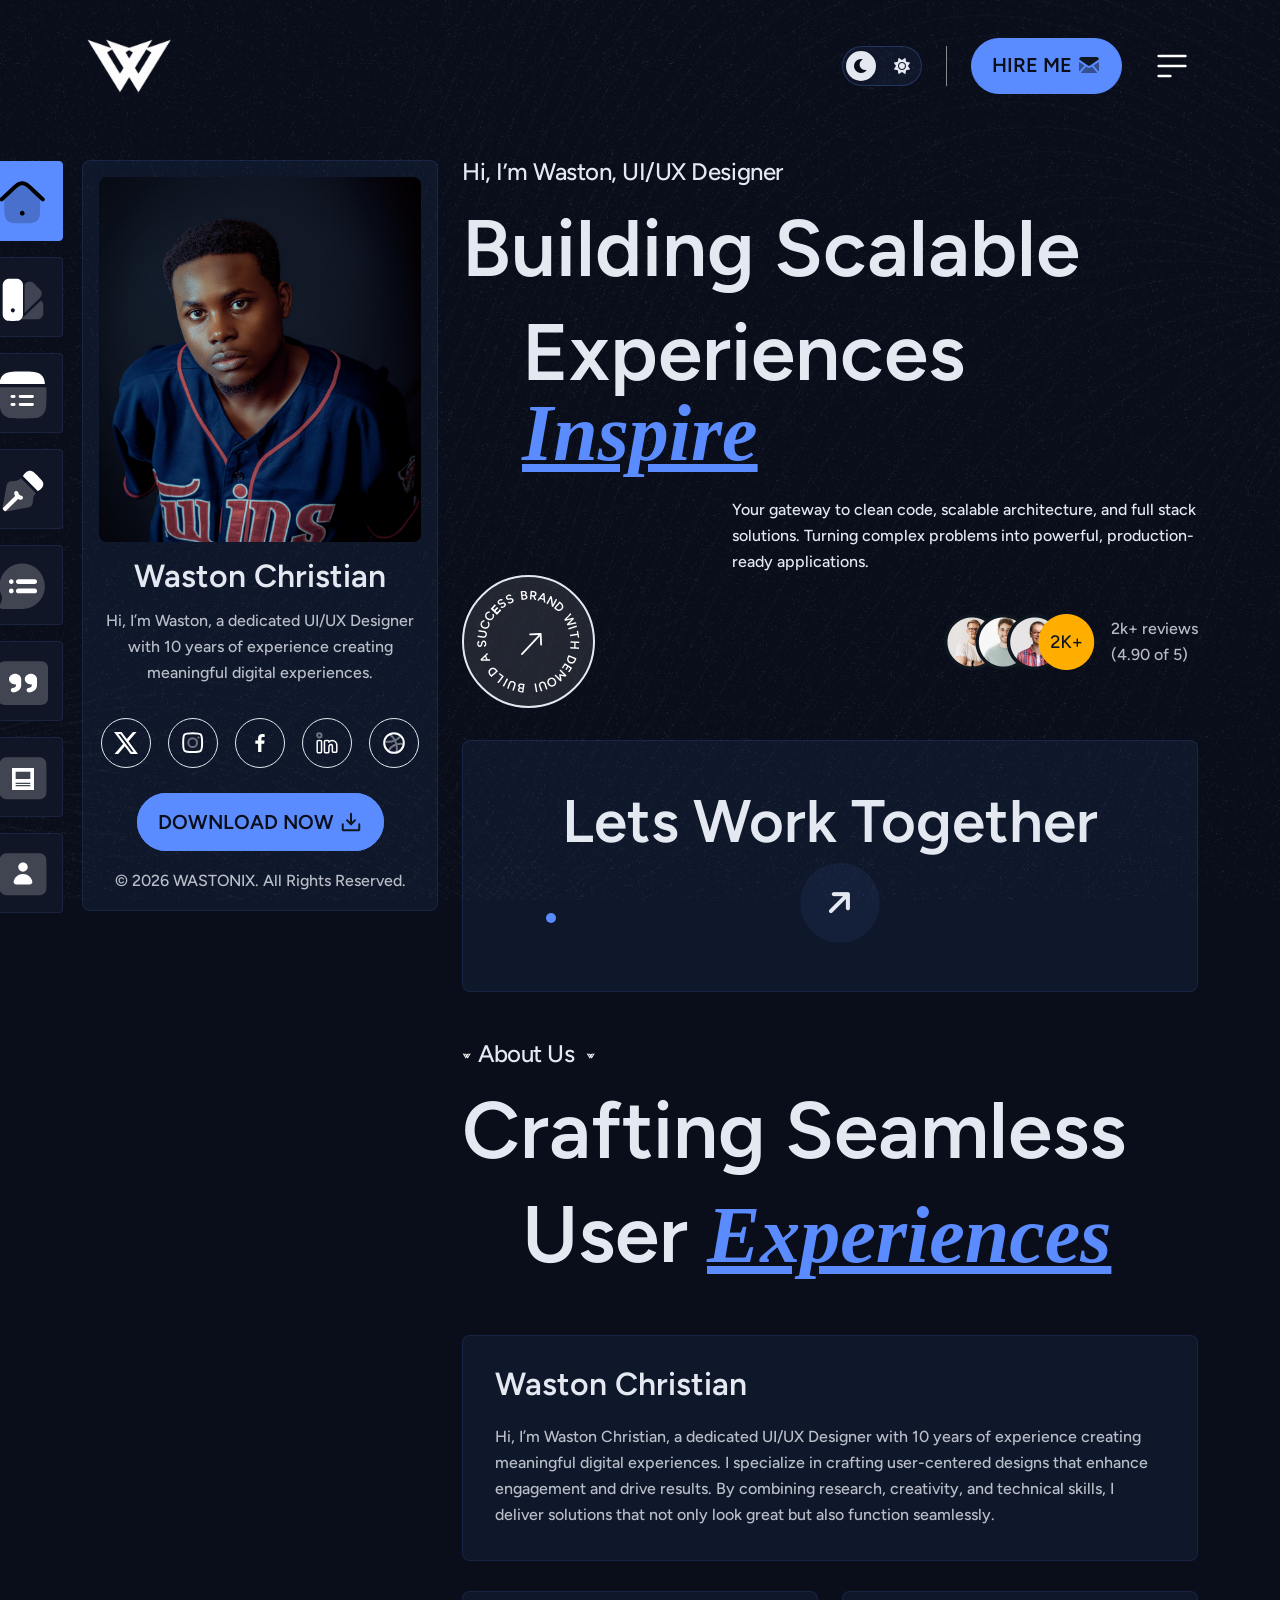
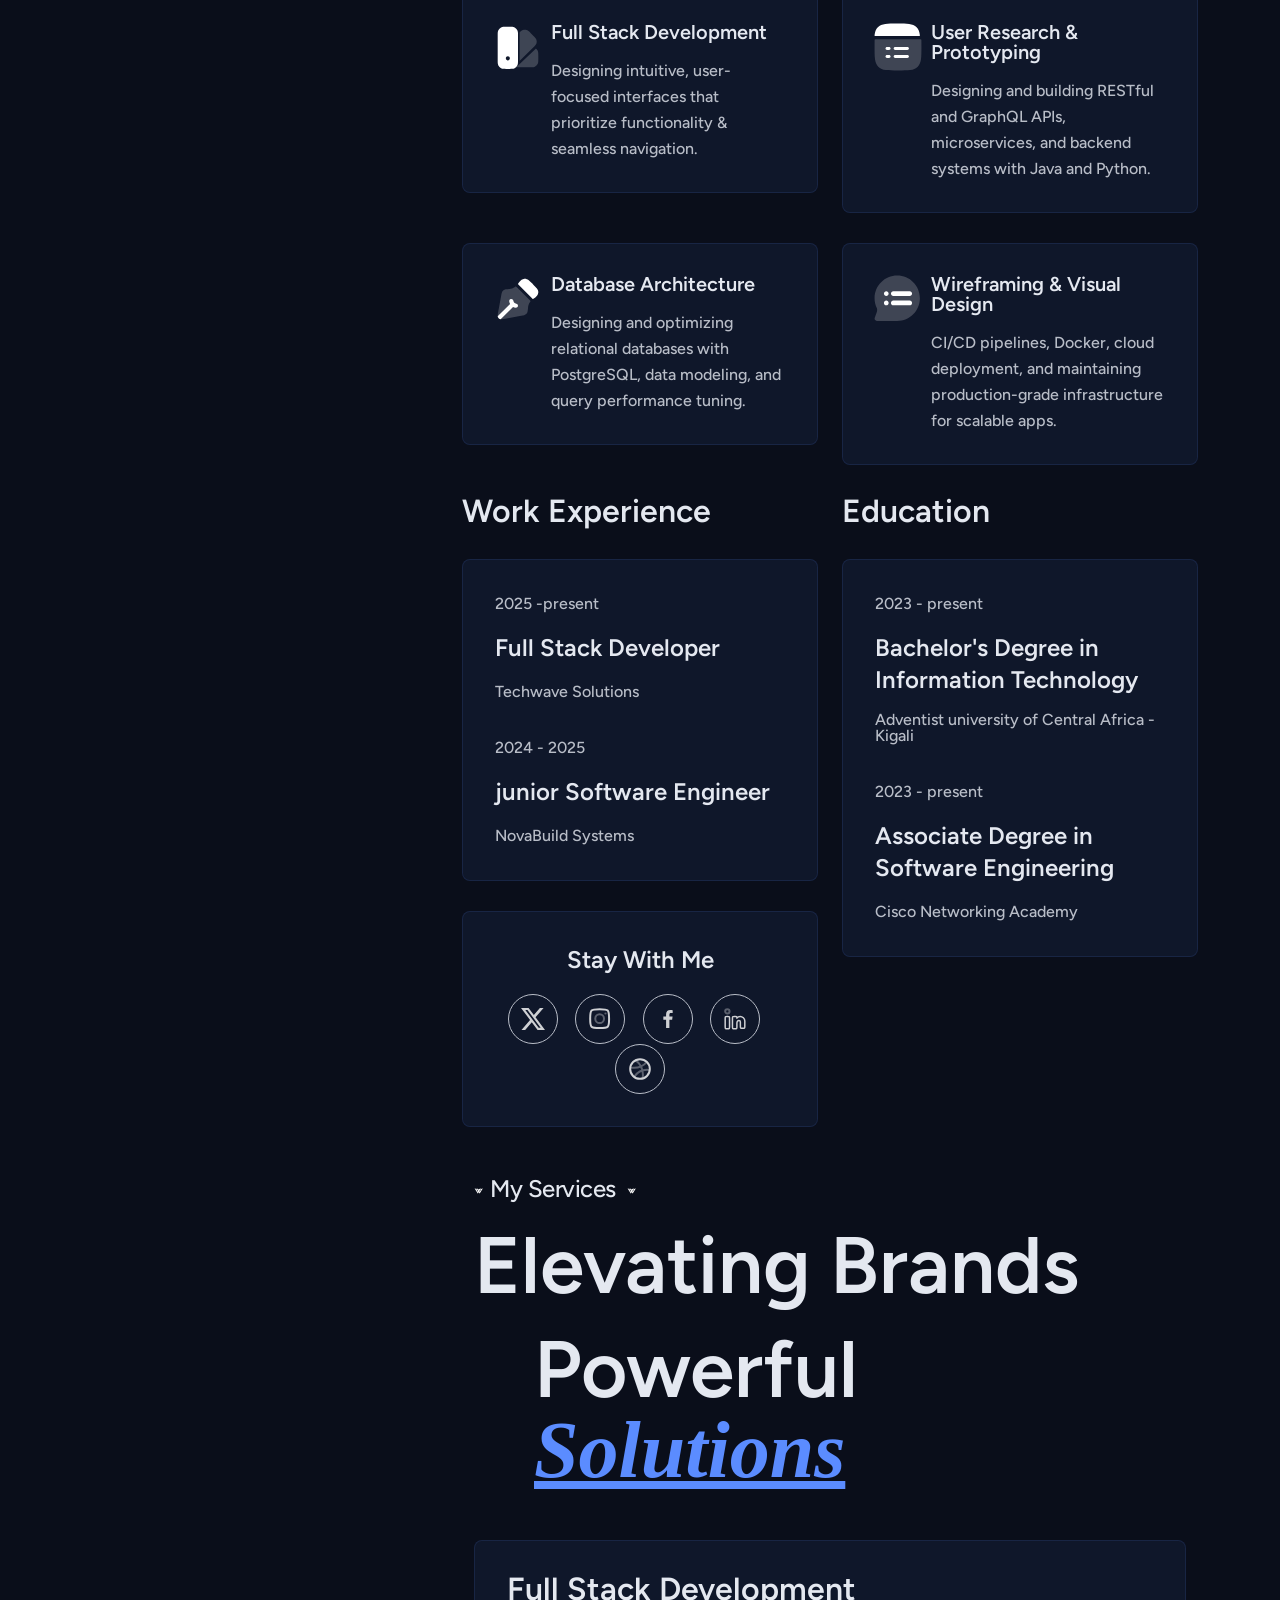
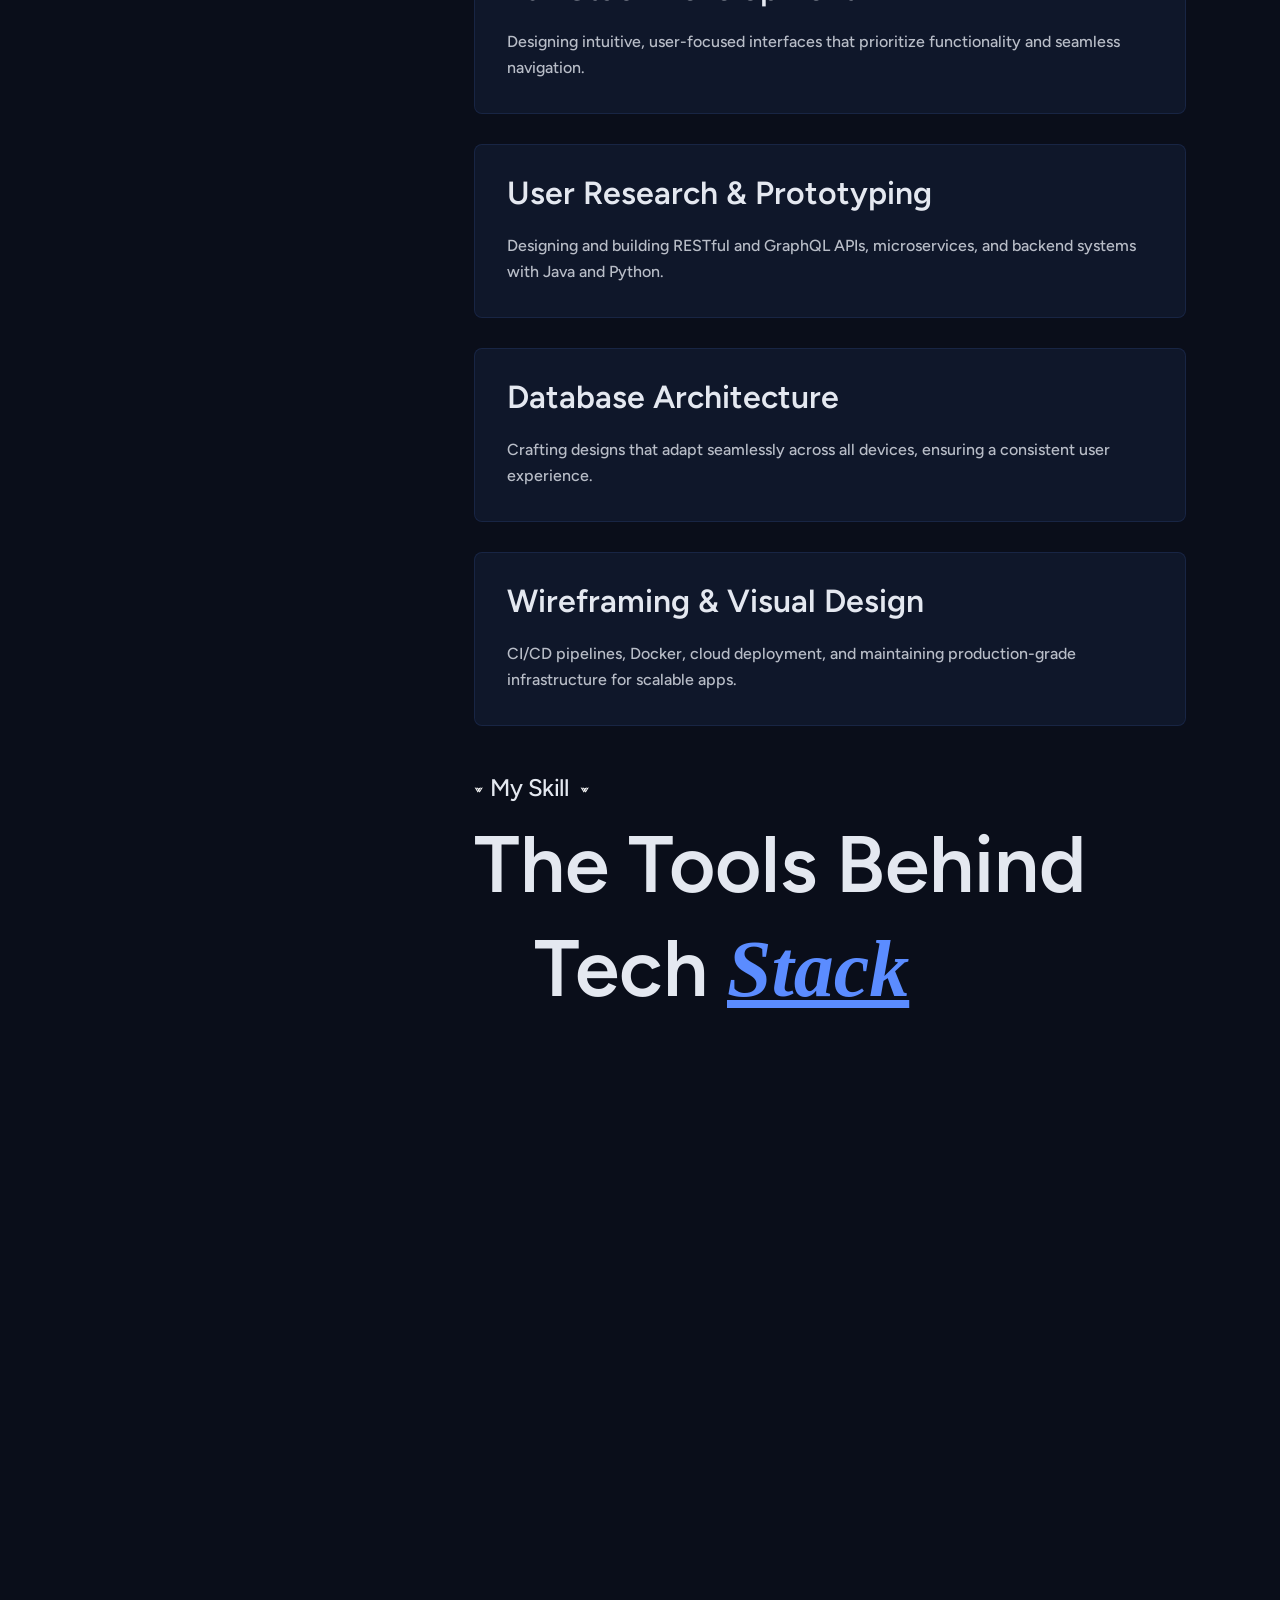
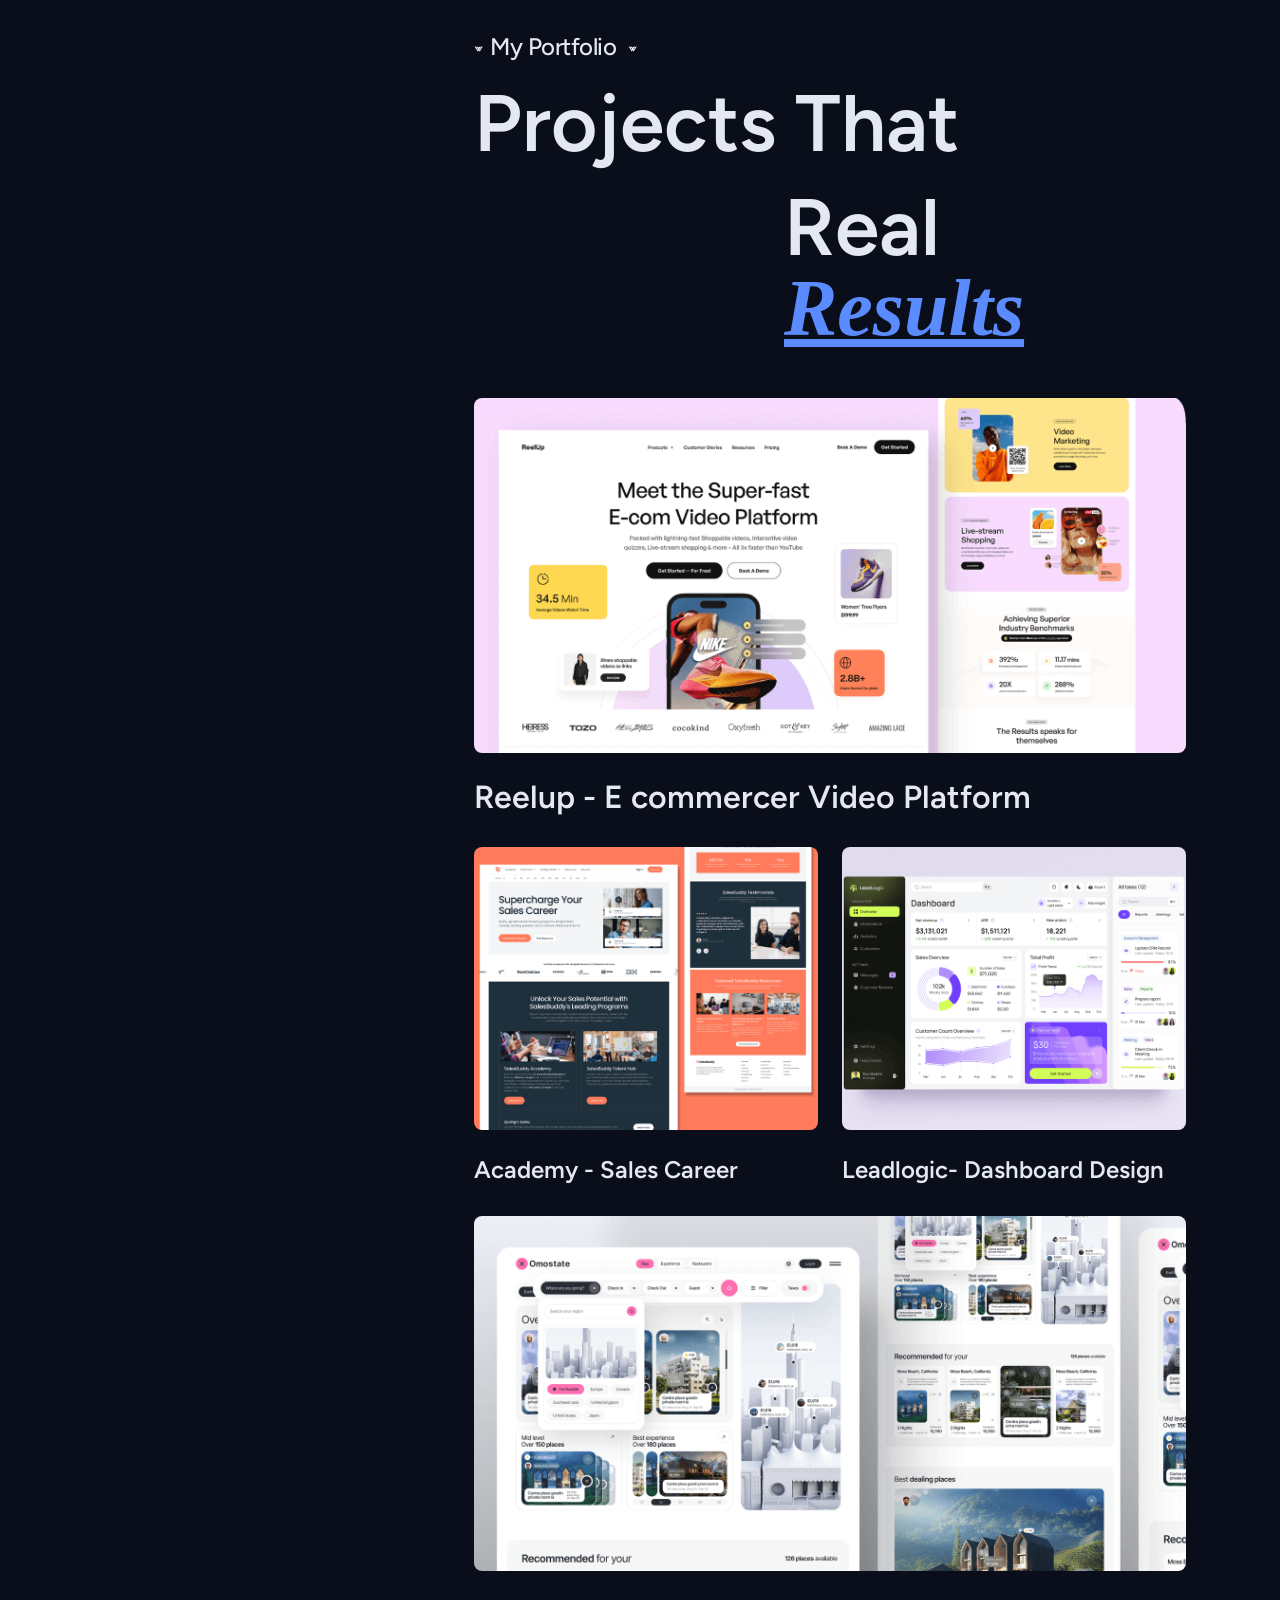
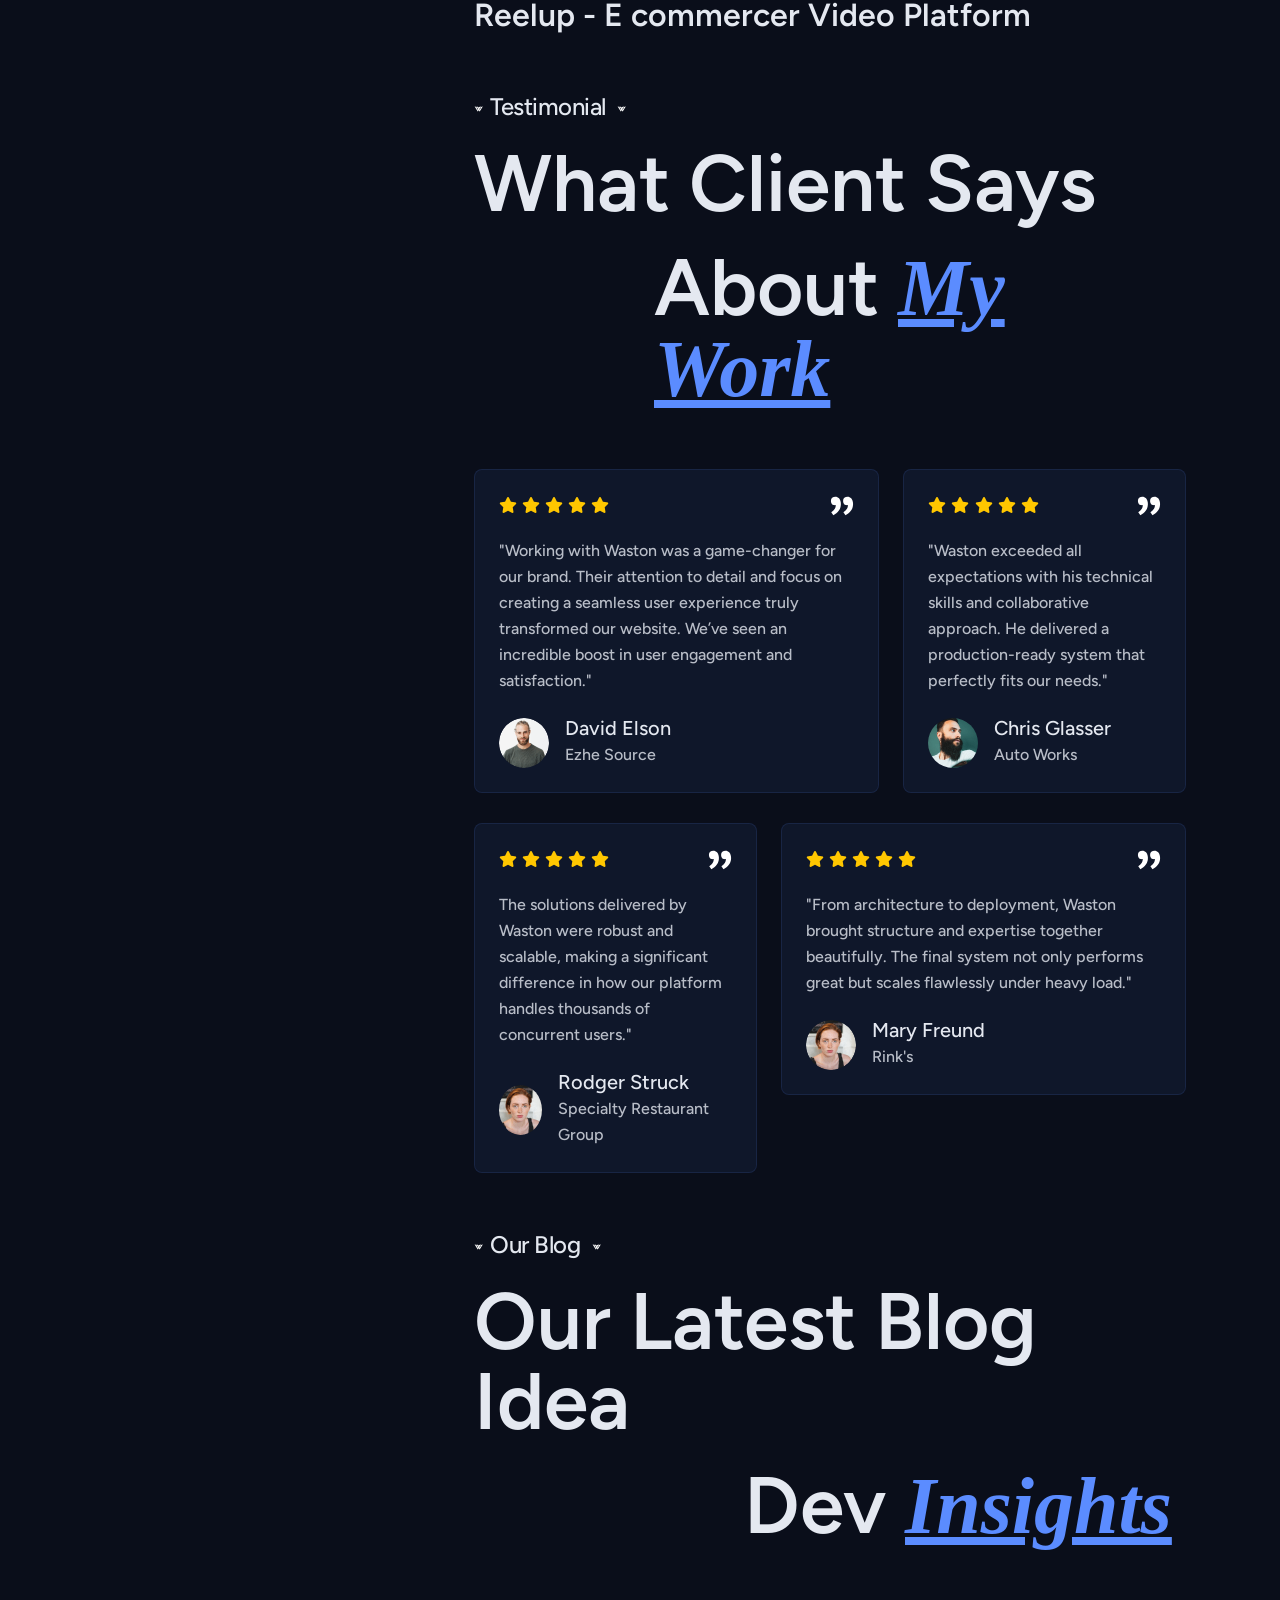
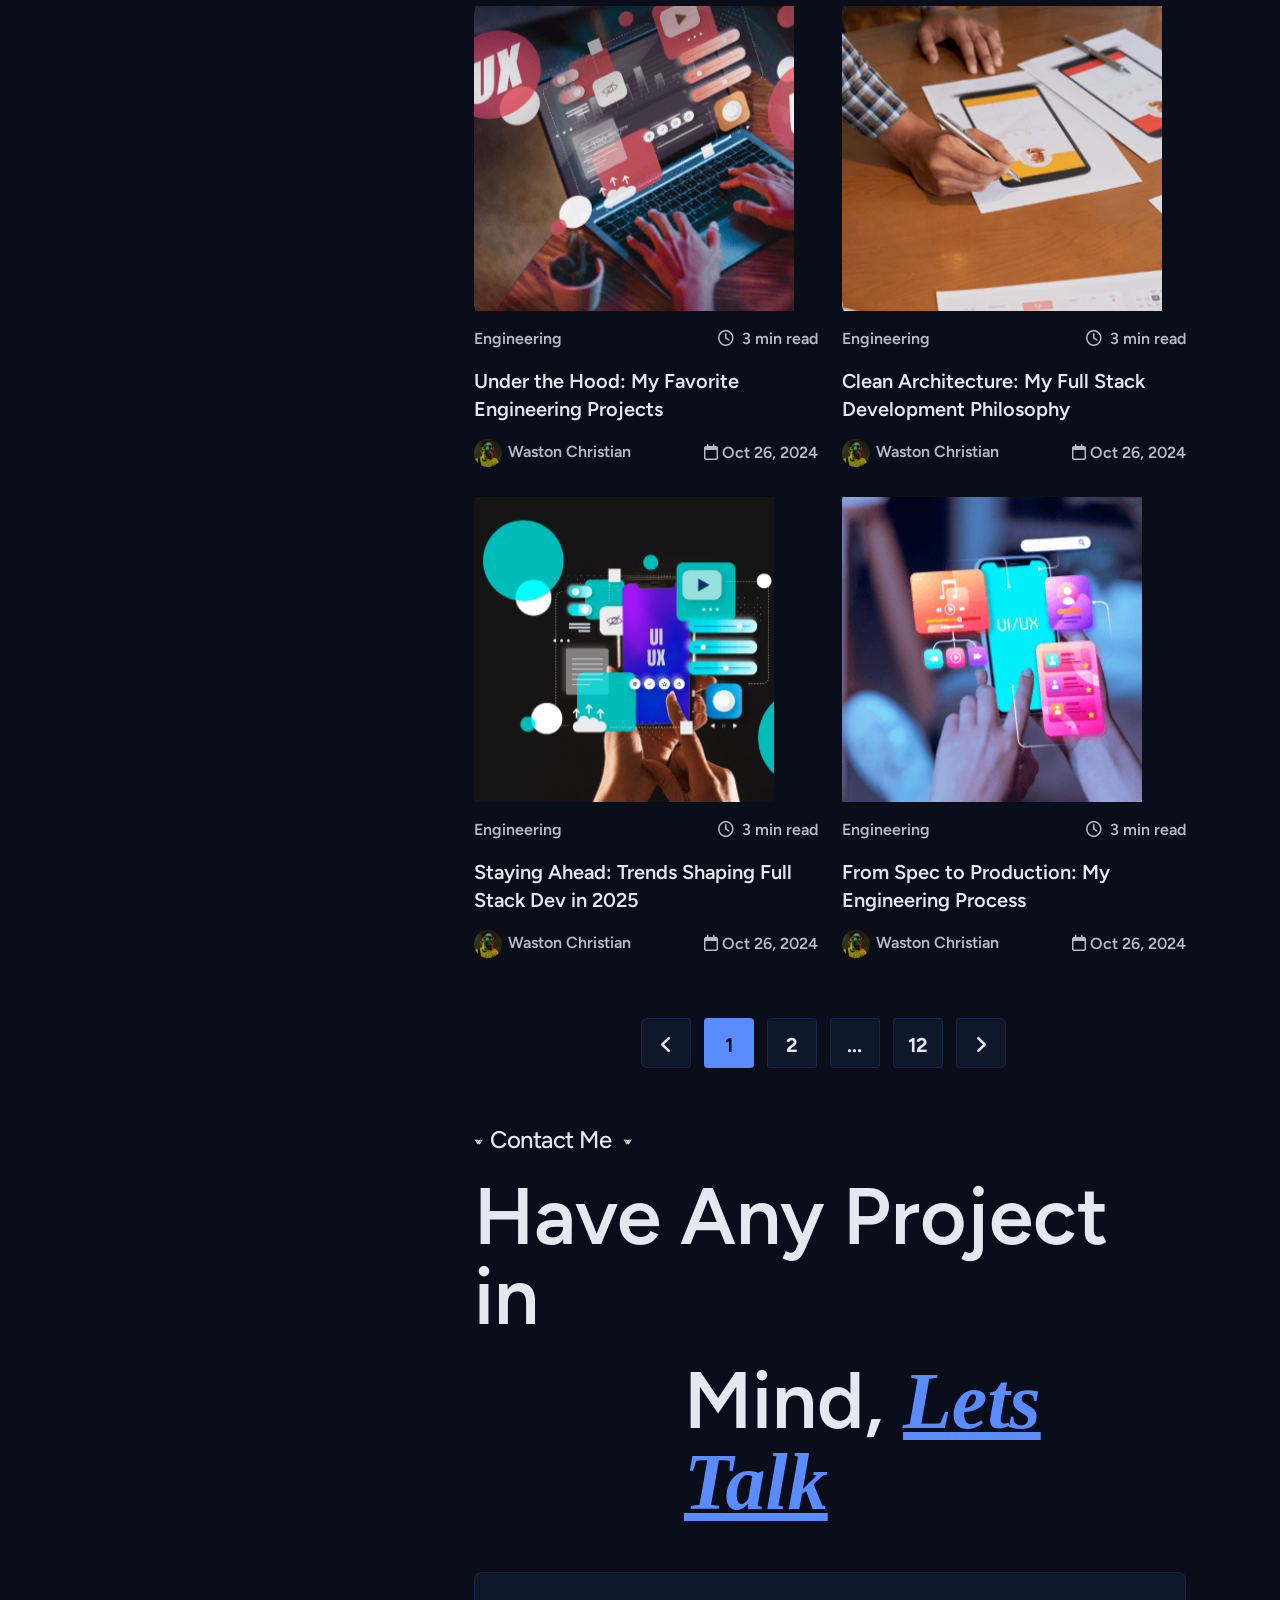
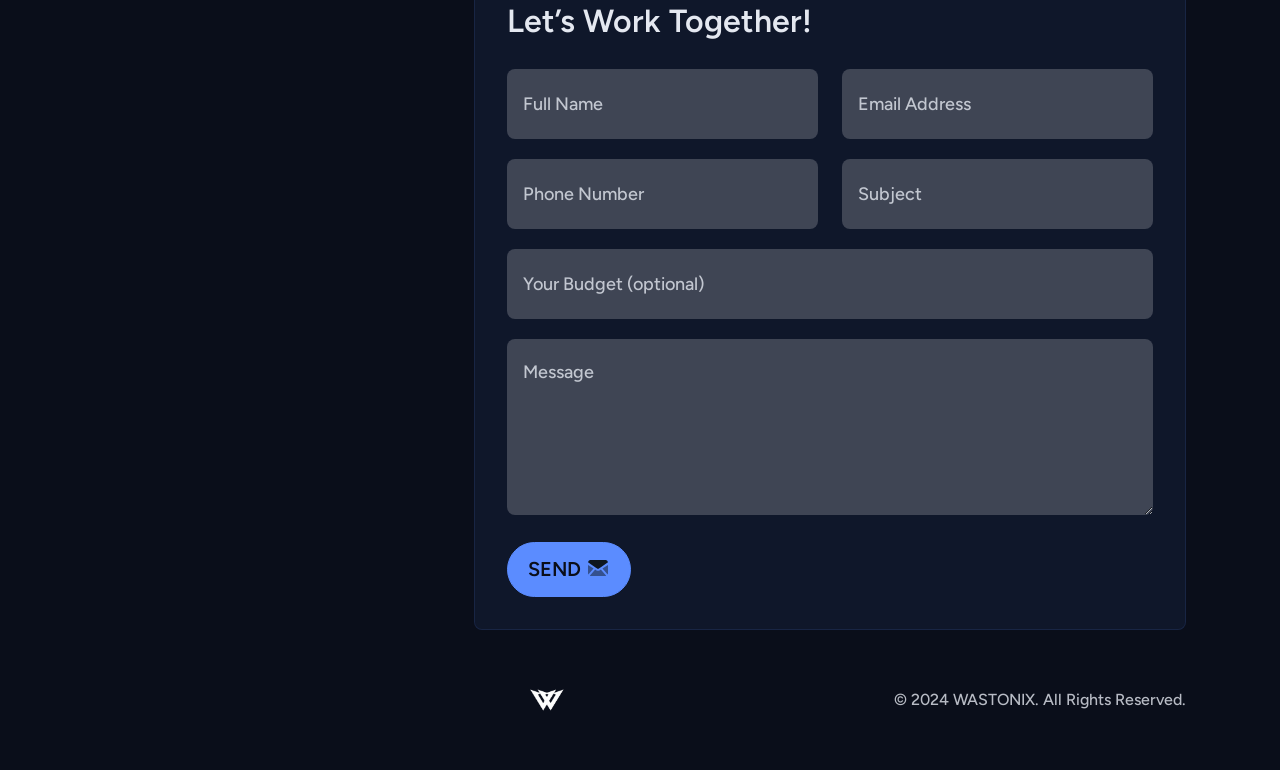
==== index.html @ a0eb6db8 "initial commit" ====
<!DOCTYPE html>
<html lang="en">


<!-- Mirrored from markeythemes.netlify.app/WASTONIX/ by HTTrack Website Copier/3.x [XR&CO'2014], Sun, 21 Jun 2026 15:28:05 GMT -->
<!-- Added by HTTrack --><meta http-equiv="content-type" content="text/html;charset=UTF-8" /><!-- /Added by HTTrack -->
<head>
  <meta charset="UTF-8">
  <meta name="viewport" content="width=device-width, initial-scale=1.0">
  <title>Waston Christian - Proffesional Wall</title>

  <!--=====FAB ICON=======-->
  <link rel="shortcut icon" href="assets/img/logo/favicon_io/favicon-32x32.png" type="image/x-icon">

  <!--===== CSS LINK =======-->
  <link rel="stylesheet" href="assets/css/plugins/bootstrap.min.css">
  <link rel="stylesheet" href="assets/css/plugins/aos.css">
  <link rel="stylesheet" href="assets/css/plugins/fontawesome.css">
  <link rel="stylesheet" href="assets/css/plugins/magnific-popup.css">
  <link rel="stylesheet" href="assets/css/plugins/owlcarousel.min.css">
  <link rel="stylesheet" href="assets/css/plugins/sidebar.css">
  <link rel="stylesheet" href="assets/css/plugins/slick-slider.css">
  <link rel="stylesheet" href="assets/css/plugins/nice-select.css">
  <link rel="stylesheet" href="assets/css/main.css">

  <!--=====  JS SCRIPT LINK =======-->
  <script src="assets/js/plugins/jquery-3-7-1.min.js"></script>
</head>

<body class="body1">

  <!--===== PRELOADER STARTS =======-->
  <div id="preloader">
    <div id="loader"></div>
  </div>
  <!--===== PRELOADER ENDS =======-->
  <div class="procus-cursor" style="transform: translate3d(calc(-50% + 1919px), calc(-50% + 787px), 0px);"></div>
  <div class="procus-cursor2" style="left: 551px; top: 918px;"></div>
  <!--===== PROGRESS STARTS=======-->
  <div class="paginacontainer">
    <div class="progress-wrap">
      <svg class="progress-circle svg-content" width="100%" height="100%" viewBox="-1 -1 102 102">
        <path d="M50,1 a49,49 0 0,1 0,98 a49,49 0 0,1 0,-98" />
      </svg>
    </div>
  </div>
  <!--===== PROGRESS ENDS=======-->

  <!--===== SIDEBAR STARTS=======-->
  <div class="header-site-icon">
    <div class="slide-bar slide-bar1">
      <div class="sidebar-info">
        <div class="sidebar-logo">
          <a href='index.html'>
            <img src="assets/img/logo/logo2.png" alt="logo">
          </a>
          <div class="close-mobile-menu">
            <a><i class="fa-solid fa-xmark"></i></a>
          </div>
        </div>
        <div class="sidebar-content">
          <ul>
            <li><a href="#list-item-1">Home</a></li>
            <li><a href="#list-item-2">About Us</a></li>
            <li><a href="#list-item-3">service</a></li>
            <li><a href="#list-item-4">Skill</a></li>
            <li><a href="#list-item-5">Portfolio</a></li>
            <li><a href="#list-item-6">Testimonial</a></li>
            <li><a href="#list-item-7">Blogs</a></li>
            <li><a href="#list-item-8">Contact</a></li>
          </ul>
        </div>
        <div class="space32"></div>
        <div class="space16"></div>
        <div class="btn-area">
          <a href="contact.html" class="vl-btn1">Get in touch now <img src="assets/img/icons/mail1.svg" alt=""></a>
        </div>
        <div class="space40"></div>
        <div class="social-link-area">
          <h3 class="sidebar-heading">Social Links</h3>
          <ul>
            <li>
              <a href="#"><i class="fa-brands fa-facebook-f"></i></a>
              <a href="#"><i class="fa-brands fa-instagram"></i></a>
              <a href="#"><i class="fa-brands fa-linkedin-in"></i></a>
              <a href="#"><i class="fa-brands fa-pinterest-p"></i></a>
              <a href="#"><i class="fa-brands fa-youtube"></i></a>
            </li>
          </ul>
        </div>
        <div class="space40"></div>
        <div class="form-area">
          <h3>Subscribe To Newsletter</h3>
          <form>
            <input type="text" placeholder="Email Address*">
            <button type="submit" class="vl-btn1">subscribe</button>
          </form>
        </div>
      </div>
    </div>
  </div>
  <!--===== SIDEBAR ENDS STARTS=======-->

  <!--=====HEADER START=======-->
  <header>
    <div class="header-area homepage1 header header-sticky " id="header">
      <div class="container">
        <div class="row">
          <div class="col-lg-12">
            <div class="header-elements">
              <div class="site-logo">
                <a href='index.html'><img src="assets/img/logo/logo1.png" alt=""></a>
              </div>
              <div class="btn-area d-lg-flex">
                <div class="theme-toggle-container">
                  <label class="theme-switch">
                    <input type="checkbox" id="theme-toggle">
                    <span class="slider">
                      <i class="fas fa-moon icon moon-icon"></i>
                      <i class="fas fa-sun icon sun-icon"></i>
                    </span>
                  </label>
                </div>
                <a href="contact.html" class="vl-btn1">HIRE ME <span><img src="assets/img/icons/mail1.svg" alt=""></span></a>
                <button class="hamburger_menu"><img src="assets/img/icons/bars-icons1.svg" alt=""></button>
              </div>
            </div>
          </div>
        </div>
      </div>
    </div>
  </header>
  <!--=====HEADER END =======-->

  <!--===== MAIN AREA STARTS =======-->
  <div class="main-hero-area parallaxie">
    <div class="container">
      <div class="row">
        <div class="col-lg-4">
          <div class="personal-contact-box" data-aos="fade-right" data-aos-duration="1000">
            <div id="list-example" class="list-group">
              <a class="list-group-item list-group-item-action active" href="#list-item-1"><img src="assets/img/icons/home1.svg" alt=""><span>Home</span></a>
              <a class="list-group-item list-group-item-action" href="#list-item-2"><img src="assets/img/icons/home2.svg" alt=""> <span>About Us</span></a>
              <a class="list-group-item list-group-item-action" href="#list-item-3"><img src="assets/img/icons/home3.svg" alt=""> <span>Our Service</span></a>
              <a class="list-group-item list-group-item-action" href="#list-item-4"><img src="assets/img/icons/home4.svg" alt=""> <span>My Skill</span></a>
              <a class="list-group-item list-group-item-action" href="#list-item-5"><img src="assets/img/icons/home5.svg" alt=""> <span>Portfolio</span></a>
              <a class="list-group-item list-group-item-action" href="#list-item-6"><img src="assets/img/icons/home6.svg" alt=""> <span>Testimonial</span></a>
              <a class="list-group-item list-group-item-action" href="#list-item-7"><img src="assets/img/icons/home8.svg" alt=""> <span>Our Blog</span></a>
              <a class="list-group-item list-group-item-action m-0" href="#list-item-8"><img src="assets/img/icons/home7.svg" alt=""> <span>Contact Us</span></a>
            </div>
            <div class="img1 image-anime reveal">
              <img src="assets/img/all-images/hero/better-asaw-Edited.jpg" alt="">
            </div>
            <div class="space18"></div>
            <h3>Waston Christian</h3>
            <div class="space16"></div>
            <p>Hi, I’m Waston, a dedicated UI/UX Designer with 10 years of experience creating meaningful digital experiences.</p>
            <div class="space32"></div>
            <ul>
              <li><a href="#"><img src="assets/img/icons/s-icon1.svg" alt=""></a></li>
              <li><a href="#"><img src="assets/img/icons/s-icon2.svg" alt=""></a></li>
              <li><a href="#"><img src="assets/img/icons/s-icon3.svg" alt=""></a></li>
              <li><a href="#"><img src="assets/img/icons/s-icon4.svg" alt=""></a></li>
              <li><a href="#" class="m-0"><img src="assets/img/icons/s-icon5.svg" alt=""></a></li>
            </ul>
            <div class="space44"></div>
            <div class="btn-area1 text-center">
              <a href="assets/img/all-images/hero/cv.pdf" download class="vl-btn1">Download Now <img src="assets/img/icons/download1.svg" alt=""></a>
            </div>
            <div class="space32"></div>
            <p>© 2026 WASTONIX. All Rights Reserved.</p>
          </div>
        </div>
        <div class="col-lg-8">
          <div data-bs-spy="scroll" data-bs-target="#list-example" data-bs-smooth-scroll="true" class="scrollspy-example" tabindex="0">
            <!--===== HERO AREA STARTS =======-->
            <div id="list-item-1">
              <div class="hero-heading-area heading1">
                <h5 data-aos="fade-left" data-aos-duration="800">Hi, I’m Waston, UI/UX Designer </h5>
                <div class="space24"></div>
                <h1 data-aos="fade-left" data-aos-duration="900">Building Scalable </h1>
                <div class="space24"></div>
                <h1 class="head" data-aos="fade-left" data-aos-duration="1000">Experiences <span>Inspire</span></h1>
                <div class="space24"></div>
                <p data-aos="fade-left" data-aos-duration="1100">Your gateway to clean code, scalable architecture, and full stack solutions. Turning complex problems into powerful, production-ready applications. </p>
                <div class="arrow" data-aos="fade-left" data-aos-duration="1200">
                  <a href="#">
                    <img src="assets/img/elements/elements1.png" alt="" class="elements1 keyframe5">
                    <img src="assets/img/icons/arrow1.svg" alt="" class="arrow1">
                  </a>

                  <div class="images">
                    <img src="assets/img/all-images/others/others1.png" alt="">
                    <p>2k+ reviews <br> (4.90 of 5)</p>
                  </div>
                </div>
                <div class="space32"></div>
                <div class="main-btn-area" data-aos="fade-up" data-aos-duration="1200">
                  <a href="#">Lets Work Together <span><i class="fa-solid fa-arrow-right"></i></span></a>
                </div>
              </div>
            </div>
            <!--===== HERO AREA ENDS =======-->
            <div class="space50"></div>
            <div id="list-item-2">
              <!--===== ABOUT AREA STARTS =======-->
              <div class="about-section-area">
                <div class="heading1">
                  <h5 data-aos="fade-left" data-aos-duration="800"><img src="assets/img/icons/sublogo1.svg" alt="" style="width:10px;height:10px;vertical-align:middle;margin-right:6px;">About Us <img src="assets/img/icons/sublogo1.svg" alt="" style="width:10px;height:10px;vertical-align:middle;margin-left:6px;"></h5>
                  <div class="space24"></div>
                  <h1 data-aos="fade-left" data-aos-duration="1000">Crafting Seamless</h1>
                  <div class="space24"></div>
                  <h1 class="head" data-aos="fade-left" data-aos-duration="1100">User <span>Experiences</span></h1>
                </div>
                <div class="space60"></div>
                <div class="about-boxarea">
                  <div class="row">
                    <div class="col-lg-12" data-aos="fade-left" data-aos-duration="1200">
                      <div class="about-main-boxes">
                        <h4>Waston Christian</h4>
                        <div class="space24"></div>
                        <p>Hi, I’m Waston Christian, a dedicated UI/UX Designer with 10 years of experience creating meaningful digital experiences. I specialize in crafting user-centered designs that enhance engagement and drive results. By combining research, creativity, and technical skills, I deliver solutions that not only look great but also function seamlessly. </p>
                      </div>
                    </div>
                    <div class="col-lg-6 col-md-6" data-aos="fade-up" data-aos-duration="900">
                      <div class="about-boxes2">
                        <img src="assets/img/icons/home2.svg" alt="">
                        <div class="content-area">
                          <h4>Full Stack Development</h4>
                          <div class="space16"></div>
                          <p>Designing intuitive, user-focused interfaces that prioritize functionality & seamless navigation.</p>
                        </div>
                      </div>
                    </div>

                    <div class="col-lg-6 col-md-6" data-aos="fade-up" data-aos-duration="1000">
                      <div class="about-boxes2">
                        <img src="assets/img/icons/home3.svg" alt="">
                        <div class="content-area">
                          <h4>User Research & Prototyping</h4>
                          <div class="space16"></div>
                          <p>Designing and building RESTful and GraphQL APIs, microservices, and backend systems with Java and Python.</p>
                        </div>
                      </div>
                    </div>

                    <div class="col-lg-6 col-md-6" data-aos="fade-up" data-aos-duration="1100">
                      <div class="about-boxes2">
                        <img src="assets/img/icons/home4.svg" alt="">
                        <div class="content-area">
                          <h4>Database Architecture</h4>
                          <div class="space16"></div>
                          <p>Designing and optimizing relational databases with PostgreSQL, data modeling, and query performance tuning.</p>
                        </div>
                      </div>
                    </div>

                    <div class="col-lg-6 col-md-6" data-aos="fade-up" data-aos-duration="1200">
                      <div class="about-boxes2">
                        <img src="assets/img/icons/home5.svg" alt="">
                        <div class="content-area">
                          <h4>Wireframing & Visual Design</h4>
                          <div class="space16"></div>
                          <p>CI/CD pipelines, Docker, cloud deployment, and maintaining production-grade infrastructure for scalable apps.</p>
                        </div>
                      </div>
                    </div>
                    <div class="soace20"></div>
                    <div class="col-lg-6 col-md-6">
                      <h3>Work Experience</h3>
                      <div class="space32"></div>
                      <div class="about-others-box" data-aos="zoom-in" data-aos-duration="900">
                        <a href="#">2025 -present</a>
                        <div class="space16"></div>
                        <h4><a href="#">Full Stack Developer</a> </h4>
                        <div class="space16"></div>
                        <p>Techwave Solutions</p>
                        <div class="space32"></div>
                        <a href="#">2024 - 2025</a>
                        <div class="space16"></div>
                        <h4><a href="#">junior Software Engineer</a></h4>
                        <div class="space16"></div>
                        <p>NovaBuild Systems</p>
                      </div>
                      <div class="about-others-box text-center" data-aos="zoom-in" data-aos-duration="1000">
                        <h4>Stay With Me </h4>
                        <div class="space18"></div>
                        <ul>
                          <li><a href="#"><img src="assets/img/icons/s-icon1.svg" alt=""></a></li>
                          <li><a href="#"><img src="assets/img/icons/s-icon2.svg" alt=""></a></li>
                          <li><a href="#"><img src="assets/img/icons/s-icon3.svg" alt=""></a></li>
                          <li><a href="#"><img src="assets/img/icons/s-icon4.svg" alt=""></a></li>
                          <li><a href="#" class="m-0"><img src="assets/img/icons/s-icon5.svg" alt=""></a></li>
                        </ul>
                      </div>
                    </div>

                    <div class="col-lg-6 col-md-6">
                      <h3>Education</h3>
                      <div class="space32"></div>
                      <div class="about-others-box" data-aos="zoom-in" data-aos-duration="1100">
                        <a href="#">2023 - present</a>
                        <div class="space16"></div>
                        <h4><a href="#">Bachelor's Degree in Information Technology</a> </h4>
                        <div class="space16"></div>
                        <p>Adventist university of Central Africa - Kigali</p>
                        <div class="space32"></div>
                        <a href="#">2023 - present</a>
                        <div class="space16"></div>
                        <h4><a href="#">Associate Degree in Software Engineering</a></h4>
                        <div class="space16"></div>
                        <p>Cisco Networking Academy</p>
                      </div>
                    </div>
                    <div class="space20"></div>
                  </div>
                </div>
              </div>
              <!--===== ABOUT AREA ENDS =======-->
            </div>

            <div id="list-item-3">
              <!--===== SERVICE AREA STARTS =======-->
              <div class="service-section-area">
                <div class="container">
                  <div class="row">
                    <div class="col-lg-12">
                      <div class="service-header heading1">
                        <h5 data-aos="fade-left" data-aos-duration="800"><img src="assets/img/icons/sublogo1.svg" alt="" style="width:10px;height:10px;vertical-align:middle;margin-right:6px;">My Services <img src="assets/img/icons/sublogo1.svg" alt="" style="width:10px;height:10px;vertical-align:middle;margin-left:6px;"></h5>
                        <div class="space24"></div>
                        <h2 data-aos="fade-left" data-aos-duration="1000">Elevating Brands</h2>
                        <div class="space24"></div>
                        <h2 class="head" data-aos="fade-left" data-aos-duration="1100">Powerful <span>Solutions</span></h2>
                        <div class="space50"></div>
                        <div class="div" data-aos="fade-left" data-aos-duration="900">
                          <div class="service-main-boxes">
                            <h4>Full Stack Development</h4>
                            <div class="space24"></div>
                            <p>Designing intuitive, user-focused interfaces that prioritize functionality and seamless navigation.</p>
                          </div>
                        </div>
                        <div class="space30"></div>
                        <div class="div" data-aos="fade-left" data-aos-duration="1000">
                          <div class="service-main-boxes">
                            <h4>User Research & Prototyping</h4>
                            <div class="space24"></div>
                            <p>Designing and building RESTful and GraphQL APIs, microservices, and backend systems with Java and Python.</p>
                          </div>
                        </div>
                        <div class="space30"></div>
                        <div class="div" data-aos="fade-left" data-aos-duration="1100">
                          <div class="service-main-boxes">
                            <h4>Database Architecture</h4>
                            <div class="space24"></div>
                            <p>Crafting designs that adapt seamlessly across all devices, ensuring a consistent user experience.</p>
                          </div>
                        </div>
                        <div class="space30"></div>
                        <div class="div" data-aos="fade-left" data-aos-duration="1200">
                          <div class="service-main-boxes">
                            <h4>Wireframing & Visual Design</h4>
                            <div class="space24"></div>
                            <p>CI/CD pipelines, Docker, cloud deployment, and maintaining production-grade infrastructure for scalable apps.</p>
                          </div>
                        </div>
                      </div>
                    </div>
                  </div>
                </div>
              </div>
              <!--===== SERVICE AREA ENDS =======-->
            </div>
            <div class="space50"></div>
            <div id="list-item-4">
              <!--===== SKILL AREA STARTS =======-->
              <div class="skill-section-area">
                <div class="container">
                  <div class="row">
                    <div class="col-gl-12">
                      <div class="skill-header heading1">
                        <h5 data-aos="fade-left" data-aos-duration="800"><img src="assets/img/icons/sublogo1.svg" alt="" style="width:10px;height:10px;vertical-align:middle;margin-right:6px;">My Skill <img src="assets/img/icons/sublogo1.svg" alt="" style="width:10px;height:10px;vertical-align:middle;margin-left:6px;"></h5>
                        <div class="space24"></div>
                        <h2 data-aos="fade-left" data-aos-duration="1000">The Tools Behind </h2>
                        <div class="space24"></div>
                        <h2 class="head" data-aos="fade-left" data-aos-duration="1100">Tech <span>Stack</span></h2>
                      </div>
                      <div class="space80"></div>
                      <div class="row">
                        <div class="col-lg-4 col-md-6" data-aos="zoom-out" data-aos-duration="900">
                          <div class="skill-boxarea">
                            <div class="icons">
                              <img src="assets/img/icons/png skills/icons8-java-color/icons8-java-144.svg" alt="">
                            </div>
                            <div class="space24"></div>
                            <h3><span class="counter">87</span>%</h3>
                            <div class="space16"></div>
                            <p>Java</p>
                          </div>
                        </div>

                        <div class="col-lg-4 col-md-6" data-aos="zoom-out" data-aos-duration="1000">
                          <div class="skill-boxarea">
                            <div class="icons">
                              <img src="assets/img/icons/png skills/icons8-python-color/icons8-python-144.svg" alt="">
                            </div>
                            <div class="space24"></div>
                            <h3><span class="counter">88</span>%</h3>
                            <div class="space16"></div>
                            <p>Python</p>
                          </div>
                        </div>

                        <div class="col-lg-4 col-md-6" data-aos="zoom-out" data-aos-duration="1100">
                          <div class="skill-boxarea">
                            <div class="icons">
                              <img src="assets/img/icons/png skills/icons8-javascript-color/icons8-javascript-144.svg" alt="">
                            </div>
                            <div class="space24"></div>
                            <h3><span class="counter">95</span>%</h3>
                            <div class="space16"></div>
                            <p>JavaScript</p>
                          </div>
                        </div>

                        <div class="col-lg-4 col-md-6" data-aos="zoom-out" data-aos-duration="1200">
                          <div class="skill-boxarea">
                            <div class="icons">
                              <img src="assets/img/icons/png skills/icons8-react-native-color/icons8-react-native-144.svg" alt="">
                            </div>
                            <div class="space24"></div>
                            <h3><span class="counter">90</span>%</h3>
                            <div class="space16"></div>
                            <p>React / Next.js</p>
                          </div>
                        </div>

                        <div class="col-lg-4 col-md-6" data-aos="zoom-out" data-aos-duration="1000">
                          <div class="skill-boxarea">
                            <div class="icons">
                              <img src="assets/img/icons/png skills/icons8-postgresql-color/icons8-postgresql-144.svg" alt="">
                            </div>
                            <div class="space24"></div>
                            <h3><span class="counter">87</span>%</h3>
                            <div class="space16"></div>
                            <p>PostgreSQL</p>
                          </div>
                        </div>

                        <div class="col-lg-4 col-md-6" data-aos="zoom-out" data-aos-duration="11000">
                          <div class="skill-boxarea">
                            <div class="icons">
                              <img src="assets/img/icons/png skills/icons8-docker-color/icons8-docker-144.svg" alt="" class="Wordpress">
                            </div>
                            <div class="space24"></div>
                            <h3><span class="counter">82</span>%</h3>
                            <div class="space16"></div>
                            <p>Docker</p>
                          </div>
                        </div>
                      </div>
                    </div>
                  </div>
                </div>
              </div>
              <!--===== SKILL AREA ENDS =======-->
            </div>
            <div class="space30"></div>
            <div id="list-item-5">
              <!--===== PORTFOLIO AREA STARTS =======-->
              <div class="portfolio-section-area">
                <div class="container">
                  <div class="row">
                    <div class="col-lg-12">
                      <div class="portfolio-header heading1">
                        <h5 data-aos="fade-left" data-aos-duration="800"><img src="assets/img/icons/sublogo1.svg" alt="" style="width:10px;height:10px;vertical-align:middle;margin-right:6px;">My Portfolio <img src="assets/img/icons/sublogo1.svg" alt="" style="width:10px;height:10px;vertical-align:middle;margin-left:6px;"></h5>
                        <div class="space24"></div>
                        <h2 data-aos="fade-left" data-aos-duration="1000">Projects That</h2>
                        <div class="space24"></div>
                        <h2 class="head" data-aos="fade-left" data-aos-duration="1100">Real <span>Results</span></h2>
                      </div>
                    </div>
                    <div class="space50"></div>
                    <div class="col-lg-12" data-aos="fade-left" data-aos-duration="1000">
                      <div class="portfolio-boxarea click-here">
                        <div class="img1">
                          <a href="javascript:void(0)">
                            <img src="assets/img/all-images/portfolio/portfolio-img1.png" alt="">
                          </a>
                        </div>
                        <div class="space24"></div>
                        <a href="javascript:void(0)">Reelup - E commercer Video Platform</a>
                      </div>
                    </div>

                    <div class="col-lg-6 col-md-6" data-aos="fade-left" data-aos-duration="1100">
                      <div class="portfolio-boxarea2 click-here">
                        <div class="img1">
                          <a href="javascript:void(0)">
                            <img src="assets/img/all-images/portfolio/portfolio-img3.png" alt="">
                          </a>
                        </div>
                        <div class="space24"></div>
                        <a href="javascript:void(0)">Academy - Sales Career</a>
                      </div>
                    </div>

                    <div class="col-lg-6 col-md-6" data-aos="fade-left" data-aos-duration="1200">
                      <div class="portfolio-boxarea2 click-here">
                        <div class="img1">
                          <a href="javascript:void(0)">
                            <img src="assets/img/all-images/portfolio/portfolio-img4.png" alt="">
                          </a>
                        </div>
                        <div class="space24"></div>
                        <a href="javascript:void(0)">Leadlogic- Dashboard Design</a>
                      </div>
                    </div>

                    <div class="col-lg-12" data-aos="fade-left" data-aos-duration="1100">
                      <div class="portfolio-boxarea click-here">
                        <div class="img1">
                          <a href="javascript:void(0)">
                            <img src="assets/img/all-images/portfolio/portfolio-img2.png" alt="">
                          </a>
                        </div>
                        <div class="space24"></div>
                        <a href="javascript:void(0)">Reelup - E commercer Video Platform</a>
                      </div>
                    </div>
                  </div>
                </div>
              </div>
              <!--===== PORTFOLIO AREA ENDS =======-->
            </div>
            <div class="space30"></div>
            <div id="list-item-6">
              <!--===== TESTIMONIAL AREA STARTS =======-->
              <div class="testimonial-section-area">
                <div class="container">
                  <div class="row">
                    <div class="col-lg-12">
                      <div class="testimonial-header heading1">
                        <h5 data-aos="fade-left" data-aos-duration="900"><img src="assets/img/icons/sublogo1.svg" alt="" style="width:10px;height:10px;vertical-align:middle;margin-right:6px;">Testimonial <img src="assets/img/icons/sublogo1.svg" alt="" style="width:10px;height:10px;vertical-align:middle;margin-left:6px;"></h5>
                        <div class="space24"></div>
                        <h2 data-aos="fade-left" data-aos-duration="1000">What Client Says </h2>
                        <div class="space24"></div>
                        <h2 class="head" data-aos="fade-left" data-aos-duration="1100">About <span> My Work</span></h2>
                      </div>
                      <div class="space60"></div>
                    </div>
                    <div class="col-lg-7 col-md-6" data-aos="zoom-in" data-aos-duration="900">
                      <div class="testimonial-boxarea">
                        <div class="list">
                          <ul>
                            <li><i class="fa-solid fa-star"></i></li>
                            <li><i class="fa-solid fa-star"></i></li>
                            <li><i class="fa-solid fa-star"></i></li>
                            <li><i class="fa-solid fa-star"></i></li>
                            <li><i class="fa-solid fa-star"></i></li>
                          </ul>
                          <svg xmlns="http://www.w3.org/2000/svg" width="24" height="20" viewBox="0 0 24 20" fill="none">
                            <path d="M13.077 4.99278C13.077 6.16612 13.3836 7.15145 13.997 7.94878C14.4316 8.49812 15.0214 8.859 15.7663 9.03145C16.4996 9.20212 17.193 9.21412 17.8196 9.06878C18.033 10.3354 17.6863 11.6768 16.8063 13.0981C15.9245 14.5186 14.7876 15.5866 13.3956 16.3021L15.5036 19.3354C16.5703 18.8074 17.5836 18.1381 18.517 17.3288C19.4636 16.5194 20.3036 15.5888 21.0503 14.5368C21.797 13.4848 22.357 12.2968 22.717 10.9501C23.077 9.60345 23.177 8.23012 23.005 6.81678C22.781 4.95012 22.1783 3.45678 21.197 2.35011C20.2165 1.22923 18.9952 0.668781 17.533 0.668781C16.2463 0.668781 15.1783 1.05545 14.333 1.83945C13.4965 2.60745 13.0787 3.65989 13.0796 4.99678L13.077 4.99278ZM0.911625 4.99278C0.911625 6.16612 1.21829 7.15145 1.83162 7.94878C2.26718 8.50878 2.85696 8.87189 3.60096 9.03812C4.34763 9.20256 5.03207 9.21234 5.65429 9.06745C5.86762 10.3208 5.53429 11.6674 4.65162 13.0941C3.77163 14.5074 2.63563 15.5741 1.24363 16.2941L3.34629 19.3354C4.41385 18.8074 5.41829 18.1386 6.35962 17.3288C7.31482 16.5074 8.16322 15.5694 8.88496 14.5368C9.62629 13.4834 10.1783 12.2968 10.5383 10.9501C10.904 9.6045 11.0023 8.20023 10.8276 6.81678C10.6063 4.95012 10.0063 3.45678 9.02762 2.35011C8.04985 1.23723 6.83074 0.680782 5.37029 0.680782C4.0814 0.679005 3.01385 1.06878 2.16762 1.85011C1.33118 2.61811 0.912514 3.67056 0.911625 5.00745V4.99278Z" fill="white" />
                          </svg>
                        </div>
                        <div class="space20"></div>
                        <p>"Working with Waston was a game-changer for our brand. Their attention to detail and focus on creating a seamless user experience truly transformed our website. We’ve seen an incredible boost in user engagement and satisfaction."</p>
                        <div class="space24"></div>
                        <div class="mans-area">
                          <div class="man">
                            <img src="assets/img/all-images/testimonials/tesi-img1.png" alt="">
                          </div>
                          <div class="content">
                            <a href="#">David Elson</a>
                            <p>Ezhe Source</p>
                          </div>
                        </div>
                      </div>
                    </div>
                    <div class="col-lg-5 col-md-6" data-aos="zoom-in" data-aos-duration="1000">
                      <div class="testimonial-boxarea">
                        <div class="list">
                          <ul>
                            <li><i class="fa-solid fa-star"></i></li>
                            <li><i class="fa-solid fa-star"></i></li>
                            <li><i class="fa-solid fa-star"></i></li>
                            <li><i class="fa-solid fa-star"></i></li>
                            <li><i class="fa-solid fa-star"></i></li>
                          </ul>
                          <svg xmlns="http://www.w3.org/2000/svg" width="24" height="20" viewBox="0 0 24 20" fill="none">
                            <path d="M13.077 4.99278C13.077 6.16612 13.3836 7.15145 13.997 7.94878C14.4316 8.49812 15.0214 8.859 15.7663 9.03145C16.4996 9.20212 17.193 9.21412 17.8196 9.06878C18.033 10.3354 17.6863 11.6768 16.8063 13.0981C15.9245 14.5186 14.7876 15.5866 13.3956 16.3021L15.5036 19.3354C16.5703 18.8074 17.5836 18.1381 18.517 17.3288C19.4636 16.5194 20.3036 15.5888 21.0503 14.5368C21.797 13.4848 22.357 12.2968 22.717 10.9501C23.077 9.60345 23.177 8.23012 23.005 6.81678C22.781 4.95012 22.1783 3.45678 21.197 2.35011C20.2165 1.22923 18.9952 0.668781 17.533 0.668781C16.2463 0.668781 15.1783 1.05545 14.333 1.83945C13.4965 2.60745 13.0787 3.65989 13.0796 4.99678L13.077 4.99278ZM0.911625 4.99278C0.911625 6.16612 1.21829 7.15145 1.83162 7.94878C2.26718 8.50878 2.85696 8.87189 3.60096 9.03812C4.34763 9.20256 5.03207 9.21234 5.65429 9.06745C5.86762 10.3208 5.53429 11.6674 4.65162 13.0941C3.77163 14.5074 2.63563 15.5741 1.24363 16.2941L3.34629 19.3354C4.41385 18.8074 5.41829 18.1386 6.35962 17.3288C7.31482 16.5074 8.16322 15.5694 8.88496 14.5368C9.62629 13.4834 10.1783 12.2968 10.5383 10.9501C10.904 9.6045 11.0023 8.20023 10.8276 6.81678C10.6063 4.95012 10.0063 3.45678 9.02762 2.35011C8.04985 1.23723 6.83074 0.680782 5.37029 0.680782C4.0814 0.679005 3.01385 1.06878 2.16762 1.85011C1.33118 2.61811 0.912514 3.67056 0.911625 5.00745V4.99278Z" fill="white" />
                          </svg>
                        </div>
                        <div class="space20"></div>
                        <p>"Waston exceeded all expectations with his technical skills and collaborative approach. He delivered a production-ready system that perfectly fits our needs."</p>
                        <div class="space24"></div>
                        <div class="mans-area">
                          <div class="man">
                            <img src="assets/img/all-images/testimonials/tesi-img2.png" alt="">
                          </div>
                          <div class="content">
                            <a href="#">Chris Glasser</a>
                            <p>Auto Works</p>
                          </div>
                        </div>
                      </div>
                    </div>

                    <div class="col-lg-5 col-md-6" data-aos="zoom-in" data-aos-duration="1100">
                      <div class="testimonial-boxarea">
                        <div class="list">
                          <ul>
                            <li><i class="fa-solid fa-star"></i></li>
                            <li><i class="fa-solid fa-star"></i></li>
                            <li><i class="fa-solid fa-star"></i></li>
                            <li><i class="fa-solid fa-star"></i></li>
                            <li><i class="fa-solid fa-star"></i></li>
                          </ul>
                          <svg xmlns="http://www.w3.org/2000/svg" width="24" height="20" viewBox="0 0 24 20" fill="none">
                            <path d="M13.077 4.99278C13.077 6.16612 13.3836 7.15145 13.997 7.94878C14.4316 8.49812 15.0214 8.859 15.7663 9.03145C16.4996 9.20212 17.193 9.21412 17.8196 9.06878C18.033 10.3354 17.6863 11.6768 16.8063 13.0981C15.9245 14.5186 14.7876 15.5866 13.3956 16.3021L15.5036 19.3354C16.5703 18.8074 17.5836 18.1381 18.517 17.3288C19.4636 16.5194 20.3036 15.5888 21.0503 14.5368C21.797 13.4848 22.357 12.2968 22.717 10.9501C23.077 9.60345 23.177 8.23012 23.005 6.81678C22.781 4.95012 22.1783 3.45678 21.197 2.35011C20.2165 1.22923 18.9952 0.668781 17.533 0.668781C16.2463 0.668781 15.1783 1.05545 14.333 1.83945C13.4965 2.60745 13.0787 3.65989 13.0796 4.99678L13.077 4.99278ZM0.911625 4.99278C0.911625 6.16612 1.21829 7.15145 1.83162 7.94878C2.26718 8.50878 2.85696 8.87189 3.60096 9.03812C4.34763 9.20256 5.03207 9.21234 5.65429 9.06745C5.86762 10.3208 5.53429 11.6674 4.65162 13.0941C3.77163 14.5074 2.63563 15.5741 1.24363 16.2941L3.34629 19.3354C4.41385 18.8074 5.41829 18.1386 6.35962 17.3288C7.31482 16.5074 8.16322 15.5694 8.88496 14.5368C9.62629 13.4834 10.1783 12.2968 10.5383 10.9501C10.904 9.6045 11.0023 8.20023 10.8276 6.81678C10.6063 4.95012 10.0063 3.45678 9.02762 2.35011C8.04985 1.23723 6.83074 0.680782 5.37029 0.680782C4.0814 0.679005 3.01385 1.06878 2.16762 1.85011C1.33118 2.61811 0.912514 3.67056 0.911625 5.00745V4.99278Z" fill="white" />
                          </svg>
                        </div>
                        <div class="space20"></div>
                        <p>The solutions delivered by Waston were robust and scalable, making a significant difference in how our platform handles thousands of concurrent users."</p>
                        <div class="space24"></div>
                        <div class="mans-area">
                          <div class="man">
                            <img src="assets/img/all-images/testimonials/tesi-img3.png" alt="">
                          </div>
                          <div class="content">
                            <a href="#">Rodger Struck</a>
                            <p>Specialty Restaurant Group</p>
                          </div>
                        </div>
                      </div>
                    </div>
                    <div class="col-lg-7 col-md-6" data-aos="zoom-in" data-aos-duration="1200">
                      <div class="testimonial-boxarea">
                        <div class="list">
                          <ul>
                            <li><i class="fa-solid fa-star"></i></li>
                            <li><i class="fa-solid fa-star"></i></li>
                            <li><i class="fa-solid fa-star"></i></li>
                            <li><i class="fa-solid fa-star"></i></li>
                            <li><i class="fa-solid fa-star"></i></li>
                          </ul>
                          <svg xmlns="http://www.w3.org/2000/svg" width="24" height="20" viewBox="0 0 24 20" fill="none">
                            <path d="M13.077 4.99278C13.077 6.16612 13.3836 7.15145 13.997 7.94878C14.4316 8.49812 15.0214 8.859 15.7663 9.03145C16.4996 9.20212 17.193 9.21412 17.8196 9.06878C18.033 10.3354 17.6863 11.6768 16.8063 13.0981C15.9245 14.5186 14.7876 15.5866 13.3956 16.3021L15.5036 19.3354C16.5703 18.8074 17.5836 18.1381 18.517 17.3288C19.4636 16.5194 20.3036 15.5888 21.0503 14.5368C21.797 13.4848 22.357 12.2968 22.717 10.9501C23.077 9.60345 23.177 8.23012 23.005 6.81678C22.781 4.95012 22.1783 3.45678 21.197 2.35011C20.2165 1.22923 18.9952 0.668781 17.533 0.668781C16.2463 0.668781 15.1783 1.05545 14.333 1.83945C13.4965 2.60745 13.0787 3.65989 13.0796 4.99678L13.077 4.99278ZM0.911625 4.99278C0.911625 6.16612 1.21829 7.15145 1.83162 7.94878C2.26718 8.50878 2.85696 8.87189 3.60096 9.03812C4.34763 9.20256 5.03207 9.21234 5.65429 9.06745C5.86762 10.3208 5.53429 11.6674 4.65162 13.0941C3.77163 14.5074 2.63563 15.5741 1.24363 16.2941L3.34629 19.3354C4.41385 18.8074 5.41829 18.1386 6.35962 17.3288C7.31482 16.5074 8.16322 15.5694 8.88496 14.5368C9.62629 13.4834 10.1783 12.2968 10.5383 10.9501C10.904 9.6045 11.0023 8.20023 10.8276 6.81678C10.6063 4.95012 10.0063 3.45678 9.02762 2.35011C8.04985 1.23723 6.83074 0.680782 5.37029 0.680782C4.0814 0.679005 3.01385 1.06878 2.16762 1.85011C1.33118 2.61811 0.912514 3.67056 0.911625 5.00745V4.99278Z" fill="white" />
                          </svg>
                        </div>
                        <div class="space20"></div>
                        <p>"From architecture to deployment, Waston brought structure and expertise together beautifully. The final system not only performs great but scales flawlessly under heavy load."</p>
                        <div class="space24"></div>
                        <div class="mans-area">
                          <div class="man">
                            <img src="assets/img/all-images/testimonials/tesi-img3.png" alt="">
                          </div>
                          <div class="content">
                            <a href="#">Mary Freund</a>
                            <p>Rink's</p>
                          </div>
                        </div>
                      </div>
                    </div>
                  </div>
                </div>
              </div>
              <!--===== TESTIMONIAL AREA ENDS =======-->
            </div>
            <div class="space30"></div>
            <div id="list-item-7">
              <!--===== BLOG AREA STARTS =======-->
              <div class="blog-section-area">
                <div class="container">
                  <div class="row">
                    <div class="col-lg-12">
                      <div class="blog-header heading1">
                        <h5 data-aos="fade-left" data-aos-duration="900"><img src="assets/img/icons/sublogo1.svg" alt="" style="width:10px;height:10px;vertical-align:middle;margin-right:6px;">Our Blog <img src="assets/img/icons/sublogo1.svg" alt="" style="width:10px;height:10px;vertical-align:middle;margin-left:6px;"></h5>
                        <div class="space24"></div>
                        <h2 data-aos="fade-left" data-aos-duration="1000">Our Latest Blog Idea </h2>
                        <div class="space24"></div>
                        <h2 class="head" data-aos="fade-left" data-aos-duration="1200">Dev <span>Insights</span></h2>
                        <div class="space60"></div>
                        <div class="row">
                          <div class="col-lg-6 col-md-6">
                            <div class="blog-boxarea">
                              <div class="img1 reveal">
                                <a href='blog-single.html'> <img src="assets/img/all-images/blog/blog-img1.png" alt=""></a>
                              </div>
                              <div class="content-area">
                                <ul>
                                  <li><a href="#">Engineering</a></li>
                                  <li><a href="#"><i class="fa-regular fa-clock"></i> 3 min read</a></li>
                                </ul>
                                <div class="space16"></div>
                                <a href='blog-single.html'>Under the Hood: My Favorite Engineering Projects</a>
                                <div class="space16"></div>
                                <ul>
                                  <li><a href="#"><img src="assets/img/all-images/blog/blog-img5.png" alt="">Waston Christian</a></li>
                                  <li><a href="#"><i class="fa-regular fa-calendar"></i>Oct 26, 2024 </a></li>
                                </ul>
                              </div>
                            </div>
                          </div>
                          <div class="col-lg-6 col-md-6">
                            <div class="blog-boxarea">
                              <div class="img1 reveal">
                                <a href='blog-single.html'><img src="assets/img/all-images/blog/blog-img2.png" alt=""></a>
                              </div>
                              <div class="content-area">
                                <ul>
                                  <li><a href="#">Engineering</a></li>
                                  <li><a href="#"><i class="fa-regular fa-clock"></i> 3 min read</a></li>
                                </ul>
                                <div class="space16"></div>
                                <a href='blog-single.html'>Clean Architecture: My Full Stack Development Philosophy</a>
                                <div class="space16"></div>
                                <ul>
                                  <li><a href="#"><img src="assets/img/all-images/blog/blog-img5.png" alt="">Waston Christian</a></li>
                                  <li><a href="#"><i class="fa-regular fa-calendar"></i>Oct 26, 2024 </a></li>
                                </ul>
                              </div>
                            </div>
                          </div>

                          <div class="col-lg-6 col-md-6">
                            <div class="blog-boxarea">
                              <div class="img1 reveal">
                                <a href='blog-single.html'> <img src="assets/img/all-images/blog/blog-img3.png" alt=""></a>
                              </div>
                              <div class="content-area">
                                <ul>
                                  <li><a href="#">Engineering</a></li>
                                  <li><a href="#"><i class="fa-regular fa-clock"></i> 3 min read</a></li>
                                </ul>
                                <div class="space16"></div>
                                <a href='blog-single.html'>Staying Ahead: Trends Shaping Full Stack Dev in 2025</a>
                                <div class="space16"></div>
                                <ul>
                                  <li><a href="#"><img src="assets/img/all-images/blog/blog-img5.png" alt="">Waston Christian</a></li>
                                  <li><a href="#"><i class="fa-regular fa-calendar"></i>Oct 26, 2024 </a></li>
                                </ul>
                              </div>
                            </div>
                          </div>

                          <div class="col-lg-6 col-md-6">
                            <div class="blog-boxarea">
                              <div class="img1 reveal">
                                <a href='blog-single.html'><img src="assets/img/all-images/blog/blog-img4.png" alt=""></a>
                              </div>
                              <div class="content-area">
                                <ul>
                                  <li><a href="#">Engineering</a></li>
                                  <li><a href="#"><i class="fa-regular fa-clock"></i> 3 min read</a></li>
                                </ul>
                                <div class="space16"></div>
                                <a href='blog-single.html'>From Spec to Production: My Engineering Process</a>
                                <div class="space16"></div>
                                <ul>
                                  <li><a href="#"><img src="assets/img/all-images/blog/blog-img5.png" alt="">Waston Christian</a></li>
                                  <li><a href="#"><i class="fa-regular fa-calendar"></i>Oct 26, 2024 </a></li>
                                </ul>
                              </div>
                            </div>
                          </div>

                          <div class="space30"></div>
                          <div class="pagination-area">
                            <nav aria-label="Page navigation example">
                              <ul class="pagination justify-content-center">
                                <li class="page-item">
                                  <a class="page-link" href="#" aria-label="Previous">
                                    <i class="fa-solid fa-angle-left"></i>
                                  </a>
                                </li>
                                <li class="page-item"><a class="page-link active" href="#">1</a></li>
                                <li class="page-item"><a class="page-link" href="#">2</a></li>
                                <li class="page-item"><a class="page-link" href="#">...</a></li>
                                <li class="page-item"><a class="page-link" href="#">12</a></li>
                                <li class="page-item">
                                  <a class="page-link" href="#" aria-label="Next">
                                    <i class="fa-solid fa-angle-right"></i>
                                  </a>
                                </li>
                              </ul>
                            </nav>
                          </div>
                        </div>
                      </div>
                    </div>
                  </div>
                </div>
              </div>
              <!--===== BLOG AREA ENDS =======-->
            </div>
            <div class="space60"></div>
            <div id="list-item-8">
              <!--===== CONTACT AREA STARTS =======-->
              <div class="contact-section-area">
                <div class="container">
                  <div class="row">
                    <div class="col-lg-12">
                      <div class="contact-heading heading1">
                        <h5 data-aos="fade-left" data-aos-duration="900"><img src="assets/img/icons/sublogo1.svg" alt="" style="width:10px;height:10px;vertical-align:middle;margin-right:6px;">Contact Me <img src="assets/img/icons/sublogo1.svg" alt="" style="width:10px;height:10px;vertical-align:middle;margin-left:6px;"></h5>
                        <div class="space24"></div>
                        <h2 data-aos="fade-left" data-aos-duration="1000">Have Any Project in</h2>
                        <div class="space24"></div>
                        <h2 class="head" data-aos="fade-left" data-aos-duration="1100">Mind, <span>Lets Talk</span></h2>
                      </div>
                      <div class="space50"></div>
                      <div class="contact-boxarea" data-aos="zoom-in" data-aos-duration="1000">
                        <h3>Let’s Work Together!</h3>
                        <div class="space12"></div>
                        <div class="row">
                          <div class="col-lg-6 col-md-6">
                            <div class="input-area">
                              <input type="text" placeholder="Full Name">
                            </div>
                          </div>
                          <div class="col-lg-6 col-md-6">
                            <div class="input-area">
                              <input type="email" placeholder="Email Address">
                            </div>
                          </div>
                          <div class="col-lg-6 col-md-6">
                            <div class="input-area">
                              <input type="number" placeholder="Phone Number">
                            </div>
                          </div>
                          <div class="col-lg-6 col-md-6">
                            <div class="input-area">
                              <input type="text" placeholder="Subject">
                            </div>
                          </div>

                          <div class="col-lg-12">
                            <div class="input-area">
                              <input type="text" placeholder="Your Budget (optional)">
                            </div>
                          </div>

                          <div class="col-lg-12">
                            <div class="input-area">
                              <textarea placeholder="Message"></textarea>
                            </div>
                          </div>

                          <div class="col-lg-12">
                            <div class="input-area">
                              <button type="submit" class="vl-btn1">Send <img src="assets/img/icons/mail1.svg" alt=""></button>
                            </div>
                          </div>
                        </div>
                      </div>
                    </div>

                    <div class="col-lg-12">
                      <div class="space50"></div>
                      <div class="footer-area">
                        <div class="btn-area1">
                          <a href='index.html'><img src="assets/img/logo/logo1.png" alt=""></a>
                        </div>
                        <p>© 2024 WASTONIX. All Rights Reserved.</p>
                      </div>
                    </div>
                  </div>
                </div>
              </div>
              <!--===== CONTACT AREA ENDS =======-->
            </div>

          </div>
        </div>
      </div>
    </div>
  </div>
  <!--===== MAIN AREA STARTS =======-->

  <!--===== POPUP STARTS=======-->
  <div class="custom-model-main">
    <div class="custom-model-inner">
      <div class="close-btn">×</div>
      <div class="custom-model-wrap">
        <div class="pop-up-content-wrap">
          <div class="row">
            <div class="col-lg-12">
              <div class="opend-section">
                <div class="row">
                  <div class="col-lg-7">
                    <div class="boxes-area">
                      <div class="img1">
                        <img src="assets/img/all-images/portfolio/portfolio-img1.png" alt="">
                      </div>
                      <div class="content">
                        <div class="tags-area">
                          <a href="#">23 April 2024</a>
                          <a href="#">Waston Ross</a>
                        </div>
                        <a href="#">Building Scalable Systems: A Full Stack Engineering Journey Unveiled</a>
                        <p>In today's fast-paced digital landscape, robust and scalable back-end systems are vital for businesses aiming to handle growth and deliver fast, reliable products. Engineering clean solutions.</p>
                        <p class="pera">System design and architecture principles. Through disciplined engineering, these solutions are brought to production, leveraging data-driven decisions and modern tooling.</p>
                        <div class="btn-area1">
                          <a href="contact.html" class="vl-btn1">Get in touch now</a>
                        </div>
                      </div>
                    </div>
                  </div>

                  <div class="col-lg-5">
                    <div class="contact-from-area" data-aos="flip-right" data-aos-duration="1000">
                      <h3>Leave A Message</h3>
                      <form action="https://api.web3forms.com/submit" method="POST">
                        <input type="hidden" name="access_key" value="0cd32fff-eda2-4da3-be43-37d47fbb396b">

                        <div class="input">
                          <input type="text" placeholder="Full Name">
                        </div>
                        <div class="input">
                          <input type="number" placeholder="Phone Number" required>
                        </div>
                        <div class="input">
                          <input type="email" placeholder="Email Address" required>
                        </div>
                        <div class="input">
                          <select name="country" id="country" class="country-area nice-select6">
                            <option value="1" data-display="Service Type">Service Type</option>
                            <option value="">Belgium</option>
                            <option value="">Brezil</option>
                            <option value="">Argentina</option>
                            <option value="">Bangladesh</option>
                            <option value="">Germany</option>
                          </select>
                        </div>
                        <div class="input">
                          <textarea placeholder="Message" required></textarea>
                        </div>
                        <div class="space32"></div>
                        <div class="btn-area text-end" data-aos="fade-up" data-aos-duration="1200">
                          <button type="submit" class="vl-btn1">submit now</button>
                        </div>
                      </form>
                    </div>
                  </div>
                </div>
              </div>
            </div>
          </div>
        </div>
      </div>
    </div>
    <div class="bg-overlay"></div>
  </div>
  <!--===== POPUP ENDS =======-->

  <!--===== JS SCRIPT LINK =======-->
  <script src="assets/js/plugins/bootstrap.min.js"></script>
  <script src="assets/js/plugins/fontawesome.js"></script>
  <script src="assets/js/plugins/aos.js"></script>
  <script src="assets/js/plugins/counter.js"></script>
  <script src="assets/js/plugins/sidebar.js"></script>
  <script src="assets/js/plugins/magnific-popup.js"></script>
  <script src="assets/js/plugins/owlcarousel.min.js"></script>
  <script src="assets/js/plugins/nice-select.js"></script>
  <script src="assets/js/plugins/waypoints.js"></script>
  <script src="assets/js/plugins/slick-slider.js"></script>
  <script src="assets/js/plugins/gsap.min.js"></script>
  <script src="assets/js/plugins/ScrollTrigger.min.js"></script>
  <script src="assets/js/plugins/Splitetext.js"></script>
  <script src="assets/js/plugins/SmoothScroll.js"></script>
  <script src="assets/js/plugins/parallax.js"></script>
  <script src="assets/js/main.js"></script>

</body>


<!-- Mirrored from markeythemes.netlify.app/WASTONIX/ by HTTrack Website Copier/3.x [XR&CO'2014], Sun, 21 Jun 2026 15:30:04 GMT -->
</html>
---- assets/css/plugins/owlcarousel.min.css ----
blog/**
 * Owl Carousel v2.3.4
 * Copyright 2013-2018 David Deutsch
 * Licensed under: SEE LICENSE IN https://github.com/OwlCarousel2/OwlCarousel2/blob/master/LICENSE
 */
 .owl-carousel,.owl-carousel .owl-item{-webkit-tap-highlight-color:transparent;position:relative}.owl-carousel{display:none;width:100%;z-index:1}.owl-carousel .owl-stage{position:relative;-ms-touch-action:pan-Y;touch-action:manipulation;-moz-backface-visibility:hidden}.owl-carousel .owl-stage:after{content:".";display:block;clear:both;visibility:hidden;line-height:0;height:0}.owl-carousel .owl-stage-outer{position:relative;overflow:hidden;-webkit-transform:translate3d(0,0,0)}.owl-carousel .owl-item,.owl-carousel .owl-wrapper{-webkit-backface-visibility:hidden;-moz-backface-visibility:hidden;-ms-backface-visibility:hidden;-webkit-transform:translate3d(0,0,0);-moz-transform:translate3d(0,0,0);-ms-transform:translate3d(0,0,0)}.owl-carousel .owl-item{min-height:1px;float:left;-webkit-backface-visibility:hidden;-webkit-touch-callout:none}.owl-carousel .owl-item img{display:block;width:100%}.owl-carousel .owl-dots.disabled,.owl-carousel .owl-nav.disabled{display:none}.no-js .owl-carousel,.owl-carousel.owl-loaded{display:block}.owl-carousel .owl-dot,.owl-carousel .owl-nav .owl-next,.owl-carousel .owl-nav .owl-prev{cursor:pointer;-webkit-user-select:none;-khtml-user-select:none;-moz-user-select:none;-ms-user-select:none;user-select:none}.owl-carousel .owl-nav button.owl-next,.owl-carousel .owl-nav button.owl-prev,.owl-carousel button.owl-dot{background:0 0;color:inherit;border:none;padding:0!important;font:inherit}.owl-carousel.owl-loading{opacity:0;display:block}.owl-carousel.owl-hidden{opacity:0}.owl-carousel.owl-refresh .owl-item{visibility:hidden}.owl-carousel.owl-drag .owl-item{-ms-touch-action:pan-y;touch-action:pan-y;-webkit-user-select:none;-moz-user-select:none;-ms-user-select:none;user-select:none}.owl-carousel.owl-grab{cursor:move;cursor:grab}.owl-carousel.owl-rtl{direction:rtl}.owl-carousel.owl-rtl .owl-item{float:right}.owl-carousel .animated{animation-duration:1s;animation-fill-mode:both}.owl-carousel .owl-animated-in{z-index:0}.owl-carousel .owl-animated-out{z-index:1}.owl-carousel .fadeOut{animation-name:fadeOut}@keyframes fadeOut{0%{opacity:1}100%{opacity:0}}.owl-height{transition:height .5s ease-in-out}.owl-carousel .owl-item .owl-lazy{opacity:0;transition:opacity .4s ease}.owl-carousel .owl-item .owl-lazy:not([src]),.owl-carousel .owl-item .owl-lazy[src^=""]{max-height:0}.owl-carousel .owl-item img.owl-lazy{transform-style:preserve-3d}.owl-carousel .owl-video-wrapper{position:relative;height:100%;background:#000}.owl-carousel .owl-video-play-icon{position:absolute;height:80px;width:80px;left:50%;top:50%;margin-left:-40px;margin-top:-40px;background:url(owl.video.play.html) no-repeat;cursor:pointer;z-index:1;-webkit-backface-visibility:hidden;transition:transform .1s ease}.owl-carousel .owl-video-play-icon:hover{-ms-transform:scale(1.3,1.3);transform:scale(1.3,1.3)}.owl-carousel .owl-video-playing .owl-video-play-icon,.owl-carousel .owl-video-playing .owl-video-tn{display:none}.owl-carousel .owl-video-tn{opacity:0;height:100%;background-position:center center;background-repeat:no-repeat;background-size:contain;transition:opacity .4s ease}.owl-carousel .owl-video-frame{position:relative;z-index:1;height:100%;width:100%}
---- assets/css/plugins/sidebar.css ----
/*!
* metismenu https://github.com/onokumus/metismenu#readme
* A jQuery menu plugin
* @version 3.0.6
* @author Osman Nuri Okumus <onokumus@gmail.com> (https://github.com/onokumus)
* @license: MIT 
*/

.metismenu .arrow {
  float: right;
  line-height: 1.42857;
}

*[dir="rtl"] .metismenu .arrow {
  float: left;
}

/*
   * Require Bootstrap 3.x
   * https://github.com/twbs/bootstrap
  */

.metismenu .glyphicon.arrow:before {
  content: "\e079";
}

.metismenu .mm-active>a>.glyphicon.arrow:before {
  content: "\e114";
}

/*
   * Require Font-Awesome
   * http://fortawesome.github.io/Font-Awesome/
  */

.metismenu .fa.arrow:before {
  content: "\f104";
}

.metismenu .mm-active>a>.fa.arrow:before {
  content: "\f107";
}

/*
   * Require Ionicons
   * http://ionicons.com/
  */

.metismenu .ion.arrow:before {
  content: "\f3d2"
}

.metismenu .mm-active>a>.ion.arrow:before {
  content: "\f3d0";
}

.metismenu .plus-times {
  float: right;
}

*[dir="rtl"] .metismenu .plus-times {
  float: left;
}

.metismenu .fa.plus-times:before {
  content: "\f067";
}

.metismenu .mm-active>a>.fa.plus-times {
  transform: rotate(45deg);
}

.metismenu .plus-minus {
  float: right;
}

*[dir="rtl"] .metismenu .plus-minus {
  float: left;
}

.metismenu .fa.plus-minus:before {
  content: "\f067";
}

.metismenu .mm-active>a>.fa.plus-minus:before {
  content: "\f068";
}

.metismenu .mm-collapse:not(.mm-show) {
  display: none;
}

.metismenu .mm-collapsing {
  position: relative;
  height: 0;
  overflow: hidden;
  transition-timing-function: ease;
  transition-duration: .35s;
  transition-property: height, visibility;
}

.metismenu .has-arrow {
  position: relative;
}

.metismenu .has-arrow::after {
  position: absolute;
  content: '';
  width: .5em;
  height: .5em;
  border-width: 1px 0 0 1px;
  border-style: solid;
  border-color: currentColor;
  border-color: initial;
  right: 1em;
  transform: rotate(-45deg) translate(0, -50%);
  transform-origin: top;
  top: 50%;
  transition: all .3s ease-out;
}

*[dir="rtl"] .metismenu .has-arrow::after {
  right: auto;
  left: 1em;
  transform: rotate(135deg) translate(0, -50%);
}

.metismenu .mm-active>.has-arrow::after, .metismenu .has-arrow[aria-expanded="true"]::after {
  transform: rotate(-135deg) translate(0, -50%);
}

*[dir="rtl"] .metismenu .mm-active>.has-arrow::after, *[dir="rtl"] .metismenu .has-arrow[aria-expanded="true"]::after {
  transform: rotate(225deg) translate(0, -50%);
}

/* custom code */

.hamburger-menu {
  display: inline-block;
}

.hamburger-menu a {
  display: inline-block;
}

.body-overlay {
  background-color: #000000;
  height: 950px;
  width: 100%;
  position: fixed;
  top: 0;
  z-index: 1010;
  left: 0;
  opacity: 0;
  visibility: hidden;
  transition: all 0.3s linear 0s;
  transition: all 600ms ease;
  -webkit-transition: all 600ms ease;
  -moz-transition: all 600ms ease;
  -ms-transition: all 600ms ease;
  -o-transition: all 600ms ease;
}

.body-overlay.active {
  opacity: .5;
  visibility: visible;
}

.side-mobile-menu ul li a {
  padding: 13px 0;
  display: block;
  border-bottom: 1px solid rgba(0, 0, 0, 0.05);
  font-size: 14px;
  color: #000;
  font-weight: 600;
  text-transform: uppercase;
  position: relative;
}

.side-mobile-menu ul li a[aria-expanded="true"] {
  color: var(--color-primary);
}

.side-mobile-menu ul li a:hover {
  color: var(--color-primary);
  padding-left: 5px;
}

.side-mobile-menu ul li ul li:hover>a {
  color: var(--color-primary);
  padding-left: 20px;
}

.side-mobile-menu ul li ul li:hover>a::before {
  background: var(--color-primary);
  border-color: var(--color-primary) !important;
}

.slide-bar.style-2 .side-mobile-menu ul li a[aria-expanded="true"],
.slide-bar.style-2 .side-mobile-menu ul li a:hover,
.slide-bar.style-2 .side-mobile-menu ul li ul li:hover>a {
  color: #2962FF;
}
.slide-bar.style-2 .side-mobile-menu ul li ul li:hover>a::before {
  background: #2962FF;
  border-color: #2962FF !important;
}





.side-mobile-menu ul {
  list-style: none;
  margin: 0;
  padding: 0;
}


.slide-bar {
    position: fixed;
    overflow-y: auto;
    top: 0;
    right: -860px;
    right: -860px;
    max-width: 830px;
    padding: 50px 50px;
    height: 900px;
    display: block;
    background-color: var(--color-white);
    z-index: 1020;
transition-duration: 500ms;
background-color: #fff;
}


.side-mobile-menu {
    display: none;
}
.slide-bar.show {
  right: 0;
}

.side-mobile-menu ul li ul li {
  padding-left: 15px;
}

.side-mobile-menu ul li ul li a {
  position: relative;
  padding-left: 15px;
  text-transform: capitalize;
  font-size: 16px;
}

.side-mobile-menu ul li.dropdown>a::after {
  position: absolute;
  content: "";
  width: 8px;
  height: 8px;
  border-width: 0 2px 2px 0;
  border-style: solid;
  border-color: initial;
  right: 16px;
  top: 50%;
  -webkit-transform: rotate(-45deg) translateY(-50%);
  -webkit-transform-origin: top;
  transform-origin: top;
  transition: all 0.3s ease-out;
  transform: rotate(-45deg) translateY(-50%);
  -moz-transform: rotate(-45deg) translateY(-50%);
  -ms-transform: rotate(-45deg) translateY(-50%);
  -o-transform: rotate(-45deg) translateY(-50%);
}

.side-mobile-menu ul li.dropdown a[aria-expanded="true"]::after {
  -webkit-transform: rotate(-135deg) translateY(-50%);
  transform: rotate(45deg) translateY(-50%);
}

.side-mobile-menu ul li ul li a::before {
  content: "";
  width: 8px;
  height: 8px;
  position: absolute;
  left: 0;
  top: 50%;
  transform: translateY(-50%);
  border: 2px solid #101a23;
  border-radius: 50%;
}

.side-mobile-menu ul li ul li a {
  text-transform: capitalize;
  font-size: 15px;
}

.close-mobile-menu a {
  color: #fff;
  position: relative;
  z-index: 2;
  font-size: 16px;
  left: 0;
  display: block;
}


.close-mobile-menu {
  position: absolute;
  top: 0;
  right: 0;
  text-align: center;
  line-height: 40px;
  transition: .3s;
  -webkit-transition: .3s;
  -moz-transition: .3s;
  -ms-transition: .3s;
  -o-transition: .3s;
}

.slide-bar .tx-close {
    background: rgba(150,144,162,.08);
    width: 54px;
    height: 54px;
    border-width: 18px;
}
.slide-bar .tx-close::before, .slide-bar .tx-close::after {
    background-color: #000;
}


.header-mobile-search input {
  width: 100%;
  height: 50px;
  background-color: #fff;
  padding: 0 18px;
  padding-right: 40px;
  font-size: 14px;
  border: 1px solid #ececec;
  transition: .3s;
  -webkit-transition: .3s;
  -moz-transition: .3s;
  -ms-transition: .3s;
  -o-transition: .3s;
  border-radius: 3px;
}

.header-mobile-search input:focus {
  border-color: var(--color-primary);
}

.header-mobile-search {
  margin-bottom: 15px;
  position: relative;
  display: block;
}

.header-mobile-search button {
  position: absolute;
  width: 50px;
  height: 100%;
  right: 0;
  line-height: 100%;
  padding: 0;
  border: none;
  background-color: initial;
  background-image: none;
  color: #3a505f;
  top: 0;
  cursor: pointer;
}
---- assets/css/main.css ----
@import url("https://fonts.googleapis.com/css2?family=Figtree:ital,wght@0,300..900;1,300..900&amp;family=Playfair+Display:ital,wght@0,400..900;1,400..900&amp;display=swap");
a, a:hover {
  text-decoration: none;
}

ul {
  padding: 0;
  margin: 0;
}
ul li {
  list-style: none;
}

h2, p {
  margin-bottom: 0;
}

h1,
h2,
h3,
h4,
h5,
h6 {
  margin-bottom: 0;
}

input, textarea {
  background: none;
  border: none;
  outline: none;
}

img {
  max-width: 100%;
  max-height: 100%;
}

.space6 {
  height: 6px;
}

.space8 {
  height: 8px;
}

.space10 {
  height: 10px;
}

.space12 {
  height: 12px;
}

.space14 {
  height: 14px;
}

.space16 {
  height: 16px;
}

.space18 {
  height: 18px;
}

.space20 {
  height: 20px;
}

.space22 {
  height: 22px;
}

.space24 {
  height: 24px;
}

.space26 {
  height: 26px;
}

.space28 {
  height: 28px;
}

.space30 {
  height: 30px;
}

.space32 {
  height: 32px;
}

.space34 {
  height: 34px;
}

.space36 {
  height: 36px;
}

.space38 {
  height: 38px;
}

.space40 {
  height: 40px;
}

.space42 {
  height: 42px;
}

.space44 {
  height: 44px;
}

.space46 {
  height: 46px;
}

.space48 {
  height: 48px;
}

.space50 {
  height: 50px;
}

.space52 {
  height: 52px;
}

.space54 {
  height: 54px;
}

.space56 {
  height: 56px;
}

.space58 {
  height: 58px;
}

.space60 {
  height: 60px;
}

.space62 {
  height: 62px;
}

.space64 {
  height: 64px;
}

.space66 {
  height: 66px;
}

.space68 {
  height: 68px;
}

.space70 {
  height: 70px;
}

.space72 {
  height: 72px;
}

.space74 {
  height: 74px;
}

.space76 {
  height: 76px;
}

.space78 {
  height: 78px;
}

.space80 {
  height: 80px;
}

.space82 {
  height: 82px;
}

.space84 {
  height: 84px;
}

.space86 {
  height: 86px;
}

.space {
  height: 88px;
}

.space90 {
  height: 90px;
}

.space92 {
  height: 92px;
}

.space94 {
  height: 94px;
}

.space96 {
  height: 96px;
}

.space98 {
  height: 98px;
}

.space100 {
  height: 100px;
}

@keyframes animation-5 {
  0% {
    transform: scale(1);
  }
  100% {
    transform: scale(1.1);
  }
}
.aniamtion-key-5 {
  position: relative;
  animation-name: animation-5;
  animation-duration: 1.5s;
  animation-iteration-count: infinite;
  animation-direction: alternate;
  transition: all 0.4s ease-in-out;
}

@keyframes animation-7 {
  0% {
    transform: rotate(0);
  }
  100% {
    transform: rotate(-1000deg);
  }
}
.keyframe5 {
  position: relative;
  animation-name: animation-7;
  animation-duration: 90s;
  animation-iteration-count: infinite;
  animation-direction: alternate;
  animation-timing-function: cubic-bezier(0.59, 0.59, 1, 1);
}

@keyframes animation-1 {
  0% {
    transform: translateY(0);
  }
  100% {
    transform: translateY(30px);
  }
}
.aniamtion-key-1 {
  position: relative;
  animation-name: animation-1;
  animation-duration: 3s;
  animation-iteration-count: infinite;
  animation-direction: alternate;
}

@keyframes animation-2 {
  0% {
    transform: translateX(0);
  }
  100% {
    transform: translateX(50px);
  }
}
.aniamtion-key-2 {
  position: relative;
  animation-name: animation-2;
  animation-duration: 2.5s;
  animation-iteration-count: infinite;
  animation-direction: alternate;
}

@keyframes animation-3 {
  0% {
    transform: translateY(0);
  }
  100% {
    transform: translateY(60px);
  }
}
.aniamtion-key-3 {
  position: relative;
  animation-name: animation-3;
  animation-duration: 1.3s;
  animation-iteration-count: infinite;
  animation-direction: alternate;
}

@keyframes animation-4 {
  0% {
    transform: translateY(0);
  }
  100% {
    transform: translateY(40px);
  }
}
.aniamtion-key-4 {
  position: relative;
  animation-name: animation-4;
  animation-duration: 1.6s;
  animation-iteration-count: infinite;
  animation-direction: alternate;
}

@keyframes animation-6 {
  0% {
    transform: translateY(0);
  }
  100% {
    transform: translateY(50px);
  }
}
.aniamtion-key-6 {
  position: relative;
  animation-name: animation-6;
  animation-duration: 1.9s;
  animation-iteration-count: infinite;
  animation-direction: alternate;
}

@keyframes animation-8 {
  0% {
    padding-left: 0px;
  }
  100% {
    padding-left: 50px;
  }
}
.aniamtion-key-7 {
  position: relative;
  animation-name: animation-8;
  animation-duration: 1.3s;
  animation-iteration-count: infinite;
  animation-direction: alternate;
}
@keyframes fade-in-down {
  0% {
    transform: translate3d(0, -50px, 0);
  }
  100% {
    opacity: 1;
    transform: none;
  }
}
@keyframes pulse-border {
  0% {
    transform: translateX(0) translateY(0) translateZ(0) scale(1);
    opacity: 1;
  }
  100% {
    transform: translateX(0) translateY(0) translateZ(0) scale(1.5);
    opacity: 1;
  }
}
.pulse-border {
  position: relative;
  animation-name: pulse-border;
  animation-duration: 1500ms;
  animation-iteration-count: infinite;
  animation-direction: alternate;
}

@keyframes marquee {
  0% {
    transform: translateX(0);
  }
  100% {
    transform: translatex(-100%);
  }
}
@keyframes marquee-2 {
  0% {
    transform: translateX(-100%);
  }
  100% {
    transform: translatex(0);
  }
}
:root {
  --ztc-text-text-1: #E4E8F0;
  --ztc-text-text-2: #0A0E1A;
  --ztc-text-btn-text1: #0A0E1A;
  --ztc-text-cnone-text: #E4E8F0;
  --ztc-bg-bg-1: #0A0E1A;
  --ztc-bg-btn-bg1: #5B8CFF;
  --ztc-bg-btn-bg2: #4070e0;
  --ztc-bg-side-bg1: #0D1120;
  --ztc-bg-bg2: rgba(91, 140, 255, 0.07);
  --ztc-bg-sticky-bg: #0A0E1A;
  --ztc-bg-bg3: #111627;
  --ztc-dark-bg-bg-1: #E4E8F0;
  --ztc-dark-bg-bg-2: rgba(91, 140, 255, 0.08);
  --ztc-border-border-1: rgba(91, 140, 255, 0.25);
  --ztc-border-border-2: rgba(91, 140, 255, 0.12);
  --ztc-border-border-3: #E4E8F0;
  --ztc-font-size-font-s10: 10px;
  --ztc-font-size-font-s12: 12px;
  --ztc-font-size-font-s14: 14px;
  --ztc-font-size-font-s16: 16px;
  --ztc-font-size-font-s18: 18px;
  --ztc-font-size-font-s20: 20px;
  --ztc-font-size-font-s22: 22px;
  --ztc-font-size-font-s24: 24px;
  --ztc-font-size-font-s26: 26px;
  --ztc-font-size-font-s28: 28px;
  --ztc-font-size-font-s30: 30px;
  --ztc-font-size-font-s32: 32px;
  --ztc-font-size-font-s34: 34px;
  --ztc-font-size-font-s36: 36px;
  --ztc-font-size-font-s38: 38px;
  --ztc-font-size-font-s40: 40px;
  --ztc-font-size-font-s42: 42px;
  --ztc-font-size-font-s44: 44px;
  --ztc-font-size-font-s46: 46px;
  --ztc-font-size-font-s48: 48px;
  --ztc-font-size-font-s50: 50px;
  --ztc-font-size-font-s52: 52px;
  --ztc-font-size-font-s54: 54px;
  --ztc-font-size-font-s56: 56px;
  --ztc-font-size-font-s58: 58px;
  --ztc-font-size-font-s60: 60px;
  --ztc-font-size-font-s62: 62px;
  --ztc-font-size-font-s64: 64px;
  --ztc-font-size-font-s66: 66px;
  --ztc-font-size-font-s68: 68px;
  --ztc-font-size-font-s70: 70px;
  --ztc-font-size-font-s80: 80px;
  --ztc-font-size-font-s10: 10px;
  --ztc-font-size-font-s12: 12px;
  --ztc-font-size-font-s14: 14px;
  --ztc-font-size-font-s16: 16px;
  --ztc-font-size-font-s18: 18px;
  --ztc-font-size-font-s20: 20px;
  --ztc-font-size-font-s22: 22px;
  --ztc-font-size-font-s24: 24px;
  --ztc-font-size-font-s26: 26px;
  --ztc-font-size-font-s28: 28px;
  --ztc-font-size-font-s30: 30px;
  --ztc-font-size-font-s32: 32px;
  --ztc-font-size-font-s34: 34px;
  --ztc-font-size-font-s36: 36px;
  --ztc-font-size-font-s38: 38px;
  --ztc-font-size-font-s40: 40px;
  --ztc-font-size-font-s42: 42px;
  --ztc-font-size-font-s44: 44px;
  --ztc-font-size-font-s46: 46px;
  --ztc-font-size-font-s48: 48px;
  --ztc-font-size-font-s50: 50px;
  --ztc-font-size-font-s52: 52px;
  --ztc-font-size-font-s54: 54px;
  --ztc-font-size-font-s56: 56px;
  --ztc-font-size-font-s58: 58px;
  --ztc-font-size-font-s60: 60px;
  --ztc-font-size-font-s62: 62px;
  --ztc-font-size-font-s64: 64px;
  --ztc-font-size-font-s66: 66px;
  --ztc-font-size-font-s68: 68px;
  --ztc-font-size-font-s70: 70px;
  --ztc-font-size-font-s80: 80px;
  --ztc-specing-height6: 6px;
  --ztc-specing-height8: 8px;
  --ztc-specing-height10: 10px;
  --ztc-specing-height12: 12px;
  --ztc-specing-height14: 114px;
  --ztc-specing-height16: 16px;
  --ztc-specing-height18: 18px;
  --ztc-specing-height20: 20px;
  --ztc-specing-height22: 22px;
  --ztc-specing-height24: 24px;
  --ztc-specing-height26: 26px;
  --ztc-specing-height28: 28px;
  --ztc-specing-height30: 30px;
  --ztc-specing-height32: 32px;
  --ztc-specing-height34: 34px;
  --ztc-specing-height36: 36px;
  --ztc-specing-height38: 38px;
  --ztc-specing-height40: 40px;
  --ztc-specing-height42: 42px;
  --ztc-specing-height44: 44px;
  --ztc-specing-height46: 46px;
  --ztc-specing-height48: 48px;
  --ztc-specing-height50: 50px;
  --ztc-specing-height52: 52px;
  --ztc-specing-height54: 54px;
  --ztc-specing-height56: 56px;
  --ztc-specing-height58: 58px;
  --ztc-specing-height60: 60px;
  --ztc-specing-height70: 70px;
  --ztc-specing-height80: 80px;
  --ztc-specing-height90: 90px;
  --ztc-specing-height100: 100px;
  --ztc-specing-height110: 110px;
  --ztc-specing-height120: 120px;
  --ztc-specing-height130: 130px;
  --ztc-weight-regular: 400;
  --ztc-weight-medium: 500;
  --ztc-weight-semibold: 600;
  --ztc-weight-bold: 700;
  --ztc-weight-black: 800;
  --ztc-family-font1: 'Figtree', sans-serif;
  --ztc-family-font2: 'Playfair Display', serif;
}

/*============= HEDAER CSS AREA ===============*/
/*============= HERO CSS AREA ===============*/
/*============= MOBILE-MENU CSS AREA ===============*/
/*============= ABOUT CSS AREA ===============*/
/*============= SERVICE CSS AREA ===============*/
/*============= WORK CSS AREA ===============*/
/*============= TESTIMONIAL CSS AREA ===============*/
/*============= BLOG CSS AREA ===============*/
/*============= CONTACT CSS AREA ===============*/
/*============= TEAM CSS AREA ===============*/
/*============= FAQ CSS AREA ===============*/
/*============= CASE CSS AREA ===============*/
/*============= CTA CSS AREA ===============*/
/*============= OTHERS CSS AREA ===============*/
/*============= FOOTER CSS AREA ===============*/
/*============= COMMON CSS AREA ===============*/
.heading1 h5 {
  color: var(--ztc-text-text-1);
  font-family: var(--ztc-family-font1);
  font-size: var(--ztc-font-size-font-s24);
  font-style: normal;
  font-weight: var(--ztc-weight-medium);
  line-height: 24px;
  letter-spacing: -0.48px;
}
.heading1 h5 img {
  margin: 0 6px 0 0;
}
@media (max-width: 767px) {
  .heading1 h5 {
    font-size: var(--ztc-font-size-font-s16);
    line-height: 16px;
  }
}
.heading1 h1 {
  color: var(--ztc-text-text-1);
  font-family: var(--ztc-family-font1);
  font-size: var(--ztc-font-size-font-s80);
  font-style: normal;
  font-weight: var(--ztc-weight-semibold);
  line-height: 80px;
}
@media only screen and (min-width: 768px) and (max-width: 991px) {
  .heading1 h1 {
    font-size: var(--ztc-font-size-font-s60);
    line-height: 60px;
  }
}
@media (max-width: 767px) {
  .heading1 h1 {
    font-size: var(--ztc-font-size-font-s32);
    line-height: 32px;
  }
}
.heading1 h1 span {
  color: var(--ztc-bg-btn-bg1);
  font-family: var(--ztc-family-font2);
  font-size: var(--ztc-font-size-font-s80);
  font-style: italic;
  font-weight: var(--ztc-weight-semibold);
  line-height: 80px;
  text-decoration-line: underline;
}
@media only screen and (min-width: 768px) and (max-width: 991px) {
  .heading1 h1 span {
    font-size: var(--ztc-font-size-font-s60);
    line-height: 60px;
  }
}
@media (max-width: 767px) {
  .heading1 h1 span {
    font-size: var(--ztc-font-size-font-s32);
    line-height: 32px;
  }
}
.heading1 h1.head {
  padding-left: 60px;
}
@media (max-width: 767px) {
  .heading1 h1.head {
    padding-left: 0;
  }
}
@media only screen and (min-width: 768px) and (max-width: 991px) {
  .heading1 h1.head {
    padding-left: 0;
  }
}
.heading1 h2 {
  color: var(--ztc-text-text-1);
  font-family: var(--ztc-family-font1);
  font-size: var(--ztc-font-size-font-s80);
  font-style: normal;
  font-weight: var(--ztc-weight-semibold);
  line-height: 80px;
}
@media only screen and (min-width: 768px) and (max-width: 991px) {
  .heading1 h2 {
    font-size: var(--ztc-font-size-font-s60);
    line-height: 60px;
  }
}
@media (max-width: 767px) {
  .heading1 h2 {
    font-size: var(--ztc-font-size-font-s32);
    line-height: 32px;
  }
}
.heading1 h2 span {
  color: var(--ztc-bg-btn-bg1);
  font-family: var(--ztc-family-font2);
  font-size: var(--ztc-font-size-font-s80);
  font-style: italic;
  font-weight: var(--ztc-weight-semibold);
  line-height: 80px;
  text-decoration-line: underline;
}
@media only screen and (min-width: 768px) and (max-width: 991px) {
  .heading1 h2 span {
    font-size: var(--ztc-font-size-font-s60);
    line-height: 60px;
  }
}
@media (max-width: 767px) {
  .heading1 h2 span {
    font-size: var(--ztc-font-size-font-s32);
    line-height: 32px;
  }
}
.heading1 h2.head {
  padding-left: 60px;
}
@media (max-width: 767px) {
  .heading1 h2.head {
    padding-left: 0;
  }
}
@media only screen and (min-width: 768px) and (max-width: 991px) {
  .heading1 h2.head {
    padding-left: 0;
  }
}
.heading1 p {
  color: var(--ztc-text-text-1);
  font-family: var(--ztc-family-font1);
  font-size: var(--ztc-font-size-font-s16);
  font-style: normal;
  font-weight: var(--ztc-weight-medium);
  line-height: 26px;
  opacity: 80%;
  padding-left: 270px;
}
@media (max-width: 767px) {
  .heading1 p {
    padding-left: 0;
  }
}

.vl-btn1 {
  border-radius: 52px;
  background: var(--ztc-bg-btn-bg1);
  color: var(--ztc-text-btn-text1);
  font-family: var(--ztc-family-font1);
  font-size: var(--ztc-font-size-font-s20);
  font-style: normal;
  font-weight: var(--ztc-weight-semibold);
  line-height: 20px;
  padding: 16px 20px;
  position: relative;
  z-index: 1;
  border: 1px solid var(--ztc-bg-btn-bg1);
  transition: all 0.4s;
  text-transform: uppercase;
}
.vl-btn1:hover {
  color: var(--ztc-text-text-1);
  border: 1px solid var(--ztc-text-text-1);
  background: transparent;
}
.vl-btn1:hover img {
  filter: brightness(0) invert(1);
  transition: all 0.4s;
}
.vl-btn1 img {
  margin: -5px 0 0 0;
  transition: all 0.4s;
}

/*============= COMMON CSS AREA ENDS===============*/
.image-anime {
  position: relative;
  overflow: hidden;
}

.image-anime:after {
  content: "";
  position: absolute;
  width: 200%;
  height: 0%;
  left: 50%;
  top: 50%;
  background-color: rgba(255, 255, 255, 0.3);
  transform: translate(-50%, -50%) rotate(-45deg);
  z-index: 1;
}

.image-anime:hover:after {
  height: 250%;
  transition: all 600ms linear;
  background-color: transparent;
}

.reveal {
  position: relative;
  display: -ms-inline-flexbox;
  visibility: hidden;
  overflow: hidden;
}

.reveal img {
  height: 100%;
  width: 100%;
  display: inline-block;
  -o-object-fit: cover;
  object-fit: cover;
  transform-origin: left;
}

.pagination-area ul li a {
  color: var(--ztc-text-text-1);
  text-align: center;
  font-family: var(--ztc-family-font1);
  font-size: var(--ztc-font-size-font-s20);
  font-style: normal;
  font-weight: var(--ztc-weight-bold);
  display: inline-block;
  transition: all 0.4s;
  background: var(--ztc-bg-bg2);
  border: 1px solid var(--ztc-border-border-2);
  height: 50px;
  width: 50px;
  text-align: center;
  line-height: 40px;
  border-radius: 4px;
  margin: 0 14px 0 0;
  box-shadow: none;
  border-color: var(--ztc-border-border-2) !important;
}
.pagination-area ul li a.active {
  background: var(--ztc-bg-btn-bg1);
  color: var(--ztc-text-text-2);
}
.pagination-area ul li a:hover {
  background: var(--ztc-bg-btn-bg1);
  color: var(--ztc-text-text-2);
  border: 1px solid var(--ztc-border-border-2);
}

.sp1 {
  padding: 100px 0 100px;
}
@media (max-width: 767px) {
  .sp1 {
    padding: 50px 0 50px;
  }
}
@media only screen and (min-width: 768px) and (max-width: 991px) {
  .sp1 {
    padding: 50px 0 50px;
  }
}

.sp2 {
  padding: 100px 0 70px;
}
@media (max-width: 767px) {
  .sp2 {
    padding: 50px 0 20px;
  }
}
@media only screen and (min-width: 768px) and (max-width: 991px) {
  .sp2 {
    padding: 50px 0 20px;
  }
}

.sp3 {
  padding: 100px 0 50px;
}

.sp4 {
  padding: 80px 0 80px;
}
@media (max-width: 767px) {
  .sp4 {
    padding: 40px 0 40px;
  }
}
@media only screen and (min-width: 768px) and (max-width: 991px) {
  .sp4 {
    padding: 40px 0 40px;
  }
}

.sp5 {
  padding: 60px 0 60px;
}
@media (max-width: 767px) {
  .sp5 {
    padding: 30px 0 30px;
  }
}
@media only screen and (min-width: 768px) and (max-width: 991px) {
  .sp5 {
    padding: 30px 0 30px;
  }
}

.sp6 {
  padding: 120px 0 120px;
}
@media (max-width: 767px) {
  .sp6 {
    padding: 60px 0 60px;
  }
}
@media only screen and (min-width: 768px) and (max-width: 991px) {
  .sp6 {
    padding: 60px 0 60px;
  }
}

.sp7 {
  padding: 120px 0 90px;
}
@media (max-width: 767px) {
  .sp7 {
    padding: 60px 0 30px;
  }
}
@media only screen and (min-width: 768px) and (max-width: 991px) {
  .sp7 {
    padding: 60px 0 30px;
  }
}

.sp8 {
  padding: 100px 0 0;
}
@media (max-width: 767px) {
  .sp8 {
    padding: 50px 0 0;
  }
}
@media only screen and (min-width: 768px) and (max-width: 991px) {
  .sp8 {
    padding: 50px 0 0;
  }
}

.sp9 {
  padding: 120px 0 0;
}
@media (max-width: 767px) {
  .sp9 {
    padding: 60px 0 0;
  }
}
@media only screen and (min-width: 768px) and (max-width: 991px) {
  .sp9 {
    padding: 60px 0 0;
  }
}

.sp10 {
  padding: 0 0 100px;
}
@media (max-width: 767px) {
  .sp10 {
    padding: 0 0 50px;
  }
}
@media only screen and (min-width: 768px) and (max-width: 991px) {
  .sp10 {
    padding: 0 0 50px;
  }
}

.space-margin60 {
  margin-bottom: 60px;
}
@media (max-width: 767px) {
  .space-margin60 {
    margin-bottom: 30px;
  }
}
@media only screen and (min-width: 768px) and (max-width: 991px) {
  .space-margin60 {
    margin-bottom: 30px;
  }
}

/*============= ABOUT CSS AREA ===============*/
.about-section-area .about-boxarea .about-main-boxes {
  position: relative;
  z-index: 1;
  background: var(--ztc-bg-bg2);
  border: 1px solid var(--ztc-border-border-2);
  border-radius: 8px;
  padding: 32px;
  transition: all 0.4s;
  margin-bottom: 30px;
}
.about-section-area .about-boxarea .about-main-boxes:hover {
  border: 1px solid var(--ztc-bg-btn-bg1);
  transition: all 0.4s;
  transform: translateY(-5px);
}
.about-section-area .about-boxarea .about-main-boxes h4 {
  color: var(--ztc-text-text-1);
  font-family: var(--ztc-family-font1);
  font-size: var(--ztc-font-size-font-s32);
  font-style: normal;
  font-weight: var(--ztc-weight-semibold);
  line-height: 32px; /* 100% */
}
.about-section-area .about-boxarea .about-main-boxes p {
  color: var(--ztc-text-text-1);
  font-family: var(--ztc-family-font1);
  font-size: var(--ztc-font-size-font-s16);
  font-style: normal;
  font-weight: var(--ztc-weight-medium);
  line-height: 26px; /* 100% */
  opacity: 80%;
}
.about-section-area .about-boxarea .about-boxes2 {
  position: relative;
  z-index: 1;
  background: var(--ztc-bg-bg2);
  border: 1px solid var(--ztc-border-border-2);
  border-radius: 8px;
  padding: 30px;
  transition: all 0.4s;
  margin-bottom: 30px;
}
.about-section-area .about-boxarea .about-boxes2:hover {
  border: 1px solid var(--ztc-bg-btn-bg1);
  transition: all 0.4s;
  transform: translateY(-5px);
}
.about-section-area .about-boxarea .about-boxes2 img {
  position: absolute;
}
@media (max-width: 767px) {
  .about-section-area .about-boxarea .about-boxes2 img {
    position: relative;
  }
}
@media only screen and (min-width: 768px) and (max-width: 991px) {
  .about-section-area .about-boxarea .about-boxes2 img {
    position: relative;
  }
}
.about-section-area .about-boxarea .about-boxes2 .content-area {
  padding-left: 58px;
}
@media (max-width: 767px) {
  .about-section-area .about-boxarea .about-boxes2 .content-area {
    padding-left: 0;
    margin-top: 24px;
  }
}
@media only screen and (min-width: 768px) and (max-width: 991px) {
  .about-section-area .about-boxarea .about-boxes2 .content-area {
    padding-left: 0;
    margin-top: 24px;
  }
}
.about-section-area .about-boxarea .about-boxes2 .content-area h4 {
  color: var(--ztc-text-text-1);
  font-family: var(--ztc-family-font1);
  font-size: var(--ztc-font-size-font-s20);
  font-style: normal;
  font-weight: var(--ztc-weight-semibold);
  line-height: 20px; /* 100% */
}
.about-section-area .about-boxarea .about-boxes2 .content-area p {
  color: var(--ztc-text-text-1);
  font-family: var(--ztc-family-font1);
  font-size: var(--ztc-font-size-font-s16);
  font-style: normal;
  font-weight: var(--ztc-weight-medium);
  line-height: 26px; /* 100% */
  opacity: 80%;
}
.about-section-area .about-boxarea h3 {
  color: var(--ztc-text-text-1);
  font-family: var(--ztc-family-font1);
  font-size: var(--ztc-font-size-font-s32);
  font-style: normal;
  font-weight: var(--ztc-weight-semibold);
  line-height: 32px;
}
.about-section-area .about-boxarea .about-others-box {
  position: relative;
  z-index: 1;
  background: var(--ztc-bg-bg2);
  border: 1px solid var(--ztc-border-border-2);
  border-radius: 8px;
  padding: 32px;
  transition: all 0.4s;
  margin-bottom: 30px;
}
.about-section-area .about-boxarea .about-others-box:hover {
  border: 1px solid var(--ztc-bg-btn-bg1);
  transition: all 0.4s;
  transform: translateY(-5px);
}
.about-section-area .about-boxarea .about-others-box a {
  color: var(--ztc-text-text-1);
  font-family: var(--ztc-family-font1);
  font-size: var(--ztc-font-size-font-s16);
  font-style: normal;
  font-weight: var(--ztc-weight-medium);
  line-height: 16px;
  opacity: 80%;
  display: inline-block;
}
.about-section-area .about-boxarea .about-others-box p {
  color: var(--ztc-text-text-1);
  font-family: var(--ztc-family-font1);
  font-size: var(--ztc-font-size-font-s16);
  font-style: normal;
  font-weight: var(--ztc-weight-medium);
  line-height: 16px;
  opacity: 80%;
  display: inline-block;
}
.about-section-area .about-boxarea .about-others-box h4 a {
  color: var(--ztc-text-text-1);
  font-family: var(--ztc-family-font1);
  font-size: var(--ztc-font-size-font-s24);
  font-style: normal;
  font-weight: var(--ztc-weight-semibold);
  line-height: 32px;
  display: inline-block;
  transition: all 0.4s;
  opacity: 1;
}
.about-section-area .about-boxarea .about-others-box h4 a:hover {
  color: var(--ztc-bg-btn-bg1);
  transition: all 0.4s;
}
.about-section-area .about-boxarea .about-others-box h4 {
  color: var(--ztc-text-text-1);
  font-family: var(--ztc-family-font1);
  font-size: var(--ztc-font-size-font-s24);
  font-style: normal;
  font-weight: var(--ztc-weight-semibold);
  line-height: 32px;
  display: inline-block;
  transition: all 0.4s;
}
.about-section-area .about-boxarea .about-others-box ul {
  text-align: center;
}
.about-section-area .about-boxarea .about-others-box ul li {
  display: inline-block;
}
.about-section-area .about-boxarea .about-others-box ul li a {
  height: 50px;
  width: 50px;
  text-align: center;
  line-height: 45px;
  border-radius: 50%;
  display: inline-block;
  transition: all 0.4s;
  border: 1px solid var(--ztc-border-border-3);
  margin: 0 12px 0 0;
}
.about-section-area .about-boxarea .about-others-box ul li a img {
  transition: all 0.4s;
  height: 24px;
  width: 24px;
  display: inline-block;
  -o-object-fit: contain;
     object-fit: contain;
}
.about-section-area .about-boxarea .about-others-box ul li a:hover {
  background: var(--ztc-bg-btn-bg1);
  border: 1px solid var(--ztc-bg-btn-bg1);
}
.about-section-area .about-boxarea .about-others-box ul li a:hover img {
  filter: brightness(0);
  transition: all 0.4s;
}

.footer-area {
  display: flex;
  align-items: center;
  justify-content: space-between;
}
.footer-area .btn-area1 a img {
  width: 147px;
  height: 40px;
  -o-object-fit: contain;
     object-fit: contain;
}
.footer-area p {
  color: var(--ztc-text-text-1);
  text-align: center;
  font-family: var(--ztc-family-font1);
  font-size: var(--ztc-font-size-font-s16);
  font-style: normal;
  font-weight: var(--ztc-weight-medium);
  line-height: 16px;
  opacity: 80%;
}
@media (max-width: 767px) {
  .footer-area p {
    margin-top: 30px;
  }
}
@media (max-width: 767px) {
  .footer-area {
    display: inline-block;
  }
}

.footer-area2 p {
  color: var(--ztc-text-text-1);
  text-align: center;
  font-family: var(--ztc-family-font1);
  font-size: var(--ztc-font-size-font-s16);
  font-style: normal;
  font-weight: var(--ztc-weight-medium);
  line-height: 16px;
  opacity: 80%;
}
@media (max-width: 767px) {
  .footer-area2 p {
    margin-top: 40px;
  }
}
@media (max-width: 767px) {
  .footer-area2 {
    display: block;
    text-align: center;
  }
}

/*============= ABOUT CSS AREA ENDS ===============*/
/*============= SERVICE CSS AREA ===============*/
.service-section-area {
  position: relative;
  z-index: 1;
}
.service-section-area .service-main-boxes {
  position: relative;
  z-index: 1;
  background: var(--ztc-bg-bg2);
  border: 1px solid var(--ztc-border-border-2);
  border-radius: 8px;
  padding: 32px;
  transition: all 0.4s;
}
.service-section-area .service-main-boxes:hover {
  border: 1px solid var(--ztc-bg-btn-bg1);
  transition: all 0.4s;
  transform: translateY(-5px);
}
.service-section-area .service-main-boxes h4 {
  color: var(--ztc-text-text-1);
  font-family: var(--ztc-family-font1);
  font-size: var(--ztc-font-size-font-s32);
  font-style: normal;
  font-weight: var(--ztc-weight-semibold);
  line-height: 32px; /* 100% */
}
@media (max-width: 767px) {
  .service-section-area .service-main-boxes h4 {
    font-size: var(--ztc-font-size-font-s24);
  }
}
.service-section-area .service-main-boxes p {
  color: var(--ztc-text-text-1);
  font-family: var(--ztc-family-font1);
  font-size: var(--ztc-font-size-font-s16);
  font-style: normal;
  font-weight: var(--ztc-weight-medium);
  line-height: 26px; /* 100% */
  opacity: 80%;
  padding-left: 0;
}

/*============= SERVICE CSS AREA ENDS===============*/
/*============= HERO CSS AREA ===============*/
.main-hero-area {
  position: relative;
  z-index: 1;
  padding: 160px 0 50px;
  background-image: url(../img/all-images/bg/bg1.png);
  background-position: center;
  background-repeat: no-repeat;
  background-size: cover;
  background-attachment: fixed;
}
@media only screen and (min-width: 1600px) and (max-width: 1700px) {
  .main-hero-area {
    padding: 120px 0 50px;
  }
}
@media only screen and (min-width: 1400px) and (max-width: 1599px) {
  .main-hero-area {
    padding: 100px 0 50px;
  }
}
.main-hero-area .row { align-items: flex-start; }
.main-hero-area .col-lg-4 { position: sticky; top: 90px; align-self: flex-start; }
.main-hero-area .list-group {
  position: absolute;
  left: -100px;
  height: 0;
  top: 0;
}
@media only screen and (min-width: 1600px) and (max-width: 1700px) {
  .main-hero-area .row { align-items: flex-start; }
.main-hero-area .col-lg-4 { position: sticky; top: 90px; align-self: flex-start; }
.main-hero-area .list-group {
    left: -90px;
  }
}
@media only screen and (min-width: 1400px) and (max-width: 1599px) {
  .main-hero-area .row { align-items: flex-start; }
.main-hero-area .col-lg-4 { position: sticky; top: 90px; align-self: flex-start; }
.main-hero-area .list-group {
    left: -90px;
  }
}
@media (max-width: 767px) {
  .main-hero-area .row { align-items: flex-start; }
.main-hero-area .col-lg-4 { position: sticky; top: 90px; align-self: flex-start; }
.main-hero-area .list-group {
    display: none;
  }
}
@media only screen and (min-width: 768px) and (max-width: 991px) {
  .main-hero-area .row { align-items: flex-start; }
.main-hero-area .col-lg-4 { position: sticky; top: 90px; align-self: flex-start; }
.main-hero-area .list-group {
    display: none;
  }
}
.main-hero-area .list-group a {
  background: none;
  display: inline-block;
  height: 80px;
  width: 80px;
  text-align: center;
  line-height: 80px;
  border-radius: 4px;
  transition: all 0.4s;
  background: var(--ztc-bg-bg3);
  padding: 0;
  margin-bottom: 16px;
  border: 1px solid var(--ztc-border-border-2);
  z-index: 2;
}
@media only screen and (min-width: 1600px) and (max-width: 1700px) {
  .main-hero-area .list-group a {
    height: 63px;
    width: 63px;
    line-height: 63px;
  }
  .main-hero-area .list-group a img {
    height: 40px;
    width: 40px;
    display: inline-block;
  }
}
@media only screen and (min-width: 1400px) and (max-width: 1599px) {
  .main-hero-area .list-group a {
    height: 63px;
    width: 63px;
    line-height: 63px;
  }
  .main-hero-area .list-group a img {
    height: 40px;
    width: 40px;
    display: inline-block;
  }
}
@media only screen and (min-width: 1600px) and (max-width: 1700px) {
  .main-hero-area .list-group a {
    height: 69px;
    width: 69px;
    line-height: 69px;
  }
  .main-hero-area .list-group a img {
    height: 40px;
    width: 40px;
    display: inline-block;
  }
}
.main-hero-area .list-group a:hover {
  background: var(--ztc-bg-btn-bg1);
}
.main-hero-area .list-group a:hover span {
  visibility: visible;
  opacity: 1;
  transition: all 0.4s;
  left: 85px;
}
.main-hero-area .list-group a:hover img {
  filter: brightness(0);
}
.main-hero-area .list-group a.active {
  background: var(--ztc-bg-btn-bg1);
  transition: all 0.4s;
  border: 1px solid var(--ztc-bg-btn-bg1);
}
.main-hero-area .list-group a.active img {
  filter: brightness(0);
}
.main-hero-area .list-group a img {
  transition: all 0.4s;
}
.main-hero-area .list-group a span {
  font-size: var(--ztc-font-size-font-s24);
  font-family: var(--ztc-family-font1);
  line-height: 24px;
  display: inline-block;
  background: var(--ztc-bg-btn-bg1);
  position: absolute;
  left: 0;
  border-radius: 4px;
  padding: 27px;
  z-index: 3;
  color: var(--ztc-text-btn-text1);
  top: -1px;
  width: 190px;
  visibility: hidden;
  opacity: 0;
  transition: all 0.4s;
  border: 1px solid var(--ztc-border-border-2);
  font-weight: var(--ztc-weight-semibold);
}
@media only screen and (min-width: 1600px) and (max-width: 1700px) {
  .main-hero-area .list-group a span {
    padding: 20px;
  }
}
@media only screen and (min-width: 1400px) and (max-width: 1599px) {
  .main-hero-area .list-group a span {
    padding: 20px;
  }
}
.main-hero-area .personal-contact-box {
  position: sticky;
  z-index: 1;
  padding: 16px;
  border-radius: 8px;
  background: var(--ztc-bg-bg2);
  border: 1px solid var(--ztc-border-border-2);
  top: 90px;
}
@media (max-width: 767px) {
  .main-hero-area .personal-contact-box {
    margin-bottom: 50px;
  }
}
@media only screen and (min-width: 768px) and (max-width: 991px) {
  .main-hero-area .personal-contact-box {
    margin-bottom: 50px;
  }
}
@media only screen and (min-width: 1400px) and (max-width: 1599px) {
  .main-hero-area .personal-contact-box {
    margin: 0 0 0 30px;
  }
}
@media only screen and (min-width: 1600px) and (max-width: 1700px) {
  .main-hero-area .personal-contact-box {
    top: 40px;
  }
}
@media only screen and (min-width: 1400px) and (max-width: 1599px) {
  .main-hero-area .personal-contact-box {
    top: 60px;
  }
}
.main-hero-area .personal-contact-box .img1 img {
  height: 365px;
  width: 100%;
  object-fit: cover;
  object-position: 10% center;
  border-radius: 8px;
}
.main-hero-area .personal-contact-box .img1 {
  padding-top: 0;
}
@media only screen and (min-width: 1600px) and (max-width: 1700px) {
  .main-hero-area .personal-contact-box .img1 img {
    height: 280px;
    -o-object-position: 10% center;
       object-position: 10% center;
  }
}
@media only screen and (min-width: 1400px) and (max-width: 1599px) {
  .main-hero-area .personal-contact-box .img1 img {
    height: 230px;
    -o-object-position: 10% center;
       object-position: 10% center;
  }
}
.main-hero-area .personal-contact-box h3 {
  color: var(--ztc-text-text-1);
  text-align: center;
  font-family: var(--ztc-family-font1);
  font-size: var(--ztc-font-size-font-s32);
  font-style: normal;
  font-weight: var(--ztc-weight-semibold);
  line-height: 32px;
}
.main-hero-area .personal-contact-box p {
  color: var(--ztc-text-text-1);
  text-align: center;
  font-family: var(--ztc-family-font1);
  font-size: var(--ztc-font-size-font-s16);
  font-style: normal;
  font-weight: var(--ztc-weight-medium);
  line-height: 26px;
  opacity: 0.8;
}
.main-hero-area .personal-contact-box ul {
  text-align: center;
}
.main-hero-area .personal-contact-box ul li {
  display: inline-block;
}
.main-hero-area .personal-contact-box ul li a {
  height: 50px;
  width: 50px;
  text-align: center;
  line-height: 45px;
  border-radius: 50%;
  display: inline-block;
  transition: all 0.4s;
  border: 1px solid var(--ztc-border-border-3);
  margin: 0 12px 0 0;
}
.main-hero-area .personal-contact-box ul li a img {
  transition: all 0.4s;
  height: 24px;
  width: 24px;
  display: inline-block;
  -o-object-fit: contain;
     object-fit: contain;
}
.main-hero-area .personal-contact-box ul li a:hover {
  background: var(--ztc-bg-btn-bg1);
  border: 1px solid var(--ztc-bg-btn-bg1);
}
.main-hero-area .personal-contact-box ul li a:hover img {
  filter: brightness(0);
  transition: all 0.4s;
}
.main-hero-area .hero-heading-area {
  position: relative;
  z-index: 1;
}
.main-hero-area .hero-heading-area .arrow {
  display: flex;
  align-items: center;
  justify-content: space-between;
}
@media (max-width: 767px) {
  .main-hero-area .hero-heading-area .arrow {
    display: inline-block;
  }
}
.main-hero-area .hero-heading-area .arrow a {
  border-radius: 50%;
  display: inline-block;
  border: 2px solid var(--ztc-text-text-1);
  background: rgba(255, 255, 255, 0.1);
  -webkit-backdrop-filter: blur(60.4687538147px);
          backdrop-filter: blur(60.4687538147px);
  position: relative;
  padding: 8px;
}
.main-hero-area .hero-heading-area .arrow a .arrow1 {
  position: absolute;
  top: 40%;
  left: 40%;
}
@media (max-width: 767px) {
  .main-hero-area .hero-heading-area .arrow a {
    margin-bottom: 20px;
    margin-top: 20px;
  }
}
.main-hero-area .hero-heading-area .arrow .images {
  display: flex;
  align-items: center;
}
.main-hero-area .hero-heading-area .arrow .images p {
  padding-left: 0;
}
.main-hero-area .hero-heading-area .arrow .images img {
  margin: 0 16px 0 0;
}
.main-hero-area .hero-heading-area .main-btn-area a {
  background: var(--ztc-bg-bg2);
  border: 1px solid var(--ztc-border-border-2);
  padding: 40px 60px;
  border-radius: 8px;
  color: var(--ztc-text-text-1);
  font-family: var(--ztc-family-font1);
  font-size: var(--ztc-font-size-font-s60);
  font-style: normal;
  font-weight: var(--ztc-weight-semibold);
  line-height: 80px;
  display: inline-block;
  text-align: center;
  width: 100%;
  position: relative;
  z-index: 1;
  transition: all 0.4s;
}
@media (max-width: 767px) {
  .main-hero-area .hero-heading-area .main-btn-area a {
    font-size: var(--ztc-font-size-font-s32);
    line-height: 40px;
    padding: 20px;
  }
}
.main-hero-area .hero-heading-area .main-btn-area a:hover {
  color: var(--ztc-text-text-2);
  transition: all 0.4s;
}
.main-hero-area .hero-heading-area .main-btn-area a:hover span {
  background: rgba(91, 140, 255, 0.1);
}
.main-hero-area .hero-heading-area .main-btn-area a:hover::after {
  width: 100%;
  left: 0;
  top: 0;
  transition: all 0.4s;
  visibility: visible;
  opacity: 1;
}
.main-hero-area .hero-heading-area .main-btn-area a::after {
  position: absolute;
  content: "";
  height: 100%;
  width: 10%;
  left: 50%;
  top: 0;
  transition: all 0.4s;
  background: var(--ztc-bg-btn-bg1);
  visibility: hidden;
  opacity: 0;
  border-radius: 8px;
  z-index: -1;
}
.main-hero-area .hero-heading-area .main-btn-area a span {
  margin-left: 20px;
  height: 80px;
  width: 80px;
  text-align: center;
  line-height: 80px;
  transform: rotate(-45deg);
  display: inline-block;
  border-radius: 50%;
  background: var(--ztc-bg-bg2);
  font-size: var(--ztc-font-size-font-s32);
  position: relative;
  top: -8px;
  transition: all 0.4s;
}
@media (max-width: 767px) {
  .main-hero-area .hero-heading-area .main-btn-area a span {
    margin-top: 10px;
  }
}

.main-hero-area2 {
  position: relative;
  z-index: 1;
  padding: 160px 0 50px;
}
.main-hero-area2 video {
  position: fixed;
  top: 0;
  left: 0;
  bottom: 0;
  z-index: -1;
  width: 100%;
  height: 100%;
  -o-object-fit: cover;
     object-fit: cover;
}
.main-hero-area2 video.body-overlay {
  opacity: 0.3;
  visibility: visible !important;
  width: 100%;
  background: var(--ztc-bg-bg2) !important;
}
@media only screen and (min-width: 1600px) and (max-width: 1700px) {
  .main-hero-area2 {
    padding: 120px 0 50px;
  }
}
@media only screen and (min-width: 1400px) and (max-width: 1599px) {
  .main-hero-area2 {
    padding: 100px 0 50px;
  }
}
.main-hero-area2 .list-group {
  position: absolute;
  left: -100px;
  height: 0;
  top: 0;
}
@media only screen and (min-width: 1600px) and (max-width: 1700px) {
  .main-hero-area2 .list-group {
    left: -90px;
  }
}
@media only screen and (min-width: 1400px) and (max-width: 1599px) {
  .main-hero-area2 .list-group {
    left: -90px;
  }
}
@media (max-width: 767px) {
  .main-hero-area2 .list-group {
    display: none;
  }
}
@media only screen and (min-width: 768px) and (max-width: 991px) {
  .main-hero-area2 .list-group {
    display: none;
  }
}
.main-hero-area2 .list-group a {
  background: none;
  display: inline-block;
  height: 80px;
  width: 80px;
  text-align: center;
  line-height: 80px;
  border-radius: 4px;
  transition: all 0.4s;
  background: var(--ztc-bg-bg3);
  padding: 0;
  margin-bottom: 16px;
  border: 1px solid var(--ztc-border-border-2);
  z-index: 2;
}
@media only screen and (min-width: 1600px) and (max-width: 1700px) {
  .main-hero-area2 .list-group a {
    height: 63px;
    width: 63px;
    line-height: 63px;
  }
  .main-hero-area2 .list-group a img {
    height: 40px;
    width: 40px;
    display: inline-block;
  }
}
@media only screen and (min-width: 1400px) and (max-width: 1599px) {
  .main-hero-area2 .list-group a {
    height: 63px;
    width: 63px;
    line-height: 63px;
  }
  .main-hero-area2 .list-group a img {
    height: 40px;
    width: 40px;
    display: inline-block;
  }
}
@media only screen and (min-width: 1600px) and (max-width: 1700px) {
  .main-hero-area2 .list-group a {
    height: 69px;
    width: 69px;
    line-height: 69px;
  }
  .main-hero-area2 .list-group a img {
    height: 40px;
    width: 40px;
    display: inline-block;
  }
}
.main-hero-area2 .list-group a:hover {
  background: var(--ztc-bg-btn-bg1);
}
.main-hero-area2 .list-group a:hover span {
  visibility: visible;
  opacity: 1;
  transition: all 0.4s;
  left: 85px;
}
.main-hero-area2 .list-group a:hover img {
  filter: brightness(0);
}
.main-hero-area2 .list-group a.active {
  background: var(--ztc-bg-btn-bg1);
  transition: all 0.4s;
  border: 1px solid var(--ztc-bg-btn-bg1);
}
.main-hero-area2 .list-group a.active img {
  filter: brightness(0);
}
.main-hero-area2 .list-group a img {
  transition: all 0.4s;
}
.main-hero-area2 .list-group a span {
  font-size: var(--ztc-font-size-font-s24);
  font-family: var(--ztc-family-font1);
  line-height: 24px;
  display: inline-block;
  background: var(--ztc-bg-btn-bg1);
  position: absolute;
  left: 0;
  border-radius: 4px;
  padding: 27px;
  z-index: 3;
  color: var(--ztc-text-btn-text1);
  top: -1px;
  width: 190px;
  visibility: hidden;
  opacity: 0;
  transition: all 0.4s;
  border: 1px solid var(--ztc-border-border-2);
  font-weight: var(--ztc-weight-semibold);
}
@media only screen and (min-width: 1600px) and (max-width: 1700px) {
  .main-hero-area2 .list-group a span {
    padding: 20px;
  }
}
@media only screen and (min-width: 1400px) and (max-width: 1599px) {
  .main-hero-area2 .list-group a span {
    padding: 20px;
  }
}
.main-hero-area2 .personal-contact-box {
  position: sticky;
  z-index: 1;
  padding: 16px;
  border-radius: 8px;
  background: var(--ztc-bg-bg2);
  border: 1px solid var(--ztc-border-border-2);
  top: 90px;
}
@media (max-width: 767px) {
  .main-hero-area2 .personal-contact-box {
    margin-bottom: 50px;
  }
}
@media only screen and (min-width: 768px) and (max-width: 991px) {
  .main-hero-area2 .personal-contact-box {
    margin-bottom: 50px;
  }
}
@media only screen and (min-width: 1400px) and (max-width: 1599px) {
  .main-hero-area2 .personal-contact-box {
    margin: 0 0 0 30px;
  }
}
@media only screen and (min-width: 1600px) and (max-width: 1700px) {
  .main-hero-area2 .personal-contact-box {
    top: 40px;
  }
}
@media only screen and (min-width: 1400px) and (max-width: 1599px) {
  .main-hero-area2 .personal-contact-box {
    top: 60px;
  }
}
.main-hero-area2 .personal-contact-box .img1 img {
  height: 365px;
  width: 100%;
  -o-object-fit: cover;
     object-fit: cover;
  border-radius: 8px;
}
@media only screen and (min-width: 1600px) and (max-width: 1700px) {
  .main-hero-area2 .personal-contact-box .img1 img {
    height: 280px;
    -o-object-position: top;
       object-position: top;
  }
}
@media only screen and (min-width: 1400px) and (max-width: 1599px) {
  .main-hero-area2 .personal-contact-box .img1 img {
    height: 230px;
    -o-object-position: top;
       object-position: top;
  }
}
.main-hero-area2 .personal-contact-box h3 {
  color: var(--ztc-text-text-1);
  text-align: center;
  font-family: var(--ztc-family-font1);
  font-size: var(--ztc-font-size-font-s32);
  font-style: normal;
  font-weight: var(--ztc-weight-semibold);
  line-height: 32px;
}
.main-hero-area2 .personal-contact-box p {
  color: var(--ztc-text-text-1);
  text-align: center;
  font-family: var(--ztc-family-font1);
  font-size: var(--ztc-font-size-font-s16);
  font-style: normal;
  font-weight: var(--ztc-weight-medium);
  line-height: 26px;
  opacity: 0.8;
}
.main-hero-area2 .personal-contact-box ul {
  text-align: center;
}
.main-hero-area2 .personal-contact-box ul li {
  display: inline-block;
}
.main-hero-area2 .personal-contact-box ul li a {
  height: 50px;
  width: 50px;
  text-align: center;
  line-height: 45px;
  border-radius: 50%;
  display: inline-block;
  transition: all 0.4s;
  border: 1px solid var(--ztc-border-border-3);
  margin: 0 12px 0 0;
}
.main-hero-area2 .personal-contact-box ul li a img {
  transition: all 0.4s;
  height: 24px;
  width: 24px;
  display: inline-block;
  -o-object-fit: contain;
     object-fit: contain;
}
.main-hero-area2 .personal-contact-box ul li a:hover {
  background: var(--ztc-bg-btn-bg1);
  border: 1px solid var(--ztc-bg-btn-bg1);
}
.main-hero-area2 .personal-contact-box ul li a:hover img {
  filter: brightness(0);
  transition: all 0.4s;
}
.main-hero-area2 .hero-heading-area {
  position: relative;
  z-index: 1;
}
.main-hero-area2 .hero-heading-area .arrow {
  display: flex;
  align-items: center;
  justify-content: space-between;
}
@media (max-width: 767px) {
  .main-hero-area2 .hero-heading-area .arrow {
    display: inline-block;
  }
}
.main-hero-area2 .hero-heading-area .arrow a {
  border-radius: 50%;
  display: inline-block;
  border: 2px solid var(--ztc-text-text-1);
  background: rgba(255, 255, 255, 0.1);
  -webkit-backdrop-filter: blur(60.4687538147px);
          backdrop-filter: blur(60.4687538147px);
  position: relative;
  padding: 8px;
}
.main-hero-area2 .hero-heading-area .arrow a .arrow1 {
  position: absolute;
  top: 40%;
  left: 40%;
}
@media (max-width: 767px) {
  .main-hero-area2 .hero-heading-area .arrow a {
    margin-bottom: 20px;
    margin-top: 20px;
  }
}
.main-hero-area2 .hero-heading-area .arrow .images {
  display: flex;
  align-items: center;
}
.main-hero-area2 .hero-heading-area .arrow .images p {
  padding-left: 0;
}
.main-hero-area2 .hero-heading-area .arrow .images img {
  margin: 0 16px 0 0;
}
.main-hero-area2 .hero-heading-area .main-btn-area a {
  background: var(--ztc-bg-bg2);
  border: 1px solid var(--ztc-border-border-2);
  padding: 40px 60px;
  border-radius: 8px;
  color: var(--ztc-text-text-1);
  font-family: var(--ztc-family-font1);
  font-size: var(--ztc-font-size-font-s60);
  font-style: normal;
  font-weight: var(--ztc-weight-semibold);
  line-height: 80px;
  display: inline-block;
  text-align: center;
  width: 100%;
  position: relative;
  z-index: 1;
  transition: all 0.4s;
}
@media (max-width: 767px) {
  .main-hero-area2 .hero-heading-area .main-btn-area a {
    font-size: var(--ztc-font-size-font-s32);
    line-height: 40px;
    padding: 20px;
  }
}
.main-hero-area2 .hero-heading-area .main-btn-area a:hover {
  color: var(--ztc-text-text-2);
  transition: all 0.4s;
}
.main-hero-area2 .hero-heading-area .main-btn-area a:hover span {
  background: rgba(91, 140, 255, 0.1);
}
.main-hero-area2 .hero-heading-area .main-btn-area a:hover::after {
  width: 100%;
  left: 0;
  top: 0;
  transition: all 0.4s;
  visibility: visible;
  opacity: 1;
}
.main-hero-area2 .hero-heading-area .main-btn-area a::after {
  position: absolute;
  content: "";
  height: 100%;
  width: 10%;
  left: 50%;
  top: 0;
  transition: all 0.4s;
  background: var(--ztc-bg-btn-bg1);
  visibility: hidden;
  opacity: 0;
  border-radius: 8px;
  z-index: -1;
}
.main-hero-area2 .hero-heading-area .main-btn-area a span {
  margin-left: 20px;
  height: 80px;
  width: 80px;
  text-align: center;
  line-height: 80px;
  transform: rotate(-45deg);
  display: inline-block;
  border-radius: 50%;
  background: var(--ztc-bg-bg2);
  font-size: var(--ztc-font-size-font-s32);
  position: relative;
  top: -8px;
  transition: all 0.4s;
}
@media (max-width: 767px) {
  .main-hero-area2 .hero-heading-area .main-btn-area a span {
    margin-top: 10px;
  }
}

.main-hero-area3 {
  position: relative;
  z-index: 1;
  padding: 160px 0 50px;
}
.main-hero-area3 video {
  position: fixed;
  top: 0;
  left: 0;
  bottom: 0;
  z-index: -1;
  width: 100%;
  height: 100%;
  -o-object-fit: cover;
     object-fit: cover;
}
.main-hero-area3 video.body-overlay {
  opacity: 0.1;
  visibility: visible !important;
  width: 100%;
  background: var(--ztc-bg-bg2) !important;
}
@media only screen and (min-width: 1600px) and (max-width: 1700px) {
  .main-hero-area3 {
    padding: 120px 0 50px;
  }
}
@media only screen and (min-width: 1400px) and (max-width: 1599px) {
  .main-hero-area3 {
    padding: 100px 0 50px;
  }
}
.main-hero-area3 .list-group {
  position: absolute;
  left: -100px;
  height: 0;
  top: 0;
}
@media only screen and (min-width: 1600px) and (max-width: 1700px) {
  .main-hero-area3 .list-group {
    left: -90px;
  }
}
@media only screen and (min-width: 1400px) and (max-width: 1599px) {
  .main-hero-area3 .list-group {
    left: -90px;
  }
}
@media (max-width: 767px) {
  .main-hero-area3 .list-group {
    display: none;
  }
}
@media only screen and (min-width: 768px) and (max-width: 991px) {
  .main-hero-area3 .list-group {
    display: none;
  }
}
.main-hero-area3 .list-group a {
  background: none;
  display: inline-block;
  height: 80px;
  width: 80px;
  text-align: center;
  line-height: 80px;
  border-radius: 4px;
  transition: all 0.4s;
  background: var(--ztc-bg-bg3);
  padding: 0;
  margin-bottom: 16px;
  border: 1px solid var(--ztc-border-border-2);
  z-index: 2;
}
@media only screen and (min-width: 1600px) and (max-width: 1700px) {
  .main-hero-area3 .list-group a {
    height: 63px;
    width: 63px;
    line-height: 63px;
  }
  .main-hero-area3 .list-group a img {
    height: 40px;
    width: 40px;
    display: inline-block;
  }
}
@media only screen and (min-width: 1400px) and (max-width: 1599px) {
  .main-hero-area3 .list-group a {
    height: 63px;
    width: 63px;
    line-height: 63px;
  }
  .main-hero-area3 .list-group a img {
    height: 40px;
    width: 40px;
    display: inline-block;
  }
}
@media only screen and (min-width: 1600px) and (max-width: 1700px) {
  .main-hero-area3 .list-group a {
    height: 69px;
    width: 69px;
    line-height: 69px;
  }
  .main-hero-area3 .list-group a img {
    height: 40px;
    width: 40px;
    display: inline-block;
  }
}
.main-hero-area3 .list-group a:hover {
  background: var(--ztc-bg-btn-bg1);
}
.main-hero-area3 .list-group a:hover span {
  visibility: visible;
  opacity: 1;
  transition: all 0.4s;
  left: 85px;
}
.main-hero-area3 .list-group a:hover img {
  filter: brightness(0);
}
.main-hero-area3 .list-group a.active {
  background: var(--ztc-bg-btn-bg1);
  transition: all 0.4s;
  border: 1px solid var(--ztc-bg-btn-bg1);
}
.main-hero-area3 .list-group a.active img {
  filter: brightness(0);
}
.main-hero-area3 .list-group a img {
  transition: all 0.4s;
}
.main-hero-area3 .list-group a span {
  font-size: var(--ztc-font-size-font-s24);
  font-family: var(--ztc-family-font1);
  line-height: 24px;
  display: inline-block;
  background: var(--ztc-bg-btn-bg1);
  position: absolute;
  left: 0;
  border-radius: 4px;
  padding: 27px;
  z-index: 3;
  color: var(--ztc-text-btn-text1);
  top: -1px;
  width: 190px;
  visibility: hidden;
  opacity: 0;
  transition: all 0.4s;
  border: 1px solid var(--ztc-border-border-2);
  font-weight: var(--ztc-weight-semibold);
}
@media only screen and (min-width: 1600px) and (max-width: 1700px) {
  .main-hero-area3 .list-group a span {
    padding: 20px;
  }
}
@media only screen and (min-width: 1400px) and (max-width: 1599px) {
  .main-hero-area3 .list-group a span {
    padding: 20px;
  }
}
.main-hero-area3 .personal-contact-box {
  position: sticky;
  z-index: 1;
  padding: 16px;
  border-radius: 8px;
  background: var(--ztc-bg-bg2);
  border: 1px solid var(--ztc-border-border-2);
  top: 90px;
}
@media (max-width: 767px) {
  .main-hero-area3 .personal-contact-box {
    margin-bottom: 50px;
  }
}
@media only screen and (min-width: 768px) and (max-width: 991px) {
  .main-hero-area3 .personal-contact-box {
    margin-bottom: 50px;
  }
}
@media only screen and (min-width: 1400px) and (max-width: 1599px) {
  .main-hero-area3 .personal-contact-box {
    margin: 0 0 0 30px;
  }
}
@media only screen and (min-width: 1400px) and (max-width: 1599px) {
  .main-hero-area3 .personal-contact-box {
    top: 60px;
  }
}
@media only screen and (min-width: 1600px) and (max-width: 1700px) {
  .main-hero-area3 .personal-contact-box {
    top: 40px;
  }
}
.main-hero-area3 .personal-contact-box .img1 img {
  height: 365px;
  width: 100%;
  -o-object-fit: cover;
     object-fit: cover;
  border-radius: 8px;
}
@media only screen and (min-width: 1600px) and (max-width: 1700px) {
  .main-hero-area3 .personal-contact-box .img1 img {
    height: 280px;
    -o-object-position: top;
       object-position: top;
  }
}
@media only screen and (min-width: 1400px) and (max-width: 1599px) {
  .main-hero-area3 .personal-contact-box .img1 img {
    height: 230px;
    -o-object-position: top;
       object-position: top;
  }
}
.main-hero-area3 .personal-contact-box h3 {
  color: var(--ztc-text-text-1);
  text-align: center;
  font-family: var(--ztc-family-font1);
  font-size: var(--ztc-font-size-font-s32);
  font-style: normal;
  font-weight: var(--ztc-weight-semibold);
  line-height: 32px;
}
.main-hero-area3 .personal-contact-box p {
  color: var(--ztc-text-text-1);
  text-align: center;
  font-family: var(--ztc-family-font1);
  font-size: var(--ztc-font-size-font-s16);
  font-style: normal;
  font-weight: var(--ztc-weight-medium);
  line-height: 26px;
  opacity: 0.8;
}
.main-hero-area3 .personal-contact-box ul {
  text-align: center;
}
.main-hero-area3 .personal-contact-box ul li {
  display: inline-block;
}
.main-hero-area3 .personal-contact-box ul li a {
  height: 50px;
  width: 50px;
  text-align: center;
  line-height: 45px;
  border-radius: 50%;
  display: inline-block;
  transition: all 0.4s;
  border: 1px solid var(--ztc-border-border-3);
  margin: 0 12px 0 0;
}
.main-hero-area3 .personal-contact-box ul li a img {
  transition: all 0.4s;
  height: 24px;
  width: 24px;
  display: inline-block;
  -o-object-fit: contain;
     object-fit: contain;
}
.main-hero-area3 .personal-contact-box ul li a:hover {
  background: var(--ztc-bg-btn-bg1);
  border: 1px solid var(--ztc-bg-btn-bg1);
}
.main-hero-area3 .personal-contact-box ul li a:hover img {
  filter: brightness(0);
  transition: all 0.4s;
}
.main-hero-area3 .hero-heading-area {
  position: relative;
  z-index: 1;
}
.main-hero-area3 .hero-heading-area .arrow {
  display: flex;
  align-items: center;
  justify-content: space-between;
}
@media (max-width: 767px) {
  .main-hero-area3 .hero-heading-area .arrow {
    display: inline-block;
  }
}
.main-hero-area3 .hero-heading-area .arrow a {
  border-radius: 50%;
  display: inline-block;
  border: 2px solid var(--ztc-text-text-1);
  background: rgba(255, 255, 255, 0.1);
  -webkit-backdrop-filter: blur(60.4687538147px);
          backdrop-filter: blur(60.4687538147px);
  position: relative;
  padding: 8px;
}
.main-hero-area3 .hero-heading-area .arrow a .arrow1 {
  position: absolute;
  top: 40%;
  left: 40%;
}
@media (max-width: 767px) {
  .main-hero-area3 .hero-heading-area .arrow a {
    margin-bottom: 20px;
    margin-top: 20px;
  }
}
.main-hero-area3 .hero-heading-area .arrow .images {
  display: flex;
  align-items: center;
}
.main-hero-area3 .hero-heading-area .arrow .images p {
  padding-left: 0;
}
.main-hero-area3 .hero-heading-area .arrow .images img {
  margin: 0 16px 0 0;
}
.main-hero-area3 .hero-heading-area .main-btn-area a {
  background: var(--ztc-bg-bg2);
  border: 1px solid var(--ztc-border-border-2);
  padding: 40px 60px;
  border-radius: 8px;
  color: var(--ztc-text-text-1);
  font-family: var(--ztc-family-font1);
  font-size: var(--ztc-font-size-font-s60);
  font-style: normal;
  font-weight: var(--ztc-weight-semibold);
  line-height: 80px;
  display: inline-block;
  text-align: center;
  width: 100%;
  position: relative;
  z-index: 1;
  transition: all 0.4s;
}
@media (max-width: 767px) {
  .main-hero-area3 .hero-heading-area .main-btn-area a {
    font-size: var(--ztc-font-size-font-s32);
    line-height: 40px;
    padding: 20px;
  }
}
.main-hero-area3 .hero-heading-area .main-btn-area a:hover {
  color: var(--ztc-text-text-2);
  transition: all 0.4s;
}
.main-hero-area3 .hero-heading-area .main-btn-area a:hover span {
  background: rgba(91, 140, 255, 0.1);
}
.main-hero-area3 .hero-heading-area .main-btn-area a:hover::after {
  width: 100%;
  left: 0;
  top: 0;
  transition: all 0.4s;
  visibility: visible;
  opacity: 1;
}
.main-hero-area3 .hero-heading-area .main-btn-area a::after {
  position: absolute;
  content: "";
  height: 100%;
  width: 10%;
  left: 50%;
  top: 0;
  transition: all 0.4s;
  background: var(--ztc-bg-btn-bg1);
  visibility: hidden;
  opacity: 0;
  border-radius: 8px;
  z-index: -1;
}
.main-hero-area3 .hero-heading-area .main-btn-area a span {
  margin-left: 20px;
  height: 80px;
  width: 80px;
  text-align: center;
  line-height: 80px;
  transform: rotate(-45deg);
  display: inline-block;
  border-radius: 50%;
  background: var(--ztc-bg-bg2);
  font-size: var(--ztc-font-size-font-s32);
  position: relative;
  top: -8px;
  transition: all 0.4s;
}
@media (max-width: 767px) {
  .main-hero-area3 .hero-heading-area .main-btn-area a span {
    margin-top: 10px;
  }
}

.main-hero-area4 {
  position: relative;
  z-index: 1;
  padding: 160px 0 50px;
}
.main-hero-area4 video {
  position: fixed;
  top: 0;
  left: 0;
  bottom: 0;
  z-index: -1;
  width: 100%;
  height: 100%;
  -o-object-fit: cover;
     object-fit: cover;
}
.main-hero-area4 video.body-overlay {
  opacity: 0.4;
  visibility: visible !important;
  width: 100%;
  background: var(--ztc-bg-bg2) !important;
}
@media only screen and (min-width: 1600px) and (max-width: 1700px) {
  .main-hero-area4 {
    padding: 120px 0 50px;
  }
}
@media only screen and (min-width: 1400px) and (max-width: 1599px) {
  .main-hero-area4 {
    padding: 100px 0 50px;
  }
}
.main-hero-area4 .list-group {
  position: absolute;
  left: -100px;
  height: 0;
  top: 0;
}
@media only screen and (min-width: 1600px) and (max-width: 1700px) {
  .main-hero-area4 .list-group {
    left: -90px;
  }
}
@media only screen and (min-width: 1400px) and (max-width: 1599px) {
  .main-hero-area4 .list-group {
    left: -90px;
  }
}
@media (max-width: 767px) {
  .main-hero-area4 .list-group {
    display: none;
  }
}
@media only screen and (min-width: 768px) and (max-width: 991px) {
  .main-hero-area4 .list-group {
    display: none;
  }
}
.main-hero-area4 .list-group a {
  background: none;
  display: inline-block;
  height: 80px;
  width: 80px;
  text-align: center;
  line-height: 80px;
  border-radius: 4px;
  transition: all 0.4s;
  background: var(--ztc-bg-bg3);
  padding: 0;
  margin-bottom: 16px;
  border: 1px solid var(--ztc-border-border-2);
  z-index: 2;
}
@media only screen and (min-width: 1600px) and (max-width: 1700px) {
  .main-hero-area4 .list-group a {
    height: 63px;
    width: 63px;
    line-height: 63px;
  }
  .main-hero-area4 .list-group a img {
    height: 40px;
    width: 40px;
    display: inline-block;
  }
}
@media only screen and (min-width: 1400px) and (max-width: 1599px) {
  .main-hero-area4 .list-group a {
    height: 63px;
    width: 63px;
    line-height: 63px;
  }
  .main-hero-area4 .list-group a img {
    height: 40px;
    width: 40px;
    display: inline-block;
  }
}
@media only screen and (min-width: 1600px) and (max-width: 1700px) {
  .main-hero-area4 .list-group a {
    height: 69px;
    width: 69px;
    line-height: 69px;
  }
  .main-hero-area4 .list-group a img {
    height: 40px;
    width: 40px;
    display: inline-block;
  }
}
.main-hero-area4 .list-group a:hover {
  background: var(--ztc-bg-btn-bg1);
}
.main-hero-area4 .list-group a:hover span {
  visibility: visible;
  opacity: 1;
  transition: all 0.4s;
  left: 85px;
}
.main-hero-area4 .list-group a:hover img {
  filter: brightness(0);
}
.main-hero-area4 .list-group a.active {
  background: var(--ztc-bg-btn-bg1);
  transition: all 0.4s;
  border: 1px solid var(--ztc-bg-btn-bg1);
}
.main-hero-area4 .list-group a.active img {
  filter: brightness(0);
}
.main-hero-area4 .list-group a img {
  transition: all 0.4s;
}
.main-hero-area4 .list-group a span {
  font-size: var(--ztc-font-size-font-s24);
  font-family: var(--ztc-family-font1);
  line-height: 24px;
  display: inline-block;
  background: var(--ztc-bg-btn-bg1);
  position: absolute;
  left: 0;
  border-radius: 4px;
  padding: 27px;
  z-index: 3;
  color: var(--ztc-text-btn-text1);
  top: -1px;
  width: 190px;
  visibility: hidden;
  opacity: 0;
  transition: all 0.4s;
  border: 1px solid var(--ztc-border-border-2);
  font-weight: var(--ztc-weight-semibold);
}
@media only screen and (min-width: 1600px) and (max-width: 1700px) {
  .main-hero-area4 .list-group a span {
    padding: 20px;
  }
}
@media only screen and (min-width: 1400px) and (max-width: 1599px) {
  .main-hero-area4 .list-group a span {
    padding: 20px;
  }
}
.main-hero-area4 .personal-contact-box {
  position: sticky;
  z-index: 1;
  padding: 16px;
  border-radius: 8px;
  background: var(--ztc-bg-bg2);
  border: 1px solid var(--ztc-border-border-2);
  top: 90px;
}
@media (max-width: 767px) {
  .main-hero-area4 .personal-contact-box {
    margin-bottom: 50px;
  }
}
@media only screen and (min-width: 768px) and (max-width: 991px) {
  .main-hero-area4 .personal-contact-box {
    margin-bottom: 50px;
  }
}
@media only screen and (min-width: 1400px) and (max-width: 1599px) {
  .main-hero-area4 .personal-contact-box {
    margin: 0 0 0 30px;
  }
}
@media only screen and (min-width: 1600px) and (max-width: 1700px) {
  .main-hero-area4 .personal-contact-box {
    top: 40px;
  }
}
@media only screen and (min-width: 1400px) and (max-width: 1599px) {
  .main-hero-area4 .personal-contact-box {
    top: 60px;
  }
}
.main-hero-area4 .personal-contact-box .img1 img {
  height: 365px;
  width: 100%;
  -o-object-fit: cover;
     object-fit: cover;
  border-radius: 8px;
}
@media only screen and (min-width: 1600px) and (max-width: 1700px) {
  .main-hero-area4 .personal-contact-box .img1 img {
    height: 280px;
    -o-object-position: top;
       object-position: top;
  }
}
@media only screen and (min-width: 1400px) and (max-width: 1599px) {
  .main-hero-area4 .personal-contact-box .img1 img {
    height: 230px;
    -o-object-position: top;
       object-position: top;
  }
}
.main-hero-area4 .personal-contact-box h3 {
  color: var(--ztc-text-text-1);
  text-align: center;
  font-family: var(--ztc-family-font1);
  font-size: var(--ztc-font-size-font-s32);
  font-style: normal;
  font-weight: var(--ztc-weight-semibold);
  line-height: 32px;
}
.main-hero-area4 .personal-contact-box p {
  color: var(--ztc-text-text-1);
  text-align: center;
  font-family: var(--ztc-family-font1);
  font-size: var(--ztc-font-size-font-s16);
  font-style: normal;
  font-weight: var(--ztc-weight-medium);
  line-height: 26px;
  opacity: 0.8;
}
.main-hero-area4 .personal-contact-box ul {
  text-align: center;
}
.main-hero-area4 .personal-contact-box ul li {
  display: inline-block;
}
.main-hero-area4 .personal-contact-box ul li a {
  height: 50px;
  width: 50px;
  text-align: center;
  line-height: 45px;
  border-radius: 50%;
  display: inline-block;
  transition: all 0.4s;
  border: 1px solid var(--ztc-border-border-3);
  margin: 0 12px 0 0;
}
.main-hero-area4 .personal-contact-box ul li a img {
  transition: all 0.4s;
  height: 24px;
  width: 24px;
  display: inline-block;
  -o-object-fit: contain;
     object-fit: contain;
}
.main-hero-area4 .personal-contact-box ul li a:hover {
  background: var(--ztc-bg-btn-bg1);
  border: 1px solid var(--ztc-bg-btn-bg1);
}
.main-hero-area4 .personal-contact-box ul li a:hover img {
  filter: brightness(0);
  transition: all 0.4s;
}
.main-hero-area4 .hero-heading-area {
  position: relative;
  z-index: 1;
}
.main-hero-area4 .hero-heading-area .arrow {
  display: flex;
  align-items: center;
  justify-content: space-between;
}
@media (max-width: 767px) {
  .main-hero-area4 .hero-heading-area .arrow {
    display: inline-block;
  }
}
.main-hero-area4 .hero-heading-area .arrow a {
  border-radius: 50%;
  display: inline-block;
  border: 2px solid var(--ztc-text-text-1);
  background: rgba(255, 255, 255, 0.1);
  -webkit-backdrop-filter: blur(60.4687538147px);
          backdrop-filter: blur(60.4687538147px);
  position: relative;
  padding: 8px;
}
.main-hero-area4 .hero-heading-area .arrow a .arrow1 {
  position: absolute;
  top: 40%;
  left: 40%;
}
@media (max-width: 767px) {
  .main-hero-area4 .hero-heading-area .arrow a {
    margin-bottom: 20px;
    margin-top: 20px;
  }
}
.main-hero-area4 .hero-heading-area .arrow .images {
  display: flex;
  align-items: center;
}
.main-hero-area4 .hero-heading-area .arrow .images p {
  padding-left: 0;
}
.main-hero-area4 .hero-heading-area .arrow .images img {
  margin: 0 16px 0 0;
}
.main-hero-area4 .hero-heading-area .main-btn-area a {
  background: var(--ztc-bg-bg2);
  border: 1px solid var(--ztc-border-border-2);
  padding: 40px 60px;
  border-radius: 8px;
  color: var(--ztc-text-text-1);
  font-family: var(--ztc-family-font1);
  font-size: var(--ztc-font-size-font-s60);
  font-style: normal;
  font-weight: var(--ztc-weight-semibold);
  line-height: 80px;
  display: inline-block;
  text-align: center;
  width: 100%;
  position: relative;
  z-index: 1;
  transition: all 0.4s;
}
@media (max-width: 767px) {
  .main-hero-area4 .hero-heading-area .main-btn-area a {
    font-size: var(--ztc-font-size-font-s32);
    line-height: 40px;
    padding: 20px;
  }
}
.main-hero-area4 .hero-heading-area .main-btn-area a:hover {
  color: var(--ztc-text-text-2);
  transition: all 0.4s;
}
.main-hero-area4 .hero-heading-area .main-btn-area a:hover span {
  background: rgba(91, 140, 255, 0.1);
}
.main-hero-area4 .hero-heading-area .main-btn-area a:hover::after {
  width: 100%;
  left: 0;
  top: 0;
  transition: all 0.4s;
  visibility: visible;
  opacity: 1;
}
.main-hero-area4 .hero-heading-area .main-btn-area a::after {
  position: absolute;
  content: "";
  height: 100%;
  width: 10%;
  left: 50%;
  top: 0;
  transition: all 0.4s;
  background: var(--ztc-bg-btn-bg1);
  visibility: hidden;
  opacity: 0;
  border-radius: 8px;
  z-index: -1;
}
.main-hero-area4 .hero-heading-area .main-btn-area a span {
  margin-left: 20px;
  height: 80px;
  width: 80px;
  text-align: center;
  line-height: 80px;
  transform: rotate(-45deg);
  display: inline-block;
  border-radius: 50%;
  background: var(--ztc-bg-bg2);
  font-size: var(--ztc-font-size-font-s32);
  position: relative;
  top: -8px;
  transition: all 0.4s;
}
@media (max-width: 767px) {
  .main-hero-area4 .hero-heading-area .main-btn-area a span {
    margin-top: 10px;
  }
}

.main-hero-area5 {
  position: relative;
  z-index: 1;
  padding: 160px 0 50px;
}
.main-hero-area5 video {
  position: fixed;
  top: 0;
  left: 0;
  bottom: 0;
  z-index: -1;
  width: 100%;
  height: 100%;
  -o-object-fit: cover;
     object-fit: cover;
}
.main-hero-area5 video.body-overlay {
  opacity: 0.2;
  visibility: visible !important;
  width: 100%;
  background: var(--ztc-bg-bg2) !important;
}
@media only screen and (min-width: 1600px) and (max-width: 1700px) {
  .main-hero-area5 {
    padding: 120px 0 50px;
  }
}
@media only screen and (min-width: 1400px) and (max-width: 1599px) {
  .main-hero-area5 {
    padding: 100px 0 50px;
  }
}
.main-hero-area5 .list-group {
  position: absolute;
  left: -100px;
  height: 0;
  top: 0;
}
@media only screen and (min-width: 1600px) and (max-width: 1700px) {
  .main-hero-area5 .list-group {
    left: -90px;
  }
}
@media only screen and (min-width: 1400px) and (max-width: 1599px) {
  .main-hero-area5 .list-group {
    left: -90px;
  }
}
@media (max-width: 767px) {
  .main-hero-area5 .list-group {
    display: none;
  }
}
@media only screen and (min-width: 768px) and (max-width: 991px) {
  .main-hero-area5 .list-group {
    display: none;
  }
}
.main-hero-area5 .list-group a {
  background: none;
  display: inline-block;
  height: 80px;
  width: 80px;
  text-align: center;
  line-height: 80px;
  border-radius: 4px;
  transition: all 0.4s;
  background: var(--ztc-bg-bg3);
  padding: 0;
  margin-bottom: 16px;
  border: 1px solid var(--ztc-border-border-2);
  z-index: 2;
}
@media only screen and (min-width: 1600px) and (max-width: 1700px) {
  .main-hero-area5 .list-group a {
    height: 63px;
    width: 63px;
    line-height: 63px;
  }
  .main-hero-area5 .list-group a img {
    height: 40px;
    width: 40px;
    display: inline-block;
  }
}
@media only screen and (min-width: 1400px) and (max-width: 1599px) {
  .main-hero-area5 .list-group a {
    height: 63px;
    width: 63px;
    line-height: 63px;
  }
  .main-hero-area5 .list-group a img {
    height: 40px;
    width: 40px;
    display: inline-block;
  }
}
@media only screen and (min-width: 1600px) and (max-width: 1700px) {
  .main-hero-area5 .list-group a {
    height: 69px;
    width: 69px;
    line-height: 69px;
  }
  .main-hero-area5 .list-group a img {
    height: 40px;
    width: 40px;
    display: inline-block;
  }
}
.main-hero-area5 .list-group a:hover {
  background: var(--ztc-bg-btn-bg1);
}
.main-hero-area5 .list-group a:hover span {
  visibility: visible;
  opacity: 1;
  transition: all 0.4s;
  left: 85px;
}
.main-hero-area5 .list-group a:hover img {
  filter: brightness(0);
}
.main-hero-area5 .list-group a.active {
  background: var(--ztc-bg-btn-bg1);
  transition: all 0.4s;
  border: 1px solid var(--ztc-bg-btn-bg1);
}
.main-hero-area5 .list-group a.active img {
  filter: brightness(0);
}
.main-hero-area5 .list-group a img {
  transition: all 0.4s;
}
.main-hero-area5 .list-group a span {
  font-size: var(--ztc-font-size-font-s24);
  font-family: var(--ztc-family-font1);
  line-height: 24px;
  display: inline-block;
  background: var(--ztc-bg-btn-bg1);
  position: absolute;
  left: 0;
  border-radius: 4px;
  padding: 27px;
  z-index: 3;
  color: var(--ztc-text-btn-text1);
  top: -1px;
  width: 190px;
  visibility: hidden;
  opacity: 0;
  transition: all 0.4s;
  border: 1px solid var(--ztc-border-border-2);
  font-weight: var(--ztc-weight-semibold);
}
@media only screen and (min-width: 1600px) and (max-width: 1700px) {
  .main-hero-area5 .list-group a span {
    padding: 20px;
  }
}
@media only screen and (min-width: 1400px) and (max-width: 1599px) {
  .main-hero-area5 .list-group a span {
    padding: 20px;
  }
}
.main-hero-area5 .personal-contact-box {
  position: sticky;
  z-index: 1;
  padding: 16px;
  border-radius: 8px;
  background: var(--ztc-bg-bg2);
  border: 1px solid var(--ztc-border-border-2);
  top: 90px;
}
@media (max-width: 767px) {
  .main-hero-area5 .personal-contact-box {
    margin-bottom: 50px;
  }
}
@media only screen and (min-width: 768px) and (max-width: 991px) {
  .main-hero-area5 .personal-contact-box {
    margin-bottom: 50px;
  }
}
@media only screen and (min-width: 1400px) and (max-width: 1599px) {
  .main-hero-area5 .personal-contact-box {
    margin: 0 0 0 30px;
  }
}
@media only screen and (min-width: 1600px) and (max-width: 1700px) {
  .main-hero-area5 .personal-contact-box {
    top: 40px;
  }
}
@media only screen and (min-width: 1400px) and (max-width: 1599px) {
  .main-hero-area5 .personal-contact-box {
    top: 60px;
  }
}
.main-hero-area5 .personal-contact-box .img1 img {
  height: 365px;
  width: 100%;
  -o-object-fit: cover;
     object-fit: cover;
  border-radius: 8px;
}
@media only screen and (min-width: 1600px) and (max-width: 1700px) {
  .main-hero-area5 .personal-contact-box .img1 img {
    height: 280px;
    -o-object-position: top;
       object-position: top;
  }
}
@media only screen and (min-width: 1400px) and (max-width: 1599px) {
  .main-hero-area5 .personal-contact-box .img1 img {
    height: 230px;
    -o-object-position: top;
       object-position: top;
  }
}
.main-hero-area5 .personal-contact-box h3 {
  color: var(--ztc-text-text-1);
  text-align: center;
  font-family: var(--ztc-family-font1);
  font-size: var(--ztc-font-size-font-s32);
  font-style: normal;
  font-weight: var(--ztc-weight-semibold);
  line-height: 32px;
}
.main-hero-area5 .personal-contact-box p {
  color: var(--ztc-text-text-1);
  text-align: center;
  font-family: var(--ztc-family-font1);
  font-size: var(--ztc-font-size-font-s16);
  font-style: normal;
  font-weight: var(--ztc-weight-medium);
  line-height: 26px;
  opacity: 0.8;
}
.main-hero-area5 .personal-contact-box ul {
  text-align: center;
}
.main-hero-area5 .personal-contact-box ul li {
  display: inline-block;
}
.main-hero-area5 .personal-contact-box ul li a {
  height: 50px;
  width: 50px;
  text-align: center;
  line-height: 45px;
  border-radius: 50%;
  display: inline-block;
  transition: all 0.4s;
  border: 1px solid var(--ztc-border-border-3);
  margin: 0 12px 0 0;
}
.main-hero-area5 .personal-contact-box ul li a img {
  transition: all 0.4s;
  height: 24px;
  width: 24px;
  display: inline-block;
  -o-object-fit: contain;
     object-fit: contain;
}
.main-hero-area5 .personal-contact-box ul li a:hover {
  background: var(--ztc-bg-btn-bg1);
  border: 1px solid var(--ztc-bg-btn-bg1);
}
.main-hero-area5 .personal-contact-box ul li a:hover img {
  filter: brightness(0);
  transition: all 0.4s;
}
.main-hero-area5 .hero-heading-area {
  position: relative;
  z-index: 1;
}
.main-hero-area5 .hero-heading-area .arrow {
  display: flex;
  align-items: center;
  justify-content: space-between;
}
@media (max-width: 767px) {
  .main-hero-area5 .hero-heading-area .arrow {
    display: inline-block;
  }
}
.main-hero-area5 .hero-heading-area .arrow a {
  border-radius: 50%;
  display: inline-block;
  border: 2px solid var(--ztc-text-text-1);
  background: rgba(255, 255, 255, 0.1);
  -webkit-backdrop-filter: blur(60.4687538147px);
          backdrop-filter: blur(60.4687538147px);
  position: relative;
  padding: 8px;
}
.main-hero-area5 .hero-heading-area .arrow a .arrow1 {
  position: absolute;
  top: 40%;
  left: 40%;
}
@media (max-width: 767px) {
  .main-hero-area5 .hero-heading-area .arrow a {
    margin-bottom: 20px;
    margin-top: 20px;
  }
}
.main-hero-area5 .hero-heading-area .arrow .images {
  display: flex;
  align-items: center;
}
.main-hero-area5 .hero-heading-area .arrow .images p {
  padding-left: 0;
}
.main-hero-area5 .hero-heading-area .arrow .images img {
  margin: 0 16px 0 0;
}
.main-hero-area5 .hero-heading-area .main-btn-area a {
  background: var(--ztc-bg-bg2);
  border: 1px solid var(--ztc-border-border-2);
  padding: 40px 60px;
  border-radius: 8px;
  color: var(--ztc-text-text-1);
  font-family: var(--ztc-family-font1);
  font-size: var(--ztc-font-size-font-s60);
  font-style: normal;
  font-weight: var(--ztc-weight-semibold);
  line-height: 80px;
  display: inline-block;
  text-align: center;
  width: 100%;
  position: relative;
  z-index: 1;
  transition: all 0.4s;
}
@media (max-width: 767px) {
  .main-hero-area5 .hero-heading-area .main-btn-area a {
    font-size: var(--ztc-font-size-font-s32);
    line-height: 40px;
    padding: 20px;
  }
}
.main-hero-area5 .hero-heading-area .main-btn-area a:hover {
  color: var(--ztc-text-text-2);
  transition: all 0.4s;
}
.main-hero-area5 .hero-heading-area .main-btn-area a:hover span {
  background: rgba(91, 140, 255, 0.1);
}
.main-hero-area5 .hero-heading-area .main-btn-area a:hover::after {
  width: 100%;
  left: 0;
  top: 0;
  transition: all 0.4s;
  visibility: visible;
  opacity: 1;
}
.main-hero-area5 .hero-heading-area .main-btn-area a::after {
  position: absolute;
  content: "";
  height: 100%;
  width: 10%;
  left: 50%;
  top: 0;
  transition: all 0.4s;
  background: var(--ztc-bg-btn-bg1);
  visibility: hidden;
  opacity: 0;
  border-radius: 8px;
  z-index: -1;
}
.main-hero-area5 .hero-heading-area .main-btn-area a span {
  margin-left: 20px;
  height: 80px;
  width: 80px;
  text-align: center;
  line-height: 80px;
  transform: rotate(-45deg);
  display: inline-block;
  border-radius: 50%;
  background: var(--ztc-bg-bg2);
  font-size: var(--ztc-font-size-font-s32);
  position: relative;
  top: -8px;
  transition: all 0.4s;
}
@media (max-width: 767px) {
  .main-hero-area5 .hero-heading-area .main-btn-area a span {
    margin-top: 10px;
  }
}

.main-hero-area7 {
  position: relative;
  z-index: 1;
  padding: 160px 0 50px;
}
@media only screen and (min-width: 1600px) and (max-width: 1700px) {
  .main-hero-area7 {
    padding: 120px 0 50px;
  }
}
@media only screen and (min-width: 1400px) and (max-width: 1599px) {
  .main-hero-area7 {
    padding: 100px 0 50px;
  }
}
.main-hero-area7 .list-group {
  position: absolute;
  left: -100px;
  height: 0;
  top: 0;
}
@media only screen and (min-width: 1600px) and (max-width: 1700px) {
  .main-hero-area7 .list-group {
    left: -90px;
  }
}
@media only screen and (min-width: 1400px) and (max-width: 1599px) {
  .main-hero-area7 .list-group {
    left: -90px;
  }
}
@media (max-width: 767px) {
  .main-hero-area7 .list-group {
    display: none;
  }
}
@media only screen and (min-width: 768px) and (max-width: 991px) {
  .main-hero-area7 .list-group {
    display: none;
  }
}
.main-hero-area7 .list-group a {
  background: none;
  display: inline-block;
  height: 80px;
  width: 80px;
  text-align: center;
  line-height: 80px;
  border-radius: 4px;
  transition: all 0.4s;
  background: var(--ztc-bg-bg3);
  padding: 0;
  margin-bottom: 16px;
  border: 1px solid var(--ztc-border-border-2);
  z-index: 2;
}
@media only screen and (min-width: 1600px) and (max-width: 1700px) {
  .main-hero-area7 .list-group a {
    height: 63px;
    width: 63px;
    line-height: 63px;
  }
  .main-hero-area7 .list-group a img {
    height: 40px;
    width: 40px;
    display: inline-block;
  }
}
@media only screen and (min-width: 1400px) and (max-width: 1599px) {
  .main-hero-area7 .list-group a {
    height: 63px;
    width: 63px;
    line-height: 63px;
  }
  .main-hero-area7 .list-group a img {
    height: 40px;
    width: 40px;
    display: inline-block;
  }
}
@media only screen and (min-width: 1600px) and (max-width: 1700px) {
  .main-hero-area7 .list-group a {
    height: 69px;
    width: 69px;
    line-height: 69px;
  }
  .main-hero-area7 .list-group a img {
    height: 40px;
    width: 40px;
    display: inline-block;
  }
}
.main-hero-area7 .list-group a:hover {
  background: var(--ztc-bg-btn-bg1);
}
.main-hero-area7 .list-group a:hover span {
  visibility: visible;
  opacity: 1;
  transition: all 0.4s;
  left: 85px;
}
.main-hero-area7 .list-group a:hover img {
  filter: brightness(0);
}
.main-hero-area7 .list-group a.active {
  background: var(--ztc-bg-btn-bg1);
  transition: all 0.4s;
  border: 1px solid var(--ztc-bg-btn-bg1);
}
.main-hero-area7 .list-group a.active img {
  filter: brightness(0);
}
.main-hero-area7 .list-group a img {
  transition: all 0.4s;
}
.main-hero-area7 .list-group a span {
  font-size: var(--ztc-font-size-font-s24);
  font-family: var(--ztc-family-font1);
  line-height: 24px;
  display: inline-block;
  background: var(--ztc-bg-btn-bg1);
  position: absolute;
  left: 0;
  border-radius: 4px;
  padding: 27px;
  z-index: 3;
  color: var(--ztc-text-btn-text1);
  top: -1px;
  width: 190px;
  visibility: hidden;
  opacity: 0;
  transition: all 0.4s;
  border: 1px solid var(--ztc-border-border-2);
  font-weight: var(--ztc-weight-semibold);
}
@media only screen and (min-width: 1600px) and (max-width: 1700px) {
  .main-hero-area7 .list-group a span {
    padding: 20px;
  }
}
@media only screen and (min-width: 1400px) and (max-width: 1599px) {
  .main-hero-area7 .list-group a span {
    padding: 20px;
  }
}
.main-hero-area7 .personal-contact-box {
  position: sticky;
  z-index: 1;
  padding: 16px;
  border-radius: 8px;
  background: var(--ztc-bg-bg2);
  border: 1px solid var(--ztc-border-border-2);
  top: 90px;
}
@media (max-width: 767px) {
  .main-hero-area7 .personal-contact-box {
    margin-bottom: 50px;
  }
}
@media only screen and (min-width: 768px) and (max-width: 991px) {
  .main-hero-area7 .personal-contact-box {
    margin-bottom: 50px;
  }
}
@media only screen and (min-width: 1400px) and (max-width: 1599px) {
  .main-hero-area7 .personal-contact-box {
    margin: 0 0 0 30px;
  }
}
@media only screen and (min-width: 1600px) and (max-width: 1700px) {
  .main-hero-area7 .personal-contact-box {
    top: 40px;
  }
}
@media only screen and (min-width: 1400px) and (max-width: 1599px) {
  .main-hero-area7 .personal-contact-box {
    top: 60px;
  }
}
.main-hero-area7 .personal-contact-box .img1 img {
  height: 365px;
  width: 100%;
  -o-object-fit: cover;
     object-fit: cover;
  border-radius: 8px;
}
@media only screen and (min-width: 1600px) and (max-width: 1700px) {
  .main-hero-area7 .personal-contact-box .img1 img {
    height: 280px;
    -o-object-position: top;
       object-position: top;
  }
}
@media only screen and (min-width: 1400px) and (max-width: 1599px) {
  .main-hero-area7 .personal-contact-box .img1 img {
    height: 230px;
    -o-object-position: top;
       object-position: top;
  }
}
.main-hero-area7 .personal-contact-box h3 {
  color: var(--ztc-text-text-1);
  text-align: center;
  font-family: var(--ztc-family-font1);
  font-size: var(--ztc-font-size-font-s32);
  font-style: normal;
  font-weight: var(--ztc-weight-semibold);
  line-height: 32px;
}
.main-hero-area7 .personal-contact-box p {
  color: var(--ztc-text-text-1);
  text-align: center;
  font-family: var(--ztc-family-font1);
  font-size: var(--ztc-font-size-font-s16);
  font-style: normal;
  font-weight: var(--ztc-weight-medium);
  line-height: 26px;
  opacity: 0.8;
}
.main-hero-area7 .personal-contact-box ul {
  text-align: center;
}
.main-hero-area7 .personal-contact-box ul li {
  display: inline-block;
}
.main-hero-area7 .personal-contact-box ul li a {
  height: 50px;
  width: 50px;
  text-align: center;
  line-height: 45px;
  border-radius: 50%;
  display: inline-block;
  transition: all 0.4s;
  border: 1px solid var(--ztc-border-border-3);
  margin: 0 12px 0 0;
}
.main-hero-area7 .personal-contact-box ul li a img {
  transition: all 0.4s;
  height: 24px;
  width: 24px;
  display: inline-block;
  -o-object-fit: contain;
     object-fit: contain;
}
.main-hero-area7 .personal-contact-box ul li a:hover {
  background: var(--ztc-bg-btn-bg1);
  border: 1px solid var(--ztc-bg-btn-bg1);
}
.main-hero-area7 .personal-contact-box ul li a:hover img {
  filter: brightness(0);
  transition: all 0.4s;
}
.main-hero-area7 .hero-heading-area {
  position: relative;
  z-index: 1;
}
.main-hero-area7 .hero-heading-area .arrow {
  display: flex;
  align-items: center;
  justify-content: space-between;
}
@media (max-width: 767px) {
  .main-hero-area7 .hero-heading-area .arrow {
    display: inline-block;
  }
}
.main-hero-area7 .hero-heading-area .arrow a {
  border-radius: 50%;
  display: inline-block;
  border: 2px solid var(--ztc-text-text-1);
  background: rgba(255, 255, 255, 0.1);
  -webkit-backdrop-filter: blur(60.4687538147px);
          backdrop-filter: blur(60.4687538147px);
  position: relative;
  padding: 8px;
}
.main-hero-area7 .hero-heading-area .arrow a .arrow1 {
  position: absolute;
  top: 40%;
  left: 40%;
}
@media (max-width: 767px) {
  .main-hero-area7 .hero-heading-area .arrow a {
    margin-bottom: 20px;
    margin-top: 20px;
  }
}
.main-hero-area7 .hero-heading-area .arrow .images {
  display: flex;
  align-items: center;
}
.main-hero-area7 .hero-heading-area .arrow .images p {
  padding-left: 0;
}
.main-hero-area7 .hero-heading-area .arrow .images img {
  margin: 0 16px 0 0;
}
.main-hero-area7 .hero-heading-area .main-btn-area a {
  background: var(--ztc-bg-bg2);
  border: 1px solid var(--ztc-border-border-2);
  padding: 40px 60px;
  border-radius: 8px;
  color: var(--ztc-text-text-1);
  font-family: var(--ztc-family-font1);
  font-size: var(--ztc-font-size-font-s60);
  font-style: normal;
  font-weight: var(--ztc-weight-semibold);
  line-height: 80px;
  display: inline-block;
  text-align: center;
  width: 100%;
  position: relative;
  z-index: 1;
  transition: all 0.4s;
}
@media (max-width: 767px) {
  .main-hero-area7 .hero-heading-area .main-btn-area a {
    font-size: var(--ztc-font-size-font-s32);
    line-height: 40px;
    padding: 20px;
  }
}
.main-hero-area7 .hero-heading-area .main-btn-area a:hover {
  color: var(--ztc-text-text-2);
  transition: all 0.4s;
}
.main-hero-area7 .hero-heading-area .main-btn-area a:hover span {
  background: rgba(91, 140, 255, 0.1);
}
.main-hero-area7 .hero-heading-area .main-btn-area a:hover::after {
  width: 100%;
  left: 0;
  top: 0;
  transition: all 0.4s;
  visibility: visible;
  opacity: 1;
}
.main-hero-area7 .hero-heading-area .main-btn-area a::after {
  position: absolute;
  content: "";
  height: 100%;
  width: 10%;
  left: 50%;
  top: 0;
  transition: all 0.4s;
  background: var(--ztc-bg-btn-bg1);
  visibility: hidden;
  opacity: 0;
  border-radius: 8px;
  z-index: -1;
}
.main-hero-area7 .hero-heading-area .main-btn-area a span {
  margin-left: 20px;
  height: 80px;
  width: 80px;
  text-align: center;
  line-height: 80px;
  transform: rotate(-45deg);
  display: inline-block;
  border-radius: 50%;
  background: var(--ztc-bg-bg2);
  font-size: var(--ztc-font-size-font-s32);
  position: relative;
  top: -8px;
  transition: all 0.4s;
}
@media (max-width: 767px) {
  .main-hero-area7 .hero-heading-area .main-btn-area a span {
    margin-top: 10px;
  }
}

.preview-header-area {
  position: relative;
  z-index: 1;
  padding: 180px 0 0;
}
.preview-header-area .heading1 .head {
  line-height: 90px;
  padding: 0;
}
@media (max-width: 767px) {
  .preview-header-area .heading1 .head {
    line-height: 40px;
  }
}
.preview-header-area .heading1 h5 {
  padding: 8px 12px;
  background: var(--ztc-bg-bg2);
  border-radius: 4px;
  display: inline-block;
}
.preview-header-area .images-area:hover .text a {
  color: var(--ztc-bg-btn-bg1);
  transition: all 0.4s;
}
.preview-header-area .images-area:hover .text a::after {
  width: 100%;
  transition: all 0.4s;
  left: 0;
}
.preview-header-area .images-area .img1 a {
  display: block;
}
.preview-header-area .images-area .img1 a img {
  height: 100%;
  width: 100%;
  -o-object-fit: cover;
     object-fit: cover;
  border-radius: 8px;
}
.preview-header-area .images-area .text a {
  color: var(--ztc-text-text-1);
  text-align: center;
  font-family: var(--ztc-family-font1);
  font-size: var(--ztc-font-size-font-s60);
  font-style: normal;
  font-weight: var(--ztc-weight-semibold);
  line-height: 80px;
  transition: all 0.4s;
  display: inline-block;
  margin: 0 auto;
  position: relative;
  z-index: 1;
}
@media (max-width: 767px) {
  .preview-header-area .images-area .text a {
    font-size: var(--ztc-font-size-font-s32);
    line-height: 40px;
  }
}
.preview-header-area .images-area .text a::after {
  position: absolute;
  content: "";
  height: 5px;
  width: 0;
  transition: all 0.4s;
  left: 50%;
  bottom: 0;
  background: var(--ztc-bg-btn-bg1);
}
.preview-header-area .images-area .text a:hover {
  color: var(--ztc-bg-btn-bg1);
  transition: all 0.4s;
}
.preview-header-area .images-area .text a:hover::after {
  width: 100%;
  transition: all 0.4s;
  left: 0;
}
.preview-header-area .images-area2 {
  margin-bottom: 50px;
  position: relative;
  z-index: 1;
  overflow: hidden;
}
.preview-header-area .images-area2:hover .img1::after {
  transform: scale(1);
  transition: all 0.4s;
  visibility: visible;
  opacity: 0.5;
}
.preview-header-area .images-area2:hover .btn-area1 {
  visibility: visible;
  opacity: 1;
  transition: all 0.6s;
  top: 50%;
}
.preview-header-area .images-area2 .btn-area1 {
  position: absolute;
  left: 50%;
  top: 70%;
  margin-left: -77px;
  margin-top: -66px;
  transition: all 0.6s;
  visibility: hidden;
  opacity: 0;
  z-index: 2;
}
.preview-header-area .images-area2:hover .text a {
  color: var(--ztc-bg-btn-bg1);
  transition: all 0.4s;
}
.preview-header-area .images-area2:hover .text a::after {
  width: 100%;
  transition: all 0.4s;
  left: 0;
}
.preview-header-area .images-area2 .img1 {
  position: relative;
  z-index: 1;
}
.preview-header-area .images-area2 .img1::after {
  position: absolute;
  content: "";
  height: 100%;
  width: 100%;
  left: 0;
  top: 0;
  border-radius: 4px;
  transition: all 0.4s;
  background: var(--ztc-bg-bg-1);
  opacity: 0.7;
  visibility: hidden;
  opacity: 0;
  transform: scale(0.7);
}
.preview-header-area .images-area2 .img1 a {
  display: block;
  padding: 24px;
  border-radius: 4px;
  border: 1px solid var(--ztc-border-border-2);
  background: var(--ztc-bg-bg2);
  height: 440px;
}
.preview-header-area .images-area2 .img1 a video {
  height: 100%;
  width: 100%;
  -o-object-fit: cover;
     object-fit: cover;
  border-radius: 8px;
}
.preview-header-area .images-area2 .img1 a {
  display: block;
  padding: 24px;
  border-radius: 4px;
  border: 1px solid var(--ztc-border-border-2);
  background: var(--ztc-bg-bg2);
  height: 440px;
}
.preview-header-area .images-area2 .img1 a img {
  height: 100%;
  width: 100%;
  -o-object-fit: cover;
     object-fit: cover;
  border-radius: 8px;
}
.preview-header-area .images-area2 .text a {
  color: var(--ztc-text-text-1);
  text-align: center;
  font-family: var(--ztc-family-font1);
  font-size: var(--ztc-font-size-font-s60);
  font-style: normal;
  font-weight: var(--ztc-weight-semibold);
  line-height: 80px;
  transition: all 0.4s;
  display: inline-block;
  margin: 0 auto;
  position: relative;
  z-index: 1;
}
@media (max-width: 767px) {
  .preview-header-area .images-area2 .text a {
    font-size: var(--ztc-font-size-font-s32);
    line-height: 40px;
  }
}
.preview-header-area .images-area2 .text a::after {
  position: absolute;
  content: "";
  height: 5px;
  width: 0;
  transition: all 0.4s;
  left: 50%;
  bottom: 0;
  background: var(--ztc-bg-btn-bg1);
}
.preview-header-area .images-area2 .text a:hover {
  color: var(--ztc-bg-btn-bg1);
  transition: all 0.4s;
}
.preview-header-area .images-area2 .text a:hover::after {
  width: 100%;
  transition: all 0.4s;
  left: 0;
}

/*============= HERO CSS AREA ===============*/
/*============= MOBILE MENU CSS AREA ===============*/
/*============= MOBILE MENU CSS AREA ===============*/
/*============= DARK MODE CSS AREA ===============*/
.light-mode {
  --ztc-bg-bg-1: #fff;
  --ztc-dark-bg-bg-2:rgba(6, 29, 30, 0.10);
  --ztc-text-text-1: #0A0E1A;
  --ztc-text-text-2: #fff;
  --ztc-border-border-1:rgba(6, 29, 30, 0.20);
  --ztc-bg-sticky-bg: #fff;
  --ztc-bg-bg2: rgba(6, 29, 30, 0.05);
  --ztc-border-border-2: rgba(6, 29, 30, 0.10);
  --ztc-border-border-3: #0A0E1A;
  --ztc-bg-bg3: rgba(6, 29, 30, 0.05);
}

.light-mode .vl-btn1:hover img {
  filter: none;
}
.light-mode .main-hero-area {
  background-image: url(../img/all-images/bg/bg2.png);
  background-position: center;
  background-repeat: no-repeat;
  background-size: cover;
  background-attachment: fixed;
}
.light-mode .site-logo img {
  filter: brightness(0);
}
.light-mode .hamburger_menu img {
  filter: brightness(0);
}
.light-mode .personal-contact-box ul li a img {
  filter: brightness(0);
}
.light-mode .list-group a img {
  filter: brightness(0);
}
.light-mode .arrow a img {
  filter: brightness(0);
}
.light-mode .main-btn-area a:hover {
  color: var(--ztc-text-text-1) !important;
}
.light-mode .about-boxes2 img {
  filter: brightness(0);
}
.light-mode .about-others-box ul li a img {
  filter: brightness(0);
}
.light-mode .skill-boxarea .icons {
  border-radius: 8px;
  background: rgba(255, 255, 255, 0.1);
  -webkit-backdrop-filter: blur(100px);
          backdrop-filter: blur(100px);
}
.light-mode .skill-boxarea .icons .Wordpress {
  filter: brightness(0);
}
.light-mode .testimonial-boxarea svg {
  filter: brightness(0);
}
.light-mode .contact-section-area .contact-boxarea .input-area input {
  border-radius: 8px;
  background: rgba(91, 140, 255, 0.1);
}
.light-mode .contact-section-area .contact-boxarea .input-area textarea {
  border-radius: 8px;
  background: rgba(91, 140, 255, 0.1);
}
.light-mode .footer-area .btn-area1 img {
  filter: brightness(0);
}
.light-mode video {
  position: fixed;
  top: 0;
  left: 0;
  bottom: 0;
  z-index: -1;
  width: 100%;
  height: 100%;
  -o-object-fit: cover;
     object-fit: cover;
}
.light-mode video.body-overlay {
  opacity: 10%;
  visibility: visible !important;
  width: 100%;
}

/*============= DARK MODE CSS AREA ENDS===============*/
/*============= BLOG CSS AREA ===============*/
.blog-section-area {
  position: relative;
  z-index: 1;
}
.blog-section-area .blog-header .head {
  padding-left: 270px;
}
@media (max-width: 767px) {
  .blog-section-area .blog-header .head {
    padding-left: 0;
  }
}
@media only screen and (min-width: 768px) and (max-width: 991px) {
  .blog-section-area .blog-header .head {
    padding-left: 0;
  }
}
.blog-section-area .blog-boxarea {
  position: relative;
  z-index: 1;
  border-radius: 8px;
  margin-bottom: 30px;
}
.blog-section-area .blog-boxarea .img1 a {
  display: block;
}
.blog-section-area .blog-boxarea .img1 a img {
  height: 100%;
  width: 100%;
  -o-object-fit: cover;
     object-fit: cover;
  border-radius: 8px;
}
.blog-section-area .blog-boxarea .content-area {
  padding-top: 16px;
}
.blog-section-area .blog-boxarea .content-area ul {
  display: flex;
  align-items: center;
  justify-content: space-between;
}
.blog-section-area .blog-boxarea .content-area ul li a {
  color: var(--ztc-text-text-1);
  font-family: var(--ztc-family-font1);
  font-size: var(--ztc-font-size-font-s16);
  font-style: normal;
  font-weight: var(--ztc-weight-semibold);
  line-height: 16px;
  display: inline-block;
  transition: all 0.4s;
  opacity: 80%;
}
.blog-section-area .blog-boxarea .content-area ul li a i {
  margin: 0 4px 0 0;
}
.blog-section-area .blog-boxarea .content-area ul li a img {
  margin: 0 6px 0 0;
}
.blog-section-area .blog-boxarea .content-area a {
  color: var(--ztc-text-text-1);
  font-family: var(--ztc-family-font1);
  font-size: var(--ztc-font-size-font-s20);
  font-style: normal;
  font-weight: var(--ztc-weight-semibold);
  line-height: 28px;
  display: inline-block;
  transition: all 0.4s;
}
.blog-section-area .blog-boxarea .content-area a:hover {
  color: var(--ztc-bg-btn-bg1);
  transition: all 0.4s;
}

.blog-single-area {
  position: relative;
  z-index: 1;
}
.blog-single-area .blog-details-content .list {
  display: flex;
  align-items: center;
  justify-content: space-between;
}
@media (max-width: 767px) {
  .blog-single-area .blog-details-content .list {
    display: inline-block;
  }
}
.blog-single-area .blog-details-content .list ul li {
  display: inline-block;
}
.blog-single-area .blog-details-content .list ul li a {
  color: var(--ztc-text-text-1);
  font-family: var(--ztc-family-font1);
  font-size: var(--ztc-font-size-font-s16);
  font-style: normal;
  font-weight: var(--ztc-weight-regular);
  line-height: 16px;
  display: inline-block;
  transition: all 0.4s;
}
.blog-single-area .blog-details-content .list ul li a img {
  height: 50px;
  width: 50px;
  border-radius: 50%;
  -o-object-fit: cover;
     object-fit: cover;
  margin: 0 6px 0 0;
}
.blog-single-area .blog-details-content .list ul li span {
  color: var(--ztc-text-text-1);
  display: inline-block;
  margin: 0 16px;
  opacity: 60%;
  height: 1px;
}
@media (max-width: 767px) {
  .blog-single-area .blog-details-content .list .list1 {
    margin-top: 20px;
  }
}
.blog-single-area .blog-details-content .list .list1 li a i {
  margin: 0 4px 0 0;
}
.blog-single-area .blog-details-content .img1 img {
  height: 100%;
  width: 100%;
  -o-object-fit: cover;
     object-fit: cover;
  border-radius: 8px;
}
.blog-single-area .blog-details-content p {
  color: var(--ztc-text-text-1);
  font-family: var(--ztc-family-font1);
  font-size: var(--ztc-font-size-font-s18);
  font-style: normal;
  font-weight: var(--ztc-weight-medium);
  line-height: 26px;
  opacity: 80%;
}
.blog-single-area .blog-details-content h3 {
  color: var(--ztc-text-text-1);
  font-family: var(--ztc-family-font1);
  font-size: var(--ztc-font-size-font-s32);
  font-style: normal;
  font-weight: var(--ztc-weight-semibold);
  line-height: 40px;
}
@media (max-width: 767px) {
  .blog-single-area .blog-details-content h3 {
    font-size: var(--ztc-font-size-font-s24);
    line-height: 34px;
  }
}
.blog-single-area .blog-details-content .pera-box {
  background: var(--ztc-bg-bg2);
  border-radius: 8px;
  border: 1px solid var(--ztc-border-border-2);
  padding: 32px 77px 32px 32px;
  position: relative;
  z-index: 1;
}
@media (max-width: 767px) {
  .blog-single-area .blog-details-content .pera-box {
    padding: 30px;
  }
}
.blog-single-area .blog-details-content .pera-box p {
  color: var(--ztc-text-text-1) !important;
  font-size: var(--ztc-font-size-font-s22);
  font-weight: var(--ztc-weight-semibold);
  line-height: 34px;
  opacity: 1;
}
.blog-single-area .blog-details-content .pera-box svg {
  position: absolute;
  bottom: 10px;
  right: 10px;
}
.blog-single-area .blog-details-content .tags-social {
  display: flex;
  align-items: center;
  justify-content: space-between;
}
@media (max-width: 767px) {
  .blog-single-area .blog-details-content .tags-social {
    display: inline-block;
  }
}
.blog-single-area .blog-details-content .tags-social .tags ul li {
  display: inline-block;
  color: var(--ztc-text-text-1);
  font-family: var(--ztc-family-font1);
  font-size: var(--ztc-font-size-font-s20);
  font-style: normal;
  font-weight: var(--ztc-weight-semibold);
  line-height: 20px;
  text-transform: uppercase;
}
.blog-single-area .blog-details-content .tags-social .tags ul li:nth-child(2) {
  margin: 0 16px 0 8px;
}
@media (max-width: 767px) {
  .blog-single-area .blog-details-content .tags-social .tags ul li:nth-child(2) {
    margin: 0 0 0 8px;
  }
}
.blog-single-area .blog-details-content .tags-social .tags ul li a {
  color: var(--ztc-text-text-1);
  font-family: var(--ztc-family-font1);
  font-size: var(--ztc-font-size-font-s16);
  font-style: normal;
  font-weight: var(--ztc-weight-medium);
  line-height: 16px;
  text-transform: capitalize;
  display: inline-block;
  transition: all 0.4s;
  border-radius: 36px;
  background: var(--ztc-bg-bg2);
  border: 1px solid var(--ztc-border-border-2);
  padding: 10px 12px;
}
.blog-single-area .blog-details-content .tags-social .tags ul li a:hover {
  background: var(--ztc-bg-btn-bg1);
  transition: all 0.4s;
}
@media (max-width: 767px) {
  .blog-single-area .blog-details-content .tags-social .social {
    margin-top: 20px;
  }
}
.blog-single-area .blog-details-content .tags-social .social ul li {
  display: inline-block;
  color: var(--ztc-text-text-1);
  font-family: var(--ztc-family-font1);
  font-size: var(--ztc-font-size-font-s20);
  font-style: normal;
  font-weight: var(--ztc-weight-semibold);
  line-height: 20px;
  text-transform: uppercase;
}
.blog-single-area .blog-details-content .tags-social .social ul li:nth-child(1) {
  margin: 0 4px 0 0;
}
.blog-single-area .blog-details-content .tags-social .social ul li:nth-child(3) {
  margin: 0 10px;
}
.blog-single-area .blog-details-content .tags-social .social ul li a {
  height: 32px;
  width: 32px;
  text-align: center;
  line-height: 32px;
  display: inline-block;
  transition: all 0.4s;
  background: var(--ztc-bg-bg2);
  border: 1px solid var(--ztc-border-border-2);
  color: var(--ztc-text-text-1);
  border-radius: 50%;
  font-size: var(--ztc-font-size-font-s16);
}
.blog-single-area .blog-details-content .tags-social .social ul li a:hover {
  background: var(--ztc-bg-btn-bg1);
  transition: all 0.4s;
}
.blog-single-area .blog-details-content .comments-boxarea {
  position: relative;
  z-index: 1;
  background: var(--ztc-bg-bg2);
  border-radius: 8px;
  padding: 24px;
}
.blog-single-area .blog-details-content .comments-boxarea.box2 {
  margin: 0 0 0 40px;
}
@media (max-width: 767px) {
  .blog-single-area .blog-details-content .comments-boxarea.box2 {
    margin: 0;
  }
}
@media only screen and (min-width: 768px) and (max-width: 991px) {
  .blog-single-area .blog-details-content .comments-boxarea.box2 {
    margin: 0;
  }
}
.blog-single-area .blog-details-content .comments-boxarea .comments-boxes {
  display: flex;
  align-items: center;
  justify-content: space-between;
}
@media (max-width: 767px) {
  .blog-single-area .blog-details-content .comments-boxarea .comments-boxes {
    display: inline-block;
  }
}
.blog-single-area .blog-details-content .comments-boxarea .comments-boxes .comments-auhtor-box {
  display: flex;
  align-items: center;
}
.blog-single-area .blog-details-content .comments-boxarea .comments-boxes .comments-auhtor-box .img3 img {
  height: 80px;
  width: 80px;
  text-align: center;
  border-radius: 50%;
  -o-object-fit: cover;
     object-fit: cover;
}
.blog-single-area .blog-details-content .comments-boxarea .comments-boxes .comments-auhtor-box .content {
  padding-left: 16px;
}
.blog-single-area .blog-details-content .comments-boxarea .comments-boxes .comments-auhtor-box .content a.date {
  color: var(--ztc-text-text-1);
  font-family: var(--ztc-family-font1);
  font-size: var(--ztc-font-size-font-s16);
  font-style: normal;
  font-weight: var(--ztc-weight-regular);
  line-height: 20px;
  display: block;
  transition: all 0.4s;
  opacity: 80%;
}
.blog-single-area .blog-details-content .comments-boxarea .comments-boxes .comments-auhtor-box .content a.name {
  color: var(--ztc-text-text-1);
  font-family: var(--ztc-family-font1);
  font-size: var(--ztc-font-size-font-s20);
  font-style: normal;
  font-weight: var(--ztc-weight-semibold);
  line-height: 10px;
  display: block;
  transition: all 0.4s;
  padding-bottom: 13px;
}
.blog-single-area .blog-details-content .comments-boxarea .comments-boxes .comments-auhtor-box .content a.name:hover {
  color: var(--ztc-bg-btn-bg1);
  transition: all 0.4s;
}
.blog-single-area .blog-details-content .comments-boxarea .comments-boxes .reply {
  color: var(--ztc-text-text-1);
  font-family: var(--ztc-family-font1);
  font-size: var(--ztc-font-size-font-s16);
  font-style: normal;
  font-weight: var(--ztc-weight-regular);
  line-height: 16px;
  display: inline-block;
}
@media (max-width: 767px) {
  .blog-single-area .blog-details-content .comments-boxarea .comments-boxes .reply {
    margin-top: 16px;
  }
}
.blog-single-area .blog-details-content .comments-boxarea .comments-boxes .reply:hover {
  color: var(--ztc-bg-btn-bg1);
  transition: all 0.4s;
}

/*============= BLOG CSS AREA ENDS ===============*/
/*============= FOOTER CSS AREA ===============*/
/*============= FOOTER CSS AREA ===============*/
/*============= HEADER CSS AREA ===============*/
/*============= HEADER CSS AREA ENDS ===============*/
/*============= HEADER CSS AREA ENDS ===============*/
.body1 {
  background: var(--ztc-bg-bg-1);
}
@media (max-width: 767px) {
  .body1 {
    overflow-x: hidden !important;
  }
}
@media only screen and (min-width: 768px) and (max-width: 991px) {
  .body1 {
    overflow-x: hidden !important;
  }
}

.header-area.homepage1 {
  position: absolute;
  width: 100%;
  z-index: 9;
  padding: 16px 0;
  transition: all 0.4s;
}
.header-area.homepage1 .header-elements {
  display: flex;
  align-items: center;
  justify-content: space-between;
  position: relative;
  transition: all 0.4s;
}
.header-area.homepage1 .header-elements .site-logo img {
  width: 100px !important;
  height: auto !important;
  max-width: none !important;
  -o-object-fit: contain;
     object-fit: contain;
}
.header-area.homepage1 .header-elements .btn-area {
  display: flex;
  align-items: center;
}
.header-area.homepage1 .header-elements .btn-area .vl-btn1 {
  margin: 0 24px;
}
@media (max-width: 767px) {
  .header-area.homepage1 .header-elements .btn-area .vl-btn1 {
    display: none;
  }
}
.header-area.homepage1 .header-elements .btn-area button {
  border: none;
  outline: none;
  background: none;
}

.header-area.homepage1.preview {
  padding: 16px 0;
}
.header-area.homepage1.preview .btn-area .vl-btn1 {
  display: inline-block;
  margin: 0;
}

.header-area.homepage1.preview.sticky {
  border-bottom: 1px solid var(--ztc-border-border-2);
}

/*============= HEADER CSS AREA ENDS ===============*/
/*============= PORTFOLIO CSS AREA ===============*/
.portfolio-section-area {
  position: relative;
  z-index: 1;
}
.portfolio-section-area .portfolio-header .head {
  padding-left: 310px;
}
@media (max-width: 767px) {
  .portfolio-section-area .portfolio-header .head {
    padding-left: 0;
  }
}
@media only screen and (min-width: 768px) and (max-width: 991px) {
  .portfolio-section-area .portfolio-header .head {
    padding-left: 0;
  }
}
.portfolio-section-area .portfolio-boxarea {
  position: relative;
  z-index: 1;
  margin-bottom: 30px;
  pointer-events: inherit;
}
.portfolio-section-area .portfolio-boxarea:hover .img1 a img {
  transform: scale(1.1);
  transition: all 0.4s;
}
.portfolio-section-area .portfolio-boxarea .img1 {
  overflow: hidden;
  position: relative;
  z-index: 1;
  border-radius: 8px;
}
.portfolio-section-area .portfolio-boxarea .img1 a {
  display: block;
}
.portfolio-section-area .portfolio-boxarea .img1 a img {
  width: 100%;
  height: 100%;
  -o-object-fit: cover;
     object-fit: cover;
  transition: all 0.4s;
}
.portfolio-section-area .portfolio-boxarea a {
  color: var(--ztc-text-text-1);
  font-family: var(--ztc-family-font1);
  font-size: var(--ztc-font-size-font-s32);
  font-style: normal;
  font-weight: var(--ztc-weight-semibold);
  line-height: 40px; /* 100% */
  display: inline-block;
  transition: all 0.4s;
}
.portfolio-section-area .portfolio-boxarea a:hover {
  color: var(--ztc-bg-btn-bg1);
  transition: all 0.4s;
}
.portfolio-section-area .portfolio-boxarea2 {
  position: relative;
  z-index: 1;
  margin-bottom: 30px;
}
.portfolio-section-area .portfolio-boxarea2:hover .img1 a img {
  transform: scale(1.1);
  transition: all 0.4s;
}
.portfolio-section-area .portfolio-boxarea2 .img1 {
  overflow: hidden;
  position: relative;
  z-index: 1;
  border-radius: 8px;
}
.portfolio-section-area .portfolio-boxarea2 .img1 a {
  display: block;
}
.portfolio-section-area .portfolio-boxarea2 .img1 a img {
  width: 100%;
  height: 100%;
  -o-object-fit: cover;
     object-fit: cover;
  transition: all 0.4s;
}
.portfolio-section-area .portfolio-boxarea2 a {
  color: var(--ztc-text-text-1);
  font-family: var(--ztc-family-font1);
  font-size: var(--ztc-font-size-font-s24);
  font-style: normal;
  font-weight: var(--ztc-weight-semibold);
  line-height: 32px; /* 100% */
  display: inline-block;
  transition: all 0.4s;
}
.portfolio-section-area .portfolio-boxarea2 a:hover {
  color: var(--ztc-bg-btn-bg1);
  transition: all 0.4s;
}

/*============= PORTFOLIO CSS AREA ===============*/
/*============= OTHERS CSS AREA STARTS ===============*/
#preloader {
  position: fixed;
  top: 0;
  left: 0;
  width: 100%;
  height: 100%;
  background: var(--ztc-text-text-2);
  z-index: 999;
}

#loader {
  display: block;
  position: relative;
  left: 50%;
  top: 50%;
  width: 150px;
  height: 150px;
  margin: -75px 0 0 -75px;
  border-radius: 50%;
  border: 3px solid transparent;
  border-top-color: var(--ztc-bg-btn-bg1);
  animation: spin 2s linear infinite;
}

#loader:before {
  content: "";
  position: absolute;
  top: 5px;
  left: 5px;
  right: 5px;
  bottom: 5px;
  border-radius: 50%;
  border: 3px solid transparent;
  border-top-color: var(--ztc-bg-btn-bg1);
  animation: spin 3s linear infinite;
}

#loader:after {
  content: "";
  position: absolute;
  top: 15px;
  left: 15px;
  right: 15px;
  bottom: 15px;
  border-radius: 50%;
  border: 3px solid transparent;
  border-top-color: var(--ztc-bg-btn-bg1);
  animation: spin 1.5s linear infinite;
}
@keyframes spin {
  0% {
    transform: rotate(0deg);
  }
  100% {
    transform: rotate(360deg);
  }
}
.progress-wrap {
  position: fixed;
  right: 30px;
  bottom: 30px;
  height: 56px;
  width: 56px;
  cursor: pointer;
  display: block;
  border-radius: 50px;
  box-shadow: inset 0 0 0 2px rgba(0, 0, 0, 0.1);
  z-index: 10000;
  opacity: 0;
  visibility: hidden;
  transform: translateY(15px);
  transition: all 200ms linear;
  color: var(--ztc-bg-btn-bg1);
}

.progress-wrap.active-progress {
  opacity: 1;
  visibility: visible;
  transform: translateY(0);
}

.progress-wrap::after {
  position: absolute;
  font-family: "FontAwesome";
  content: "\f062";
  text-align: center;
  line-height: 56px;
  font-size: 18px;
  color: var(--ztc-bg-btn-bg1);
  left: 0;
  top: 0;
  height: 56px;
  width: 56px;
  cursor: pointer;
  display: block;
  z-index: 1;
  transition: all 200ms linear;
}

.progress-wrap:hover::after {
  opacity: 0;
  color: var(--ztc-bg-btn-bg1);
}

.progress-wrap::before {
  position: absolute;
  font-family: "FontAwesome";
  content: "\f062";
  text-align: center;
  line-height: 56px;
  font-size: 18px;
  opacity: 0;
  left: 0;
  top: 0;
  height: 56px;
  width: 56px;
  cursor: pointer;
  display: block;
  z-index: 2;
  transition: all 200ms linear;
}

.progress-wrap:hover::before {
  opacity: 1;
  color: var(--ztc-bg-btn-bg1);
}

.progress-wrap svg path {
  fill: none;
}

.progress-wrap svg.progress-circle path {
  stroke: var(--ztc-bg-btn-bg1);
  stroke-width: 4;
  box-sizing: border-box;
  transition: all 200ms linear;
}

.progress-wrap.active-progress {
  opacity: 1;
  visibility: visible;
  transform: translateY(0);
}

.procus-cursor {
  width: 40px;
  height: 40px;
  border-radius: 100%;
  border: 1px solid #5B8CFF;
  transition: all 200ms ease-out;
  position: fixed;
  pointer-events: none;
  left: 0;
  top: 0;
  transform: translate(calc(-50% + 15px), -50%);
  z-index: 9998;
}

@media (min-width: 768px) and (max-width: 991.98px) {
  .procus-cursor {
    display: none;
  }
}
@media (max-width: 767.98px) {
  .procus-cursor {
    display: none;
  }
}
.procus-cursor2 {
  width: 10px;
  height: 10px;
  border-radius: 100%;
  background-color: #5B8CFF;
  position: fixed;
  transform: translate(-50%, -50%);
  pointer-events: none;
  transition: width 0.3s, height 0.3s, opacity 0.3s;
  z-index: 9998;
}

@media (min-width: 768px) and (max-width: 991.98px) {
  .procus-cursor2 {
    display: none;
  }
}
@media (max-width: 767.98px) {
  .procus-cursor2 {
    display: none;
  }
}
/*============= OTHERS CSS AREA ENDS ===============*/
/*============= POPUP STARTS ===============*/
.click-here {
  cursor: pointer;
  transition: background-image 3s ease-in-out;
}

.custom-model-main {
  text-align: center;
  position: fixed;
  top: 0;
  right: 0;
  bottom: 0;
  left: 0;
  -webkit-overflow-scrolling: touch;
  outline: 0;
  opacity: 0;
  transition: opacity 0.15s linear, z-index 0.15;
  z-index: -1;
  overflow-y: hidden;
}
@media (max-width: 767px) {
  .custom-model-main {
    overflow-y: scroll !important;
  }
}
@media only screen and (min-width: 768px) and (max-width: 991px) {
  .custom-model-main {
    overflow-y: scroll !important;
  }
}
@media only screen and (min-width: 1400px) and (max-width: 1599px) {
  .custom-model-main {
    overflow-y: scroll !important;
  }
}
@media only screen and (min-width: 1600px) and (max-width: 1700px) {
  .custom-model-main {
    overflow-y: scroll !important;
  }
}
.custom-model-main .bg-overlay {
  background: var(--ztc-bg-bg-1);
  height: 100vh;
  width: 100%;
  position: fixed;
  left: 0;
  top: 0;
  right: 0;
  bottom: 0;
  z-index: 0;
}
.custom-model-main .custom-model-inner {
  transform: translate(0, -25%);
  transition: transform 0.3s ease-out;
  display: inline-block;
  vertical-align: middle;
  width: 1100px;
  margin: 90px auto;
  max-width: 97%;
  height: 100%;
}
@media only screen and (min-width: 1400px) and (max-width: 1599px) {
  .custom-model-main .custom-model-inner {
    margin: 35px auto;
  }
}
@media only screen and (min-width: 1600px) and (max-width: 1700px) {
  .custom-model-main .custom-model-inner {
    margin: 35px auto;
  }
}
.custom-model-main .custom-model-inner .custom-model-wrap {
  display: block;
  width: 100%;
  position: relative;
  background-color: var(--ztc-bg-bg-1);
  border-radius: 4px;
  background-clip: padding-box;
  outline: 0;
  text-align: left;
  padding: 40px;
  overflow-y: auto;
}
.custom-model-main .custom-model-inner .custom-model-wrap .opend-section .boxes-area .img1 img {
  height: 100%;
  width: 100%;
  -o-object-fit: cover;
     object-fit: cover;
  border-radius: 4px;
}
.custom-model-main .custom-model-inner .custom-model-wrap .opend-section .boxes-area .content {
  padding: 32px 0 0 0;
}
.custom-model-main .custom-model-inner .custom-model-wrap .opend-section .boxes-area .content .tags-area a {
  font-family: var(--ztc-family-font1);
  font-size: var(--ztc-font-size-font-s16);
  font-weight: var(--ztc-weight-medium);
  line-height: var(--ztc-font-size-font-s16);
  color: var(--ztc-text-text-1);
  display: inline-block;
  margin: 0 16px 0 0;
  text-transform: uppercase;
}
.custom-model-main .custom-model-inner .custom-model-wrap .opend-section .boxes-area .content .tags-area a img {
  margin: -5px 8px 0 0;
}
.custom-model-main .custom-model-inner .custom-model-wrap .opend-section .boxes-area .content a {
  font-family: var(--ztc-family-font1);
  font-size: var(--ztc-font-size-font-s24);
  font-weight: var(--ztc-weight-semibold);
  color: var(--ztc-text-text-1);
  transition: all 0.4s;
  display: inline-block;
  line-height: var(--ztc-font-size-font-s34);
  text-transform: uppercase;
  margin-top: 18px;
  margin-bottom: 16px;
}
.custom-model-main .custom-model-inner .custom-model-wrap .opend-section .boxes-area .content p {
  font-family: var(--ztc-family-font1);
  font-size: var(--ztc-font-size-font-s16);
  font-weight: var(--ztc-weight-medium);
  color: var(--ztc-text-text-1);
  opacity: 0.8;
  line-height: var(--ztc-font-size-font-s26);
}
.custom-model-main .custom-model-inner .custom-model-wrap .opend-section .boxes-area .content .pera {
  padding-bottom: 32px;
}
.custom-model-main .custom-model-inner .custom-model-wrap .opend-section .boxes-area .content .btn-area1 .vl-btn1 {
  border-radius: 52px;
  background: var(--ztc-bg-btn-bg1);
  color: var(--ztc-text-btn-text1);
  font-family: var(--ztc-family-font1);
  font-size: var(--ztc-font-size-font-s20);
  font-style: normal;
  font-weight: var(--ztc-weight-semibold);
  line-height: 20px;
  padding: 16px 20px;
  position: relative;
  z-index: 1;
  border: 1px solid var(--ztc-bg-btn-bg1);
  transition: all 0.4s;
  margin-top: 0;
  margin-bottom: 0;
}
.custom-model-main .custom-model-inner .custom-model-wrap .opend-section .boxes-area .content .btn-area1 .vl-btn1:hover {
  color: var(--ztc-text-text-1);
  border: 1px solid var(--ztc-text-text-1);
  background: transparent;
}
.custom-model-main .custom-model-inner .custom-model-wrap .opend-section .boxes-area .content .btn-area1 .vl-btn1:hover img {
  filter: brightness(0) invert(1);
  transition: all 0.4s;
}
.custom-model-main .custom-model-inner .custom-model-wrap .opend-section .boxes-area .content .btn-area1 .vl-btn1 img {
  margin: -5px 0 0 0;
  transition: all 0.4s;
}
.custom-model-main .custom-model-inner .close-btn {
  position: absolute;
  right: 5px;
  top: -15px;
  cursor: pointer;
  z-index: 99;
  font-size: 40px;
  color: var(--ztc-text-text-1);
}
.custom-model-main .contact-from-area {
  background: var(--ztc-bg-bg25);
  border-radius: 4px;
  padding: 24px;
  border: 1px solid var(--ztc-border-border-1);
}
@media (max-width: 767px) {
  .custom-model-main .contact-from-area {
    margin-top: 30px;
  }
}
@media only screen and (min-width: 768px) and (max-width: 991px) {
  .custom-model-main .contact-from-area {
    margin-top: 30px;
  }
}
.custom-model-main .contact-from-area h3 {
  font-family: var(--ztc-family-font1);
  font-size: var(--ztc-font-size-font-s24);
  line-height: var(--ztc-font-size-font-s24);
  font-weight: var(--ztc-weight-semibold);
  text-transform: uppercase;
  color: var(--ztc-text-text-1);
  margin-bottom: 4px;
}
.custom-model-main .contact-from-area .input .nice-select {
  border: none;
  outline: none;
  width: 100%;
  border-radius: 4px;
  margin-top: 20px;
  background: var(--ztc-bg-bg2);
  padding: 16px;
  height: 48px;
  color: var(--ztc-text-text-1);
  font-family: var(--ztc-family-font1);
  font-size: var(--ztc-font-size-font-s16);
  line-height: 16px;
  font-weight: var(--ztc-weight-medium);
}
.custom-model-main .contact-from-area .input .nice-select span {
  color: var(--ztc-text-text-1);
  font-family: var(--ztc-family-font1);
  font-size: var(--ztc-font-size-font-s16);
  opacity: 0.8;
}
.custom-model-main .contact-from-area .input .nice-select ul.list {
  width: 100%;
  position: relative;
  z-index: 1;
}
.custom-model-main .contact-from-area .input .nice-select ul.list li {
  color: var(--ztc-text-btn-text1);
  font-family: var(--ztc-family-font1);
  font-size: var(--ztc-font-size-font-s16);
  z-index: 2;
  font-weight: var(--ztc-weight-medium);
  position: relative;
  z-index: 1;
}
.custom-model-main .contact-from-area .input input {
  border: none;
  outline: none;
  width: 100%;
  border-radius: 4px;
  margin-top: 20px;
  background: var(--ztc-bg-bg2);
  padding: 16px;
  height: 48px;
  color: var(--ztc-text-text-1);
  font-family: var(--ztc-family-font1);
  font-size: var(--ztc-font-size-font-s16);
}
.custom-model-main .contact-from-area .input input::-moz-placeholder {
  font-family: var(--ztc-family-font1);
  font-size: var(--ztc-font-size-font-s16);
  font-weight: var(--ztc-weight-medium);
  color: var(--ztc-text-text-1);
  opacity: 0.7;
}
.custom-model-main .contact-from-area .input input::placeholder {
  font-family: var(--ztc-family-font1);
  font-size: var(--ztc-font-size-font-s16);
  font-weight: var(--ztc-weight-medium);
  color: var(--ztc-text-text-1);
  opacity: 0.7;
}
.custom-model-main .contact-from-area .input textarea {
  border: none;
  outline: none;
  width: 100%;
  border-radius: 4px;
  margin-top: 20px;
  background: var(--ztc-bg-bg2);
  padding: 16px;
  height: 110px;
  color: var(--ztc-text-text-1);
  font-family: var(--ztc-family-font1);
  font-size: var(--ztc-font-size-font-s16);
}
.custom-model-main .contact-from-area .input textarea::-moz-placeholder {
  font-family: var(--ztc-family-font1);
  font-size: var(--ztc-font-size-font-s16);
  font-weight: var(--ztc-weight-medium);
  color: var(--ztc-text-text-1);
  opacity: 0.7;
}
.custom-model-main .contact-from-area .input textarea::placeholder {
  font-family: var(--ztc-family-font1);
  font-size: var(--ztc-font-size-font-s16);
  font-weight: var(--ztc-weight-medium);
  color: var(--ztc-text-text-1);
  opacity: 0.7;
}
.custom-model-main .contact-from-area .btn-area {
  text-align: end;
  margin-top: -8px;
}
.custom-model-main .contact-from-area .btn-area .vl-btn1 {
  border-radius: 52px;
  background: var(--ztc-bg-btn-bg1);
  color: var(--ztc-text-btn-text1);
  font-family: var(--ztc-family-font1);
  font-size: var(--ztc-font-size-font-s20);
  font-style: normal;
  font-weight: var(--ztc-weight-semibold);
  line-height: 20px;
  padding: 16px 20px;
  position: relative;
  z-index: 1;
  border: 1px solid var(--ztc-bg-btn-bg1);
  transition: all 0.4s;
  margin-top: 0;
  margin-bottom: 0;
  text-transform: uppercase;
}
.custom-model-main .contact-from-area .btn-area .vl-btn1:hover {
  color: var(--ztc-text-text-1);
  border: 1px solid var(--ztc-text-text-1);
  background: transparent;
}
.custom-model-main .contact-from-area .btn-area .vl-btn1:hover img {
  filter: brightness(0) invert(1);
  transition: all 0.4s;
}
.custom-model-main .contact-from-area .btn-area .vl-btn1 img {
  margin: -5px 0 0 0;
  transition: all 0.4s;
}

.model-open {
  z-index: 99999;
  opacity: 1;
}

.model-open .custom-model-inner {
  transform: translate(0, 0);
  position: relative;
  z-index: 999;
}

.model-open .bg-overlay {
  background: var(--ztc-bg-bg-1);
  z-index: 99;
  opacity: 0.8;
}

@media screen and (min-width: 800px) {
  .custom-model-main:before {
    content: "";
    display: inline-block;
    height: auto;
    vertical-align: middle;
    margin-right: 0px;
    height: 100%;
  }
}
@media screen and (max-width: 799px) {
  .custom-model-inner {
    margin-top: 45px;
  }
}
/*============= POPUP ENDS ===============*/
/*============= SIDEBAR CSS AREA STARTS ===============*/
.header-site-icon .slide-bar.slide-bar1 {
  border: 1px solid rgba(255, 255, 255, 0.1);
  -webkit-backdrop-filter: blur(1px);
          backdrop-filter: blur(1px);
  width: 450px;
  z-index: 99;
  background: var(--ztc-bg-side-bg1);
  height: 100%;
}
@media (max-width: 767px) {
  .header-site-icon .slide-bar.slide-bar1 {
    width: 100%;
    overflow-y: scroll;
    padding: 20px;
    height: 100%;
  }
}
@media only screen and (min-width: 1400px) and (max-width: 1599px) {
  .header-site-icon .slide-bar.slide-bar1 {
    overflow-y: scroll !important;
    height: 700px;
  }
}
.header-site-icon .slide-bar.slide-bar1 .sidebar-info .sidebar-logo a img {
  height: 52px;
  width: 130px;
  -o-object-fit: contain;
     object-fit: contain;
  filter: brightness(0) invert(1);
}
.header-site-icon .slide-bar.slide-bar1 .sidebar-info .sidebar-logo .close-mobile-menu a {
  font-size: var(--ztc-font-size-font-s32);
  height: 60px;
  width: 60px;
  text-align: center;
  line-height: 60px;
  display: inline-block;
  color: var(--ztc-text-cnone-text);
  cursor: pointer;
}
.header-site-icon .slide-bar.slide-bar1 .sidebar-content ul li a {
  display: inline-block;
  font-family: var(--ztc-family-font1);
  font-size: var(--ztc-font-size-font-s18);
  line-height: var(--ztc-font-size-font-s18);
  font-weight: var(--ztc-weight-medium);
  color: var(--ztc-text-cnone-text);
  text-transform: uppercase;
  margin-top: 32px;
  transition: all 0.4s ease-in-out;
}
.header-site-icon .slide-bar.slide-bar1 .sidebar-content ul li a:hover {
  color: var(--ztc-bg-btn-bg1);
  transition: all 0.4s ease-in-out;
}
.header-site-icon .slide-bar.slide-bar1 .btn-area .vl-btn1 {
  border-radius: 52px;
  background: var(--ztc-bg-btn-bg1);
  color: var(--ztc-text-btn-text1);
  font-family: var(--ztc-family-font1);
  font-size: var(--ztc-font-size-font-s20);
  font-style: normal;
  font-weight: var(--ztc-weight-semibold);
  line-height: 20px;
  padding: 16px 20px;
  position: relative;
  z-index: 1;
  border: 1px solid var(--ztc-bg-btn-bg1);
  transition: all 0.4s;
}
.header-site-icon .slide-bar.slide-bar1 .btn-area .vl-btn1:hover {
  color: var(--ztc-text-text-1);
  border: 1px solid var(--ztc-text-text-1);
  background: transparent;
}
.header-site-icon .slide-bar.slide-bar1 .btn-area .vl-btn1:hover img {
  filter: brightness(0) invert(1);
  transition: all 0.4s;
}
.header-site-icon .slide-bar.slide-bar1 .btn-area .vl-btn1 img {
  margin: -5px 0 0 0;
  transition: all 0.4s;
}
.header-site-icon .slide-bar.slide-bar1 .social-link-area h3 {
  font-family: var(--ztc-family-font1);
  font-size: var(--ztc-font-size-font-s24);
  font-weight: var(--ztc-weight-bold);
  color: var(--ztc-text-cnone-text);
  margin-bottom: 24px;
  line-height: var(--ztc-font-size-font-s34);
  text-transform: uppercase;
}
@media (max-width: 767px) {
  .header-site-icon .slide-bar.slide-bar1 .social-link-area h3 {
    font-size: var(--ztc-font-size-font-s18);
  }
}
.header-site-icon .slide-bar.slide-bar1 .social-link-area ul li a {
  height: 50px;
  width: 50px;
  text-align: center;
  line-height: 50px;
  border-radius: 50%;
  display: inline-block;
  font-size: var(--ztc-font-size-font-s20);
  margin: 0 6px 0 0;
  transition: all 0.4s ease-in-out;
  border: 1px solid rgba(255, 255, 255, 0.1);
  background: rgba(255, 255, 255, 0.1);
  -webkit-backdrop-filter: blur(1px);
          backdrop-filter: blur(1px);
  color: var(--ztc-text-cnone-text);
}
.header-site-icon .slide-bar.slide-bar1 .social-link-area ul li a:hover {
  transition: all 0.4s ease-in-out;
  transform: translateY(-5px);
}
.header-site-icon .slide-bar.slide-bar1 .form-area h3 {
  font-family: var(--ztc-family-font1);
  font-size: var(--ztc-font-size-font-s24);
  font-weight: var(--ztc-weight-bold);
  color: var(--ztc-text-cnone-text);
  margin-bottom: 24px;
  line-height: var(--ztc-font-size-font-s34);
  text-transform: uppercase;
}
@media (max-width: 767px) {
  .header-site-icon .slide-bar.slide-bar1 .form-area h3 {
    font-size: var(--ztc-font-size-font-s18);
  }
}
.header-site-icon .slide-bar.slide-bar1 .form-area form {
  border: 1px solid rgba(255, 255, 255, 0.1);
  background: rgba(255, 255, 255, 0.1);
  -webkit-backdrop-filter: blur(1px);
          backdrop-filter: blur(1px);
  display: block;
  position: relative;
  border-radius: 52px;
}
.header-site-icon .slide-bar.slide-bar1 .form-area form input {
  width: 100%;
  padding: 20px;
  border-radius: 4px;
  color: var(--ztc-text-cnone-text);
  font-family: var(--ztc-family-font1);
}
.header-site-icon .slide-bar.slide-bar1 .form-area form input::-moz-placeholder {
  font-family: var(--ztc-family-font1);
  font-size: var(--ztc-font-size-font-s16);
  font-weight: var(--ztc-weight-medium);
  line-height: var(--ztc-font-size-font-s16);
  color: var(--ztc-text-cnone-text);
  opacity: 0.8;
}
.header-site-icon .slide-bar.slide-bar1 .form-area form input::placeholder {
  font-family: var(--ztc-family-font1);
  font-size: var(--ztc-font-size-font-s16);
  font-weight: var(--ztc-weight-medium);
  line-height: var(--ztc-font-size-font-s16);
  color: var(--ztc-text-cnone-text);
  opacity: 0.8;
}
.header-site-icon .slide-bar.slide-bar1 .form-area form button {
  border: none;
  outline: none;
  position: absolute;
  top: 5px;
  right: 5px;
}
.header-site-icon .slide-bar.slide-bar1 .form-area form button.vl-btn1 {
  border-radius: 52px;
  background: var(--ztc-bg-btn-bg1);
  color: var(--ztc-text-btn-text1);
  font-family: var(--ztc-family-font1);
  font-size: var(--ztc-font-size-font-s20);
  font-style: normal;
  font-weight: var(--ztc-weight-semibold);
  line-height: 20px;
  padding: 16px 20px;
  border: 1px solid var(--ztc-bg-btn-bg1);
  transition: all 0.4s;
}
.header-site-icon .slide-bar.slide-bar1 .form-area form button.vl-btn1:hover {
  color: var(--ztc-text-cnone-text);
  border: 1px solid var(--ztc-text-cnone-text);
  background: transparent;
}
.header-site-icon .slide-bar.slide-bar1 .form-area form button.vl-btn1:hover img {
  filter: brightness(0) invert(1);
  transition: all 0.4s;
}
.header-site-icon .slide-bar.slide-bar1 .form-area form button.vl-btn1 img {
  margin: -5px 0 0 0;
  transition: all 0.4s;
}

.theme-toggle-container {
  padding-right: 24px;
  border-right: 1px solid #828E8E;
}
@media (max-width: 767px) {
  .theme-toggle-container {
    border: none;
  }
}

.theme-switch {
  display: inline-block;
  width: 80px;
  height: 40px;
  transform: rotate(0deg) translateX(0) translateY(0px);
  margin-left: -8px;
}
.theme-switch input {
  opacity: 0;
  width: 0;
  height: 0;
}
.theme-switch input:checked + .slider:before {
  transform: translateX(40px);
}
.theme-switch input:checked + .slider .sun-icon {
  opacity: 1;
}
.theme-switch input:checked + .slider .moon-icon {
  opacity: 1;
}
.theme-switch .slider {
  position: absolute;
  cursor: pointer;
  top: 0;
  left: 0;
  right: 0;
  bottom: 0;
  border-radius: 40px;
  border: 1px solid var(--ztc-border-border-1);
  background: var(--ztc-dark-bg-bg-2);
  transition: 0.4s;
  display: flex;
  align-items: center;
  justify-content: space-between;
  padding: 0 5px;
}
.theme-switch .slider::before {
  position: absolute;
  content: "";
  height: 30px;
  width: 30px;
  background-color: var(--ztc-text-text-1);
  border-radius: 50%;
  transition: 0.4s;
  left: 3px;
  top: 4px;
  box-shadow: 0 2px 4px rgba(0, 0, 0, 0.3);
}
.theme-switch .icon {
  font-size: 16px;
  color: var(--ztc-text-text-2);
  position: absolute;
  opacity: 1;
  transition: opacity 0.3s;
}
.theme-switch .moon-icon {
  left: 10px;
  opacity: 1;
  color: var(--ztc-text-btn-text1);
}
.theme-switch .sun-icon {
  right: 11px;
  opacity: 1;
  color: var(--ztc-text-cnone-text);
}

/*============= SIDECAR CSS AREA ENDS ===============*/
/*============= TEAM CSS AREA ===============*/
/*============= TEAM CSS AREA STARTS ===============*/
/*============= FAQ CSS AREA ===============*/
/*============= FAQ CSS AREA ===============*/
/*============= CONTACT CSS AREA ===============*/
.contact-section-area {
  position: relative;
  z-index: 1;
}
.contact-section-area .contact-heading .head {
  padding-left: 210px;
}
@media (max-width: 767px) {
  .contact-section-area .contact-heading .head {
    padding-left: 0;
  }
}
@media only screen and (min-width: 768px) and (max-width: 991px) {
  .contact-section-area .contact-heading .head {
    padding-left: 0;
  }
}
.contact-section-area .contact-boxarea {
  position: relative;
  z-index: 1;
  background: var(--ztc-bg-bg2);
  border-radius: 8px;
  padding: 32px;
  border: 1px solid var(--ztc-border-border-2);
}
.contact-section-area .contact-boxarea h3 {
  color: var(--ztc-text-text-1);
  font-family: var(--ztc-family-font1);
  font-size: var(--ztc-font-size-font-s32);
  font-style: normal;
  font-weight: var(--ztc-weight-semibold);
  line-height: 32px;
}
.contact-section-area .contact-boxarea .input-area {
  margin-top: 20px;
}
.contact-section-area .contact-boxarea .input-area input {
  color: var(--ztc-text-text-1);
  font-family: var(--ztc-family-font1);
  font-size: var(--ztc-font-size-font-s18);
  font-style: normal;
  font-weight: var(--ztc-weight-medium);
  line-height: 18px;
  border-radius: 8px;
  background: rgba(255, 255, 255, 0.2);
  padding: 24px 16px;
  width: 100%;
}
.contact-section-area .contact-boxarea .input-area input::-moz-placeholder {
  color: var(--ztc-text-text-1);
  font-family: var(--ztc-family-font1);
  font-size: var(--ztc-font-size-font-s18);
  font-style: normal;
  font-weight: var(--ztc-weight-medium);
  line-height: 18px;
  opacity: 80%;
}
.contact-section-area .contact-boxarea .input-area input::placeholder {
  color: var(--ztc-text-text-1);
  font-family: var(--ztc-family-font1);
  font-size: var(--ztc-font-size-font-s18);
  font-style: normal;
  font-weight: var(--ztc-weight-medium);
  line-height: 18px;
  opacity: 80%;
}
.contact-section-area .contact-boxarea .input-area textarea {
  color: var(--ztc-text-text-1);
  font-family: var(--ztc-family-font1);
  font-size: var(--ztc-font-size-font-s18);
  font-style: normal;
  font-weight: var(--ztc-weight-medium);
  line-height: 18px;
  border-radius: 8px;
  background: rgba(255, 255, 255, 0.2);
  padding: 24px 16px;
  width: 100%;
  height: 176px;
}
.contact-section-area .contact-boxarea .input-area textarea::-moz-placeholder {
  color: var(--ztc-text-text-1);
  font-family: var(--ztc-family-font1);
  font-size: var(--ztc-font-size-font-s18);
  font-style: normal;
  font-weight: var(--ztc-weight-medium);
  line-height: 18px;
  opacity: 80%;
}
.contact-section-area .contact-boxarea .input-area textarea::placeholder {
  color: var(--ztc-text-text-1);
  font-family: var(--ztc-family-font1);
  font-size: var(--ztc-font-size-font-s18);
  font-style: normal;
  font-weight: var(--ztc-weight-medium);
  line-height: 18px;
  opacity: 80%;
}
.contact-section-area .contact-boxarea .input-area button {
  outline: none;
}

/*============= CONTACT CSS AREA ENDS===============*/
/*============= CTA CSS AREA ===============*/
/*============= CTA CSS AREA ENDS===============*/
/*============= TESTIMONIAL CSS AREA ===============*/
.testimonial-section-area {
  position: relative;
  z-index: 1;
}
.testimonial-section-area .testimonial-header .head {
  padding-left: 180px;
}
@media (max-width: 767px) {
  .testimonial-section-area .testimonial-header .head {
    padding-left: 0;
  }
}
@media only screen and (min-width: 768px) and (max-width: 991px) {
  .testimonial-section-area .testimonial-header .head {
    padding-left: 0;
  }
}
.testimonial-section-area .testimonial-boxarea {
  position: relative;
  z-index: 1;
  background: var(--ztc-bg-bg2);
  border: 1px solid var(--ztc-border-border-2);
  border-radius: 8px;
  padding: 24px;
  transition: all 0.4s;
  margin-bottom: 30px;
}
.testimonial-section-area .testimonial-boxarea:hover {
  border: 1px solid var(--ztc-bg-btn-bg1);
  transition: all 0.4s;
  transform: translateY(-5px);
}
.testimonial-section-area .testimonial-boxarea .list {
  display: flex;
  align-items: center;
  justify-content: space-between;
}
.testimonial-section-area .testimonial-boxarea .list svg {
  color: var(--ztc-text-text-1);
}
.testimonial-section-area .testimonial-boxarea .list ul li {
  display: inline-block;
  color: #FFC700;
}
.testimonial-section-area .testimonial-boxarea p {
  color: var(--ztc-text-text-1);
  font-family: var(--ztc-family-font1);
  font-size: var(--ztc-font-size-font-s16);
  font-style: normal;
  font-weight: var(--ztc-weight-medium);
  line-height: 26px;
  opacity: 0.8;
}
.testimonial-section-area .testimonial-boxarea .mans-area {
  display: flex;
  align-items: center;
}
.testimonial-section-area .testimonial-boxarea .mans-area .man img {
  height: 50px;
  width: 50px;
  text-align: center;
  border-radius: 50%;
  -o-object-fit: cover;
     object-fit: cover;
}
.testimonial-section-area .testimonial-boxarea .mans-area .content {
  padding-left: 16px;
}
.testimonial-section-area .testimonial-boxarea .mans-area .content a {
  color: var(--ztc-text-text-1);
  font-family: var(--ztc-family-font1);
  font-size: var(--ztc-font-size-font-s20);
  font-style: normal;
  font-weight: var(--ztc-weight-medium);
  line-height: 20px;
}

/*============= TESTIMONIAL CSS AREA ENDS ===============*/
/*============= SKILL CSS AREA ENDS ===============*/
.skill-section-area {
  position: relative;
  z-index: 1;
}
.skill-section-area .skill-boxarea {
  position: relative;
  z-index: 1;
  background: var(--ztc-bg-bg2);
  border: 1px solid var(--ztc-border-border-2);
  border-radius: 8px;
  padding: 24px;
  transition: all 0.4s;
  text-align: center;
  margin-bottom: 20px;
}
.skill-section-area .skill-boxarea:hover {
  border: 1px solid var(--ztc-bg-btn-bg1);
  transition: all 0.4s;
  transform: translateY(-5px);
}
.skill-section-area .skill-boxarea .icons {
  height: 100px;
  width: 100px;
  display: inline-block;
  transition: all 0.4s;
  border-radius: 8px;
  text-align: center;
  line-height: 100px;
  background: rgba(255, 255, 255, 0.1);
  -webkit-backdrop-filter: blur(100px);
          backdrop-filter: blur(100px);
}
.skill-section-area .skill-boxarea h3 {
  color: var(--ztc-text-text-1);
  font-family: var(--ztc-family-font1);
  font-size: var(--ztc-font-size-font-s32);
  font-style: normal;
  font-weight: var(--ztc-weight-semibold);
  line-height: 32px;
}
.skill-section-area .skill-boxarea p {
  color: var(--ztc-text-text-1);
  text-align: center;
  font-family: var(--ztc-family-font1);
  font-size: var(--ztc-font-size-font-s16);
  font-style: normal;
  font-weight: var(--ztc-weight-medium);
  line-height: 16px;
}

/*============= SKILL CSS AREA ENDS ===============*//*# sourceMappingURL=main.css.map */
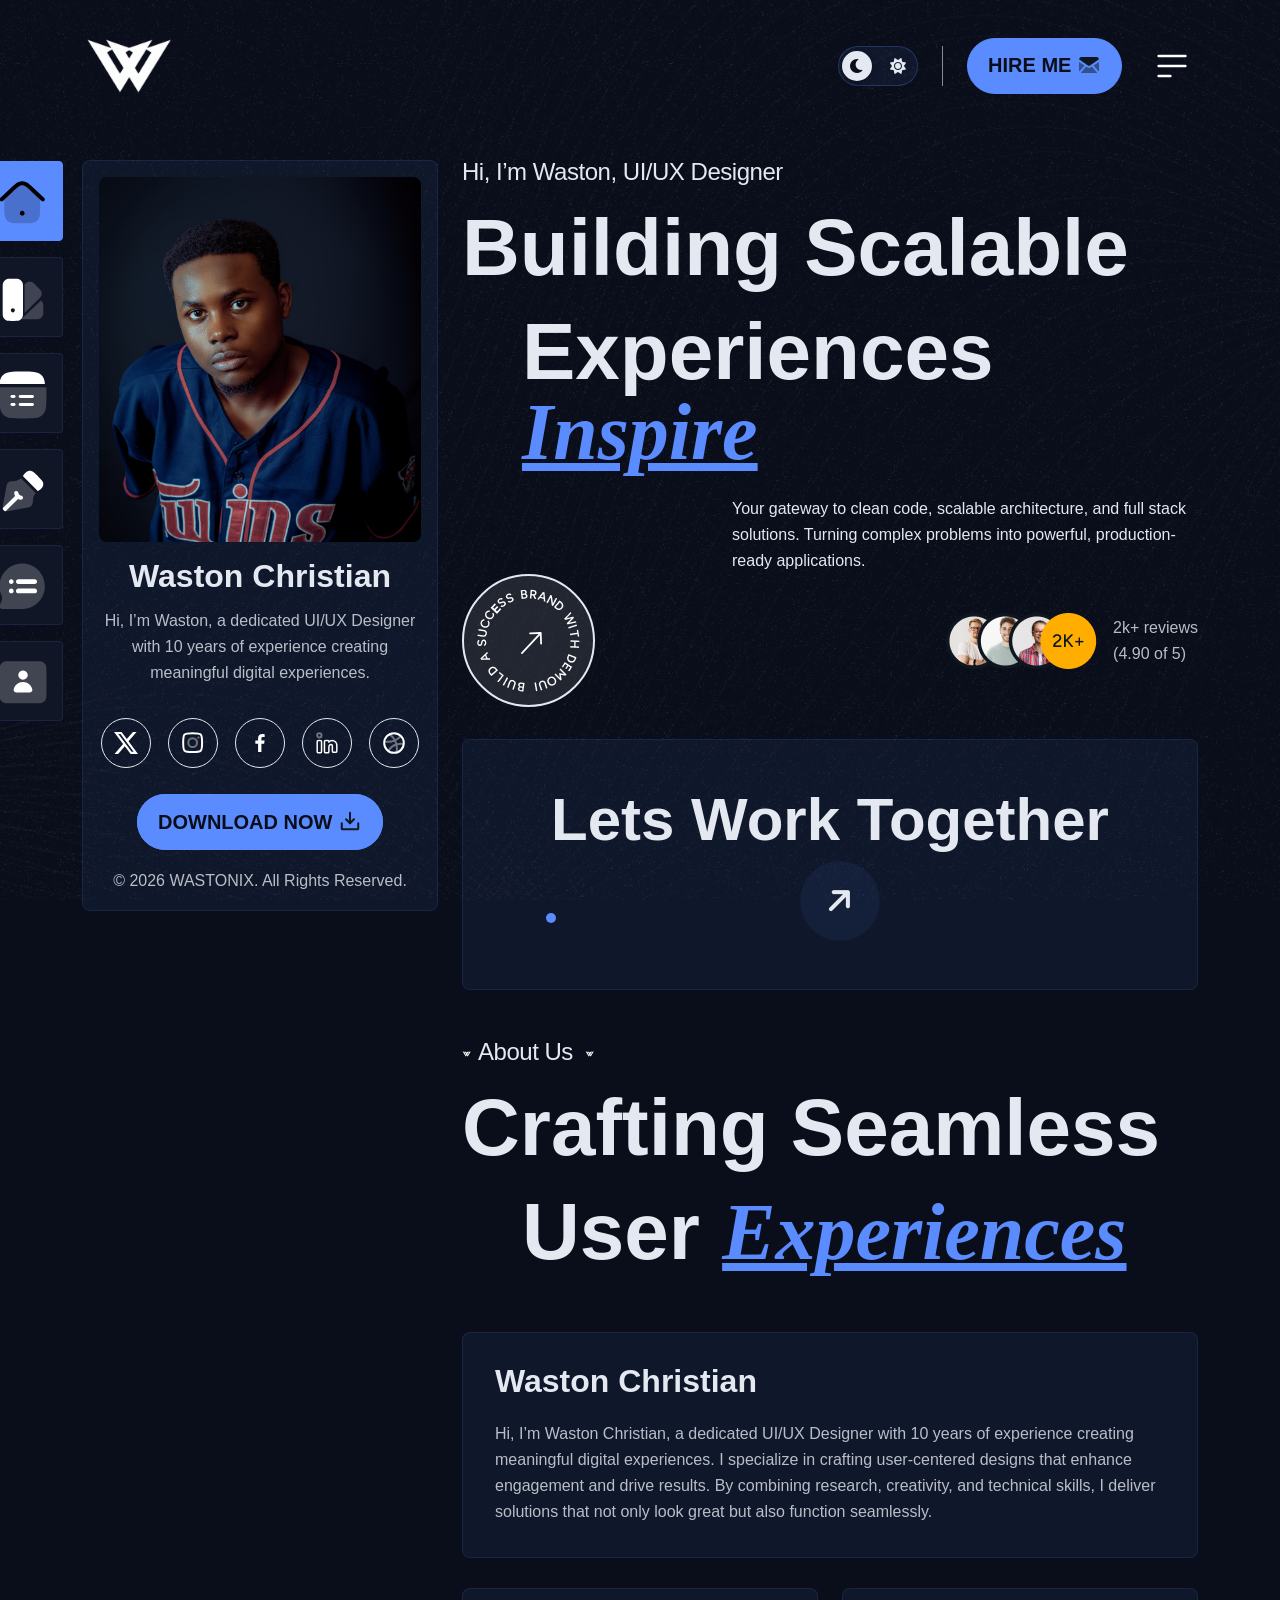
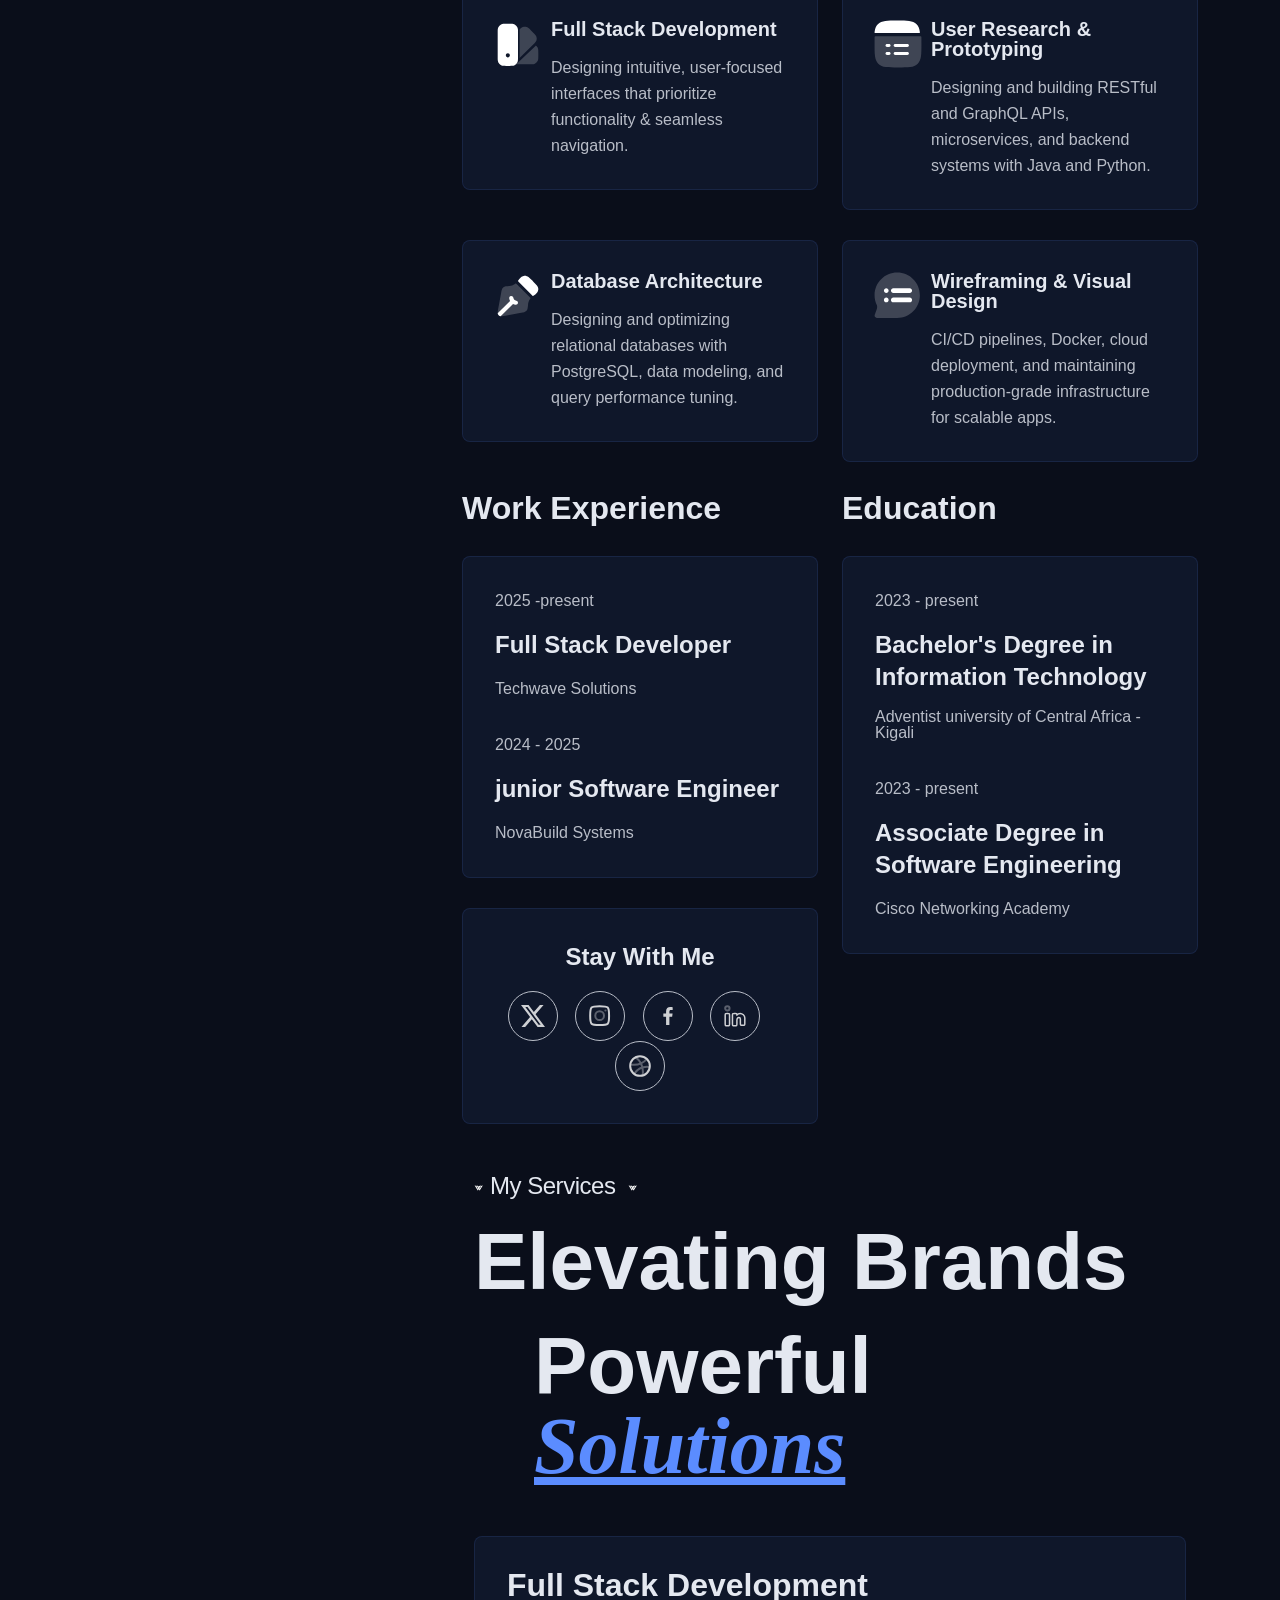
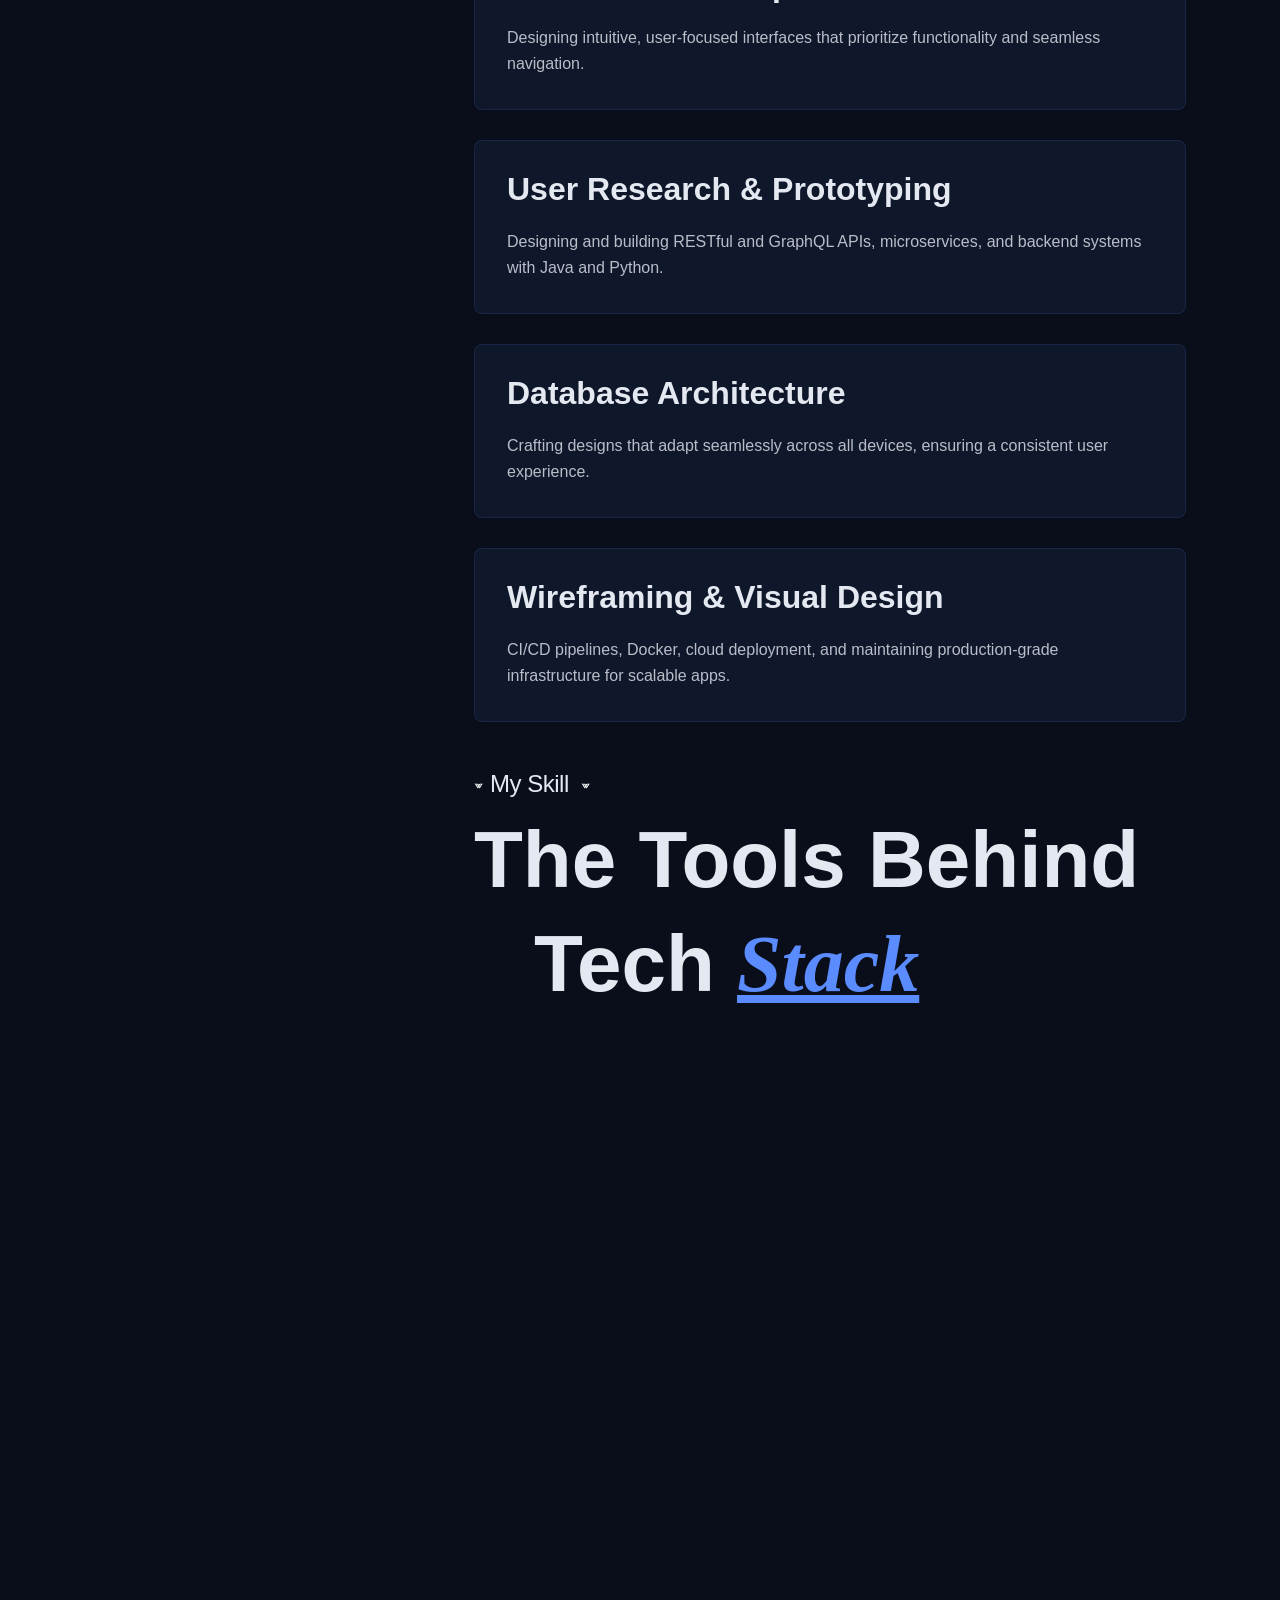
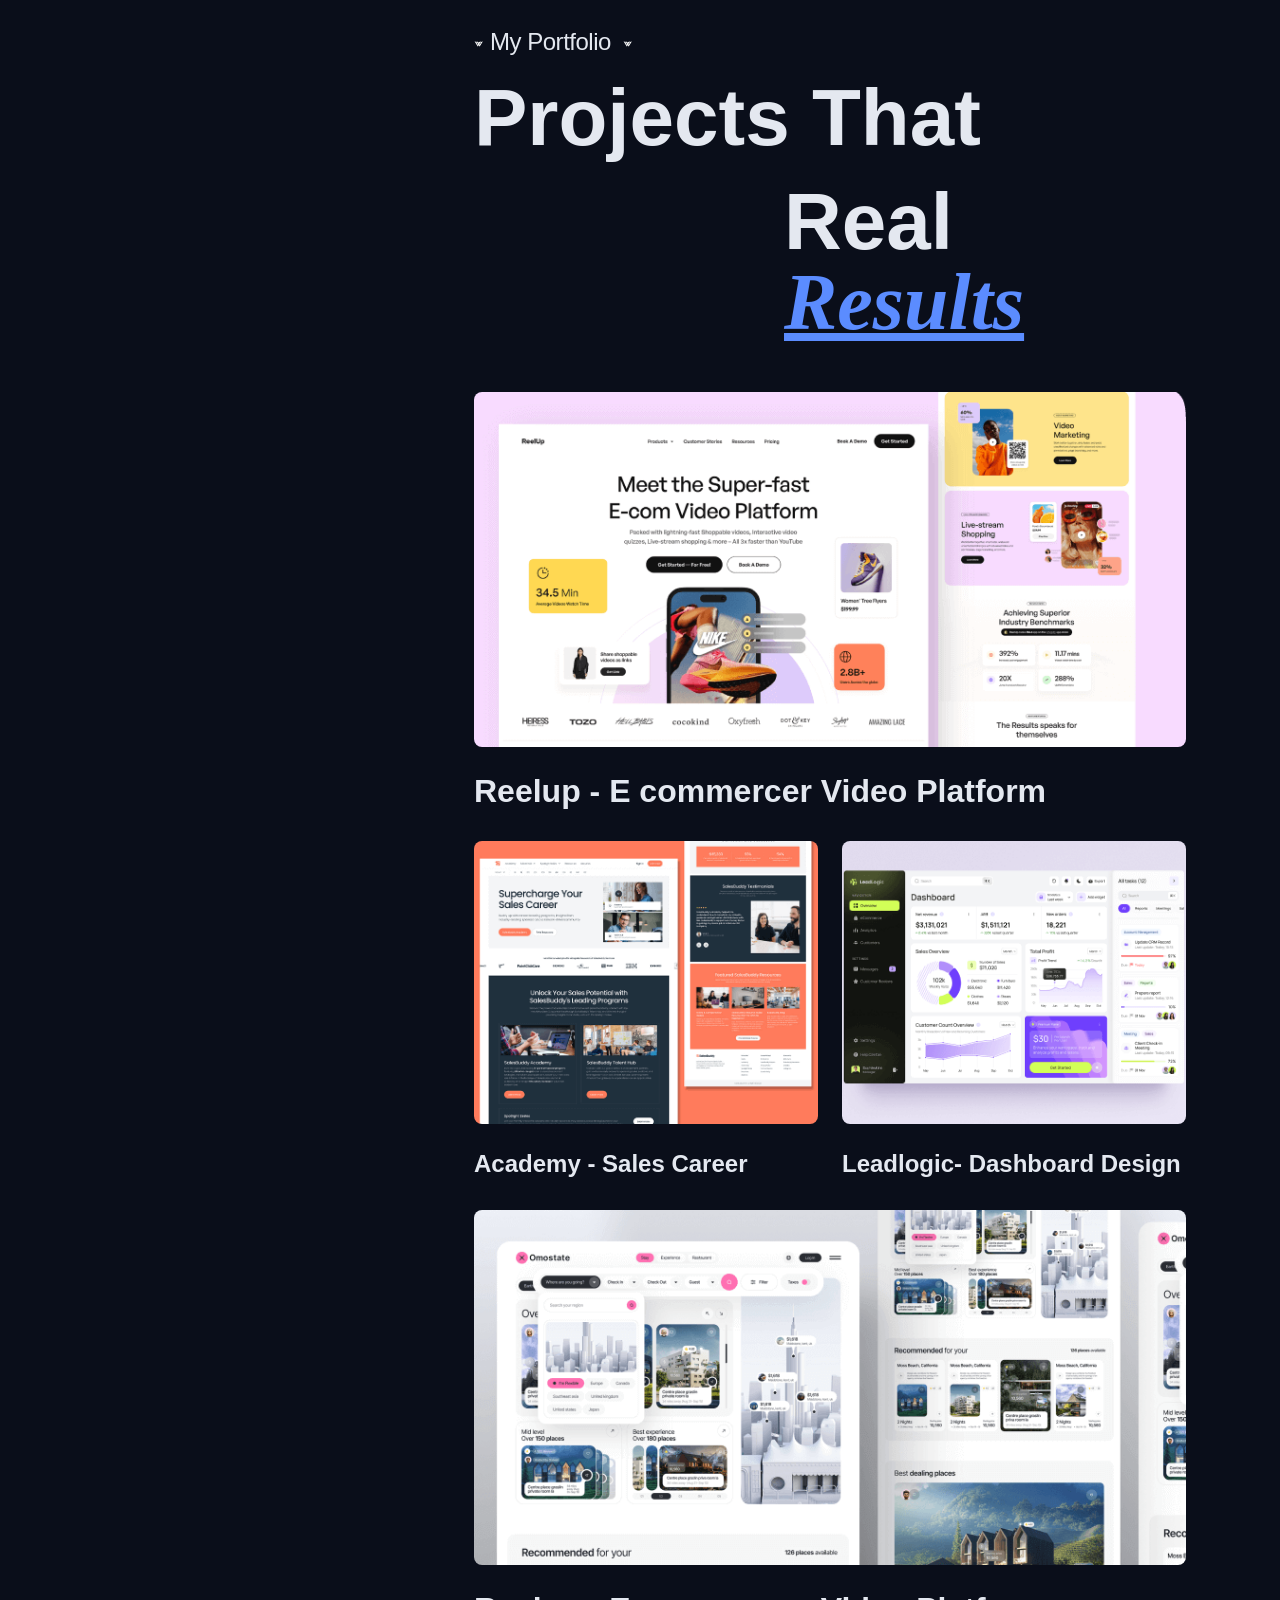
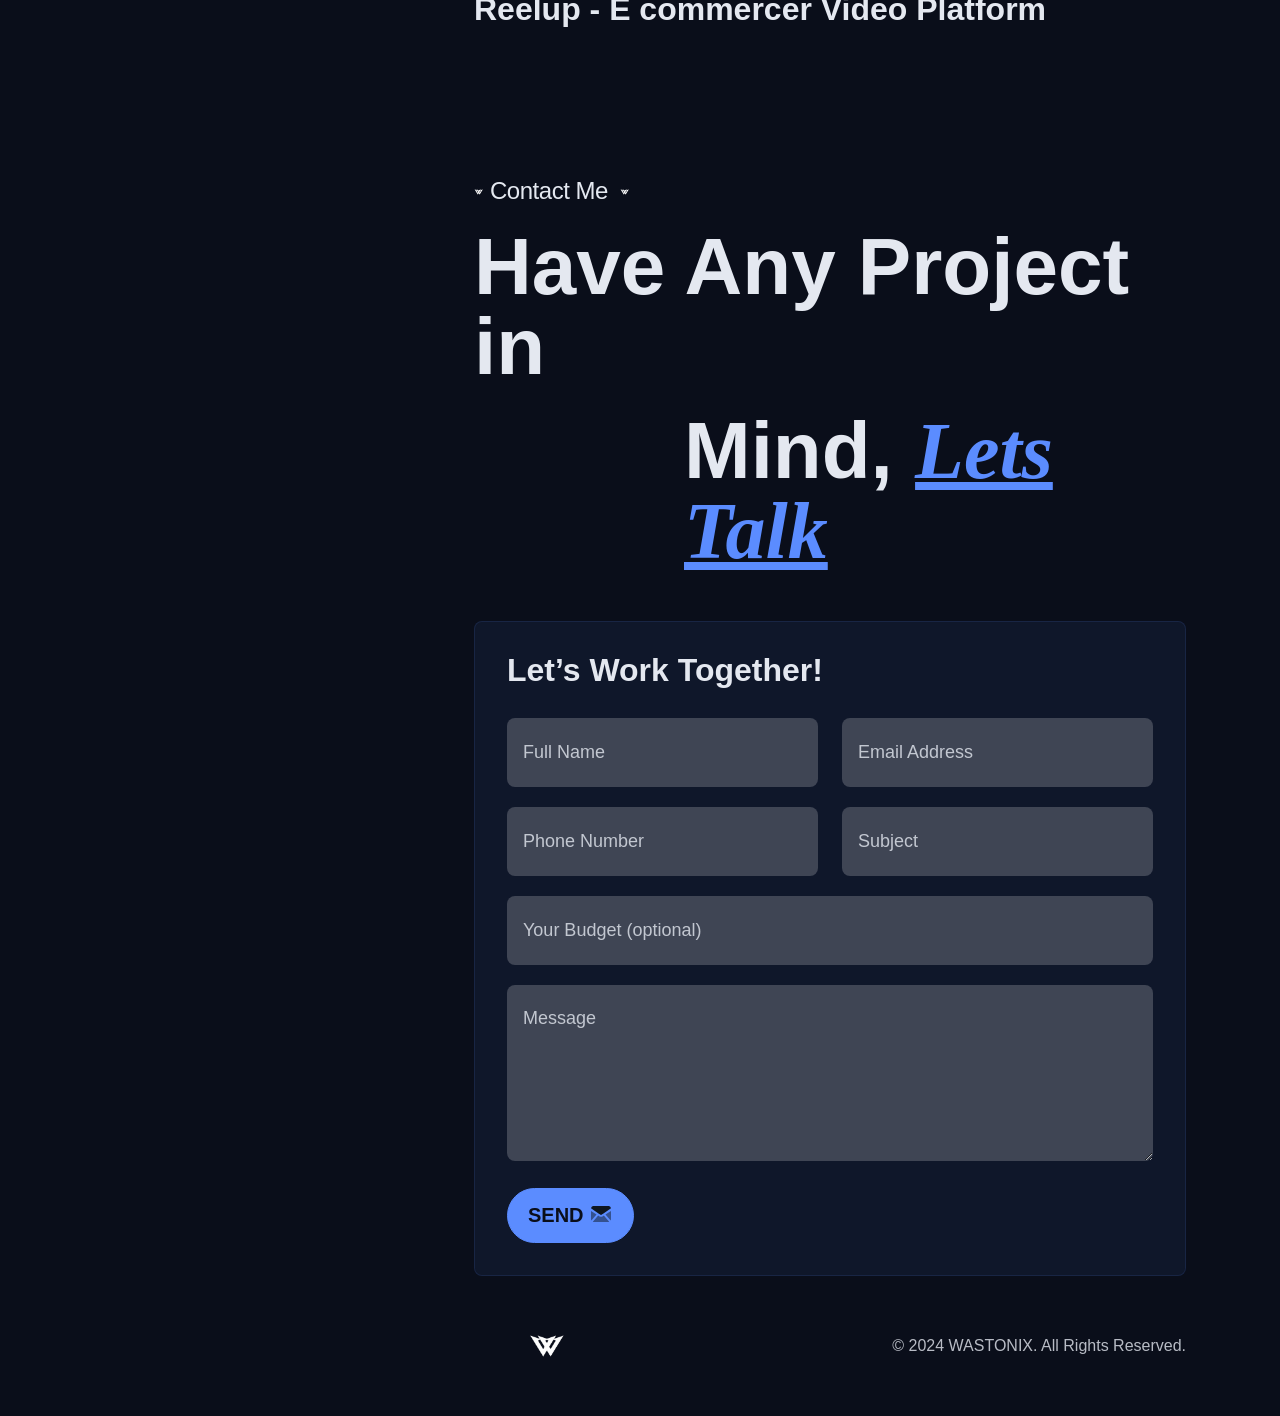
==== commit fb17bf6c: "relevant details" ====
--- a/index.html
+++ b/index.html
@@ -65,9 +65,7 @@
             <li><a href="#list-item-3">service</a></li>
             <li><a href="#list-item-4">Skill</a></li>
             <li><a href="#list-item-5">Portfolio</a></li>
-            <li><a href="#list-item-6">Testimonial</a></li>
-            <li><a href="#list-item-7">Blogs</a></li>
-            <li><a href="#list-item-8">Contact</a></li>
+            <li><a href="#list-item-6">Contact</a></li>
           </ul>
         </div>
         <div class="space32"></div>
@@ -144,9 +142,7 @@
               <a class="list-group-item list-group-item-action" href="#list-item-3"><img src="assets/img/icons/home3.svg" alt=""> <span>Our Service</span></a>
               <a class="list-group-item list-group-item-action" href="#list-item-4"><img src="assets/img/icons/home4.svg" alt=""> <span>My Skill</span></a>
               <a class="list-group-item list-group-item-action" href="#list-item-5"><img src="assets/img/icons/home5.svg" alt=""> <span>Portfolio</span></a>
-              <a class="list-group-item list-group-item-action" href="#list-item-6"><img src="assets/img/icons/home6.svg" alt=""> <span>Testimonial</span></a>
-              <a class="list-group-item list-group-item-action" href="#list-item-7"><img src="assets/img/icons/home8.svg" alt=""> <span>Our Blog</span></a>
-              <a class="list-group-item list-group-item-action m-0" href="#list-item-8"><img src="assets/img/icons/home7.svg" alt=""> <span>Contact Us</span></a>
+              <a class="list-group-item list-group-item-action m-0" href="#list-item-6"><img src="assets/img/icons/home7.svg" alt=""> <span>Contact Us</span></a>
             </div>
             <div class="img1 image-anime reveal">
               <img src="assets/img/all-images/hero/better-asaw-Edited.jpg" alt="">
--- a/assets/css/main.css
+++ b/assets/css/main.css
@@ -1,3 +1,8 @@
+/* Retired sections */
+.testimonial-section-area,
+.blog-section-area {
+  display: none;
+}
 @import url("https://fonts.googleapis.com/css2?family=Figtree:ital,wght@0,300..900;1,300..900&amp;family=Playfair+Display:ital,wght@0,400..900;1,400..900&amp;display=swap");
 a, a:hover {
   text-decoration: none;
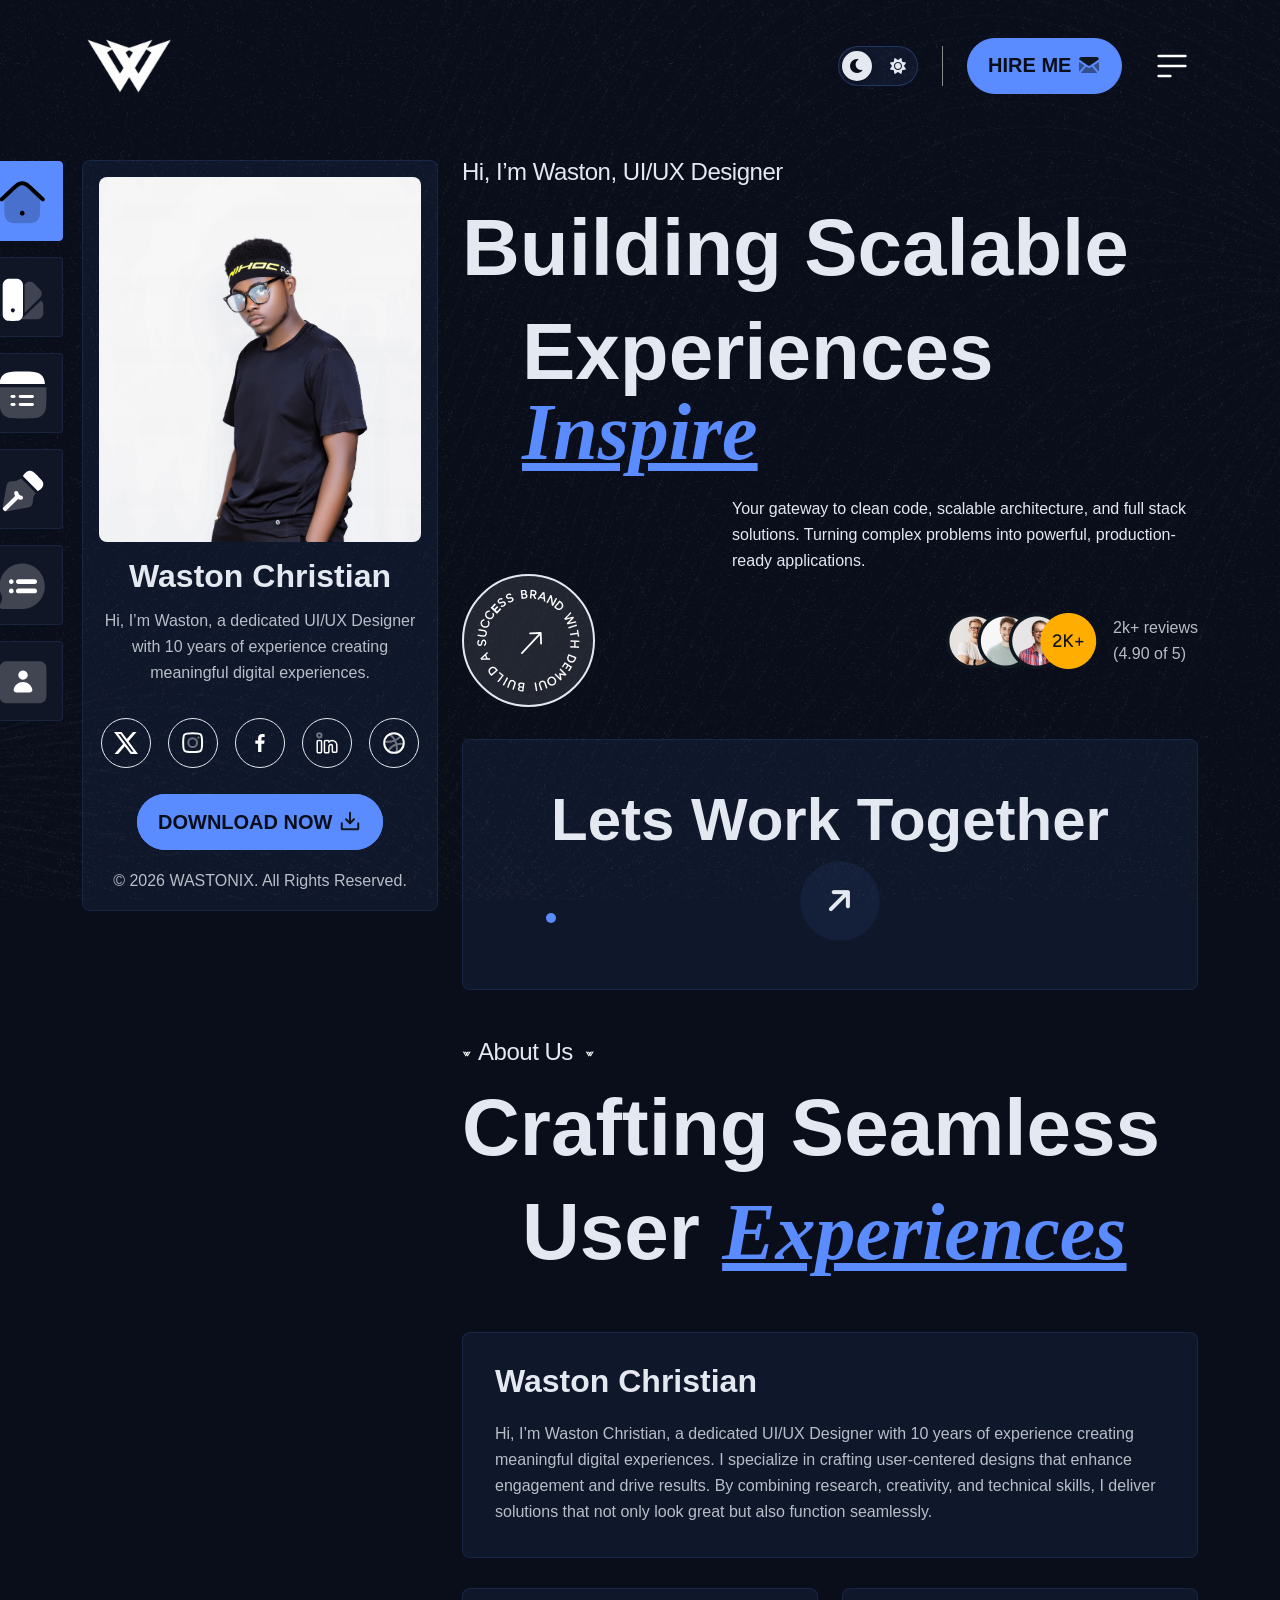
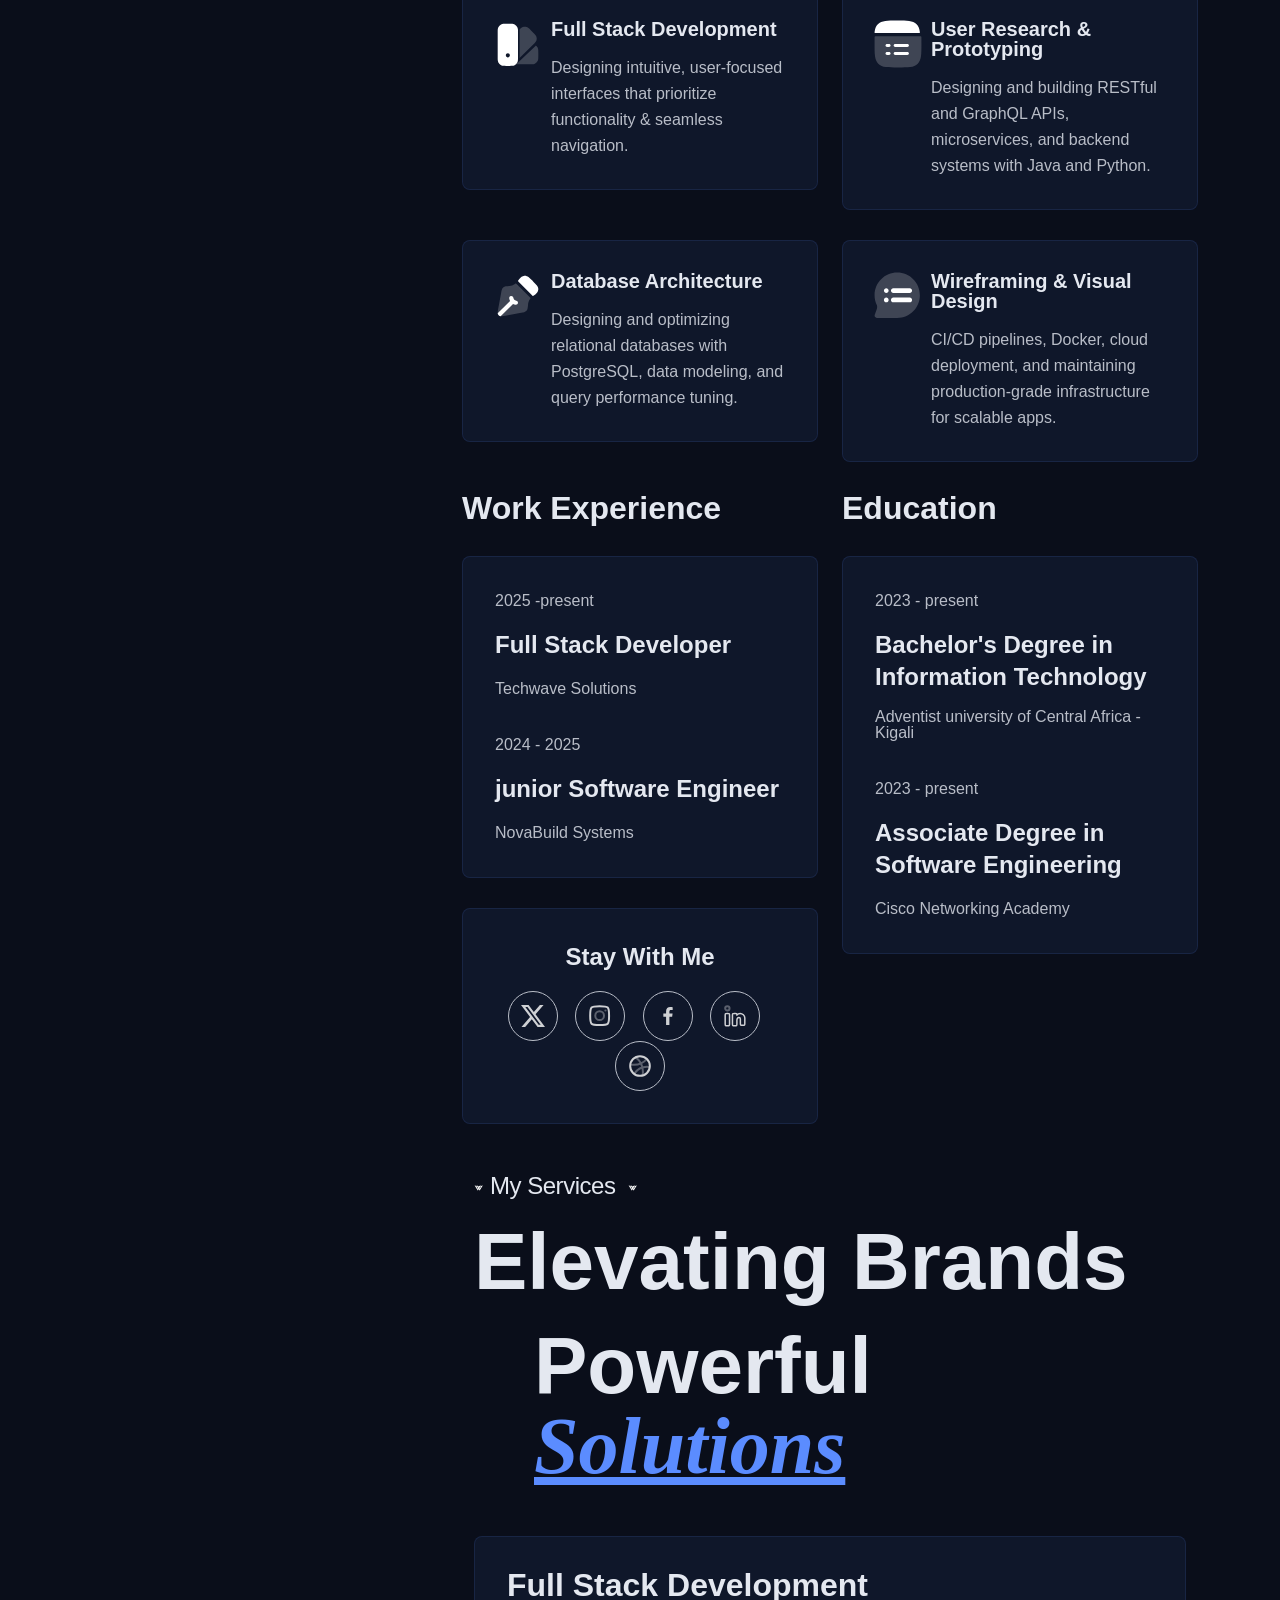
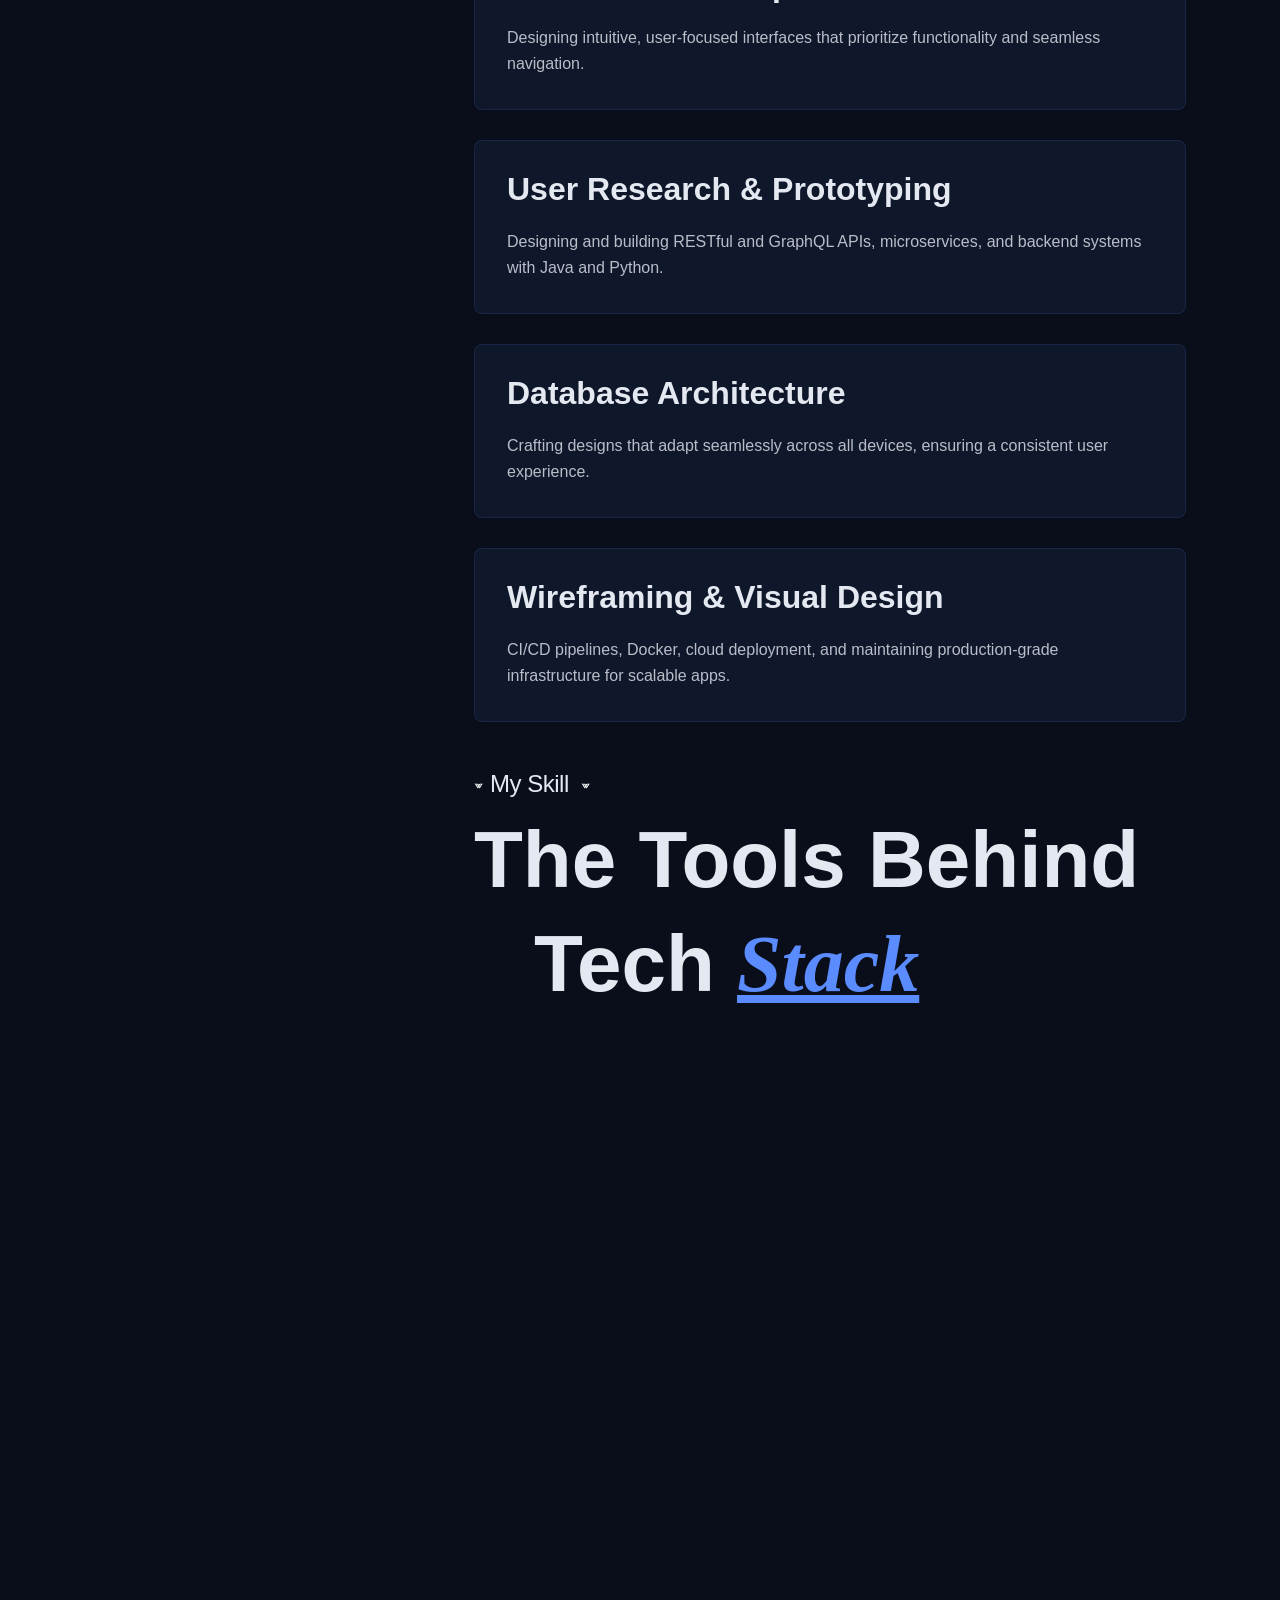
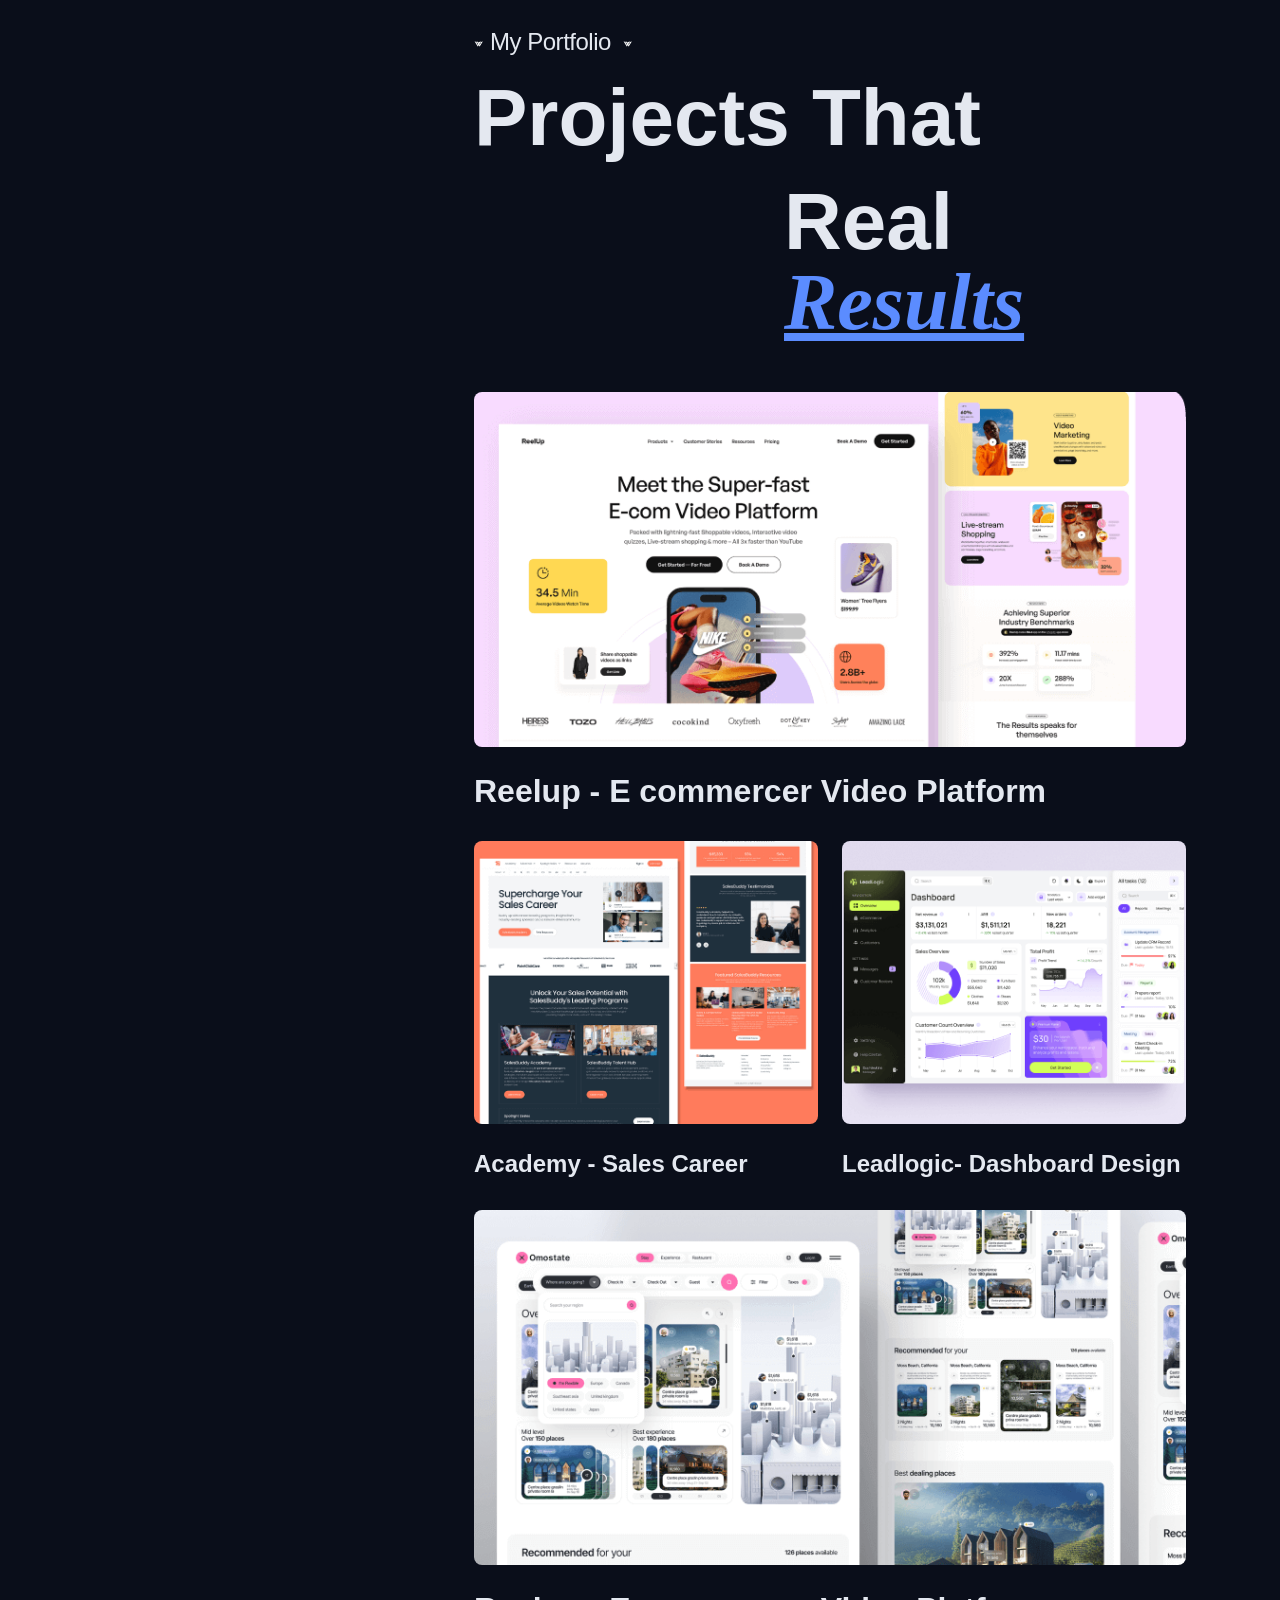
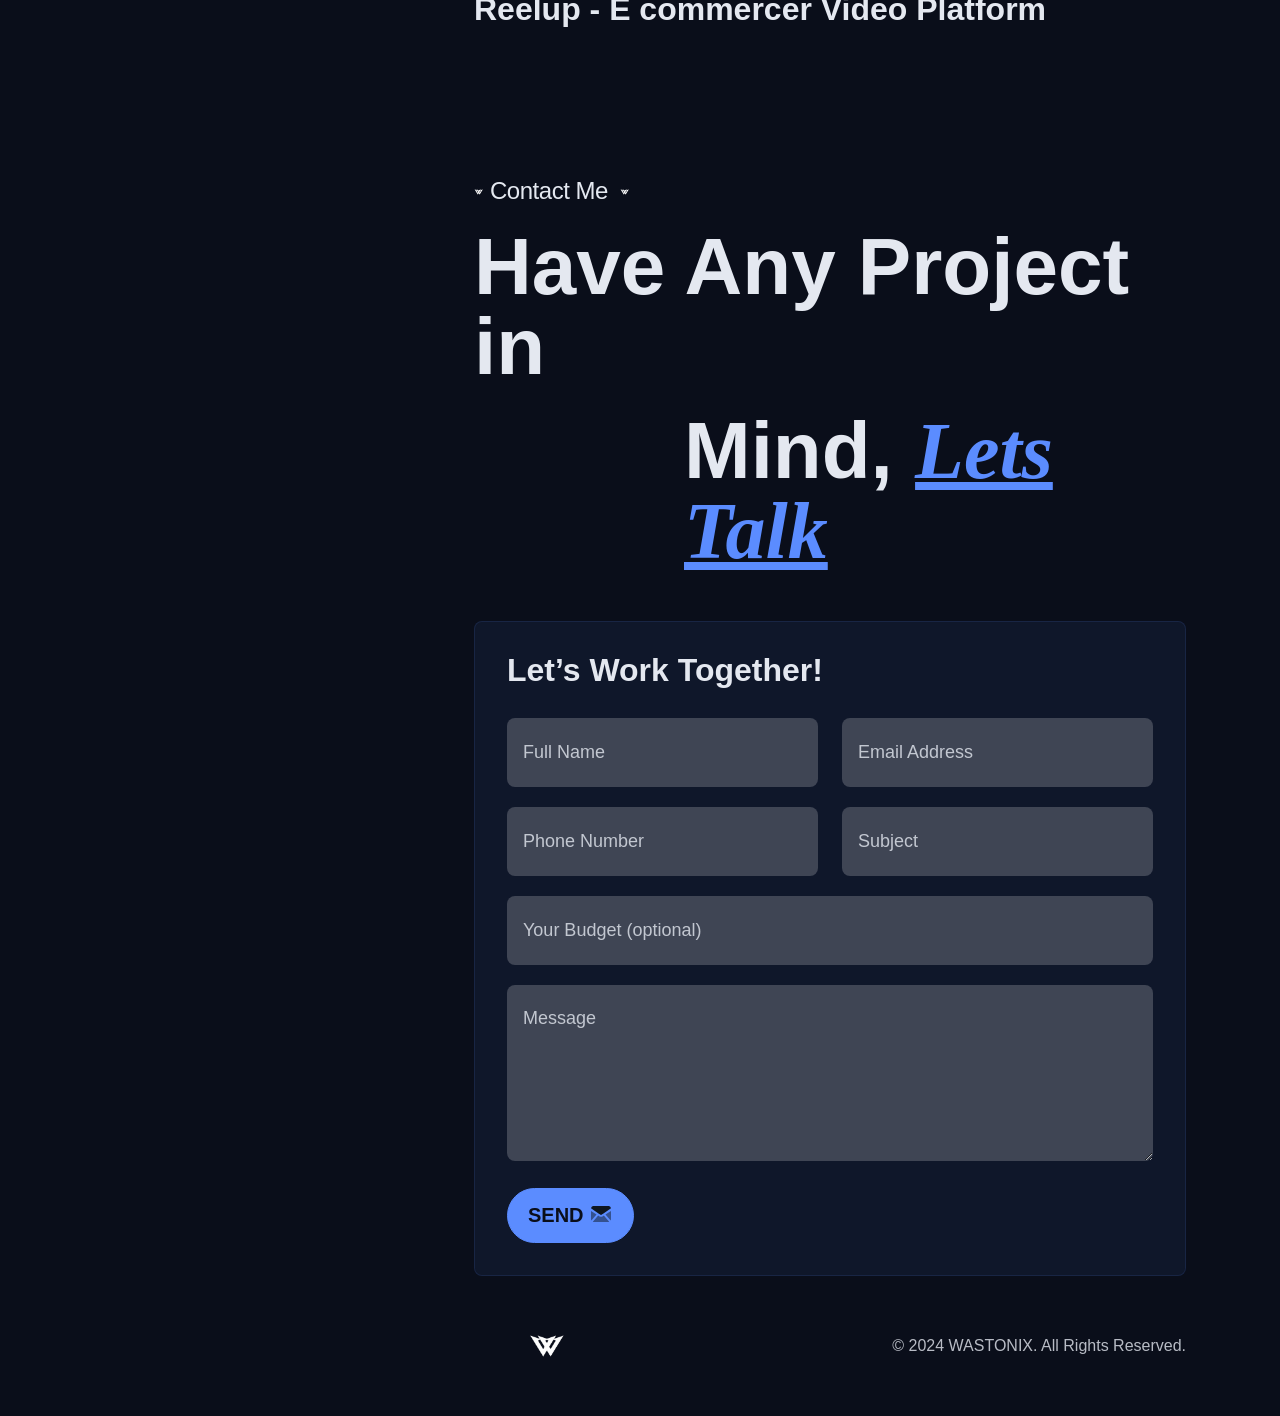
==== commit e9fc358b: "relevant details" ====
--- a/index.html
+++ b/index.html
@@ -145,7 +145,7 @@
               <a class="list-group-item list-group-item-action m-0" href="#list-item-6"><img src="assets/img/icons/home7.svg" alt=""> <span>Contact Us</span></a>
             </div>
             <div class="img1 image-anime reveal">
-              <img src="assets/img/all-images/hero/better-asaw-Edited.jpg" alt="">
+              <img src="assets/img/all-images/hero/asa.jpg" alt="Waston Christian">
             </div>
             <div class="space18"></div>
             <h3>Waston Christian</h3>
--- a/assets/css/main.css
+++ b/assets/css/main.css
@@ -1270,7 +1270,7 @@
 }
 @media (max-width: 767px) {
   .main-hero-area .row { align-items: flex-start; }
-.main-hero-area .col-lg-4 { position: sticky; top: 90px; align-self: flex-start; }
+.main-hero-area .col-lg-4 { position: static; top: auto; align-self: flex-start; }
 .main-hero-area .list-group {
     display: none;
   }
@@ -1397,6 +1397,8 @@
 }
 @media (max-width: 767px) {
   .main-hero-area .personal-contact-box {
+    position: static;
+    top: auto;
     margin-bottom: 50px;
   }
 }
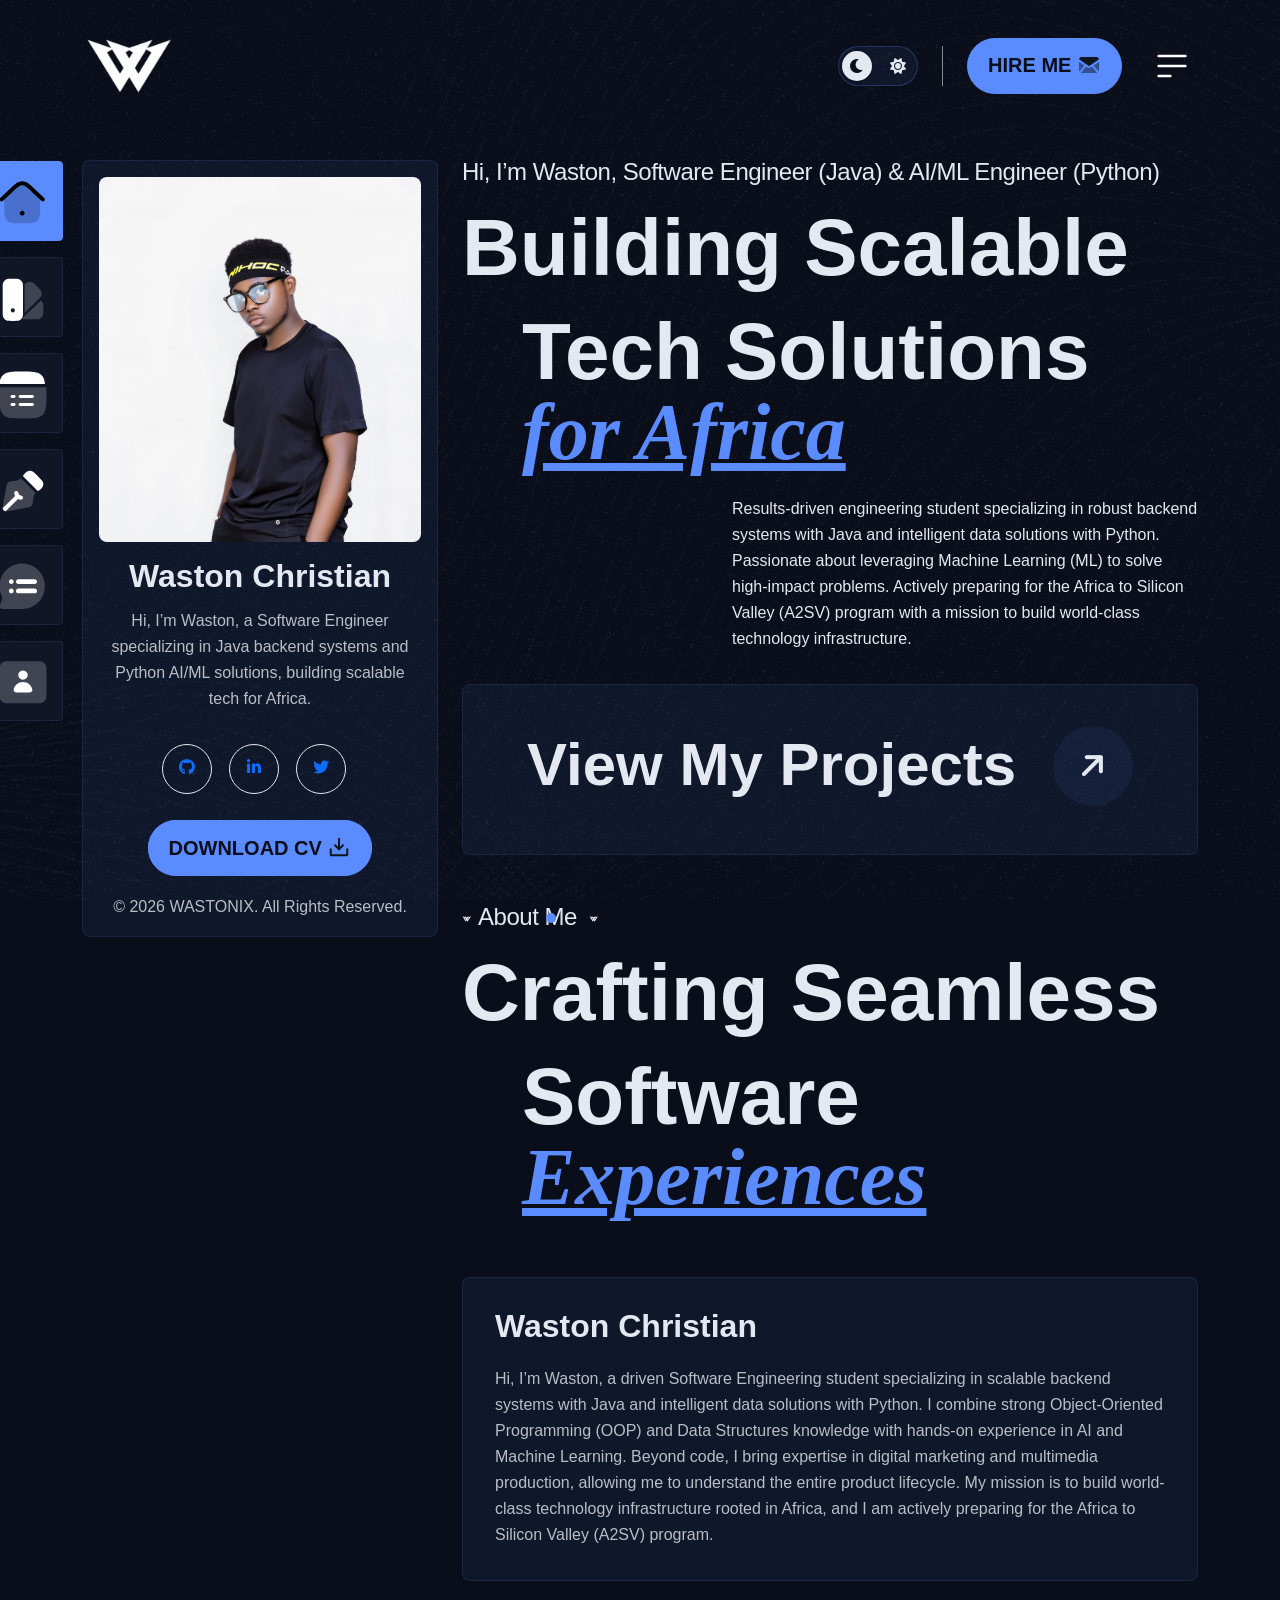
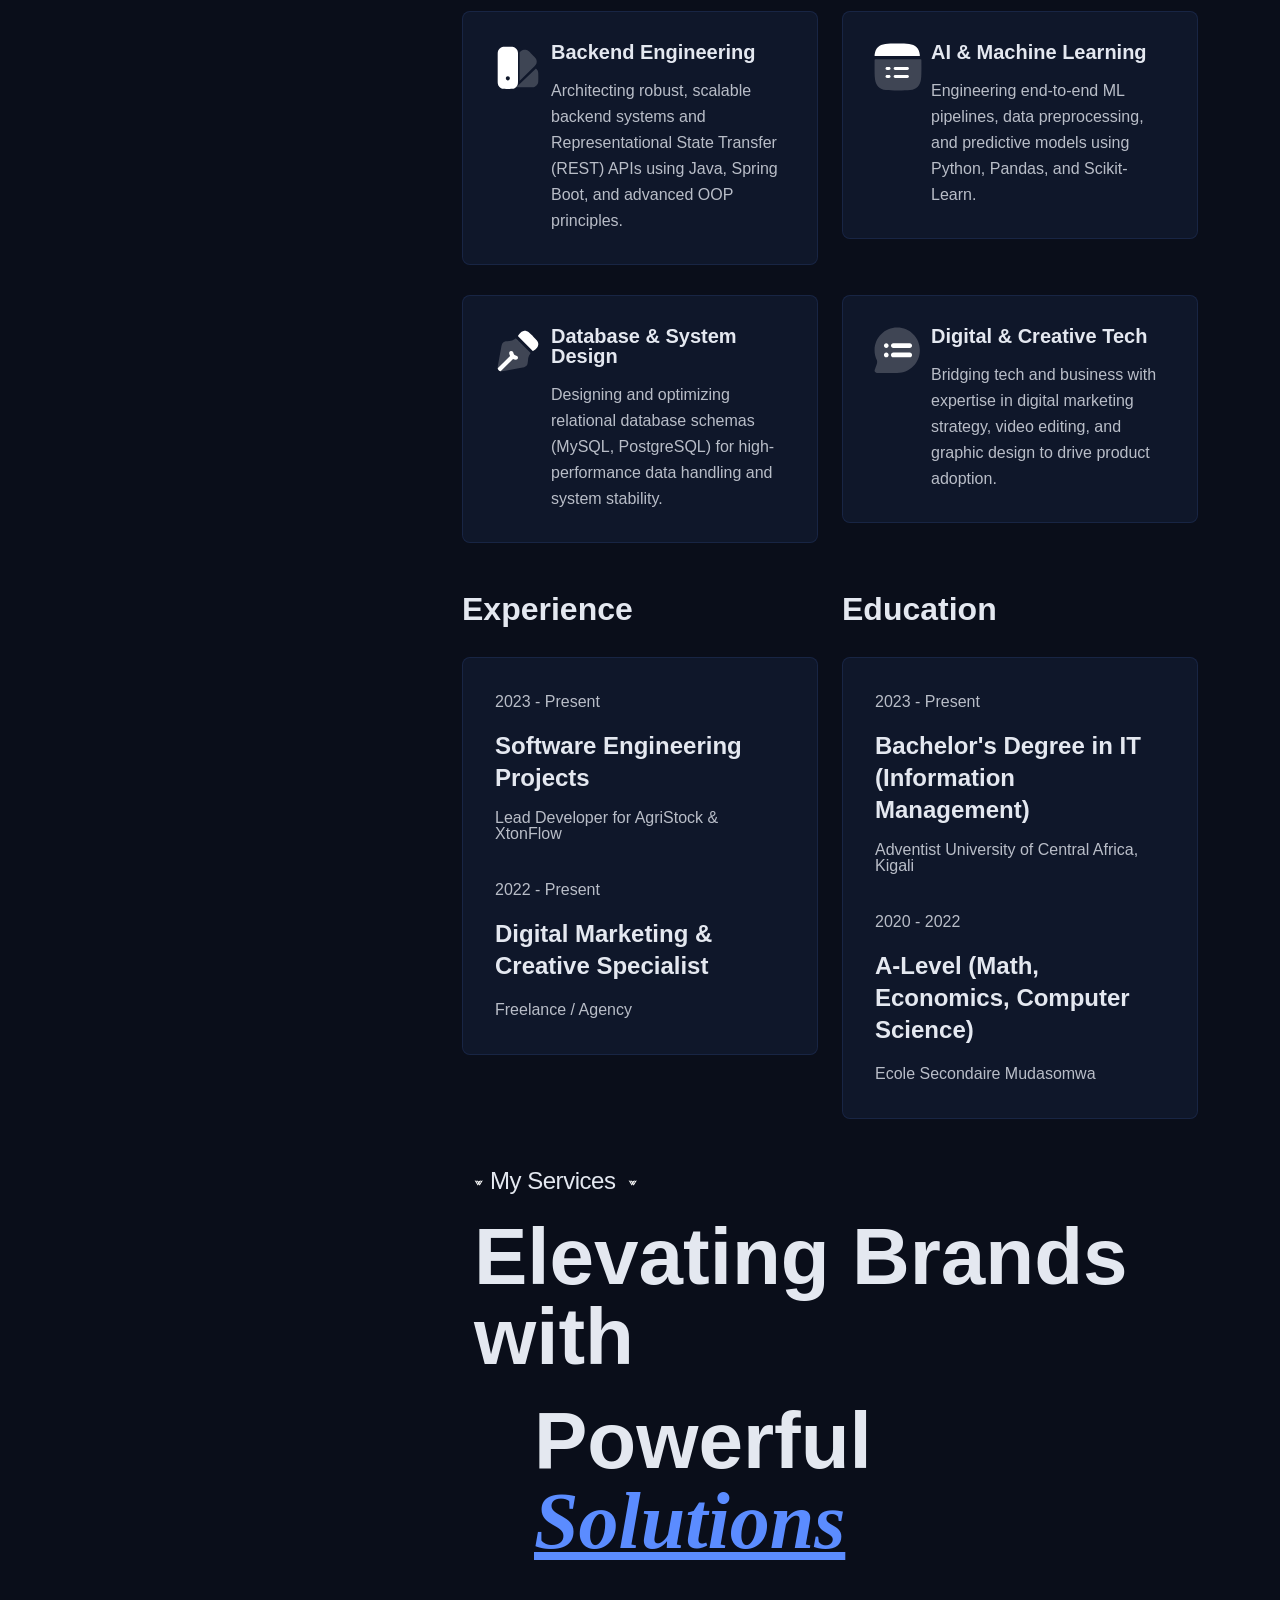
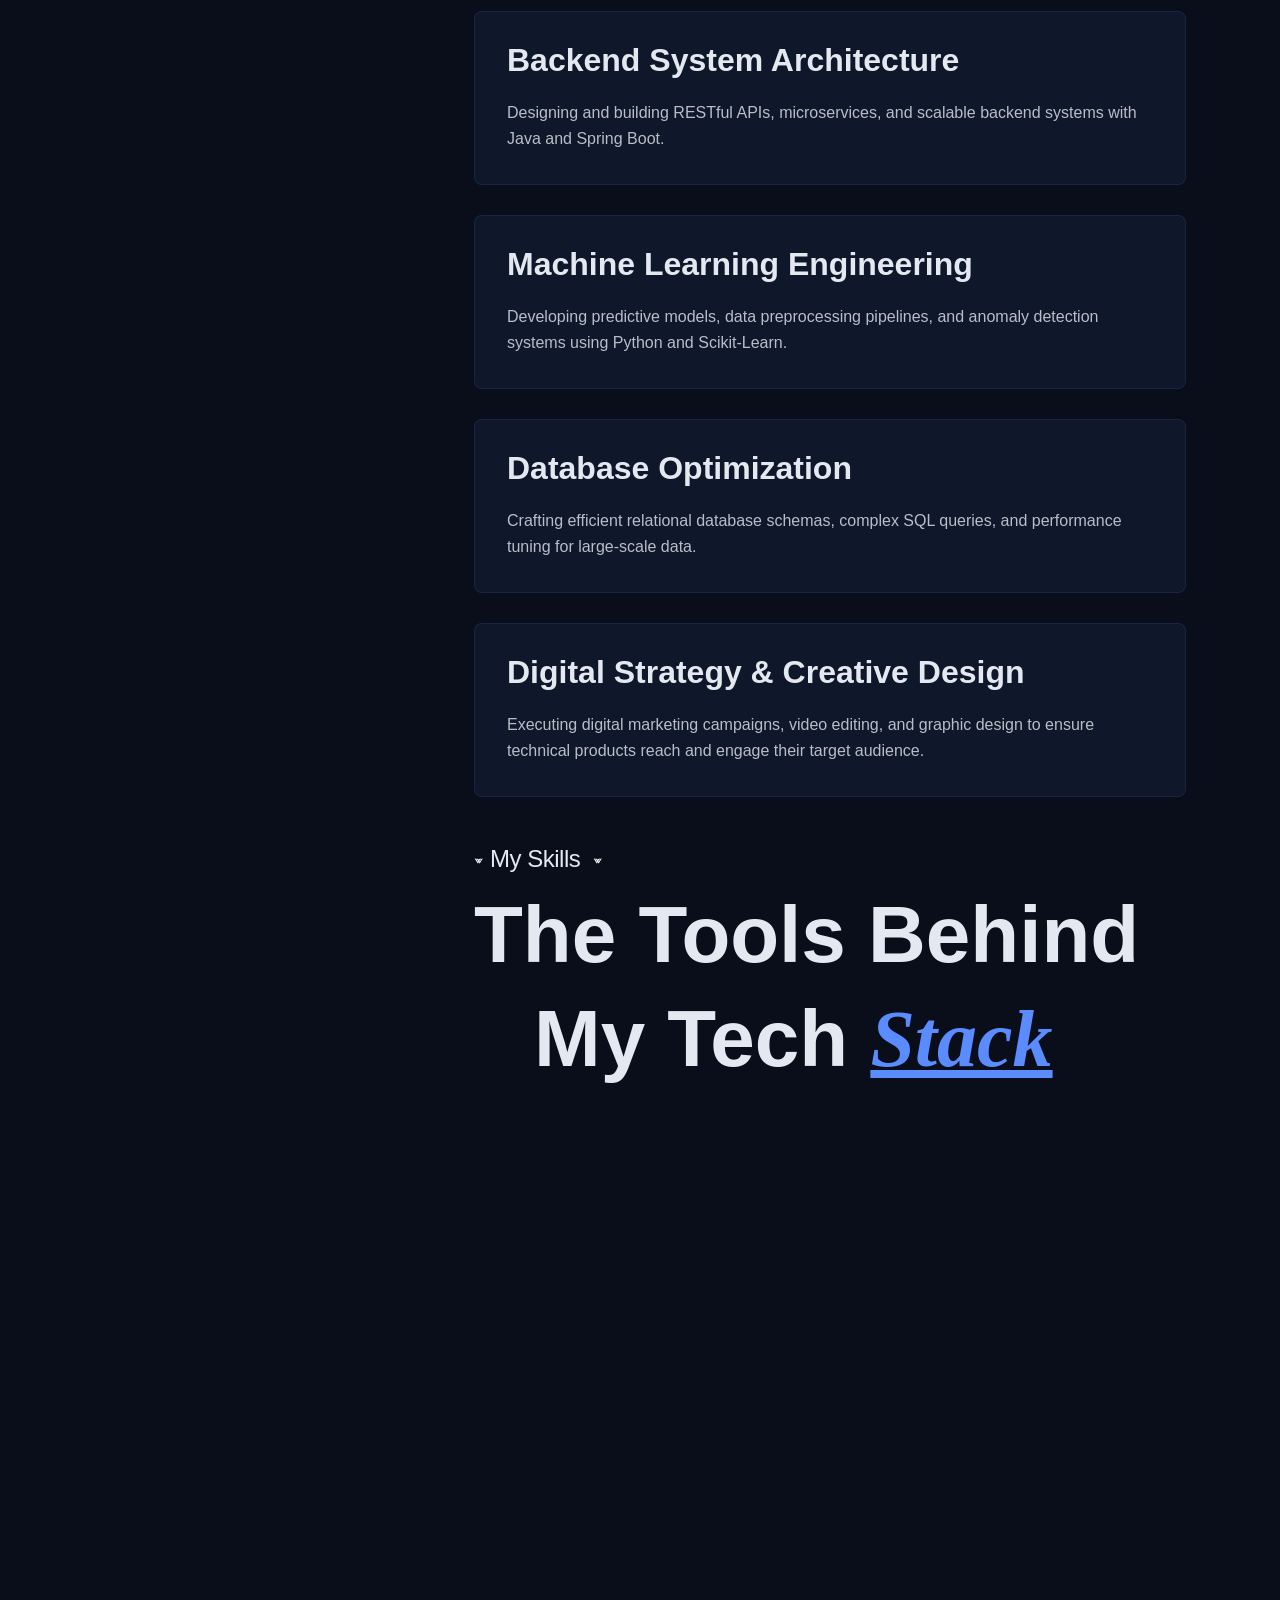
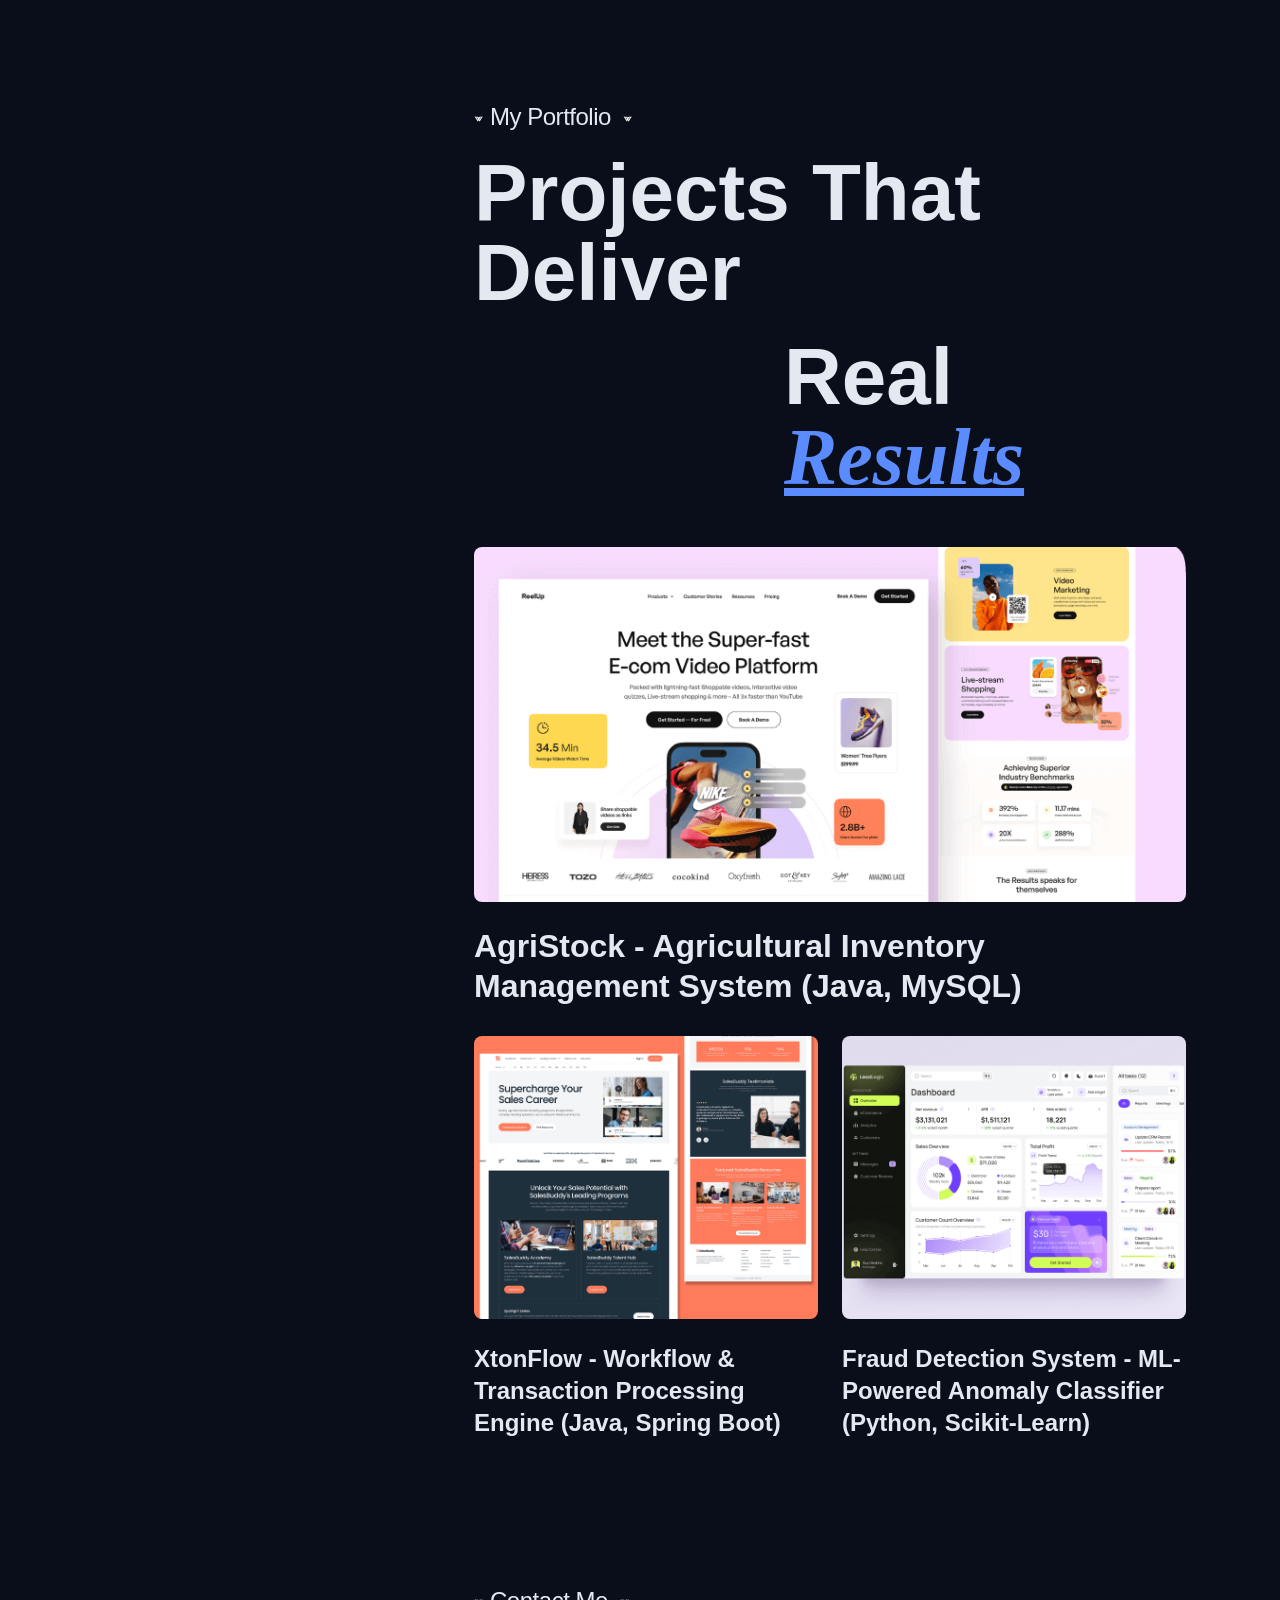
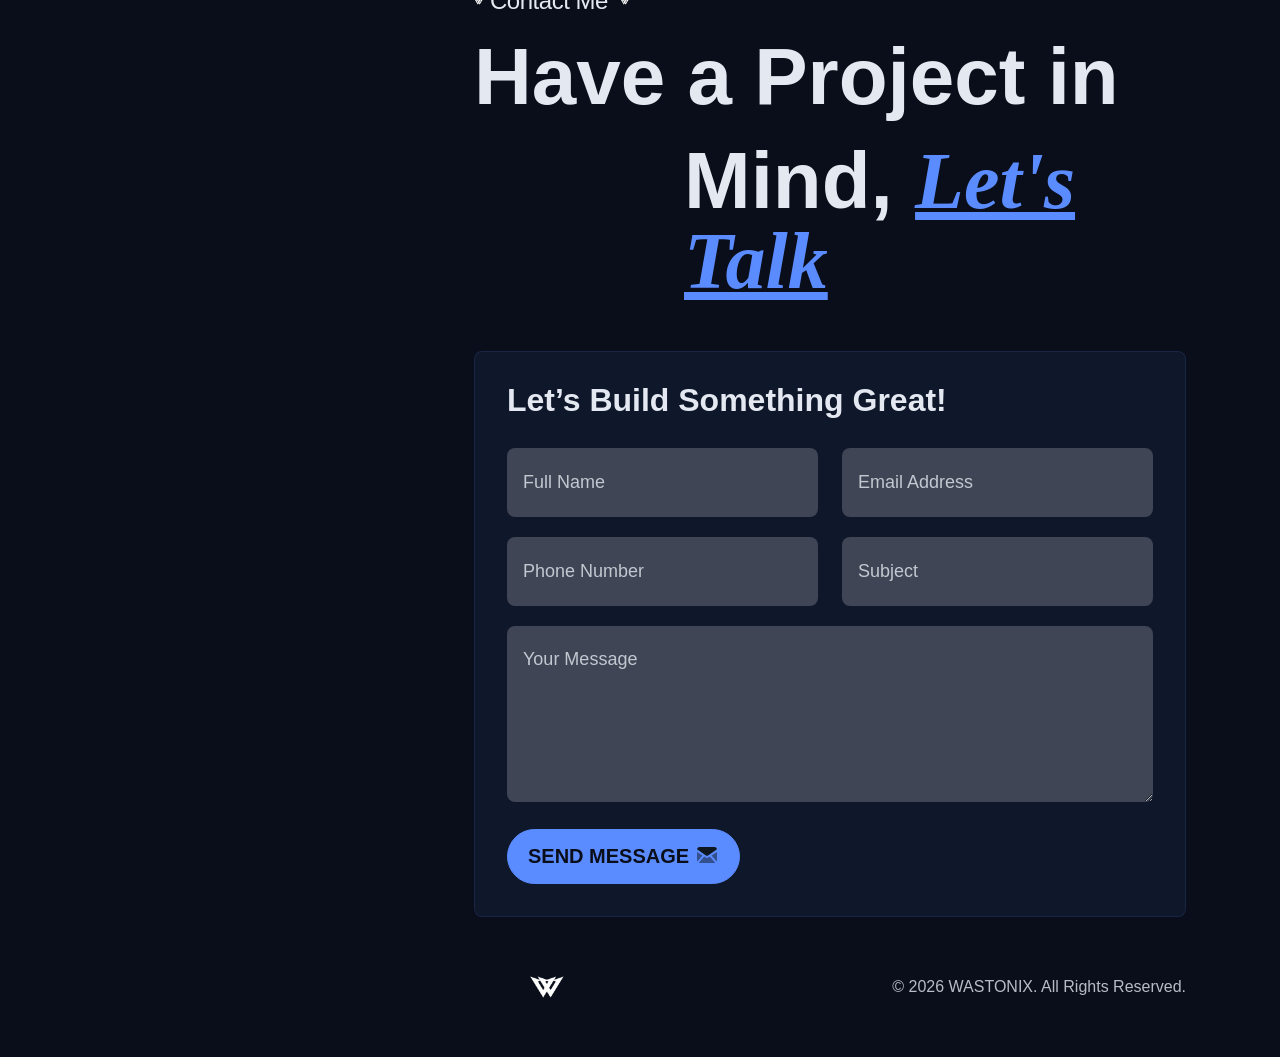
==== commit 2a6176b1: "relevant details" ====
--- a/index.html
+++ b/index.html
@@ -1,13 +1,10 @@
 <!DOCTYPE html>
 <html lang="en">
 
-
-<!-- Mirrored from markeythemes.netlify.app/WASTONIX/ by HTTrack Website Copier/3.x [XR&CO'2014], Sun, 21 Jun 2026 15:28:05 GMT -->
-<!-- Added by HTTrack --><meta http-equiv="content-type" content="text/html;charset=UTF-8" /><!-- /Added by HTTrack -->
 <head>
   <meta charset="UTF-8">
   <meta name="viewport" content="width=device-width, initial-scale=1.0">
-  <title>Waston Christian - Proffesional Wall</title>
+  <title>Waston Christian - Software Engineer & AI/ML Specialist</title>
 
   <!--=====FAB ICON=======-->
   <link rel="shortcut icon" href="assets/img/logo/favicon_io/favicon-32x32.png" type="image/x-icon">
@@ -36,6 +33,7 @@
   <!--===== PRELOADER ENDS =======-->
   <div class="procus-cursor" style="transform: translate3d(calc(-50% + 1919px), calc(-50% + 787px), 0px);"></div>
   <div class="procus-cursor2" style="left: 551px; top: 918px;"></div>
+  
   <!--===== PROGRESS STARTS=======-->
   <div class="paginacontainer">
     <div class="progress-wrap">
@@ -61,9 +59,9 @@
         <div class="sidebar-content">
           <ul>
             <li><a href="#list-item-1">Home</a></li>
-            <li><a href="#list-item-2">About Us</a></li>
-            <li><a href="#list-item-3">service</a></li>
-            <li><a href="#list-item-4">Skill</a></li>
+            <li><a href="#list-item-2">About Me</a></li>
+            <li><a href="#list-item-3">Services</a></li>
+            <li><a href="#list-item-4">Skills</a></li>
             <li><a href="#list-item-5">Portfolio</a></li>
             <li><a href="#list-item-6">Contact</a></li>
           </ul>
@@ -71,33 +69,23 @@
         <div class="space32"></div>
         <div class="space16"></div>
         <div class="btn-area">
-          <a href="contact.html" class="vl-btn1">Get in touch now <img src="assets/img/icons/mail1.svg" alt=""></a>
+          <a href="#list-item-6" class="vl-btn1">Get in touch now <img src="assets/img/icons/mail1.svg" alt=""></a>
         </div>
         <div class="space40"></div>
         <div class="social-link-area">
           <h3 class="sidebar-heading">Social Links</h3>
           <ul>
             <li>
-              <a href="#"><i class="fa-brands fa-facebook-f"></i></a>
-              <a href="#"><i class="fa-brands fa-instagram"></i></a>
+              <a href="#"><i class="fa-brands fa-github"></i></a>
               <a href="#"><i class="fa-brands fa-linkedin-in"></i></a>
-              <a href="#"><i class="fa-brands fa-pinterest-p"></i></a>
-              <a href="#"><i class="fa-brands fa-youtube"></i></a>
+              <a href="#"><i class="fa-brands fa-twitter"></i></a>
             </li>
           </ul>
-        </div>
-        <div class="space40"></div>
-        <div class="form-area">
-          <h3>Subscribe To Newsletter</h3>
-          <form>
-            <input type="text" placeholder="Email Address*">
-            <button type="submit" class="vl-btn1">subscribe</button>
-          </form>
         </div>
       </div>
     </div>
   </div>
-  <!--===== SIDEBAR ENDS STARTS=======-->
+  <!--===== SIDEBAR ENDS =======-->
 
   <!--=====HEADER START=======-->
   <header>
@@ -107,7 +95,7 @@
           <div class="col-lg-12">
             <div class="header-elements">
               <div class="site-logo">
-                <a href='index.html'><img src="assets/img/logo/logo1.png" alt=""></a>
+                <a href='index.html'><img src="assets/img/logo/logo1.png" alt="Waston Logo"></a>
               </div>
               <div class="btn-area d-lg-flex">
                 <div class="theme-toggle-container">
@@ -119,7 +107,7 @@
                     </span>
                   </label>
                 </div>
-                <a href="contact.html" class="vl-btn1">HIRE ME <span><img src="assets/img/icons/mail1.svg" alt=""></span></a>
+                <a href="#list-item-6" class="vl-btn1">HIRE ME <span><img src="assets/img/icons/mail1.svg" alt=""></span></a>
                 <button class="hamburger_menu"><img src="assets/img/icons/bars-icons1.svg" alt=""></button>
               </div>
             </div>
@@ -138,11 +126,11 @@
           <div class="personal-contact-box" data-aos="fade-right" data-aos-duration="1000">
             <div id="list-example" class="list-group">
               <a class="list-group-item list-group-item-action active" href="#list-item-1"><img src="assets/img/icons/home1.svg" alt=""><span>Home</span></a>
-              <a class="list-group-item list-group-item-action" href="#list-item-2"><img src="assets/img/icons/home2.svg" alt=""> <span>About Us</span></a>
-              <a class="list-group-item list-group-item-action" href="#list-item-3"><img src="assets/img/icons/home3.svg" alt=""> <span>Our Service</span></a>
-              <a class="list-group-item list-group-item-action" href="#list-item-4"><img src="assets/img/icons/home4.svg" alt=""> <span>My Skill</span></a>
+              <a class="list-group-item list-group-item-action" href="#list-item-2"><img src="assets/img/icons/home2.svg" alt=""> <span>About Me</span></a>
+              <a class="list-group-item list-group-item-action" href="#list-item-3"><img src="assets/img/icons/home3.svg" alt=""> <span>Services</span></a>
+              <a class="list-group-item list-group-item-action" href="#list-item-4"><img src="assets/img/icons/home4.svg" alt=""> <span>My Skills</span></a>
               <a class="list-group-item list-group-item-action" href="#list-item-5"><img src="assets/img/icons/home5.svg" alt=""> <span>Portfolio</span></a>
-              <a class="list-group-item list-group-item-action m-0" href="#list-item-6"><img src="assets/img/icons/home7.svg" alt=""> <span>Contact Us</span></a>
+              <a class="list-group-item list-group-item-action m-0" href="#list-item-6"><img src="assets/img/icons/home7.svg" alt=""> <span>Contact</span></a>
             </div>
             <div class="img1 image-anime reveal">
               <img src="assets/img/all-images/hero/asa.jpg" alt="Waston Christian">
@@ -150,63 +138,54 @@
             <div class="space18"></div>
             <h3>Waston Christian</h3>
             <div class="space16"></div>
-            <p>Hi, I’m Waston, a dedicated UI/UX Designer with 10 years of experience creating meaningful digital experiences.</p>
+            <p>Hi, I’m Waston, a Software Engineer specializing in Java backend systems and Python AI/ML solutions, building scalable tech for Africa.</p>
             <div class="space32"></div>
             <ul>
-              <li><a href="#"><img src="assets/img/icons/s-icon1.svg" alt=""></a></li>
-              <li><a href="#"><img src="assets/img/icons/s-icon2.svg" alt=""></a></li>
-              <li><a href="#"><img src="assets/img/icons/s-icon3.svg" alt=""></a></li>
-              <li><a href="#"><img src="assets/img/icons/s-icon4.svg" alt=""></a></li>
-              <li><a href="#" class="m-0"><img src="assets/img/icons/s-icon5.svg" alt=""></a></li>
+              <li><a href="#"><i class="fa-brands fa-github"></i></a></li>
+              <li><a href="#"><i class="fa-brands fa-linkedin-in"></i></a></li>
+              <li><a href="#"><i class="fa-brands fa-twitter"></i></a></li>
             </ul>
             <div class="space44"></div>
             <div class="btn-area1 text-center">
-              <a href="assets/img/all-images/hero/cv.pdf" download class="vl-btn1">Download Now <img src="assets/img/icons/download1.svg" alt=""></a>
+              <a href="assets/img/all-images/hero/cv.pdf" download class="vl-btn1">Download CV <img src="assets/img/icons/download1.svg" alt=""></a>
             </div>
             <div class="space32"></div>
             <p>© 2026 WASTONIX. All Rights Reserved.</p>
           </div>
         </div>
+        
         <div class="col-lg-8">
           <div data-bs-spy="scroll" data-bs-target="#list-example" data-bs-smooth-scroll="true" class="scrollspy-example" tabindex="0">
+            
             <!--===== HERO AREA STARTS =======-->
             <div id="list-item-1">
               <div class="hero-heading-area heading1">
-                <h5 data-aos="fade-left" data-aos-duration="800">Hi, I’m Waston, UI/UX Designer </h5>
+                <h5 data-aos="fade-left" data-aos-duration="800">Hi, I’m Waston, Software Engineer (Java) & AI/ML Engineer (Python)</h5>
                 <div class="space24"></div>
                 <h1 data-aos="fade-left" data-aos-duration="900">Building Scalable </h1>
                 <div class="space24"></div>
-                <h1 class="head" data-aos="fade-left" data-aos-duration="1000">Experiences <span>Inspire</span></h1>
+                <h1 class="head" data-aos="fade-left" data-aos-duration="1000">Tech Solutions <span>for Africa</span></h1>
                 <div class="space24"></div>
-                <p data-aos="fade-left" data-aos-duration="1100">Your gateway to clean code, scalable architecture, and full stack solutions. Turning complex problems into powerful, production-ready applications. </p>
-                <div class="arrow" data-aos="fade-left" data-aos-duration="1200">
-                  <a href="#">
-                    <img src="assets/img/elements/elements1.png" alt="" class="elements1 keyframe5">
-                    <img src="assets/img/icons/arrow1.svg" alt="" class="arrow1">
-                  </a>
-
-                  <div class="images">
-                    <img src="assets/img/all-images/others/others1.png" alt="">
-                    <p>2k+ reviews <br> (4.90 of 5)</p>
-                  </div>
-                </div>
+                <p data-aos="fade-left" data-aos-duration="1100">Results-driven engineering student specializing in robust backend systems with Java and intelligent data solutions with Python. Passionate about leveraging Machine Learning (ML) to solve high-impact problems. Actively preparing for the Africa to Silicon Valley (A2SV) program with a mission to build world-class technology infrastructure.</p>
                 <div class="space32"></div>
                 <div class="main-btn-area" data-aos="fade-up" data-aos-duration="1200">
-                  <a href="#">Lets Work Together <span><i class="fa-solid fa-arrow-right"></i></span></a>
+                  <a href="#list-item-5">View My Projects <span><i class="fa-solid fa-arrow-right"></i></span></a>
                 </div>
               </div>
             </div>
             <!--===== HERO AREA ENDS =======-->
+            
             <div class="space50"></div>
+            
             <div id="list-item-2">
               <!--===== ABOUT AREA STARTS =======-->
               <div class="about-section-area">
                 <div class="heading1">
-                  <h5 data-aos="fade-left" data-aos-duration="800"><img src="assets/img/icons/sublogo1.svg" alt="" style="width:10px;height:10px;vertical-align:middle;margin-right:6px;">About Us <img src="assets/img/icons/sublogo1.svg" alt="" style="width:10px;height:10px;vertical-align:middle;margin-left:6px;"></h5>
+                  <h5 data-aos="fade-left" data-aos-duration="800"><img src="assets/img/icons/sublogo1.svg" alt="" style="width:10px;height:10px;vertical-align:middle;margin-right:6px;">About Me <img src="assets/img/icons/sublogo1.svg" alt="" style="width:10px;height:10px;vertical-align:middle;margin-left:6px;"></h5>
                   <div class="space24"></div>
                   <h1 data-aos="fade-left" data-aos-duration="1000">Crafting Seamless</h1>
                   <div class="space24"></div>
-                  <h1 class="head" data-aos="fade-left" data-aos-duration="1100">User <span>Experiences</span></h1>
+                  <h1 class="head" data-aos="fade-left" data-aos-duration="1100">Software <span>Experiences</span></h1>
                 </div>
                 <div class="space60"></div>
                 <div class="about-boxarea">
@@ -215,16 +194,17 @@
                       <div class="about-main-boxes">
                         <h4>Waston Christian</h4>
                         <div class="space24"></div>
-                        <p>Hi, I’m Waston Christian, a dedicated UI/UX Designer with 10 years of experience creating meaningful digital experiences. I specialize in crafting user-centered designs that enhance engagement and drive results. By combining research, creativity, and technical skills, I deliver solutions that not only look great but also function seamlessly. </p>
-                      </div>
-                    </div>
+                        <p>Hi, I’m Waston, a driven Software Engineering student specializing in scalable backend systems with Java and intelligent data solutions with Python. I combine strong Object-Oriented Programming (OOP) and Data Structures knowledge with hands-on experience in AI and Machine Learning. Beyond code, I bring expertise in digital marketing and multimedia production, allowing me to understand the entire product lifecycle. My mission is to build world-class technology infrastructure rooted in Africa, and I am actively preparing for the Africa to Silicon Valley (A2SV) program.</p>
+                      </div>
+                    </div>
+                    
                     <div class="col-lg-6 col-md-6" data-aos="fade-up" data-aos-duration="900">
                       <div class="about-boxes2">
                         <img src="assets/img/icons/home2.svg" alt="">
                         <div class="content-area">
-                          <h4>Full Stack Development</h4>
+                          <h4>Backend Engineering</h4>
                           <div class="space16"></div>
-                          <p>Designing intuitive, user-focused interfaces that prioritize functionality & seamless navigation.</p>
+                          <p>Architecting robust, scalable backend systems and Representational State Transfer (REST) APIs using Java, Spring Boot, and advanced OOP principles.</p>
                         </div>
                       </div>
                     </div>
@@ -233,9 +213,9 @@
                       <div class="about-boxes2">
                         <img src="assets/img/icons/home3.svg" alt="">
                         <div class="content-area">
-                          <h4>User Research & Prototyping</h4>
+                          <h4>AI & Machine Learning</h4>
                           <div class="space16"></div>
-                          <p>Designing and building RESTful and GraphQL APIs, microservices, and backend systems with Java and Python.</p>
+                          <p>Engineering end-to-end ML pipelines, data preprocessing, and predictive models using Python, Pandas, and Scikit-Learn.</p>
                         </div>
                       </div>
                     </div>
@@ -244,9 +224,9 @@
                       <div class="about-boxes2">
                         <img src="assets/img/icons/home4.svg" alt="">
                         <div class="content-area">
-                          <h4>Database Architecture</h4>
+                          <h4>Database & System Design</h4>
                           <div class="space16"></div>
-                          <p>Designing and optimizing relational databases with PostgreSQL, data modeling, and query performance tuning.</p>
+                          <p>Designing and optimizing relational database schemas (MySQL, PostgreSQL) for high-performance data handling and system stability.</p>
                         </div>
                       </div>
                     </div>
@@ -255,39 +235,30 @@
                       <div class="about-boxes2">
                         <img src="assets/img/icons/home5.svg" alt="">
                         <div class="content-area">
-                          <h4>Wireframing & Visual Design</h4>
+                          <h4>Digital & Creative Tech</h4>
                           <div class="space16"></div>
-                          <p>CI/CD pipelines, Docker, cloud deployment, and maintaining production-grade infrastructure for scalable apps.</p>
-                        </div>
-                      </div>
-                    </div>
-                    <div class="soace20"></div>
+                          <p>Bridging tech and business with expertise in digital marketing strategy, video editing, and graphic design to drive product adoption.</p>
+                        </div>
+                      </div>
+                    </div>
+                    
+                    <div class="space20"></div>
+                    
                     <div class="col-lg-6 col-md-6">
-                      <h3>Work Experience</h3>
+                      <h3>Experience</h3>
                       <div class="space32"></div>
                       <div class="about-others-box" data-aos="zoom-in" data-aos-duration="900">
-                        <a href="#">2025 -present</a>
+                        <a href="#">2023 - Present</a>
                         <div class="space16"></div>
-                        <h4><a href="#">Full Stack Developer</a> </h4>
+                        <h4><a href="#">Software Engineering Projects</a></h4>
                         <div class="space16"></div>
-                        <p>Techwave Solutions</p>
+                        <p>Lead Developer for AgriStock & XtonFlow</p>
                         <div class="space32"></div>
-                        <a href="#">2024 - 2025</a>
+                        <a href="#">2022 - Present</a>
                         <div class="space16"></div>
-                        <h4><a href="#">junior Software Engineer</a></h4>
+                        <h4><a href="#">Digital Marketing & Creative Specialist</a></h4>
                         <div class="space16"></div>
-                        <p>NovaBuild Systems</p>
-                      </div>
-                      <div class="about-others-box text-center" data-aos="zoom-in" data-aos-duration="1000">
-                        <h4>Stay With Me </h4>
-                        <div class="space18"></div>
-                        <ul>
-                          <li><a href="#"><img src="assets/img/icons/s-icon1.svg" alt=""></a></li>
-                          <li><a href="#"><img src="assets/img/icons/s-icon2.svg" alt=""></a></li>
-                          <li><a href="#"><img src="assets/img/icons/s-icon3.svg" alt=""></a></li>
-                          <li><a href="#"><img src="assets/img/icons/s-icon4.svg" alt=""></a></li>
-                          <li><a href="#" class="m-0"><img src="assets/img/icons/s-icon5.svg" alt=""></a></li>
-                        </ul>
+                        <p>Freelance / Agency</p>
                       </div>
                     </div>
 
@@ -295,17 +266,17 @@
                       <h3>Education</h3>
                       <div class="space32"></div>
                       <div class="about-others-box" data-aos="zoom-in" data-aos-duration="1100">
-                        <a href="#">2023 - present</a>
+                        <a href="#">2023 - Present</a>
                         <div class="space16"></div>
-                        <h4><a href="#">Bachelor's Degree in Information Technology</a> </h4>
+                        <h4><a href="#">Bachelor's Degree in IT (Information Management)</a></h4>
                         <div class="space16"></div>
-                        <p>Adventist university of Central Africa - Kigali</p>
+                        <p>Adventist University of Central Africa, Kigali</p>
                         <div class="space32"></div>
-                        <a href="#">2023 - present</a>
+                        <a href="#">2020 - 2022</a>
                         <div class="space16"></div>
-                        <h4><a href="#">Associate Degree in Software Engineering</a></h4>
+                        <h4><a href="#">A-Level (Math, Economics, Computer Science)</a></h4>
                         <div class="space16"></div>
-                        <p>Cisco Networking Academy</p>
+                        <p>Ecole Secondaire Mudasomwa</p>
                       </div>
                     </div>
                     <div class="space20"></div>
@@ -324,39 +295,40 @@
                       <div class="service-header heading1">
                         <h5 data-aos="fade-left" data-aos-duration="800"><img src="assets/img/icons/sublogo1.svg" alt="" style="width:10px;height:10px;vertical-align:middle;margin-right:6px;">My Services <img src="assets/img/icons/sublogo1.svg" alt="" style="width:10px;height:10px;vertical-align:middle;margin-left:6px;"></h5>
                         <div class="space24"></div>
-                        <h2 data-aos="fade-left" data-aos-duration="1000">Elevating Brands</h2>
+                        <h2 data-aos="fade-left" data-aos-duration="1000">Elevating Brands with</h2>
                         <div class="space24"></div>
                         <h2 class="head" data-aos="fade-left" data-aos-duration="1100">Powerful <span>Solutions</span></h2>
                         <div class="space50"></div>
+                        
                         <div class="div" data-aos="fade-left" data-aos-duration="900">
                           <div class="service-main-boxes">
-                            <h4>Full Stack Development</h4>
-                            <div class="space24"></div>
-                            <p>Designing intuitive, user-focused interfaces that prioritize functionality and seamless navigation.</p>
+                            <h4>Backend System Architecture</h4>
+                            <div class="space24"></div>
+                            <p>Designing and building RESTful APIs, microservices, and scalable backend systems with Java and Spring Boot.</p>
                           </div>
                         </div>
                         <div class="space30"></div>
                         <div class="div" data-aos="fade-left" data-aos-duration="1000">
                           <div class="service-main-boxes">
-                            <h4>User Research & Prototyping</h4>
-                            <div class="space24"></div>
-                            <p>Designing and building RESTful and GraphQL APIs, microservices, and backend systems with Java and Python.</p>
+                            <h4>Machine Learning Engineering</h4>
+                            <div class="space24"></div>
+                            <p>Developing predictive models, data preprocessing pipelines, and anomaly detection systems using Python and Scikit-Learn.</p>
                           </div>
                         </div>
                         <div class="space30"></div>
                         <div class="div" data-aos="fade-left" data-aos-duration="1100">
                           <div class="service-main-boxes">
-                            <h4>Database Architecture</h4>
-                            <div class="space24"></div>
-                            <p>Crafting designs that adapt seamlessly across all devices, ensuring a consistent user experience.</p>
+                            <h4>Database Optimization</h4>
+                            <div class="space24"></div>
+                            <p>Crafting efficient relational database schemas, complex SQL queries, and performance tuning for large-scale data.</p>
                           </div>
                         </div>
                         <div class="space30"></div>
                         <div class="div" data-aos="fade-left" data-aos-duration="1200">
                           <div class="service-main-boxes">
-                            <h4>Wireframing & Visual Design</h4>
-                            <div class="space24"></div>
-                            <p>CI/CD pipelines, Docker, cloud deployment, and maintaining production-grade infrastructure for scalable apps.</p>
+                            <h4>Digital Strategy & Creative Design</h4>
+                            <div class="space24"></div>
+                            <p>Executing digital marketing campaigns, video editing, and graphic design to ensure technical products reach and engage their target audience.</p>
                           </div>
                         </div>
                       </div>
@@ -366,91 +338,93 @@
               </div>
               <!--===== SERVICE AREA ENDS =======-->
             </div>
+            
             <div class="space50"></div>
+            
             <div id="list-item-4">
               <!--===== SKILL AREA STARTS =======-->
               <div class="skill-section-area">
                 <div class="container">
                   <div class="row">
-                    <div class="col-gl-12">
+                    <div class="col-lg-12">
                       <div class="skill-header heading1">
-                        <h5 data-aos="fade-left" data-aos-duration="800"><img src="assets/img/icons/sublogo1.svg" alt="" style="width:10px;height:10px;vertical-align:middle;margin-right:6px;">My Skill <img src="assets/img/icons/sublogo1.svg" alt="" style="width:10px;height:10px;vertical-align:middle;margin-left:6px;"></h5>
+                        <h5 data-aos="fade-left" data-aos-duration="800"><img src="assets/img/icons/sublogo1.svg" alt="" style="width:10px;height:10px;vertical-align:middle;margin-right:6px;">My Skills <img src="assets/img/icons/sublogo1.svg" alt="" style="width:10px;height:10px;vertical-align:middle;margin-left:6px;"></h5>
                         <div class="space24"></div>
                         <h2 data-aos="fade-left" data-aos-duration="1000">The Tools Behind </h2>
                         <div class="space24"></div>
-                        <h2 class="head" data-aos="fade-left" data-aos-duration="1100">Tech <span>Stack</span></h2>
+                        <h2 class="head" data-aos="fade-left" data-aos-duration="1100">My Tech <span>Stack</span></h2>
                       </div>
                       <div class="space80"></div>
                       <div class="row">
                         <div class="col-lg-4 col-md-6" data-aos="zoom-out" data-aos-duration="900">
                           <div class="skill-boxarea">
                             <div class="icons">
-                              <img src="assets/img/icons/png skills/icons8-java-color/icons8-java-144.svg" alt="">
-                            </div>
-                            <div class="space24"></div>
-                            <h3><span class="counter">87</span>%</h3>
+                              <img src="assets/img/icons/png skills/icons8-java-color/icons8-java-144.svg" alt="Java">
+                            </div>
+                            <div class="space24"></div>
+                            <h3><span class="counter">90</span>%</h3>
                             <div class="space16"></div>
-                            <p>Java</p>
+                            <p>Java (Advanced)</p>
                           </div>
                         </div>
 
                         <div class="col-lg-4 col-md-6" data-aos="zoom-out" data-aos-duration="1000">
                           <div class="skill-boxarea">
                             <div class="icons">
-                              <img src="assets/img/icons/png skills/icons8-python-color/icons8-python-144.svg" alt="">
-                            </div>
-                            <div class="space24"></div>
-                            <h3><span class="counter">88</span>%</h3>
+                              <img src="assets/img/icons/png skills/icons8-python-color/icons8-python-144.svg" alt="Python">
+                            </div>
+                            <div class="space24"></div>
+                            <h3><span class="counter">85</span>%</h3>
                             <div class="space16"></div>
-                            <p>Python</p>
+                            <p>Python (AI/ML)</p>
                           </div>
                         </div>
 
                         <div class="col-lg-4 col-md-6" data-aos="zoom-out" data-aos-duration="1100">
                           <div class="skill-boxarea">
                             <div class="icons">
-                              <img src="assets/img/icons/png skills/icons8-javascript-color/icons8-javascript-144.svg" alt="">
-                            </div>
-                            <div class="space24"></div>
-                            <h3><span class="counter">95</span>%</h3>
+                              <img src="assets/img/icons/png skills/icons8-sql-database-color/icons8-sql-database-144.svg" alt="SQL">
+                            </div>
+                            <div class="space24"></div>
+                            <h3><span class="counter">85</span>%</h3>
                             <div class="space16"></div>
-                            <p>JavaScript</p>
+                            <p>SQL & Databases</p>
                           </div>
                         </div>
 
                         <div class="col-lg-4 col-md-6" data-aos="zoom-out" data-aos-duration="1200">
                           <div class="skill-boxarea">
                             <div class="icons">
-                              <img src="assets/img/icons/png skills/icons8-react-native-color/icons8-react-native-144.svg" alt="">
-                            </div>
-                            <div class="space24"></div>
-                            <h3><span class="counter">90</span>%</h3>
+                              <img src="assets/img/icons/png skills/icons8-spring-logo-color/icons8-spring-logo-144.svg" alt="Spring Boot">
+                            </div>
+                            <div class="space24"></div>
+                            <h3><span class="counter">80</span>%</h3>
                             <div class="space16"></div>
-                            <p>React / Next.js</p>
+                            <p>Spring Boot</p>
                           </div>
                         </div>
 
                         <div class="col-lg-4 col-md-6" data-aos="zoom-out" data-aos-duration="1000">
                           <div class="skill-boxarea">
                             <div class="icons">
-                              <img src="assets/img/icons/png skills/icons8-postgresql-color/icons8-postgresql-144.svg" alt="">
-                            </div>
-                            <div class="space24"></div>
-                            <h3><span class="counter">87</span>%</h3>
+                              <img src="assets/img/icons/png skills/icons8-pandas-color/icons8-pandas-144.svg" alt="Pandas">
+                            </div>
+                            <div class="space24"></div>
+                            <h3><span class="counter">80</span>%</h3>
                             <div class="space16"></div>
-                            <p>PostgreSQL</p>
-                          </div>
-                        </div>
-
-                        <div class="col-lg-4 col-md-6" data-aos="zoom-out" data-aos-duration="11000">
+                            <p>Scikit-Learn / Pandas</p>
+                          </div>
+                        </div>
+
+                        <div class="col-lg-4 col-md-6" data-aos="zoom-out" data-aos-duration="1100">
                           <div class="skill-boxarea">
                             <div class="icons">
-                              <img src="assets/img/icons/png skills/icons8-docker-color/icons8-docker-144.svg" alt="" class="Wordpress">
-                            </div>
-                            <div class="space24"></div>
-                            <h3><span class="counter">82</span>%</h3>
+                              <img src="assets/img/icons/png skills/icons8-github-color/icons8-github-144.svg" alt="Git">
+                            </div>
+                            <div class="space24"></div>
+                            <h3><span class="counter">90</span>%</h3>
                             <div class="space16"></div>
-                            <p>Docker</p>
+                            <p>Git / GitHub</p>
                           </div>
                         </div>
                       </div>
@@ -460,7 +434,9 @@
               </div>
               <!--===== SKILL AREA ENDS =======-->
             </div>
+            
             <div class="space30"></div>
+            
             <div id="list-item-5">
               <!--===== PORTFOLIO AREA STARTS =======-->
               <div class="portfolio-section-area">
@@ -470,21 +446,22 @@
                       <div class="portfolio-header heading1">
                         <h5 data-aos="fade-left" data-aos-duration="800"><img src="assets/img/icons/sublogo1.svg" alt="" style="width:10px;height:10px;vertical-align:middle;margin-right:6px;">My Portfolio <img src="assets/img/icons/sublogo1.svg" alt="" style="width:10px;height:10px;vertical-align:middle;margin-left:6px;"></h5>
                         <div class="space24"></div>
-                        <h2 data-aos="fade-left" data-aos-duration="1000">Projects That</h2>
+                        <h2 data-aos="fade-left" data-aos-duration="1000">Projects That Deliver</h2>
                         <div class="space24"></div>
                         <h2 class="head" data-aos="fade-left" data-aos-duration="1100">Real <span>Results</span></h2>
                       </div>
                     </div>
                     <div class="space50"></div>
+                    
                     <div class="col-lg-12" data-aos="fade-left" data-aos-duration="1000">
                       <div class="portfolio-boxarea click-here">
                         <div class="img1">
                           <a href="javascript:void(0)">
-                            <img src="assets/img/all-images/portfolio/portfolio-img1.png" alt="">
+                            <img src="assets/img/all-images/portfolio/portfolio-img1.png" alt="AgriStock">
                           </a>
                         </div>
                         <div class="space24"></div>
-                        <a href="javascript:void(0)">Reelup - E commercer Video Platform</a>
+                        <a href="javascript:void(0)">AgriStock - Agricultural Inventory Management System (Java, MySQL)</a>
                       </div>
                     </div>
 
@@ -492,11 +469,11 @@
                       <div class="portfolio-boxarea2 click-here">
                         <div class="img1">
                           <a href="javascript:void(0)">
-                            <img src="assets/img/all-images/portfolio/portfolio-img3.png" alt="">
+                            <img src="assets/img/all-images/portfolio/portfolio-img3.png" alt="XtonFlow">
                           </a>
                         </div>
                         <div class="space24"></div>
-                        <a href="javascript:void(0)">Academy - Sales Career</a>
+                        <a href="javascript:void(0)">XtonFlow - Workflow & Transaction Processing Engine (Java, Spring Boot)</a>
                       </div>
                     </div>
 
@@ -504,23 +481,11 @@
                       <div class="portfolio-boxarea2 click-here">
                         <div class="img1">
                           <a href="javascript:void(0)">
-                            <img src="assets/img/all-images/portfolio/portfolio-img4.png" alt="">
+                            <img src="assets/img/all-images/portfolio/portfolio-img4.png" alt="Fraud Detection">
                           </a>
                         </div>
                         <div class="space24"></div>
-                        <a href="javascript:void(0)">Leadlogic- Dashboard Design</a>
-                      </div>
-                    </div>
-
-                    <div class="col-lg-12" data-aos="fade-left" data-aos-duration="1100">
-                      <div class="portfolio-boxarea click-here">
-                        <div class="img1">
-                          <a href="javascript:void(0)">
-                            <img src="assets/img/all-images/portfolio/portfolio-img2.png" alt="">
-                          </a>
-                        </div>
-                        <div class="space24"></div>
-                        <a href="javascript:void(0)">Reelup - E commercer Video Platform</a>
+                        <a href="javascript:void(0)">Fraud Detection System - ML-Powered Anomaly Classifier (Python, Scikit-Learn)</a>
                       </div>
                     </div>
                   </div>
@@ -528,7 +493,9 @@
               </div>
               <!--===== PORTFOLIO AREA ENDS =======-->
             </div>
+            
             <div class="space30"></div>
+            
             <div id="list-item-6">
               <!--===== TESTIMONIAL AREA STARTS =======-->
               <div class="testimonial-section-area">
@@ -536,14 +503,15 @@
                   <div class="row">
                     <div class="col-lg-12">
                       <div class="testimonial-header heading1">
-                        <h5 data-aos="fade-left" data-aos-duration="900"><img src="assets/img/icons/sublogo1.svg" alt="" style="width:10px;height:10px;vertical-align:middle;margin-right:6px;">Testimonial <img src="assets/img/icons/sublogo1.svg" alt="" style="width:10px;height:10px;vertical-align:middle;margin-left:6px;"></h5>
-                        <div class="space24"></div>
-                        <h2 data-aos="fade-left" data-aos-duration="1000">What Client Says </h2>
-                        <div class="space24"></div>
-                        <h2 class="head" data-aos="fade-left" data-aos-duration="1100">About <span> My Work</span></h2>
+                        <h5 data-aos="fade-left" data-aos-duration="900"><img src="assets/img/icons/sublogo1.svg" alt="" style="width:10px;height:10px;vertical-align:middle;margin-right:6px;">Testimonials <img src="assets/img/icons/sublogo1.svg" alt="" style="width:10px;height:10px;vertical-align:middle;margin-left:6px;"></h5>
+                        <div class="space24"></div>
+                        <h2 data-aos="fade-left" data-aos-duration="1000">What Clients Say </h2>
+                        <div class="space24"></div>
+                        <h2 class="head" data-aos="fade-left" data-aos-duration="1100">About <span> My Work</span></h5>
                       </div>
                       <div class="space60"></div>
                     </div>
+                    
                     <div class="col-lg-7 col-md-6" data-aos="zoom-in" data-aos-duration="900">
                       <div class="testimonial-boxarea">
                         <div class="list">
@@ -554,24 +522,22 @@
                             <li><i class="fa-solid fa-star"></i></li>
                             <li><i class="fa-solid fa-star"></i></li>
                           </ul>
-                          <svg xmlns="http://www.w3.org/2000/svg" width="24" height="20" viewBox="0 0 24 20" fill="none">
-                            <path d="M13.077 4.99278C13.077 6.16612 13.3836 7.15145 13.997 7.94878C14.4316 8.49812 15.0214 8.859 15.7663 9.03145C16.4996 9.20212 17.193 9.21412 17.8196 9.06878C18.033 10.3354 17.6863 11.6768 16.8063 13.0981C15.9245 14.5186 14.7876 15.5866 13.3956 16.3021L15.5036 19.3354C16.5703 18.8074 17.5836 18.1381 18.517 17.3288C19.4636 16.5194 20.3036 15.5888 21.0503 14.5368C21.797 13.4848 22.357 12.2968 22.717 10.9501C23.077 9.60345 23.177 8.23012 23.005 6.81678C22.781 4.95012 22.1783 3.45678 21.197 2.35011C20.2165 1.22923 18.9952 0.668781 17.533 0.668781C16.2463 0.668781 15.1783 1.05545 14.333 1.83945C13.4965 2.60745 13.0787 3.65989 13.0796 4.99678L13.077 4.99278ZM0.911625 4.99278C0.911625 6.16612 1.21829 7.15145 1.83162 7.94878C2.26718 8.50878 2.85696 8.87189 3.60096 9.03812C4.34763 9.20256 5.03207 9.21234 5.65429 9.06745C5.86762 10.3208 5.53429 11.6674 4.65162 13.0941C3.77163 14.5074 2.63563 15.5741 1.24363 16.2941L3.34629 19.3354C4.41385 18.8074 5.41829 18.1386 6.35962 17.3288C7.31482 16.5074 8.16322 15.5694 8.88496 14.5368C9.62629 13.4834 10.1783 12.2968 10.5383 10.9501C10.904 9.6045 11.0023 8.20023 10.8276 6.81678C10.6063 4.95012 10.0063 3.45678 9.02762 2.35011C8.04985 1.23723 6.83074 0.680782 5.37029 0.680782C4.0814 0.679005 3.01385 1.06878 2.16762 1.85011C1.33118 2.61811 0.912514 3.67056 0.911625 5.00745V4.99278Z" fill="white" />
-                          </svg>
                         </div>
                         <div class="space20"></div>
-                        <p>"Working with Waston was a game-changer for our brand. Their attention to detail and focus on creating a seamless user experience truly transformed our website. We’ve seen an incredible boost in user engagement and satisfaction."</p>
+                        <p>"Waston built a robust and scalable backend system for our agribusiness. His understanding of Java and database optimization completely transformed how we track our inventory."</p>
                         <div class="space24"></div>
                         <div class="mans-area">
                           <div class="man">
-                            <img src="assets/img/all-images/testimonials/tesi-img1.png" alt="">
+                            <img src="assets/img/all-images/testimonials/tesi-img1.png" alt="Client">
                           </div>
                           <div class="content">
-                            <a href="#">David Elson</a>
-                            <p>Ezhe Source</p>
-                          </div>
-                        </div>
-                      </div>
-                    </div>
+                            <a href="#">Agribusiness Partner</a>
+                            <p>AgriStock Project</p>
+                          </div>
+                        </div>
+                      </div>
+                    </div>
+                    
                     <div class="col-lg-5 col-md-6" data-aos="zoom-in" data-aos-duration="1000">
                       <div class="testimonial-boxarea">
                         <div class="list">
@@ -582,77 +548,17 @@
                             <li><i class="fa-solid fa-star"></i></li>
                             <li><i class="fa-solid fa-star"></i></li>
                           </ul>
-                          <svg xmlns="http://www.w3.org/2000/svg" width="24" height="20" viewBox="0 0 24 20" fill="none">
-                            <path d="M13.077 4.99278C13.077 6.16612 13.3836 7.15145 13.997 7.94878C14.4316 8.49812 15.0214 8.859 15.7663 9.03145C16.4996 9.20212 17.193 9.21412 17.8196 9.06878C18.033 10.3354 17.6863 11.6768 16.8063 13.0981C15.9245 14.5186 14.7876 15.5866 13.3956 16.3021L15.5036 19.3354C16.5703 18.8074 17.5836 18.1381 18.517 17.3288C19.4636 16.5194 20.3036 15.5888 21.0503 14.5368C21.797 13.4848 22.357 12.2968 22.717 10.9501C23.077 9.60345 23.177 8.23012 23.005 6.81678C22.781 4.95012 22.1783 3.45678 21.197 2.35011C20.2165 1.22923 18.9952 0.668781 17.533 0.668781C16.2463 0.668781 15.1783 1.05545 14.333 1.83945C13.4965 2.60745 13.0787 3.65989 13.0796 4.99678L13.077 4.99278ZM0.911625 4.99278C0.911625 6.16612 1.21829 7.15145 1.83162 7.94878C2.26718 8.50878 2.85696 8.87189 3.60096 9.03812C4.34763 9.20256 5.03207 9.21234 5.65429 9.06745C5.86762 10.3208 5.53429 11.6674 4.65162 13.0941C3.77163 14.5074 2.63563 15.5741 1.24363 16.2941L3.34629 19.3354C4.41385 18.8074 5.41829 18.1386 6.35962 17.3288C7.31482 16.5074 8.16322 15.5694 8.88496 14.5368C9.62629 13.4834 10.1783 12.2968 10.5383 10.9501C10.904 9.6045 11.0023 8.20023 10.8276 6.81678C10.6063 4.95012 10.0063 3.45678 9.02762 2.35011C8.04985 1.23723 6.83074 0.680782 5.37029 0.680782C4.0814 0.679005 3.01385 1.06878 2.16762 1.85011C1.33118 2.61811 0.912514 3.67056 0.911625 5.00745V4.99278Z" fill="white" />
-                          </svg>
                         </div>
                         <div class="space20"></div>
-                        <p>"Waston exceeded all expectations with his technical skills and collaborative approach. He delivered a production-ready system that perfectly fits our needs."</p>
+                        <p>"The machine learning model Waston developed for fraud detection was highly accurate. His ability to clean complex data and deliver a production-ready Python script was impressive."</p>
                         <div class="space24"></div>
                         <div class="mans-area">
                           <div class="man">
-                            <img src="assets/img/all-images/testimonials/tesi-img2.png" alt="">
+                            <img src="assets/img/all-images/testimonials/tesi-img2.png" alt="Client">
                           </div>
                           <div class="content">
-                            <a href="#">Chris Glasser</a>
-                            <p>Auto Works</p>
-                          </div>
-                        </div>
-                      </div>
-                    </div>
-
-                    <div class="col-lg-5 col-md-6" data-aos="zoom-in" data-aos-duration="1100">
-                      <div class="testimonial-boxarea">
-                        <div class="list">
-                          <ul>
-                            <li><i class="fa-solid fa-star"></i></li>
-                            <li><i class="fa-solid fa-star"></i></li>
-                            <li><i class="fa-solid fa-star"></i></li>
-                            <li><i class="fa-solid fa-star"></i></li>
-                            <li><i class="fa-solid fa-star"></i></li>
-                          </ul>
-                          <svg xmlns="http://www.w3.org/2000/svg" width="24" height="20" viewBox="0 0 24 20" fill="none">
-                            <path d="M13.077 4.99278C13.077 6.16612 13.3836 7.15145 13.997 7.94878C14.4316 8.49812 15.0214 8.859 15.7663 9.03145C16.4996 9.20212 17.193 9.21412 17.8196 9.06878C18.033 10.3354 17.6863 11.6768 16.8063 13.0981C15.9245 14.5186 14.7876 15.5866 13.3956 16.3021L15.5036 19.3354C16.5703 18.8074 17.5836 18.1381 18.517 17.3288C19.4636 16.5194 20.3036 15.5888 21.0503 14.5368C21.797 13.4848 22.357 12.2968 22.717 10.9501C23.077 9.60345 23.177 8.23012 23.005 6.81678C22.781 4.95012 22.1783 3.45678 21.197 2.35011C20.2165 1.22923 18.9952 0.668781 17.533 0.668781C16.2463 0.668781 15.1783 1.05545 14.333 1.83945C13.4965 2.60745 13.0787 3.65989 13.0796 4.99678L13.077 4.99278ZM0.911625 4.99278C0.911625 6.16612 1.21829 7.15145 1.83162 7.94878C2.26718 8.50878 2.85696 8.87189 3.60096 9.03812C4.34763 9.20256 5.03207 9.21234 5.65429 9.06745C5.86762 10.3208 5.53429 11.6674 4.65162 13.0941C3.77163 14.5074 2.63563 15.5741 1.24363 16.2941L3.34629 19.3354C4.41385 18.8074 5.41829 18.1386 6.35962 17.3288C7.31482 16.5074 8.16322 15.5694 8.88496 14.5368C9.62629 13.4834 10.1783 12.2968 10.5383 10.9501C10.904 9.6045 11.0023 8.20023 10.8276 6.81678C10.6063 4.95012 10.0063 3.45678 9.02762 2.35011C8.04985 1.23723 6.83074 0.680782 5.37029 0.680782C4.0814 0.679005 3.01385 1.06878 2.16762 1.85011C1.33118 2.61811 0.912514 3.67056 0.911625 5.00745V4.99278Z" fill="white" />
-                          </svg>
-                        </div>
-                        <div class="space20"></div>
-                        <p>The solutions delivered by Waston were robust and scalable, making a significant difference in how our platform handles thousands of concurrent users."</p>
-                        <div class="space24"></div>
-                        <div class="mans-area">
-                          <div class="man">
-                            <img src="assets/img/all-images/testimonials/tesi-img3.png" alt="">
-                          </div>
-                          <div class="content">
-                            <a href="#">Rodger Struck</a>
-                            <p>Specialty Restaurant Group</p>
-                          </div>
-                        </div>
-                      </div>
-                    </div>
-                    <div class="col-lg-7 col-md-6" data-aos="zoom-in" data-aos-duration="1200">
-                      <div class="testimonial-boxarea">
-                        <div class="list">
-                          <ul>
-                            <li><i class="fa-solid fa-star"></i></li>
-                            <li><i class="fa-solid fa-star"></i></li>
-                            <li><i class="fa-solid fa-star"></i></li>
-                            <li><i class="fa-solid fa-star"></i></li>
-                            <li><i class="fa-solid fa-star"></i></li>
-                          </ul>
-                          <svg xmlns="http://www.w3.org/2000/svg" width="24" height="20" viewBox="0 0 24 20" fill="none">
-                            <path d="M13.077 4.99278C13.077 6.16612 13.3836 7.15145 13.997 7.94878C14.4316 8.49812 15.0214 8.859 15.7663 9.03145C16.4996 9.20212 17.193 9.21412 17.8196 9.06878C18.033 10.3354 17.6863 11.6768 16.8063 13.0981C15.9245 14.5186 14.7876 15.5866 13.3956 16.3021L15.5036 19.3354C16.5703 18.8074 17.5836 18.1381 18.517 17.3288C19.4636 16.5194 20.3036 15.5888 21.0503 14.5368C21.797 13.4848 22.357 12.2968 22.717 10.9501C23.077 9.60345 23.177 8.23012 23.005 6.81678C22.781 4.95012 22.1783 3.45678 21.197 2.35011C20.2165 1.22923 18.9952 0.668781 17.533 0.668781C16.2463 0.668781 15.1783 1.05545 14.333 1.83945C13.4965 2.60745 13.0787 3.65989 13.0796 4.99678L13.077 4.99278ZM0.911625 4.99278C0.911625 6.16612 1.21829 7.15145 1.83162 7.94878C2.26718 8.50878 2.85696 8.87189 3.60096 9.03812C4.34763 9.20256 5.03207 9.21234 5.65429 9.06745C5.86762 10.3208 5.53429 11.6674 4.65162 13.0941C3.77163 14.5074 2.63563 15.5741 1.24363 16.2941L3.34629 19.3354C4.41385 18.8074 5.41829 18.1386 6.35962 17.3288C7.31482 16.5074 8.16322 15.5694 8.88496 14.5368C9.62629 13.4834 10.1783 12.2968 10.5383 10.9501C10.904 9.6045 11.0023 8.20023 10.8276 6.81678C10.6063 4.95012 10.0063 3.45678 9.02762 2.35011C8.04985 1.23723 6.83074 0.680782 5.37029 0.680782C4.0814 0.679005 3.01385 1.06878 2.16762 1.85011C1.33118 2.61811 0.912514 3.67056 0.911625 5.00745V4.99278Z" fill="white" />
-                          </svg>
-                        </div>
-                        <div class="space20"></div>
-                        <p>"From architecture to deployment, Waston brought structure and expertise together beautifully. The final system not only performs great but scales flawlessly under heavy load."</p>
-                        <div class="space24"></div>
-                        <div class="mans-area">
-                          <div class="man">
-                            <img src="assets/img/all-images/testimonials/tesi-img3.png" alt="">
-                          </div>
-                          <div class="content">
-                            <a href="#">Mary Freund</a>
-                            <p>Rink's</p>
+                            <a href="#">FinTech Collaborator</a>
+                            <p>Fraud Detection Project</p>
                           </div>
                         </div>
                       </div>
@@ -662,7 +568,9 @@
               </div>
               <!--===== TESTIMONIAL AREA ENDS =======-->
             </div>
+            
             <div class="space30"></div>
+            
             <div id="list-item-7">
               <!--===== BLOG AREA STARTS =======-->
               <div class="blog-section-area">
@@ -670,9 +578,9 @@
                   <div class="row">
                     <div class="col-lg-12">
                       <div class="blog-header heading1">
-                        <h5 data-aos="fade-left" data-aos-duration="900"><img src="assets/img/icons/sublogo1.svg" alt="" style="width:10px;height:10px;vertical-align:middle;margin-right:6px;">Our Blog <img src="assets/img/icons/sublogo1.svg" alt="" style="width:10px;height:10px;vertical-align:middle;margin-left:6px;"></h5>
-                        <div class="space24"></div>
-                        <h2 data-aos="fade-left" data-aos-duration="1000">Our Latest Blog Idea </h2>
+                        <h5 data-aos="fade-left" data-aos-duration="900"><img src="assets/img/icons/sublogo1.svg" alt="" style="width:10px;height:10px;vertical-align:middle;margin-right:6px;">My Blog <img src="assets/img/icons/sublogo1.svg" alt="" style="width:10px;height:10px;vertical-align:middle;margin-left:6px;"></h5>
+                        <div class="space24"></div>
+                        <h2 data-aos="fade-left" data-aos-duration="1000">Latest Engineering </h2>
                         <div class="space24"></div>
                         <h2 class="head" data-aos="fade-left" data-aos-duration="1200">Dev <span>Insights</span></h2>
                         <div class="space60"></div>
@@ -684,15 +592,15 @@
                               </div>
                               <div class="content-area">
                                 <ul>
-                                  <li><a href="#">Engineering</a></li>
-                                  <li><a href="#"><i class="fa-regular fa-clock"></i> 3 min read</a></li>
+                                  <li><a href="#">Backend Engineering</a></li>
+                                  <li><a href="#"><i class="fa-regular fa-clock"></i> 4 min read</a></li>
                                 </ul>
                                 <div class="space16"></div>
-                                <a href='blog-single.html'>Under the Hood: My Favorite Engineering Projects</a>
+                                <a href='blog-single.html'>Optimizing Java Backend Systems for Scale</a>
                                 <div class="space16"></div>
                                 <ul>
                                   <li><a href="#"><img src="assets/img/all-images/blog/blog-img5.png" alt="">Waston Christian</a></li>
-                                  <li><a href="#"><i class="fa-regular fa-calendar"></i>Oct 26, 2024 </a></li>
+                                  <li><a href="#"><i class="fa-regular fa-calendar"></i>Jan 15, 2026</a></li>
                                 </ul>
                               </div>
                             </div>
@@ -704,83 +612,19 @@
                               </div>
                               <div class="content-area">
                                 <ul>
-                                  <li><a href="#">Engineering</a></li>
-                                  <li><a href="#"><i class="fa-regular fa-clock"></i> 3 min read</a></li>
+                                  <li><a href="#">Machine Learning</a></li>
+                                  <li><a href="#"><i class="fa-regular fa-clock"></i> 5 min read</a></li>
                                 </ul>
                                 <div class="space16"></div>
-                                <a href='blog-single.html'>Clean Architecture: My Full Stack Development Philosophy</a>
+                                <a href='blog-single.html'>Building End-to-End ML Pipelines with Python</a>
                                 <div class="space16"></div>
                                 <ul>
                                   <li><a href="#"><img src="assets/img/all-images/blog/blog-img5.png" alt="">Waston Christian</a></li>
-                                  <li><a href="#"><i class="fa-regular fa-calendar"></i>Oct 26, 2024 </a></li>
+                                  <li><a href="#"><i class="fa-regular fa-calendar"></i>Feb 10, 2026</a></li>
                                 </ul>
                               </div>
                             </div>
                           </div>
-
-                          <div class="col-lg-6 col-md-6">
-                            <div class="blog-boxarea">
-                              <div class="img1 reveal">
-                                <a href='blog-single.html'> <img src="assets/img/all-images/blog/blog-img3.png" alt=""></a>
-                              </div>
-                              <div class="content-area">
-                                <ul>
-                                  <li><a href="#">Engineering</a></li>
-                                  <li><a href="#"><i class="fa-regular fa-clock"></i> 3 min read</a></li>
-                                </ul>
-                                <div class="space16"></div>
-                                <a href='blog-single.html'>Staying Ahead: Trends Shaping Full Stack Dev in 2025</a>
-                                <div class="space16"></div>
-                                <ul>
-                                  <li><a href="#"><img src="assets/img/all-images/blog/blog-img5.png" alt="">Waston Christian</a></li>
-                                  <li><a href="#"><i class="fa-regular fa-calendar"></i>Oct 26, 2024 </a></li>
-                                </ul>
-                              </div>
-                            </div>
-                          </div>
-
-                          <div class="col-lg-6 col-md-6">
-                            <div class="blog-boxarea">
-                              <div class="img1 reveal">
-                                <a href='blog-single.html'><img src="assets/img/all-images/blog/blog-img4.png" alt=""></a>
-                              </div>
-                              <div class="content-area">
-                                <ul>
-                                  <li><a href="#">Engineering</a></li>
-                                  <li><a href="#"><i class="fa-regular fa-clock"></i> 3 min read</a></li>
-                                </ul>
-                                <div class="space16"></div>
-                                <a href='blog-single.html'>From Spec to Production: My Engineering Process</a>
-                                <div class="space16"></div>
-                                <ul>
-                                  <li><a href="#"><img src="assets/img/all-images/blog/blog-img5.png" alt="">Waston Christian</a></li>
-                                  <li><a href="#"><i class="fa-regular fa-calendar"></i>Oct 26, 2024 </a></li>
-                                </ul>
-                              </div>
-                            </div>
-                          </div>
-
-                          <div class="space30"></div>
-                          <div class="pagination-area">
-                            <nav aria-label="Page navigation example">
-                              <ul class="pagination justify-content-center">
-                                <li class="page-item">
-                                  <a class="page-link" href="#" aria-label="Previous">
-                                    <i class="fa-solid fa-angle-left"></i>
-                                  </a>
-                                </li>
-                                <li class="page-item"><a class="page-link active" href="#">1</a></li>
-                                <li class="page-item"><a class="page-link" href="#">2</a></li>
-                                <li class="page-item"><a class="page-link" href="#">...</a></li>
-                                <li class="page-item"><a class="page-link" href="#">12</a></li>
-                                <li class="page-item">
-                                  <a class="page-link" href="#" aria-label="Next">
-                                    <i class="fa-solid fa-angle-right"></i>
-                                  </a>
-                                </li>
-                              </ul>
-                            </nav>
-                          </div>
                         </div>
                       </div>
                     </div>
@@ -789,7 +633,9 @@
               </div>
               <!--===== BLOG AREA ENDS =======-->
             </div>
+            
             <div class="space60"></div>
+            
             <div id="list-item-8">
               <!--===== CONTACT AREA STARTS =======-->
               <div class="contact-section-area">
@@ -799,64 +645,59 @@
                       <div class="contact-heading heading1">
                         <h5 data-aos="fade-left" data-aos-duration="900"><img src="assets/img/icons/sublogo1.svg" alt="" style="width:10px;height:10px;vertical-align:middle;margin-right:6px;">Contact Me <img src="assets/img/icons/sublogo1.svg" alt="" style="width:10px;height:10px;vertical-align:middle;margin-left:6px;"></h5>
                         <div class="space24"></div>
-                        <h2 data-aos="fade-left" data-aos-duration="1000">Have Any Project in</h2>
-                        <div class="space24"></div>
-                        <h2 class="head" data-aos="fade-left" data-aos-duration="1100">Mind, <span>Lets Talk</span></h2>
+                        <h2 data-aos="fade-left" data-aos-duration="1000">Have a Project in</h2>
+                        <div class="space24"></div>
+                        <h2 class="head" data-aos="fade-left" data-aos-duration="1100">Mind, <span>Let's Talk</span></h2>
                       </div>
                       <div class="space50"></div>
                       <div class="contact-boxarea" data-aos="zoom-in" data-aos-duration="1000">
-                        <h3>Let’s Work Together!</h3>
+                        <h3>Let’s Build Something Great!</h3>
                         <div class="space12"></div>
-                        <div class="row">
-                          <div class="col-lg-6 col-md-6">
-                            <div class="input-area">
-                              <input type="text" placeholder="Full Name">
-                            </div>
-                          </div>
-                          <div class="col-lg-6 col-md-6">
-                            <div class="input-area">
-                              <input type="email" placeholder="Email Address">
-                            </div>
-                          </div>
-                          <div class="col-lg-6 col-md-6">
-                            <div class="input-area">
-                              <input type="number" placeholder="Phone Number">
-                            </div>
-                          </div>
-                          <div class="col-lg-6 col-md-6">
-                            <div class="input-area">
-                              <input type="text" placeholder="Subject">
-                            </div>
-                          </div>
-
-                          <div class="col-lg-12">
-                            <div class="input-area">
-                              <input type="text" placeholder="Your Budget (optional)">
-                            </div>
-                          </div>
-
-                          <div class="col-lg-12">
-                            <div class="input-area">
-                              <textarea placeholder="Message"></textarea>
-                            </div>
-                          </div>
-
-                          <div class="col-lg-12">
-                            <div class="input-area">
-                              <button type="submit" class="vl-btn1">Send <img src="assets/img/icons/mail1.svg" alt=""></button>
-                            </div>
-                          </div>
-                        </div>
+                        <form action="https://api.web3forms.com/submit" method="POST">
+                          <input type="hidden" name="access_key" value="YOUR_WEB3FORMS_KEY_HERE">
+                          <div class="row">
+                            <div class="col-lg-6 col-md-6">
+                              <div class="input-area">
+                                <input type="text" name="name" placeholder="Full Name" required>
+                              </div>
+                            </div>
+                            <div class="col-lg-6 col-md-6">
+                              <div class="input-area">
+                                <input type="email" name="email" placeholder="Email Address" required>
+                              </div>
+                            </div>
+                            <div class="col-lg-6 col-md-6">
+                              <div class="input-area">
+                                <input type="text" name="phone" placeholder="Phone Number">
+                              </div>
+                            </div>
+                            <div class="col-lg-6 col-md-6">
+                              <div class="input-area">
+                                <input type="text" name="subject" placeholder="Subject" required>
+                              </div>
+                            </div>
+                            <div class="col-lg-12">
+                              <div class="input-area">
+                                <textarea name="message" placeholder="Your Message" rows="5" required></textarea>
+                              </div>
+                            </div>
+                            <div class="col-lg-12">
+                              <div class="input-area">
+                                <button type="submit" class="vl-btn1">Send Message <img src="assets/img/icons/mail1.svg" alt=""></button>
+                              </div>
+                            </div>
+                          </div>
+                        </form>
                       </div>
                     </div>
 
                     <div class="col-lg-12">
                       <div class="space50"></div>
-                      <div class="footer-area">
+                      <div class="footer-area text-center">
                         <div class="btn-area1">
-                          <a href='index.html'><img src="assets/img/logo/logo1.png" alt=""></a>
-                        </div>
-                        <p>© 2024 WASTONIX. All Rights Reserved.</p>
+                          <a href='index.html'><img src="assets/img/logo/logo1.png" alt="Waston Logo"></a>
+                        </div>
+                        <p>© 2026 WASTONIX. All Rights Reserved.</p>
                       </div>
                     </div>
                   </div>
@@ -870,83 +711,7 @@
       </div>
     </div>
   </div>
-  <!--===== MAIN AREA STARTS =======-->
-
-  <!--===== POPUP STARTS=======-->
-  <div class="custom-model-main">
-    <div class="custom-model-inner">
-      <div class="close-btn">×</div>
-      <div class="custom-model-wrap">
-        <div class="pop-up-content-wrap">
-          <div class="row">
-            <div class="col-lg-12">
-              <div class="opend-section">
-                <div class="row">
-                  <div class="col-lg-7">
-                    <div class="boxes-area">
-                      <div class="img1">
-                        <img src="assets/img/all-images/portfolio/portfolio-img1.png" alt="">
-                      </div>
-                      <div class="content">
-                        <div class="tags-area">
-                          <a href="#">23 April 2024</a>
-                          <a href="#">Waston Ross</a>
-                        </div>
-                        <a href="#">Building Scalable Systems: A Full Stack Engineering Journey Unveiled</a>
-                        <p>In today's fast-paced digital landscape, robust and scalable back-end systems are vital for businesses aiming to handle growth and deliver fast, reliable products. Engineering clean solutions.</p>
-                        <p class="pera">System design and architecture principles. Through disciplined engineering, these solutions are brought to production, leveraging data-driven decisions and modern tooling.</p>
-                        <div class="btn-area1">
-                          <a href="contact.html" class="vl-btn1">Get in touch now</a>
-                        </div>
-                      </div>
-                    </div>
-                  </div>
-
-                  <div class="col-lg-5">
-                    <div class="contact-from-area" data-aos="flip-right" data-aos-duration="1000">
-                      <h3>Leave A Message</h3>
-                      <form action="https://api.web3forms.com/submit" method="POST">
-                        <input type="hidden" name="access_key" value="0cd32fff-eda2-4da3-be43-37d47fbb396b">
-
-                        <div class="input">
-                          <input type="text" placeholder="Full Name">
-                        </div>
-                        <div class="input">
-                          <input type="number" placeholder="Phone Number" required>
-                        </div>
-                        <div class="input">
-                          <input type="email" placeholder="Email Address" required>
-                        </div>
-                        <div class="input">
-                          <select name="country" id="country" class="country-area nice-select6">
-                            <option value="1" data-display="Service Type">Service Type</option>
-                            <option value="">Belgium</option>
-                            <option value="">Brezil</option>
-                            <option value="">Argentina</option>
-                            <option value="">Bangladesh</option>
-                            <option value="">Germany</option>
-                          </select>
-                        </div>
-                        <div class="input">
-                          <textarea placeholder="Message" required></textarea>
-                        </div>
-                        <div class="space32"></div>
-                        <div class="btn-area text-end" data-aos="fade-up" data-aos-duration="1200">
-                          <button type="submit" class="vl-btn1">submit now</button>
-                        </div>
-                      </form>
-                    </div>
-                  </div>
-                </div>
-              </div>
-            </div>
-          </div>
-        </div>
-      </div>
-    </div>
-    <div class="bg-overlay"></div>
-  </div>
-  <!--===== POPUP ENDS =======-->
+  <!--===== MAIN AREA ENDS =======-->
 
   <!--===== JS SCRIPT LINK =======-->
   <script src="assets/js/plugins/bootstrap.min.js"></script>
@@ -967,8 +732,4 @@
   <script src="assets/js/main.js"></script>
 
 </body>
-
-
-<!-- Mirrored from markeythemes.netlify.app/WASTONIX/ by HTTrack Website Copier/3.x [XR&CO'2014], Sun, 21 Jun 2026 15:30:04 GMT -->
-</html>
-
+</html>
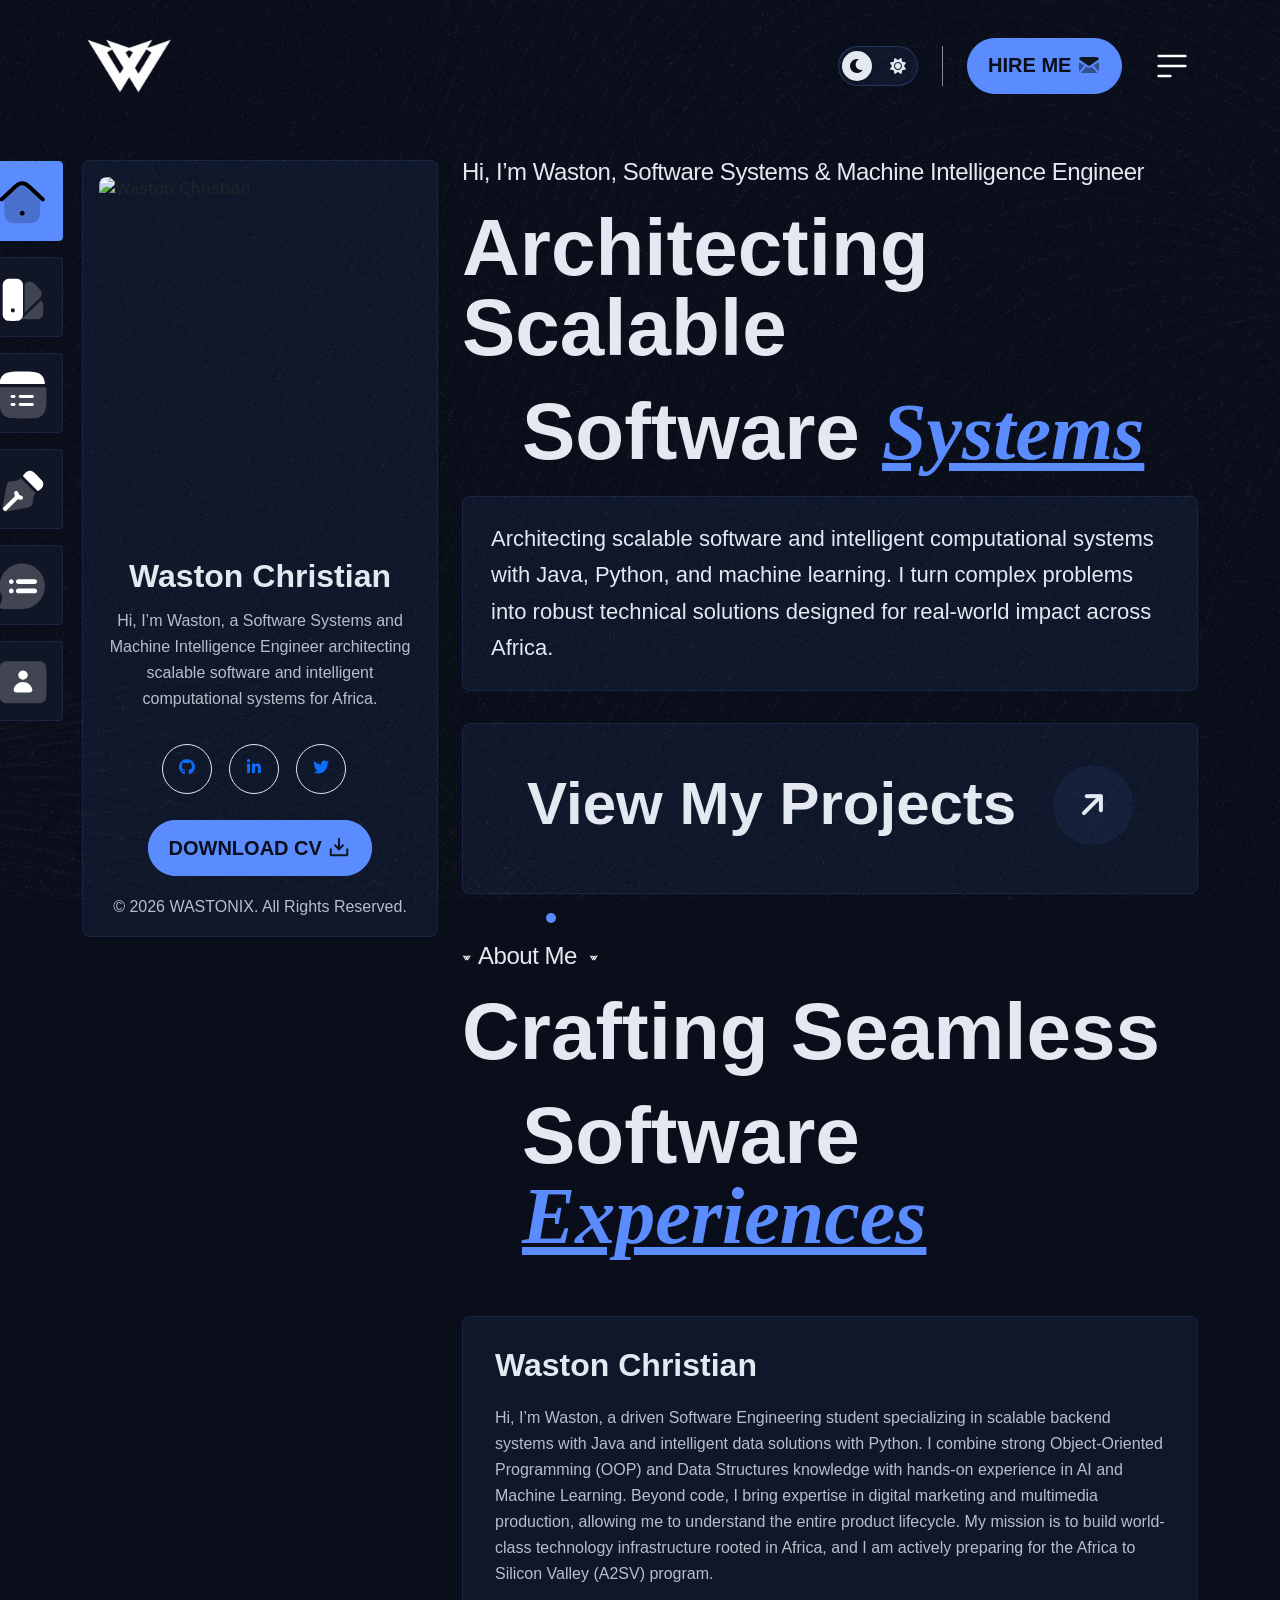
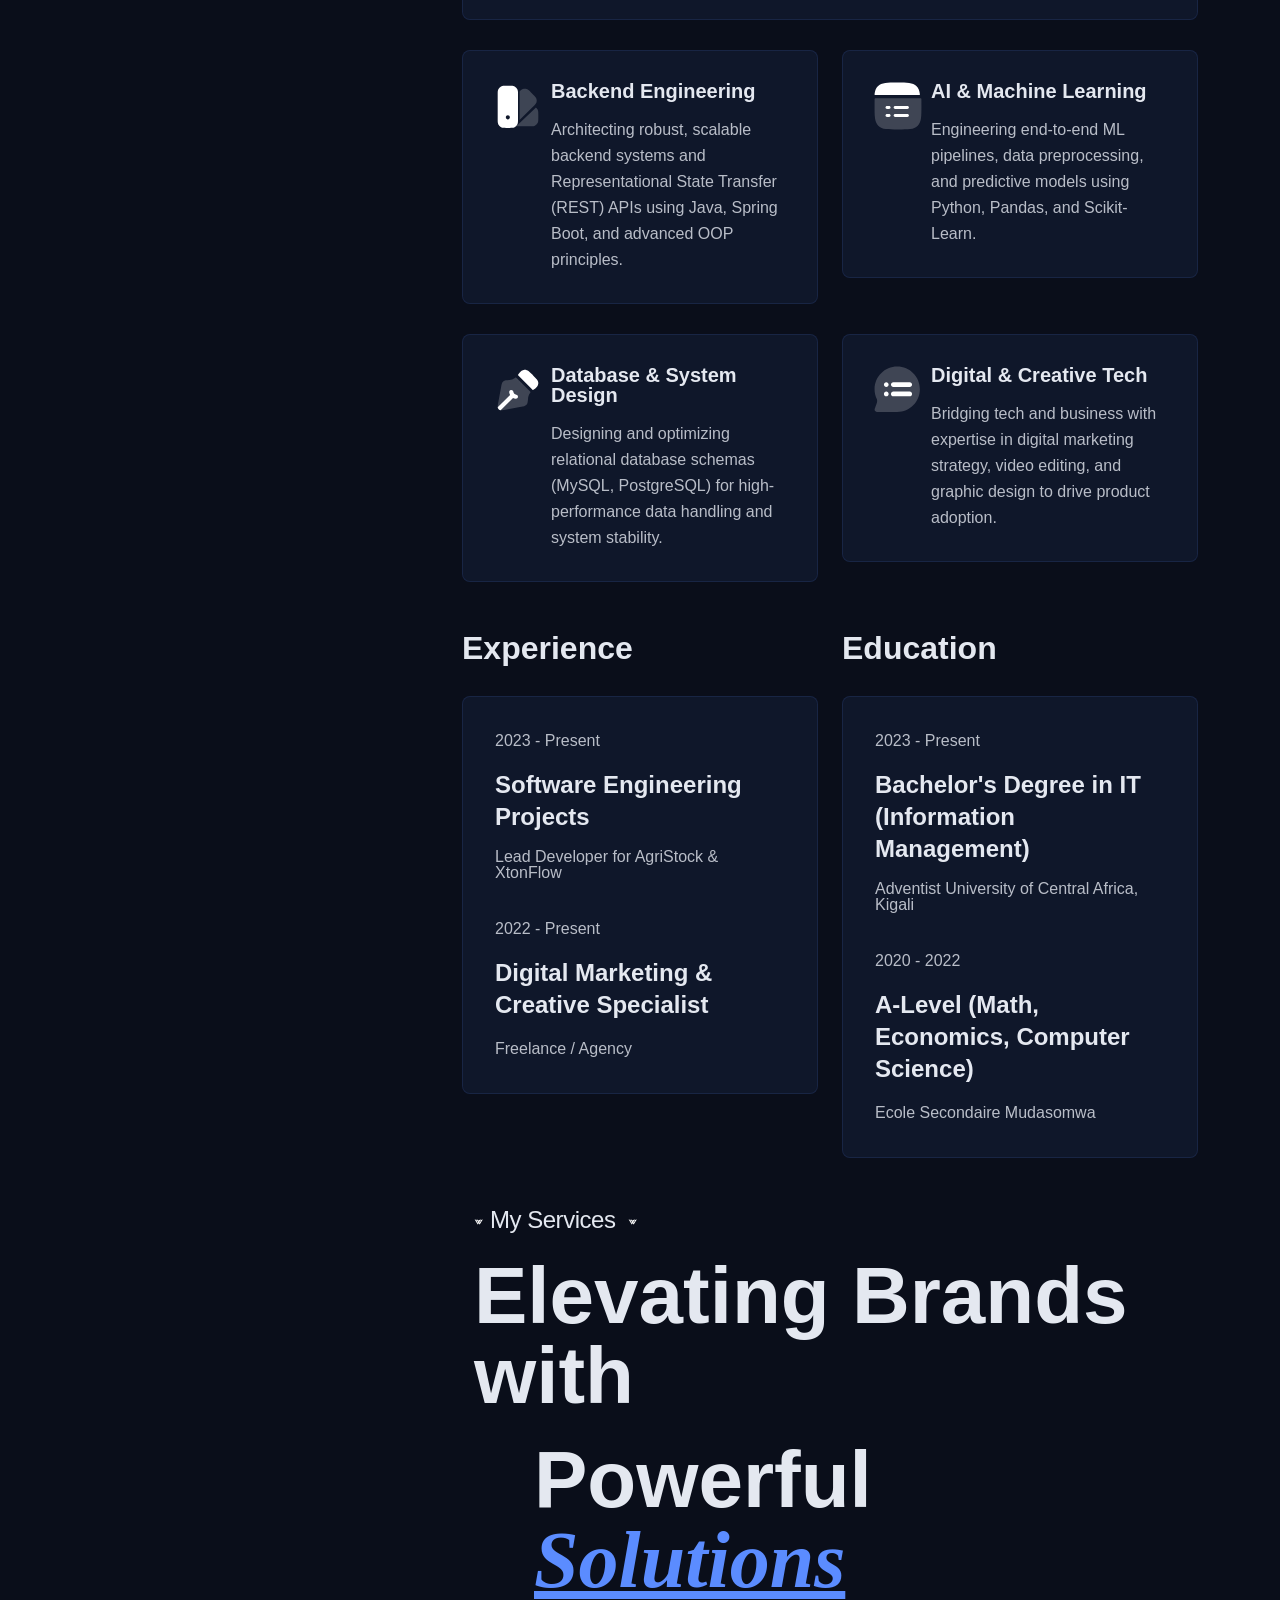
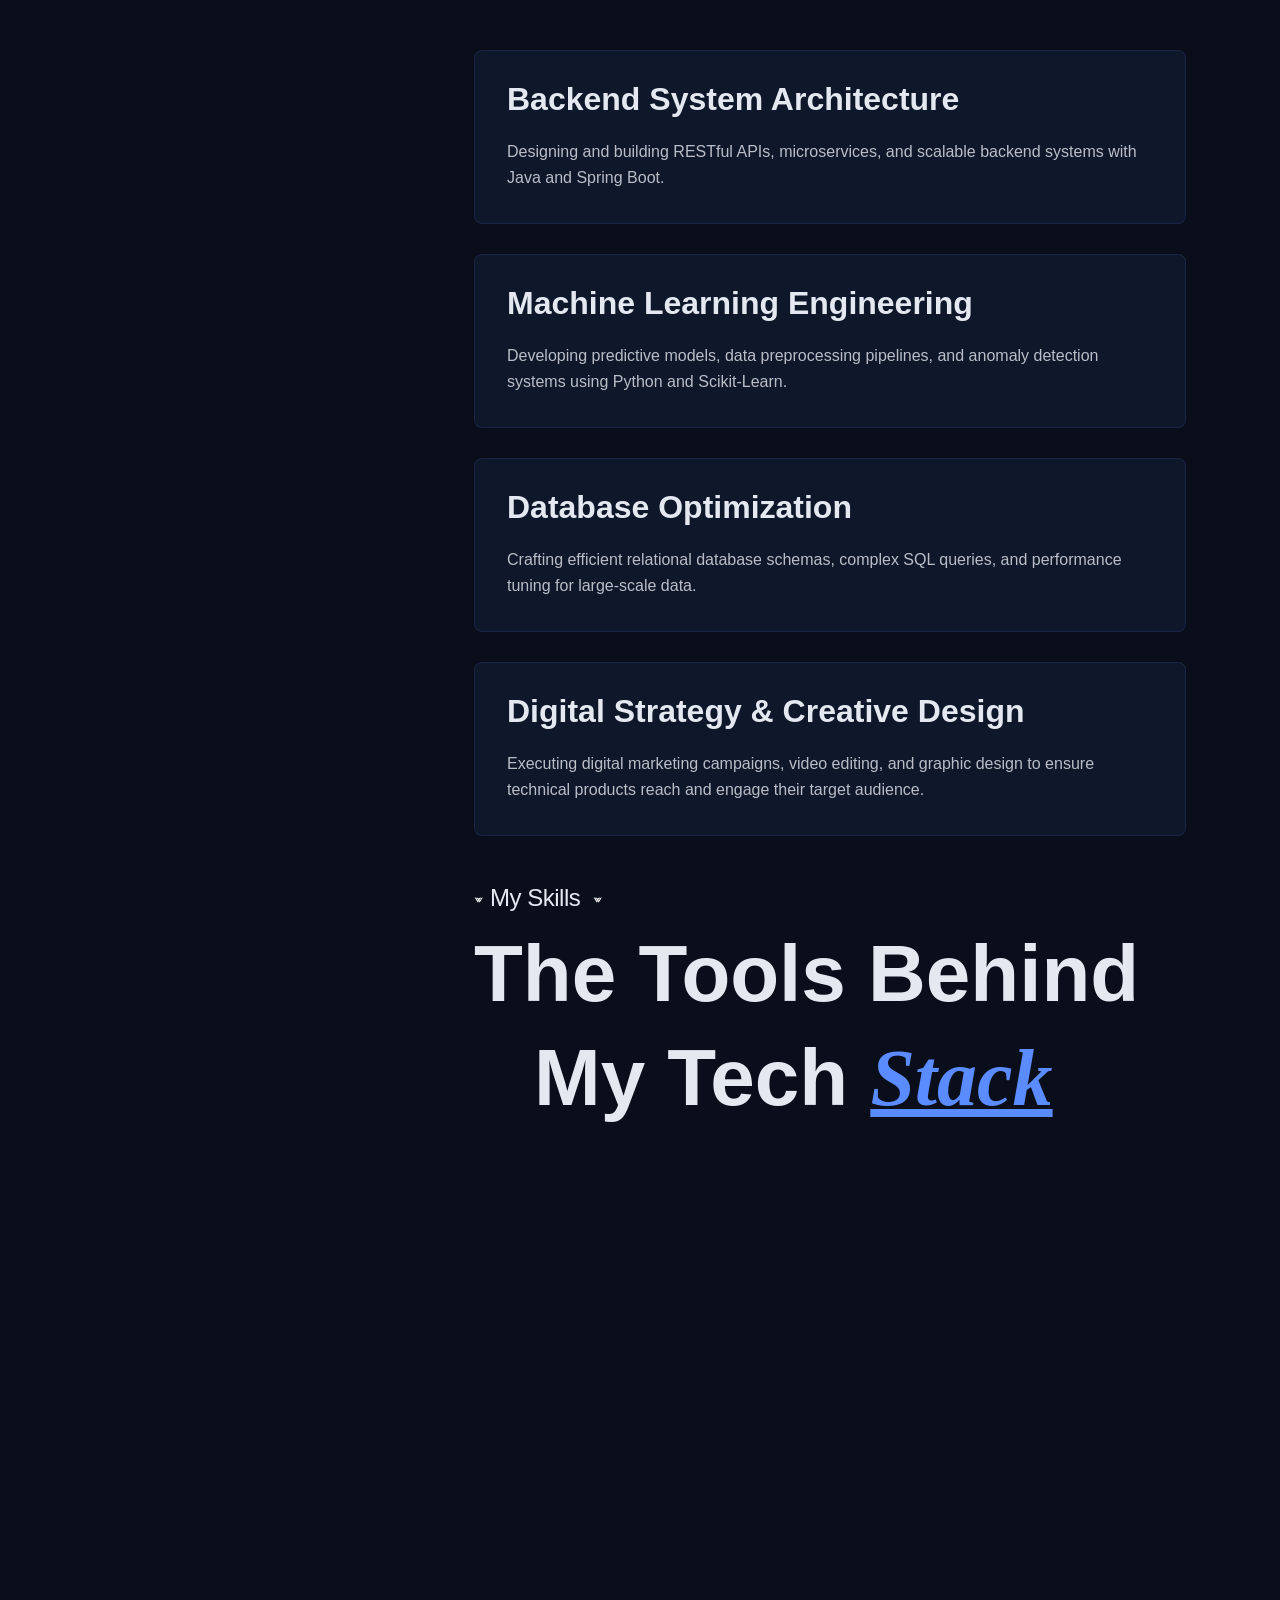
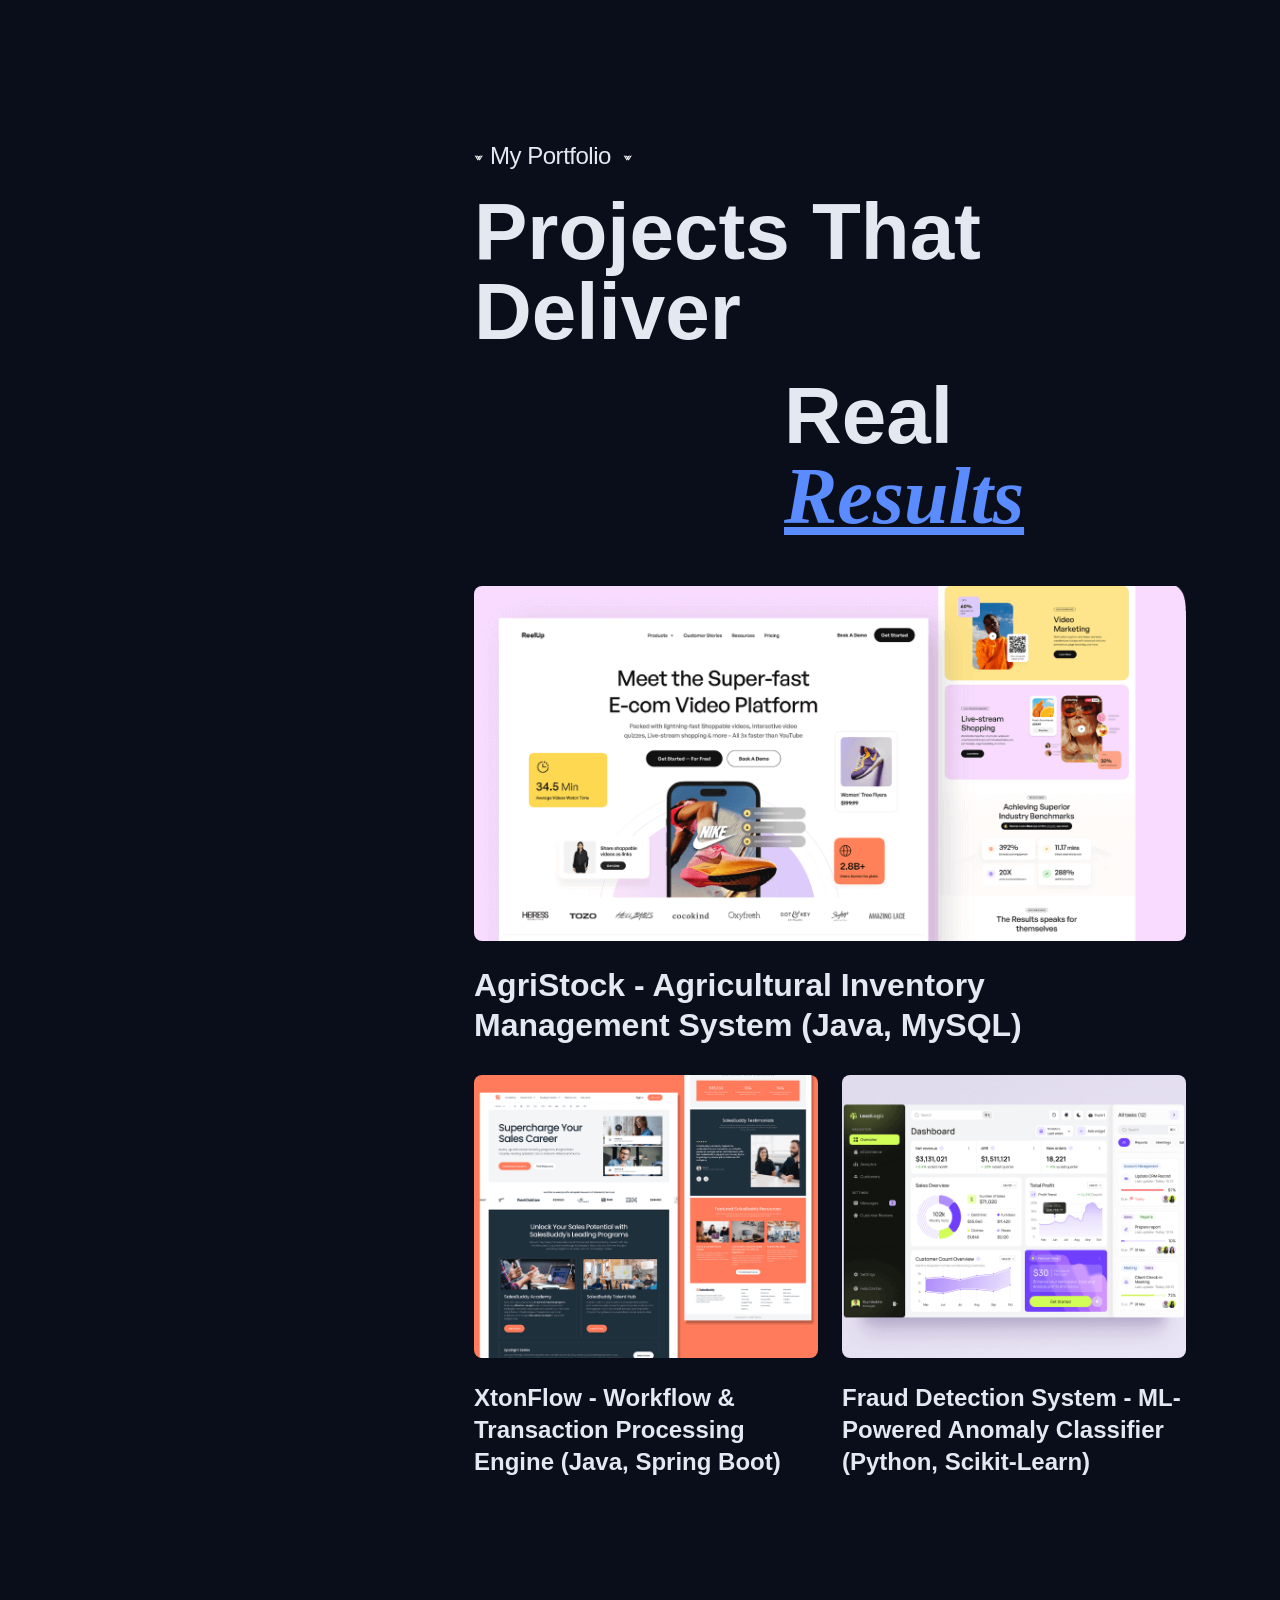
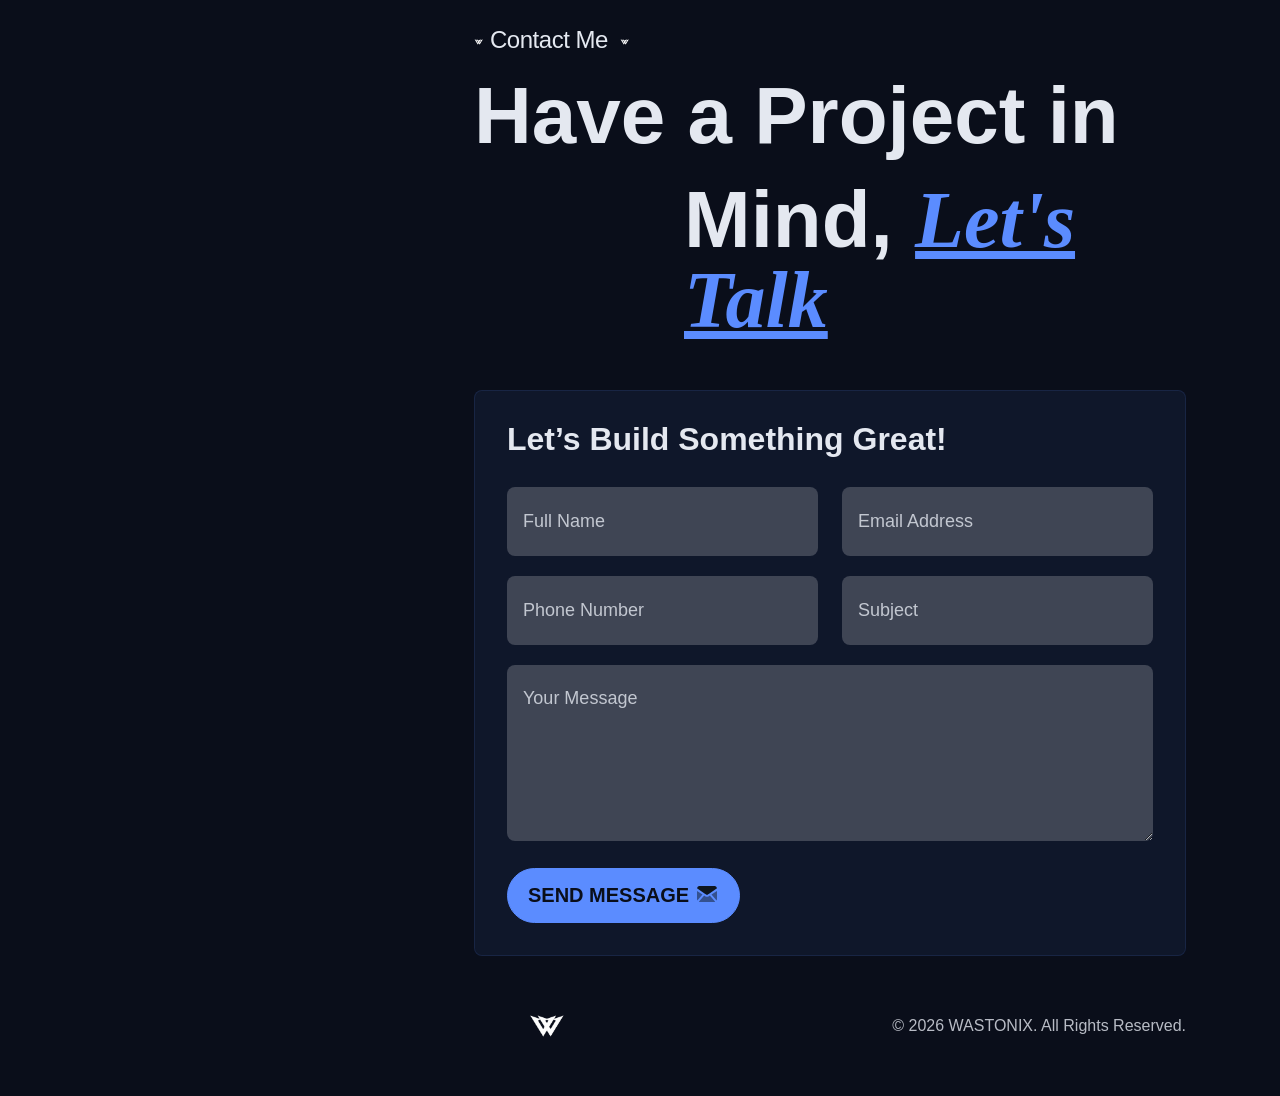
==== commit 12a804ba: "relevant details" ====
--- a/index.html
+++ b/index.html
@@ -4,7 +4,7 @@
 <head>
   <meta charset="UTF-8">
   <meta name="viewport" content="width=device-width, initial-scale=1.0">
-  <title>Waston Christian - Software Engineer & AI/ML Specialist</title>
+  <title>Waston Christian - Software Systems & Machine Intelligence Engineer</title>
 
   <!--=====FAB ICON=======-->
   <link rel="shortcut icon" href="assets/img/logo/favicon_io/favicon-32x32.png" type="image/x-icon">
@@ -76,8 +76,8 @@
           <h3 class="sidebar-heading">Social Links</h3>
           <ul>
             <li>
-              <a href="#"><i class="fa-brands fa-github"></i></a>
-              <a href="#"><i class="fa-brands fa-linkedin-in"></i></a>
+              <a href="https://github.com/christian-waston?tab=repositories" target="_blank" rel="noopener noreferrer"><i class="fa-brands fa-github"></i></a>
+              <a href="https://www.linkedin.com/in/abumukiza-leon-christian-3b72a4331/?skipRedirect=true" target="_blank" rel="noopener noreferrer"><i class="fa-brands fa-linkedin-in"></i></a>
               <a href="#"><i class="fa-brands fa-twitter"></i></a>
             </li>
           </ul>
@@ -133,16 +133,16 @@
               <a class="list-group-item list-group-item-action m-0" href="#list-item-6"><img src="assets/img/icons/home7.svg" alt=""> <span>Contact</span></a>
             </div>
             <div class="img1 image-anime reveal">
-              <img src="assets/img/all-images/hero/asa.jpg" alt="Waston Christian">
+              <img src="assets/img/all-images/hero/kkk%20-%20Copy.jpg" alt="Waston Christian">
             </div>
             <div class="space18"></div>
             <h3>Waston Christian</h3>
             <div class="space16"></div>
-            <p>Hi, I’m Waston, a Software Engineer specializing in Java backend systems and Python AI/ML solutions, building scalable tech for Africa.</p>
+            <p>Hi, I’m Waston, a Software Systems and Machine Intelligence Engineer architecting scalable software and intelligent computational systems for Africa.</p>
             <div class="space32"></div>
             <ul>
-              <li><a href="#"><i class="fa-brands fa-github"></i></a></li>
-              <li><a href="#"><i class="fa-brands fa-linkedin-in"></i></a></li>
+              <li><a href="https://github.com/christian-waston?tab=repositories" target="_blank" rel="noopener noreferrer"><i class="fa-brands fa-github"></i></a></li>
+              <li><a href="https://www.linkedin.com/in/abumukiza-leon-christian-3b72a4331/?skipRedirect=true" target="_blank" rel="noopener noreferrer"><i class="fa-brands fa-linkedin-in"></i></a></li>
               <li><a href="#"><i class="fa-brands fa-twitter"></i></a></li>
             </ul>
             <div class="space44"></div>
@@ -160,13 +160,13 @@
             <!--===== HERO AREA STARTS =======-->
             <div id="list-item-1">
               <div class="hero-heading-area heading1">
-                <h5 data-aos="fade-left" data-aos-duration="800">Hi, I’m Waston, Software Engineer (Java) & AI/ML Engineer (Python)</h5>
+                <h5 data-aos="fade-left" data-aos-duration="800">Hi, I’m Waston, Software Systems & Machine Intelligence Engineer</h5>
                 <div class="space24"></div>
-                <h1 data-aos="fade-left" data-aos-duration="900">Building Scalable </h1>
+                <h1 data-aos="fade-left" data-aos-duration="900">Architecting Scalable </h1>
                 <div class="space24"></div>
-                <h1 class="head" data-aos="fade-left" data-aos-duration="1000">Tech Solutions <span>for Africa</span></h1>
+                <h1 class="head" data-aos="fade-left" data-aos-duration="1000">Software <span>Systems</span></h1>
                 <div class="space24"></div>
-                <p data-aos="fade-left" data-aos-duration="1100">Results-driven engineering student specializing in robust backend systems with Java and intelligent data solutions with Python. Passionate about leveraging Machine Learning (ML) to solve high-impact problems. Actively preparing for the Africa to Silicon Valley (A2SV) program with a mission to build world-class technology infrastructure.</p>
+                <p data-aos="fade-left" data-aos-duration="1100">Architecting scalable software and intelligent computational systems with Java, Python, and machine learning. I turn complex problems into robust technical solutions designed for real-world impact across Africa.</p>
                 <div class="space32"></div>
                 <div class="main-btn-area" data-aos="fade-up" data-aos-duration="1200">
                   <a href="#list-item-5">View My Projects <span><i class="fa-solid fa-arrow-right"></i></span></a>
@@ -395,7 +395,7 @@
                         <div class="col-lg-4 col-md-6" data-aos="zoom-out" data-aos-duration="1200">
                           <div class="skill-boxarea">
                             <div class="icons">
-                              <img src="assets/img/icons/png skills/icons8-spring-logo-color/icons8-spring-logo-144.svg" alt="Spring Boot">
+                              <img src="assets/img/icons/png skills/icons8-spring-boot-48.png" alt="Spring Boot">
                             </div>
                             <div class="space24"></div>
                             <h3><span class="counter">80</span>%</h3>
--- a/assets/css/main.css
+++ b/assets/css/main.css
@@ -1502,6 +1502,24 @@
   position: relative;
   z-index: 1;
 }
+.main-hero-area .hero-heading-area > p {
+  max-width: 820px;
+  margin-right: auto;
+  text-align: left;
+  font-size: 22px;
+  line-height: 1.65;
+  padding: 24px 28px;
+  border: 1px solid var(--ztc-border-border-2);
+  border-radius: 8px;
+  background: var(--ztc-bg-bg2);
+}
+@media (max-width: 767px) {
+  .main-hero-area .hero-heading-area > p {
+    font-size: 18px;
+    line-height: 1.55;
+    padding: 18px;
+  }
+}
 .main-hero-area .hero-heading-area .arrow {
   display: flex;
   align-items: center;
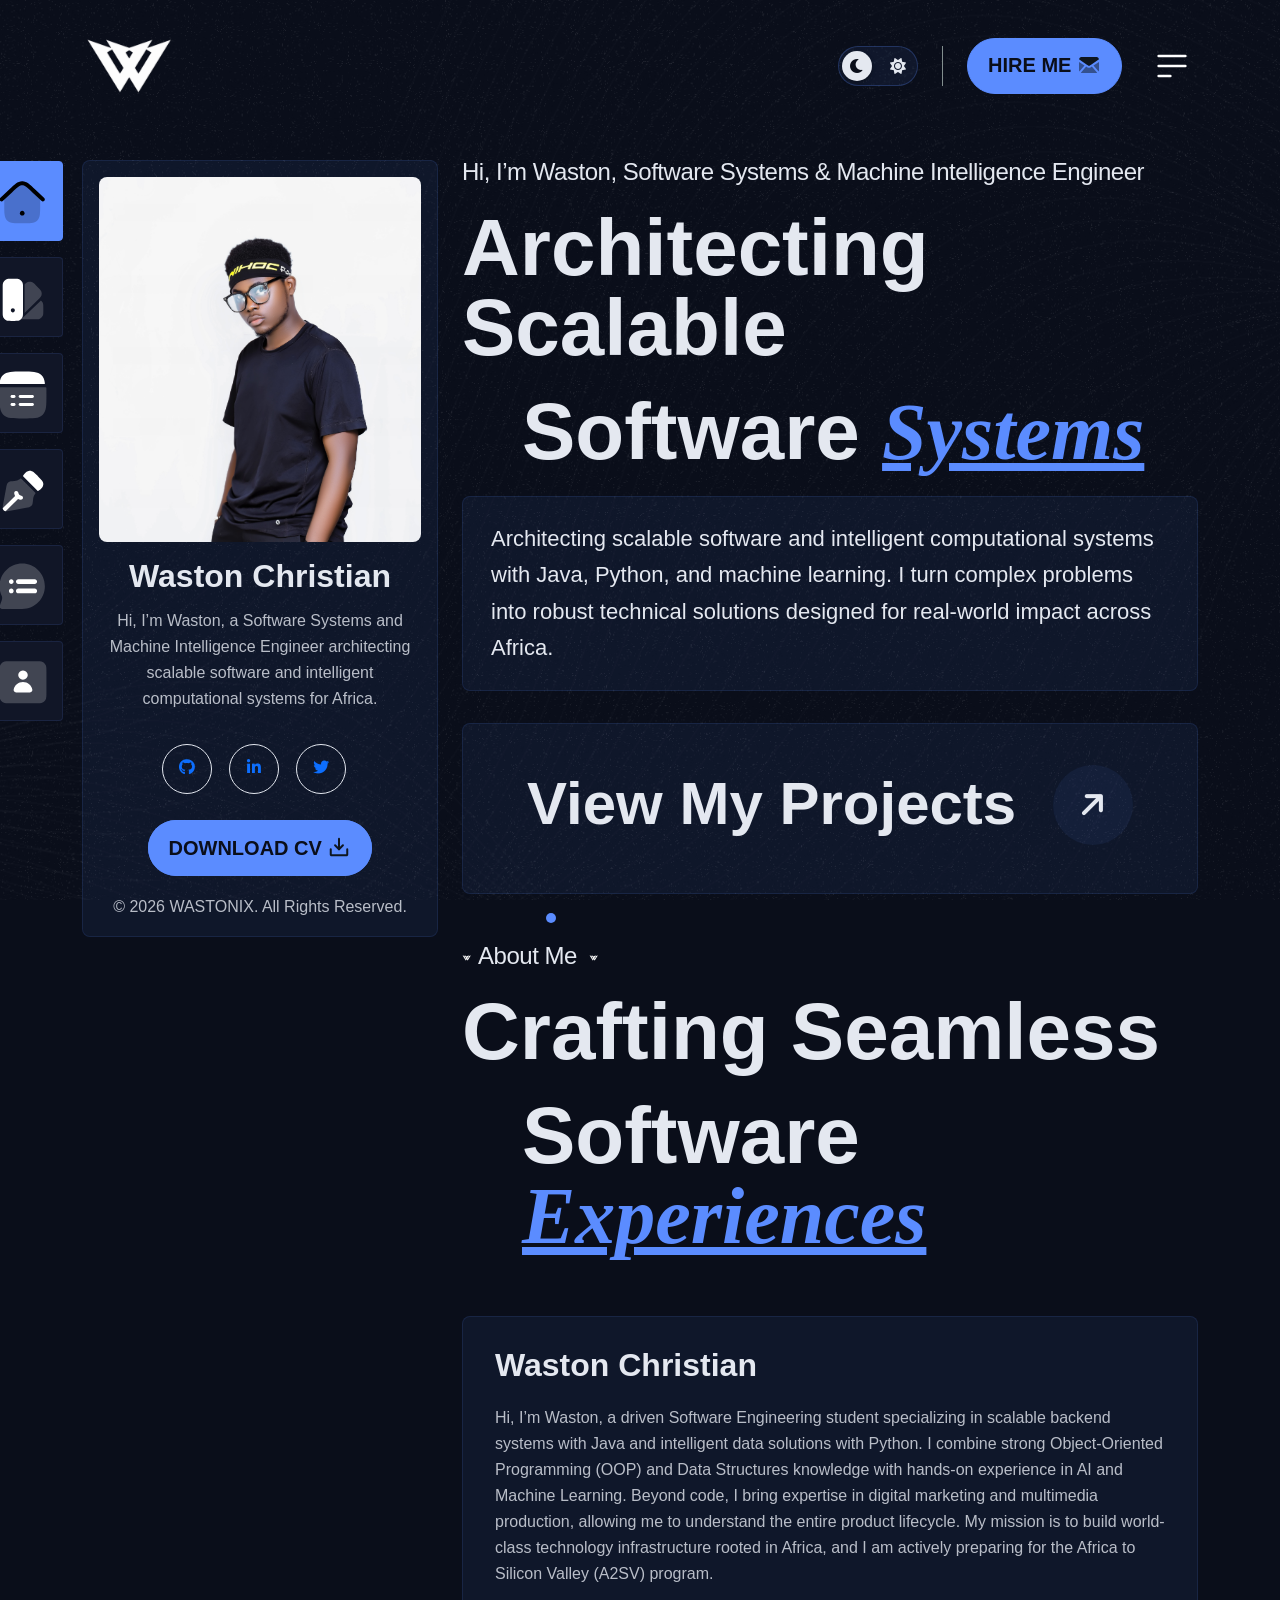
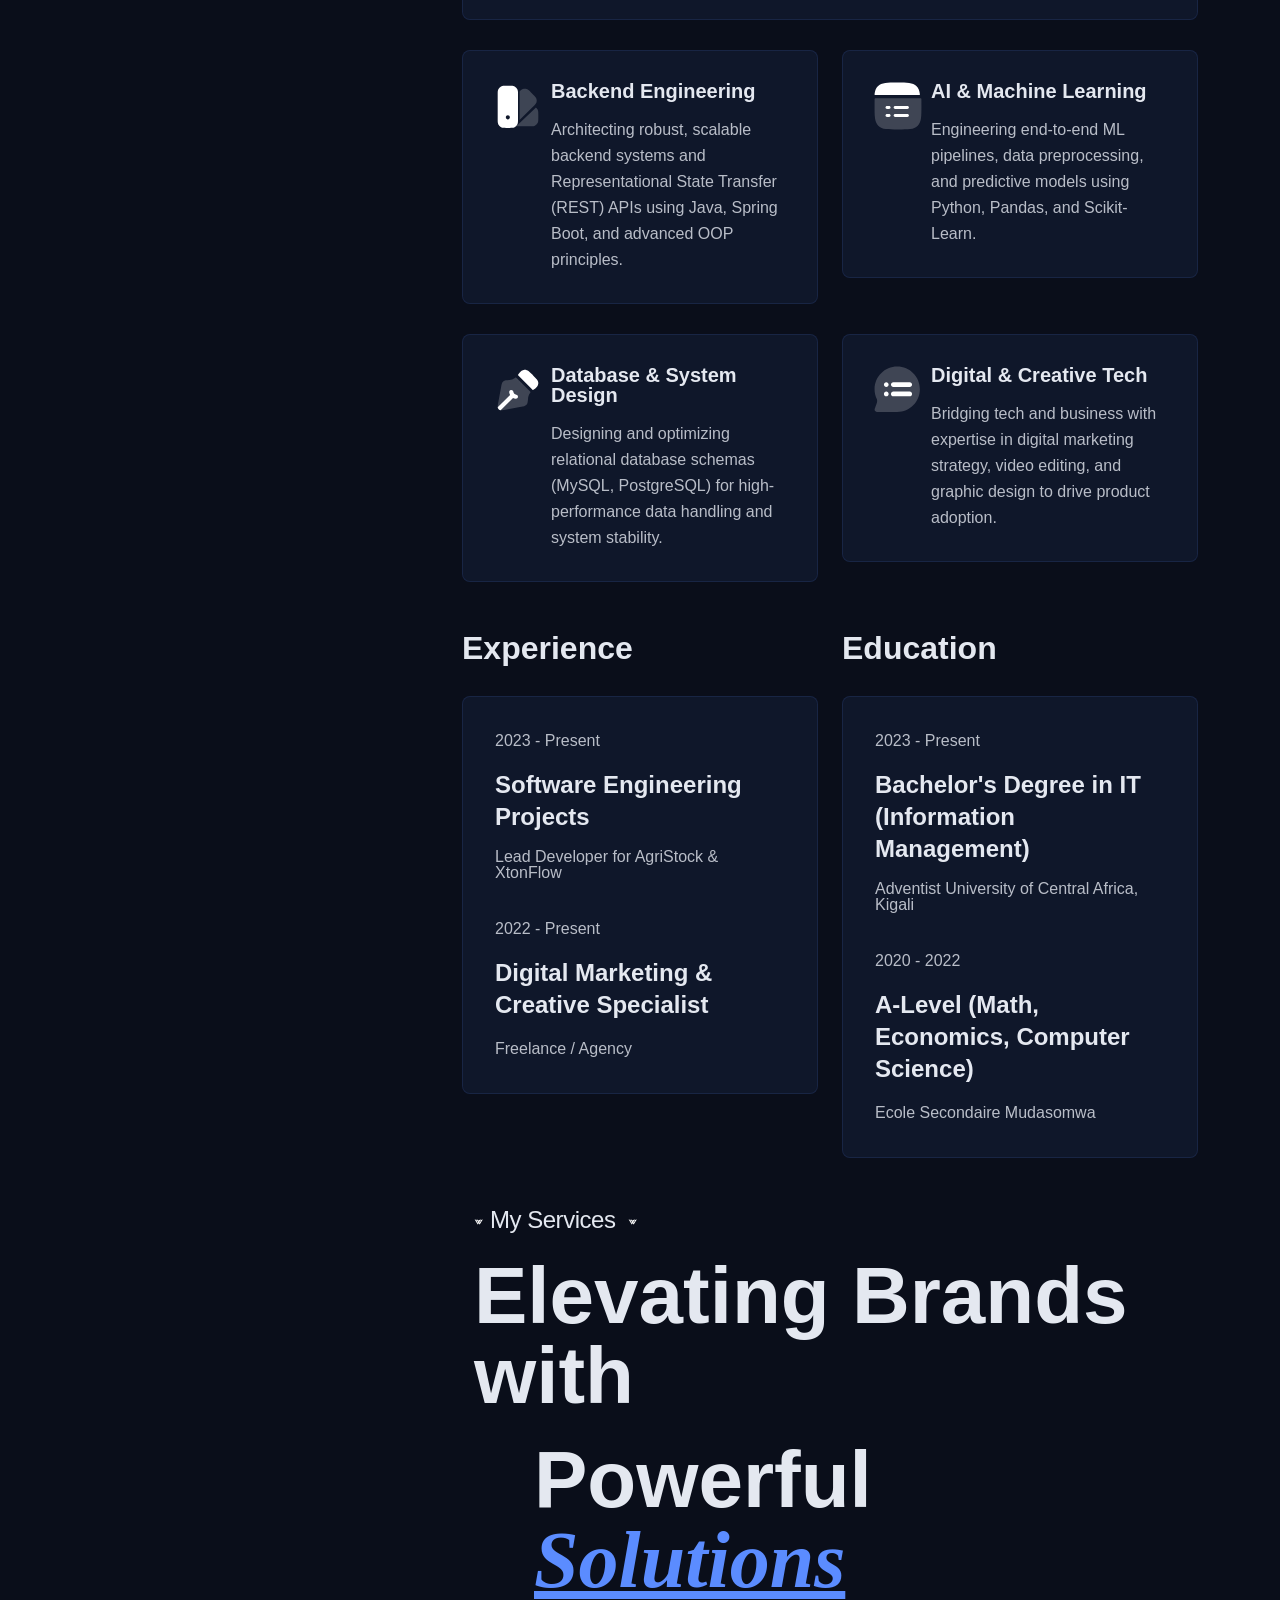
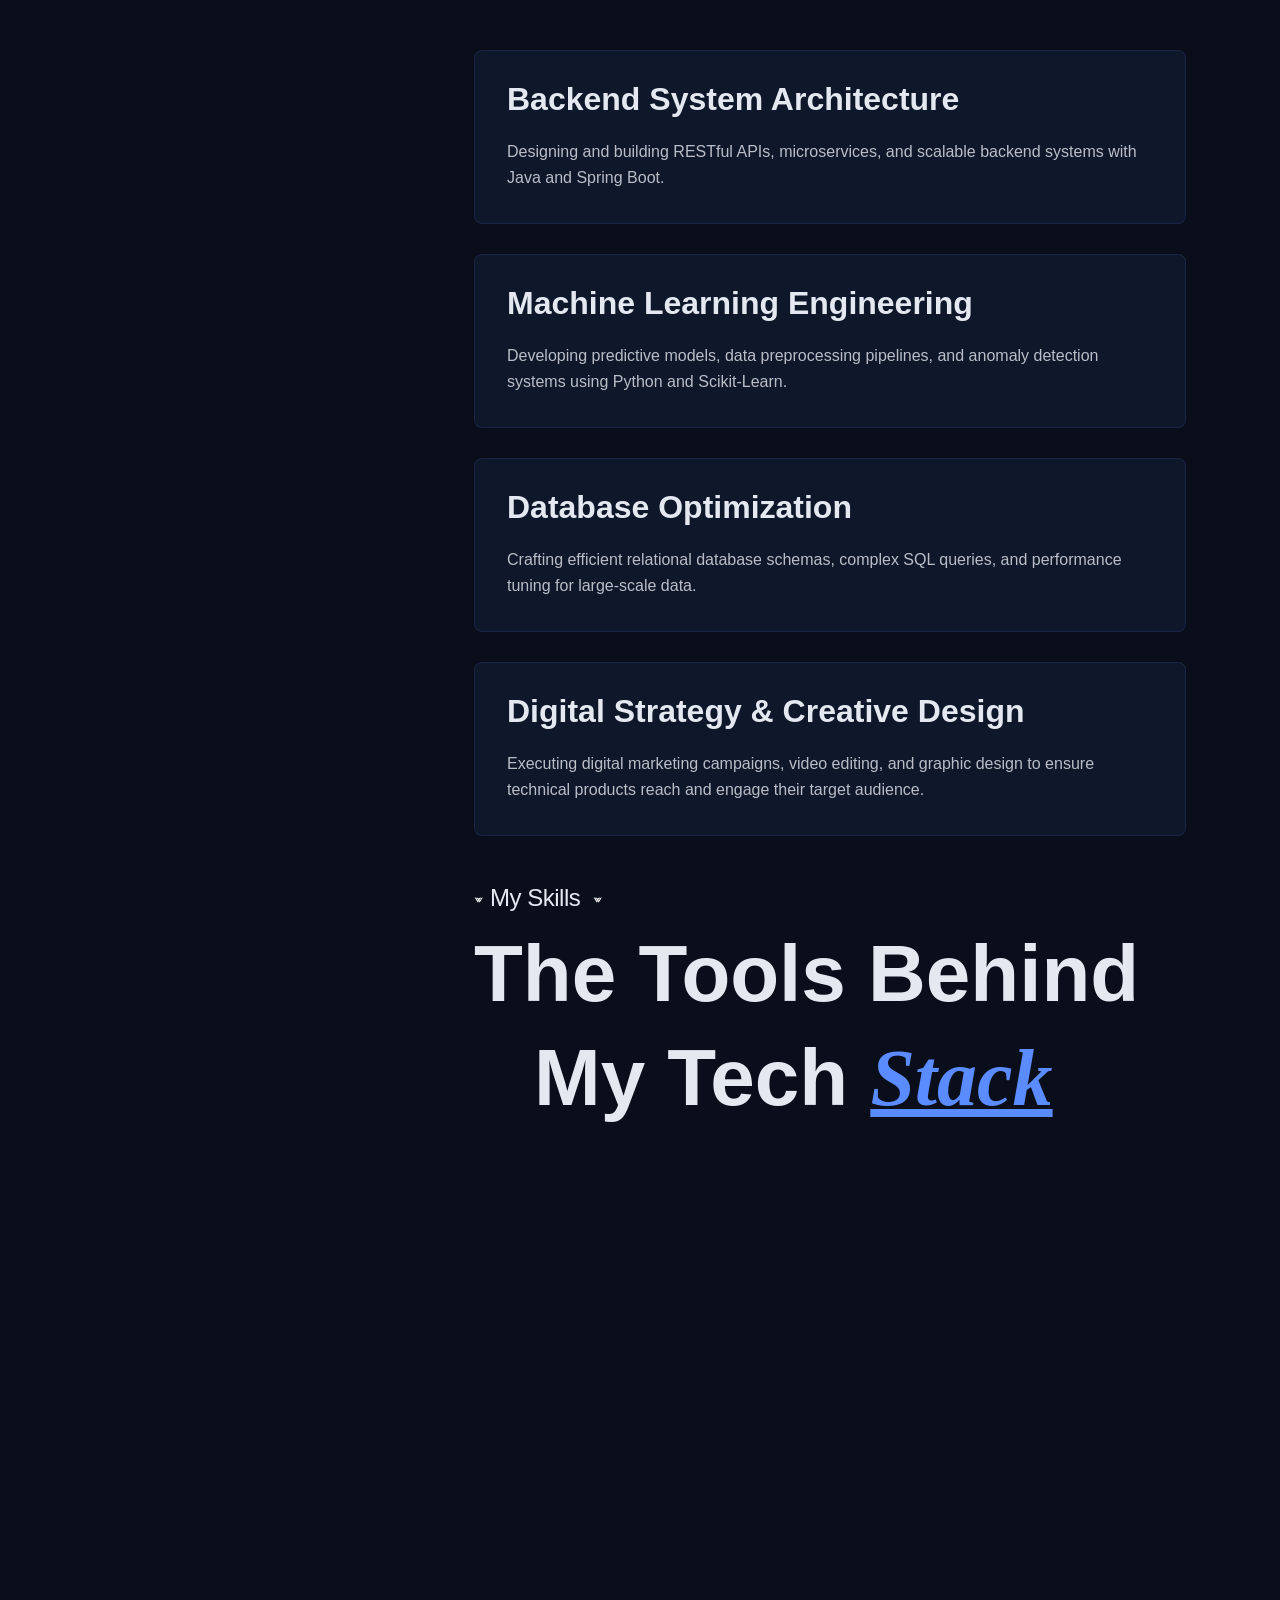
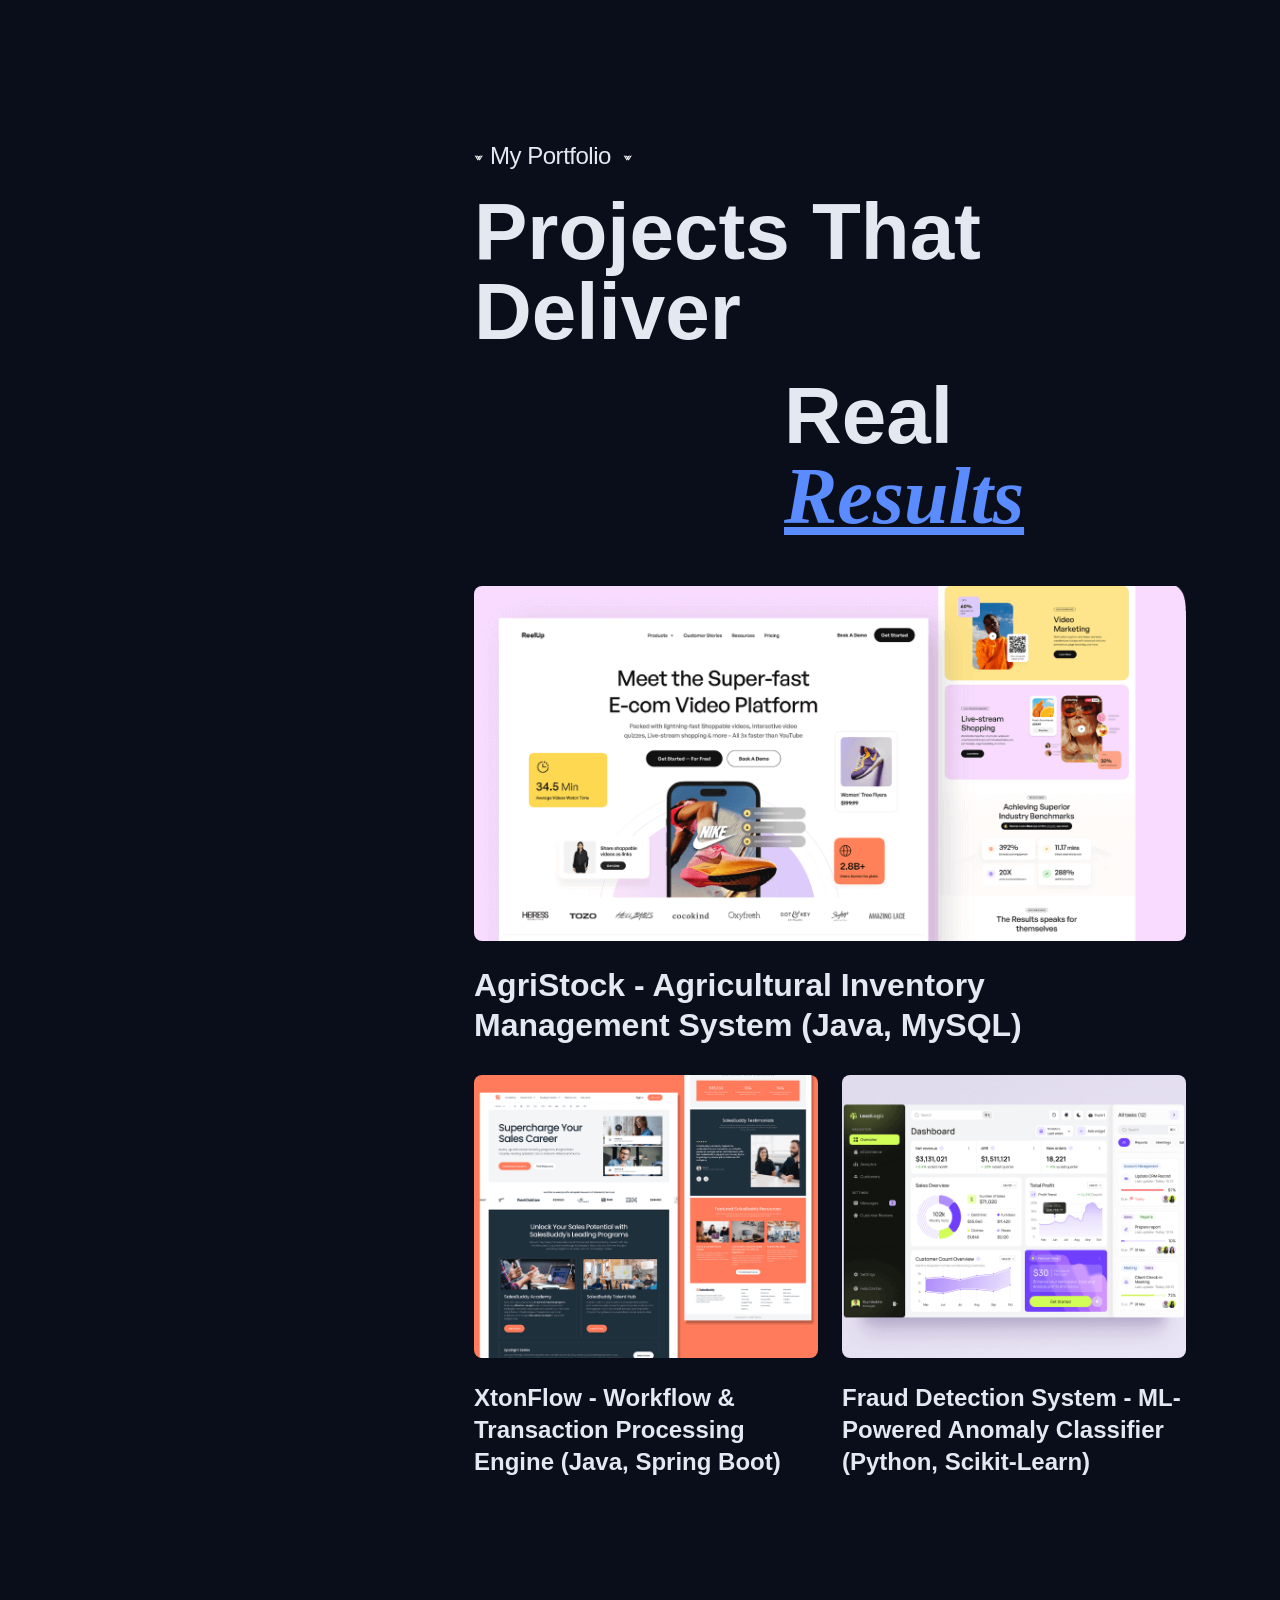
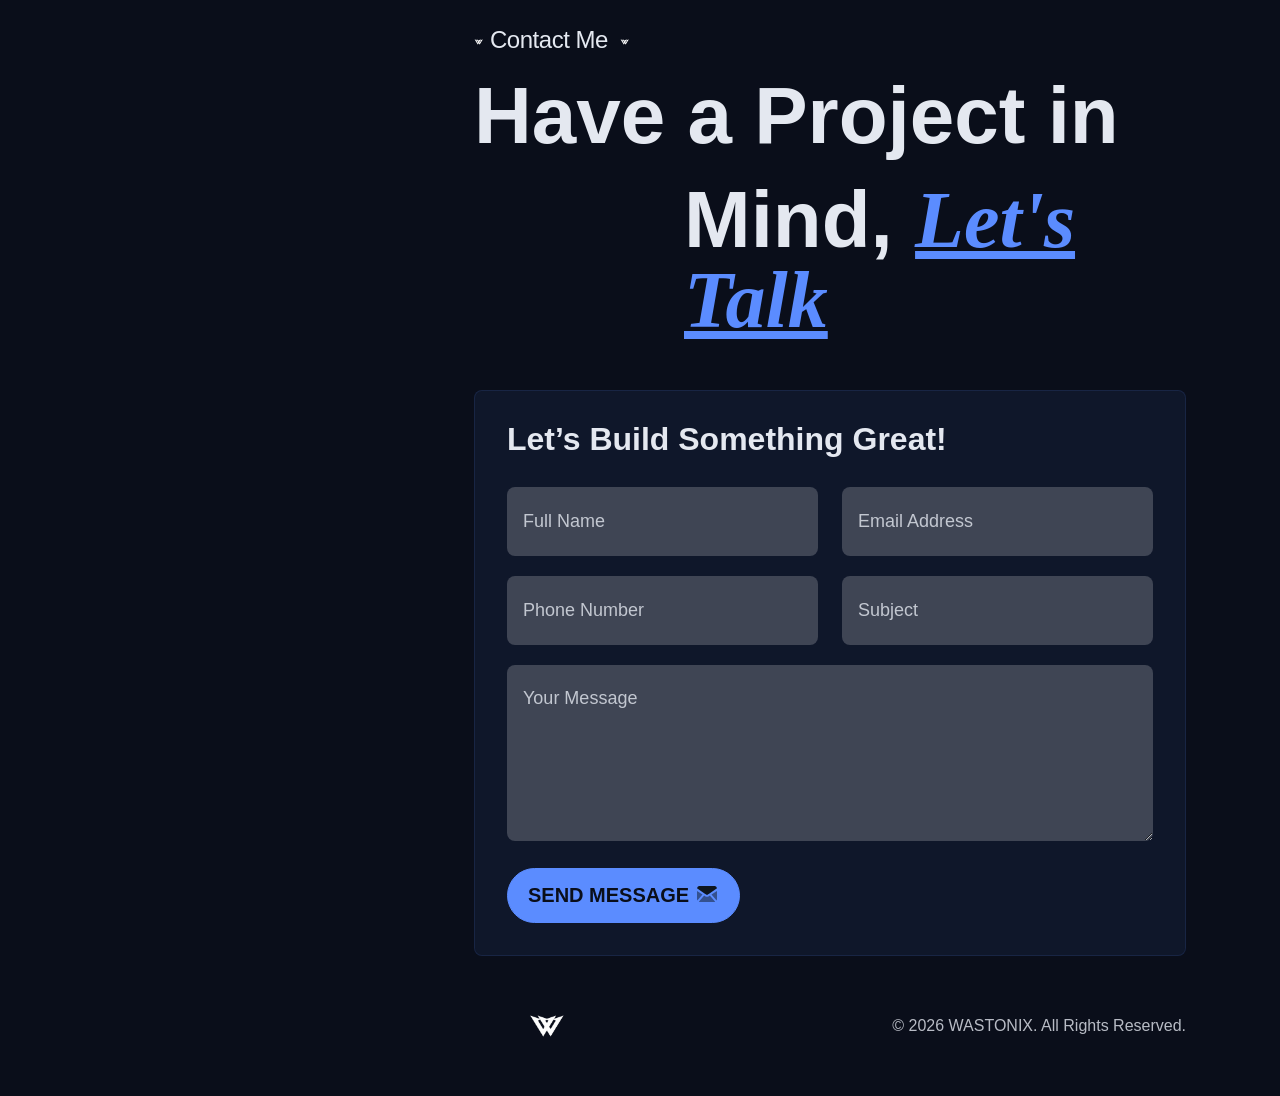
==== commit eaa1c0fe: "relevant details" ====
--- a/index.html
+++ b/index.html
@@ -133,7 +133,7 @@
               <a class="list-group-item list-group-item-action m-0" href="#list-item-6"><img src="assets/img/icons/home7.svg" alt=""> <span>Contact</span></a>
             </div>
             <div class="img1 image-anime reveal">
-              <img src="assets/img/all-images/hero/kkk%20-%20Copy.jpg" alt="Waston Christian">
+              <img src="assets/img/all-images/hero/asa.jpg" alt="Waston Christian">
             </div>
             <div class="space18"></div>
             <h3>Waston Christian</h3>
@@ -383,7 +383,7 @@
                         <div class="col-lg-4 col-md-6" data-aos="zoom-out" data-aos-duration="1100">
                           <div class="skill-boxarea">
                             <div class="icons">
-                              <img src="assets/img/icons/png skills/icons8-sql-database-color/icons8-sql-database-144.svg" alt="SQL">
+                              <img src="assets/img/icons/png skills/icons8-postgresql-color/icons8-postgresql-48.svg" alt="PostgreSQL">
                             </div>
                             <div class="space24"></div>
                             <h3><span class="counter">85</span>%</h3>
@@ -407,7 +407,7 @@
                         <div class="col-lg-4 col-md-6" data-aos="zoom-out" data-aos-duration="1000">
                           <div class="skill-boxarea">
                             <div class="icons">
-                              <img src="assets/img/icons/png skills/icons8-pandas-color/icons8-pandas-144.svg" alt="Pandas">
+                              <img src="assets/img/icons/png skills/icons8-pandas-48.png" alt="Pandas">
                             </div>
                             <div class="space24"></div>
                             <h3><span class="counter">80</span>%</h3>
@@ -419,7 +419,7 @@
                         <div class="col-lg-4 col-md-6" data-aos="zoom-out" data-aos-duration="1100">
                           <div class="skill-boxarea">
                             <div class="icons">
-                              <img src="assets/img/icons/png skills/icons8-github-color/icons8-github-144.svg" alt="Git">
+                              <img src="assets/img/icons/png skills/icons8-github-logo-50.png" alt="Git">
                             </div>
                             <div class="space24"></div>
                             <h3><span class="counter">90</span>%</h3>
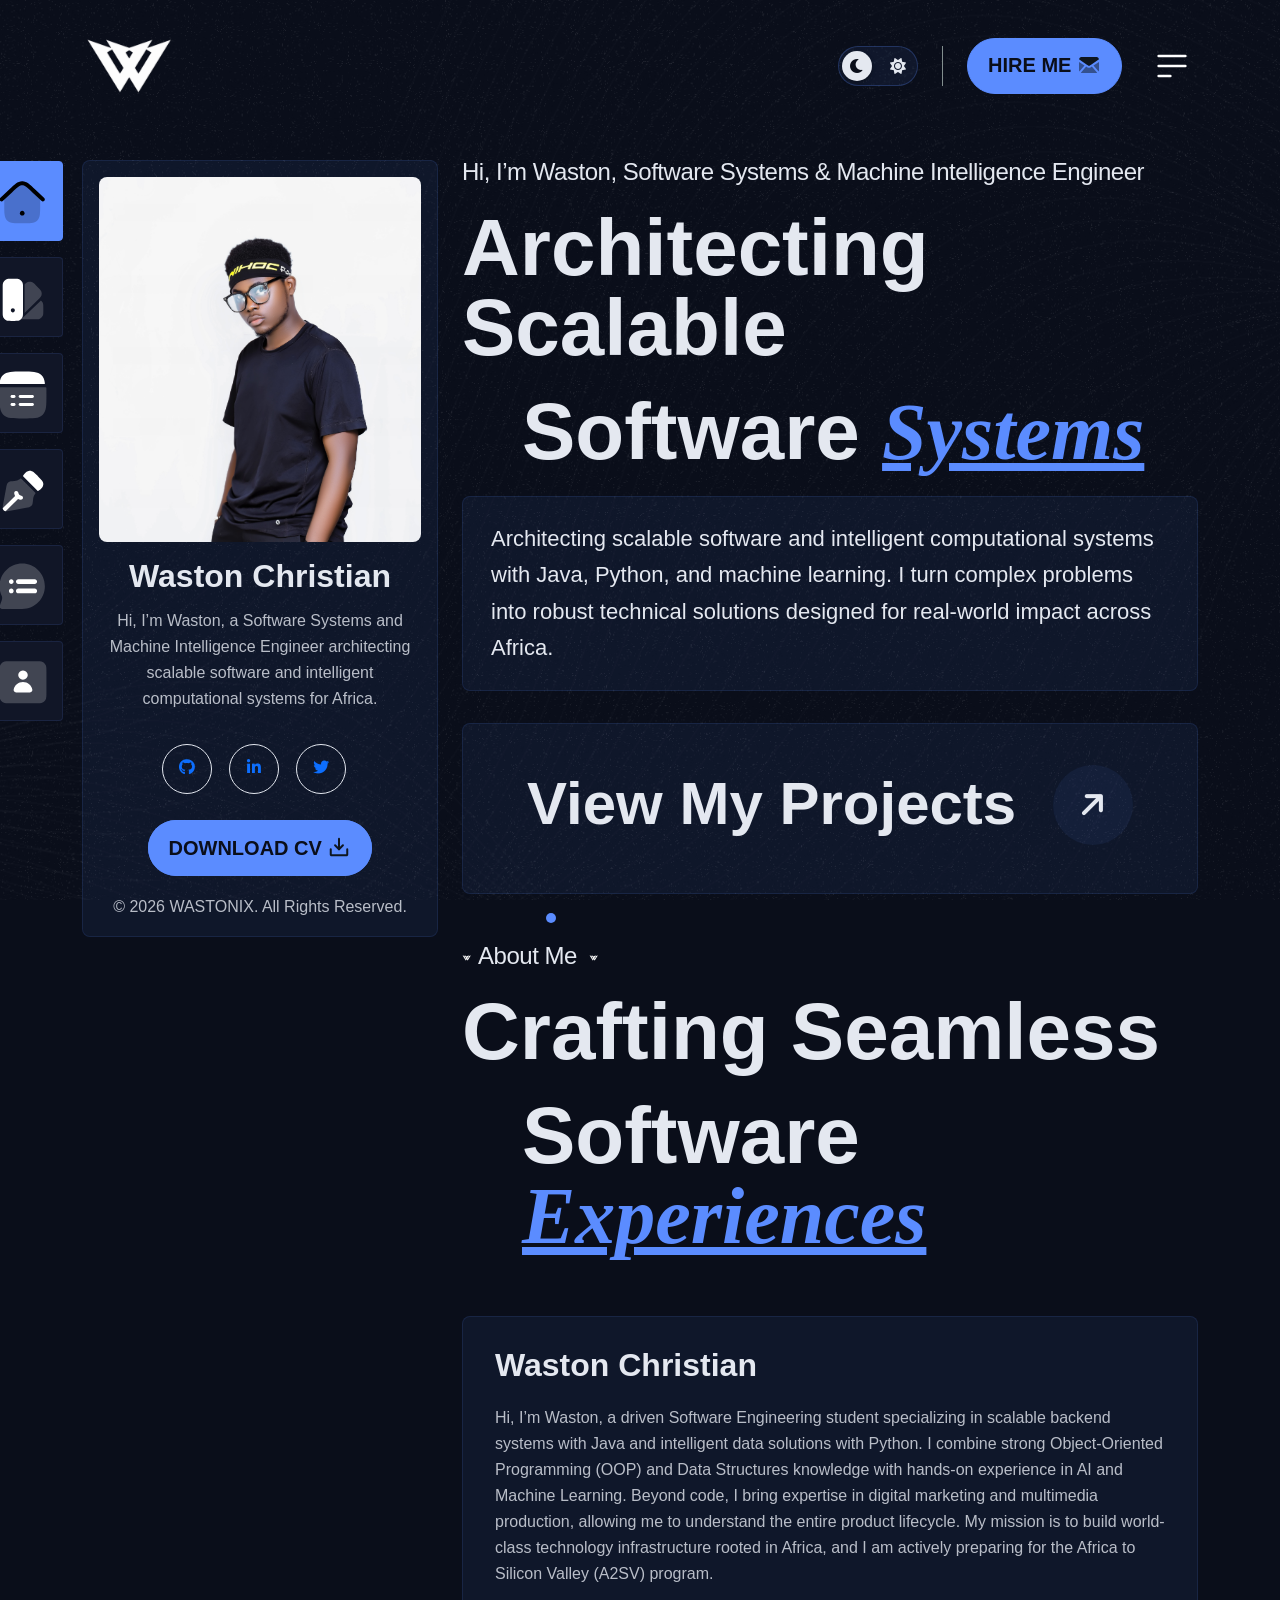
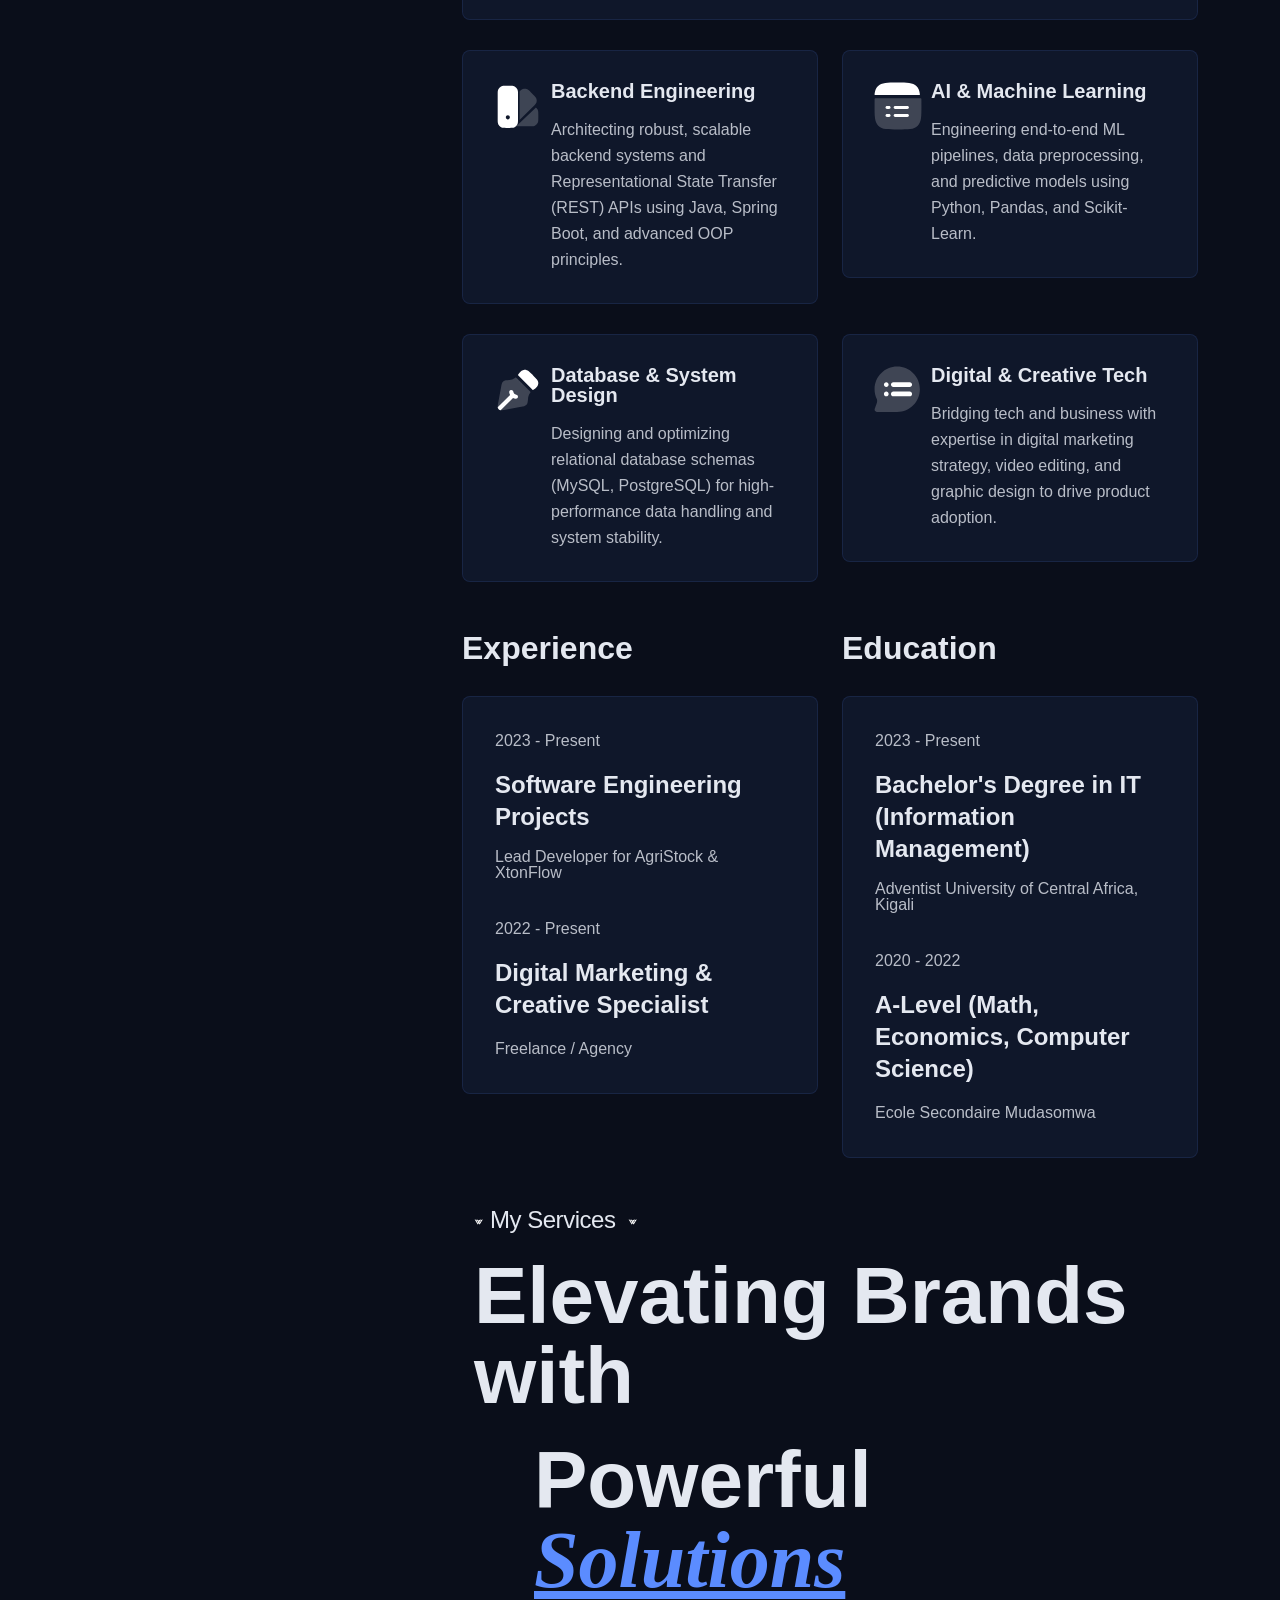
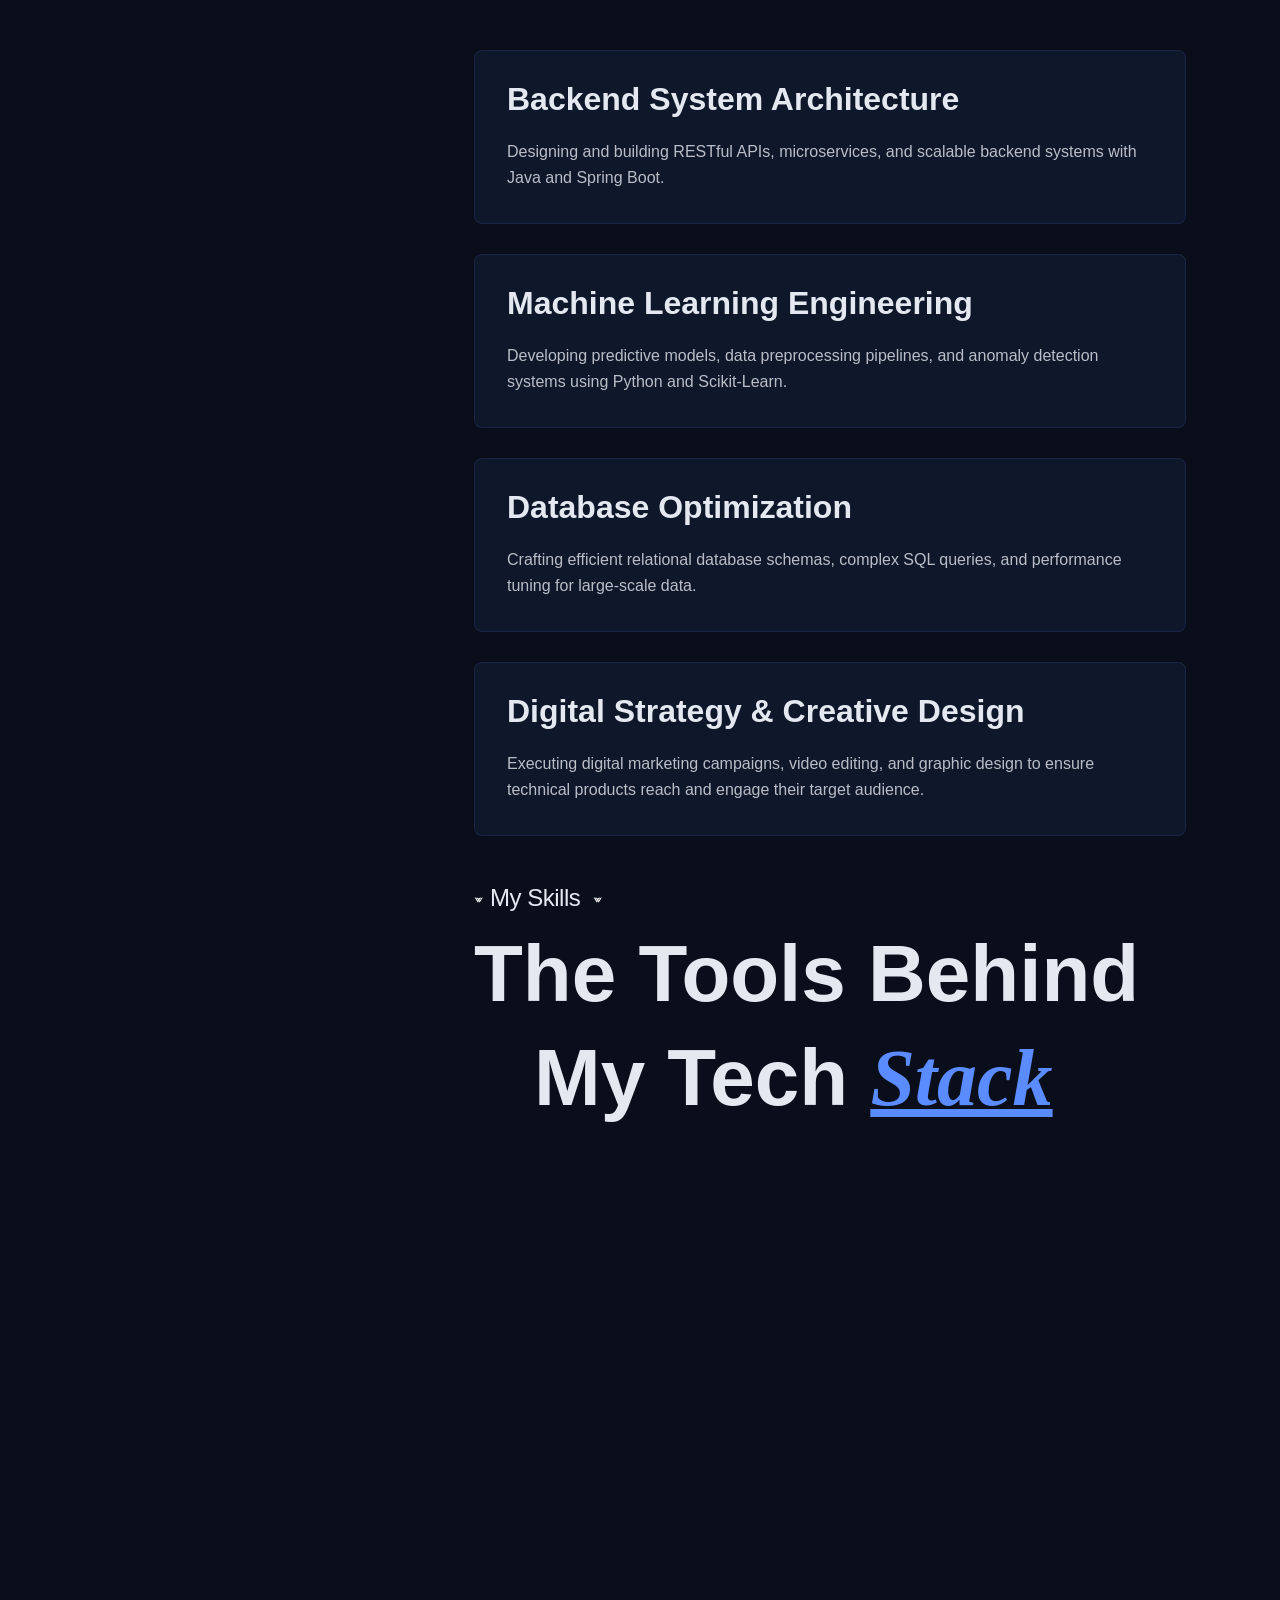
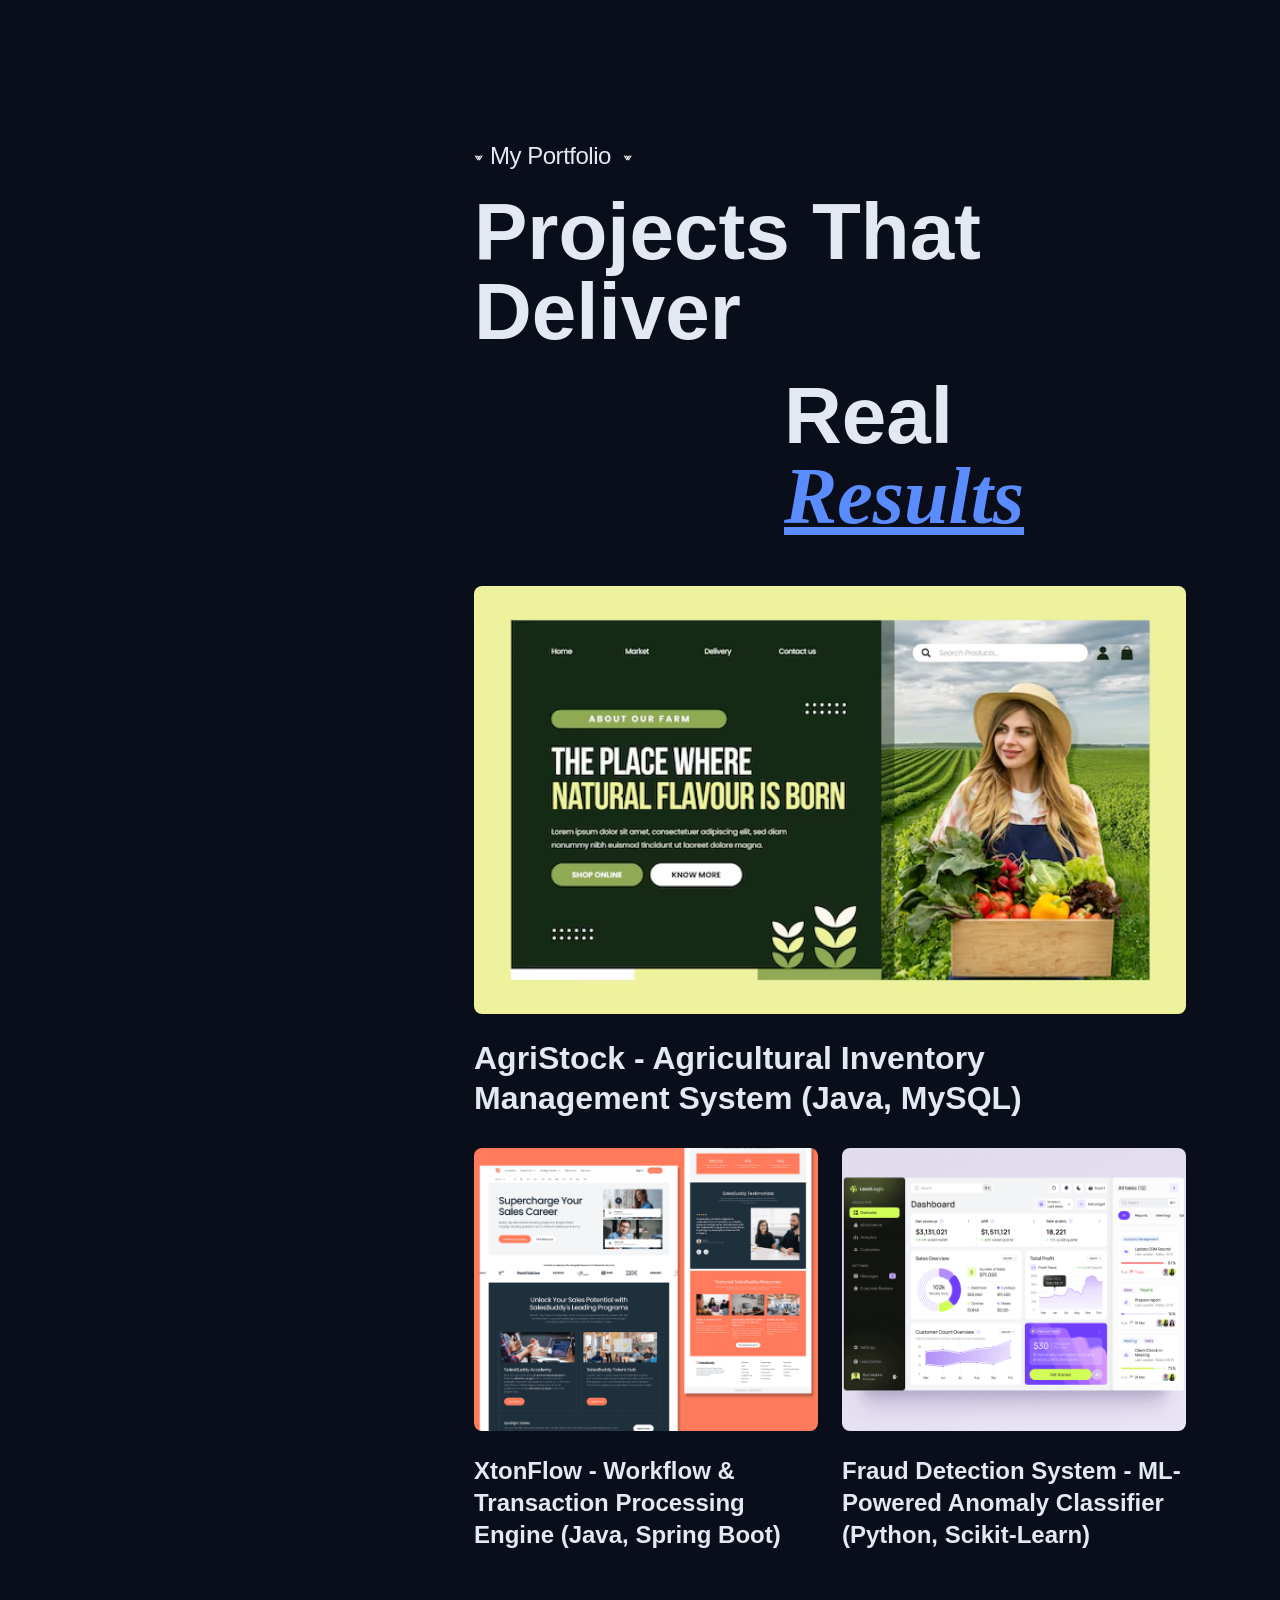
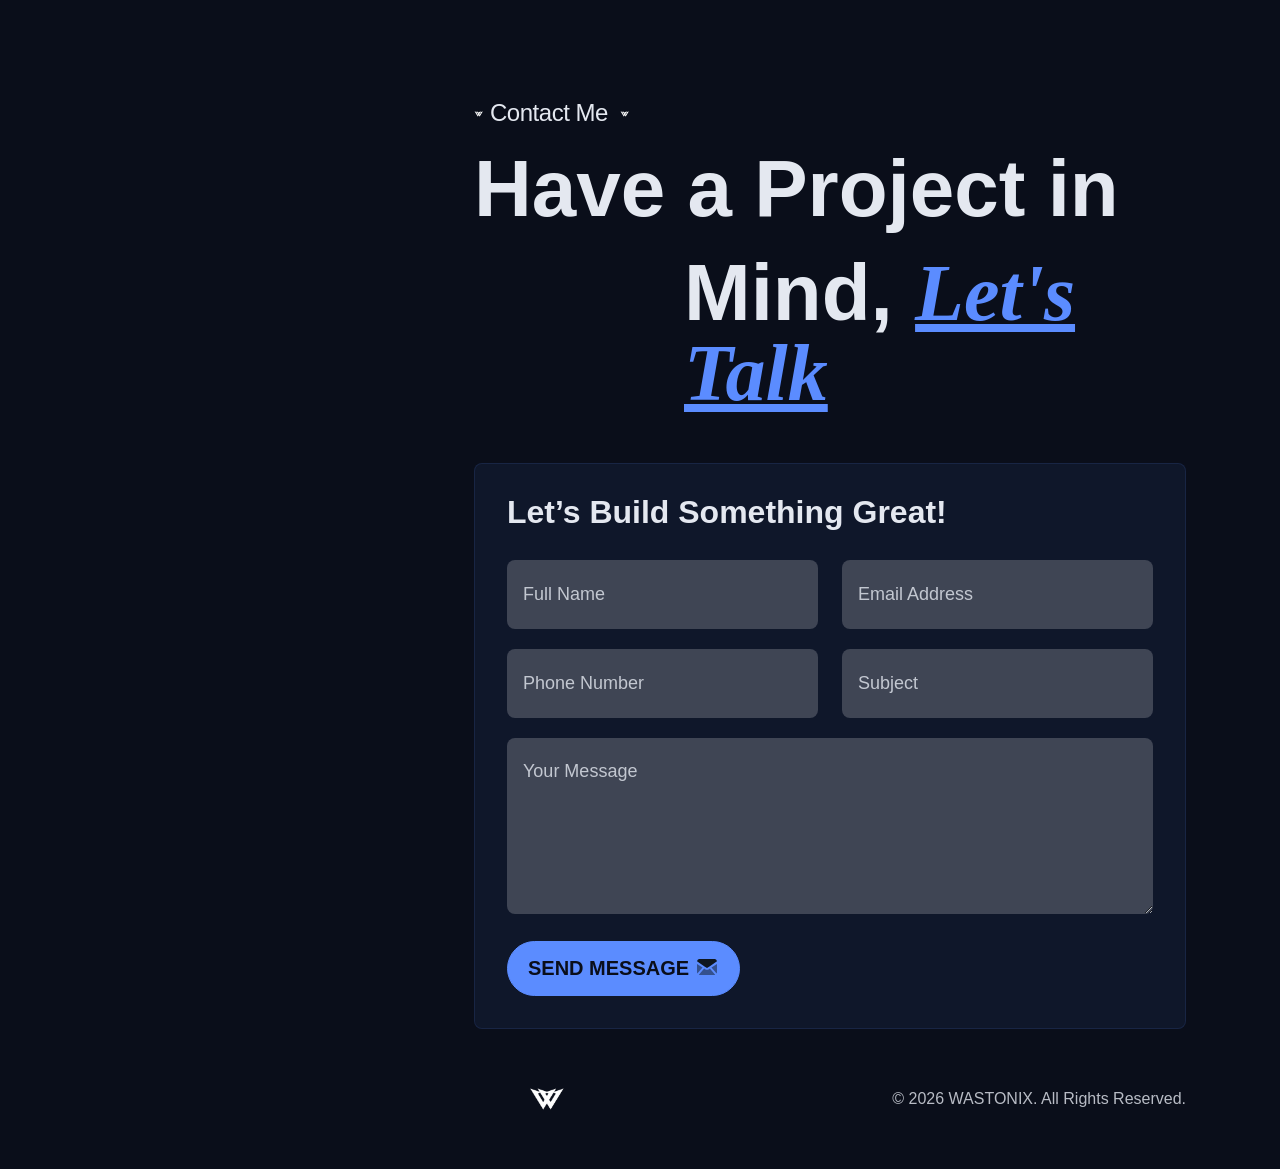
==== commit a9f7e0a8: "relevant details" ====
--- a/index.html
+++ b/index.html
@@ -457,7 +457,7 @@
                       <div class="portfolio-boxarea click-here">
                         <div class="img1">
                           <a href="javascript:void(0)">
-                            <img src="assets/img/all-images/portfolio/portfolio-img1.png" alt="AgriStock">
+                            <img src="assets/img/all-images/portfolio/portfolio-img1.avif" alt="AgriStock">
                           </a>
                         </div>
                         <div class="space24"></div>
